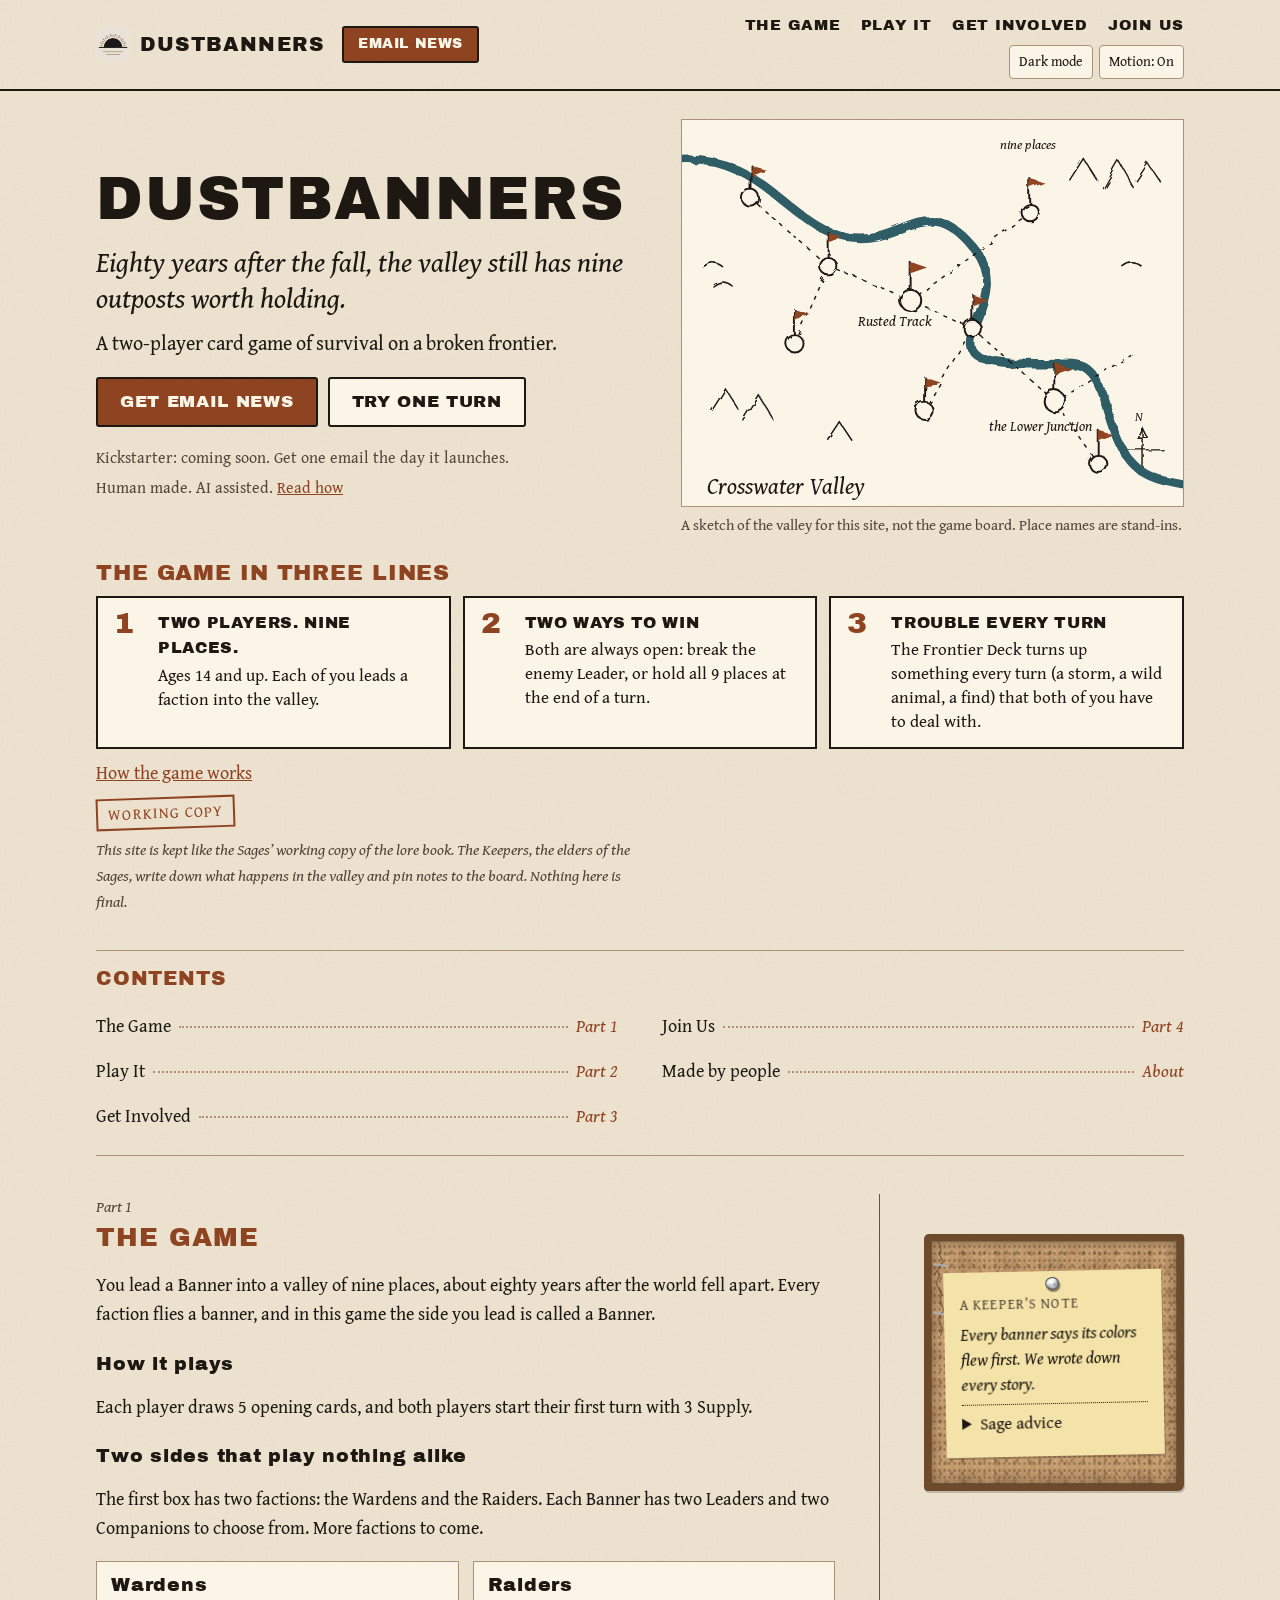
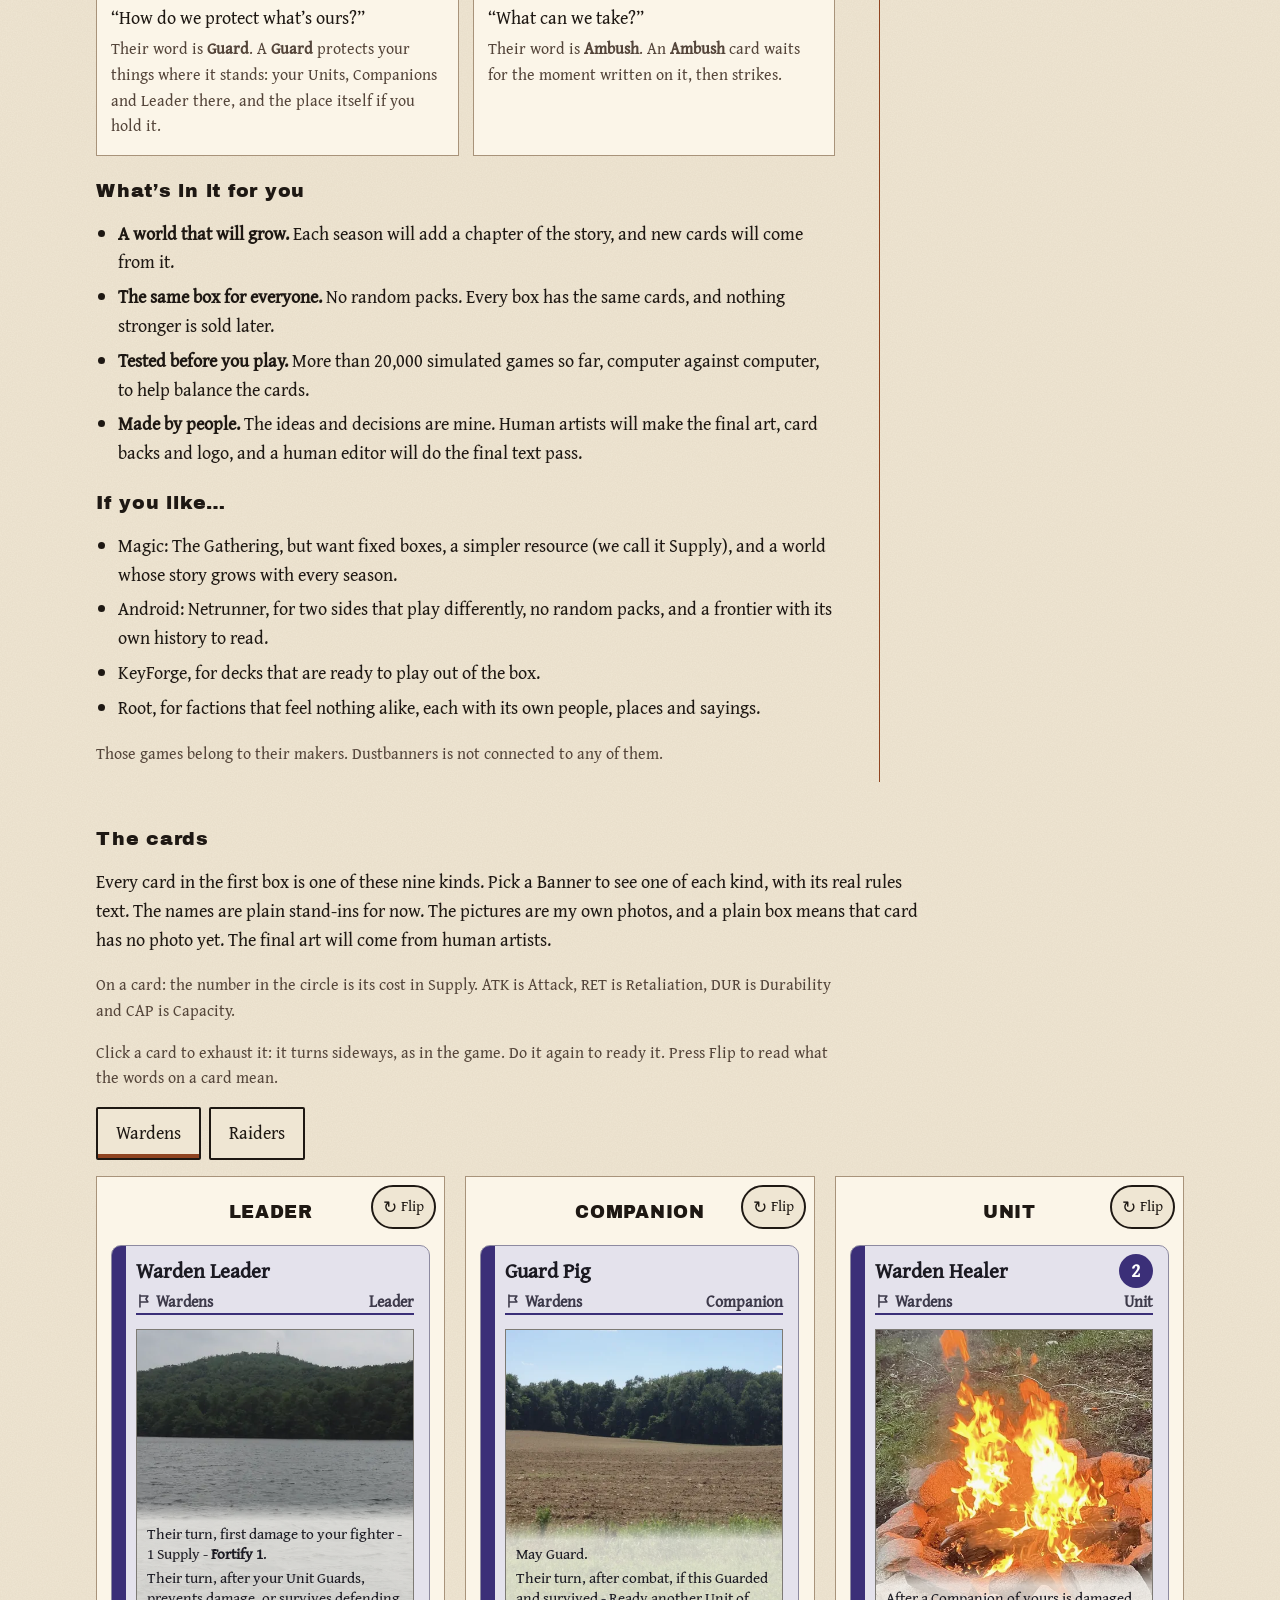
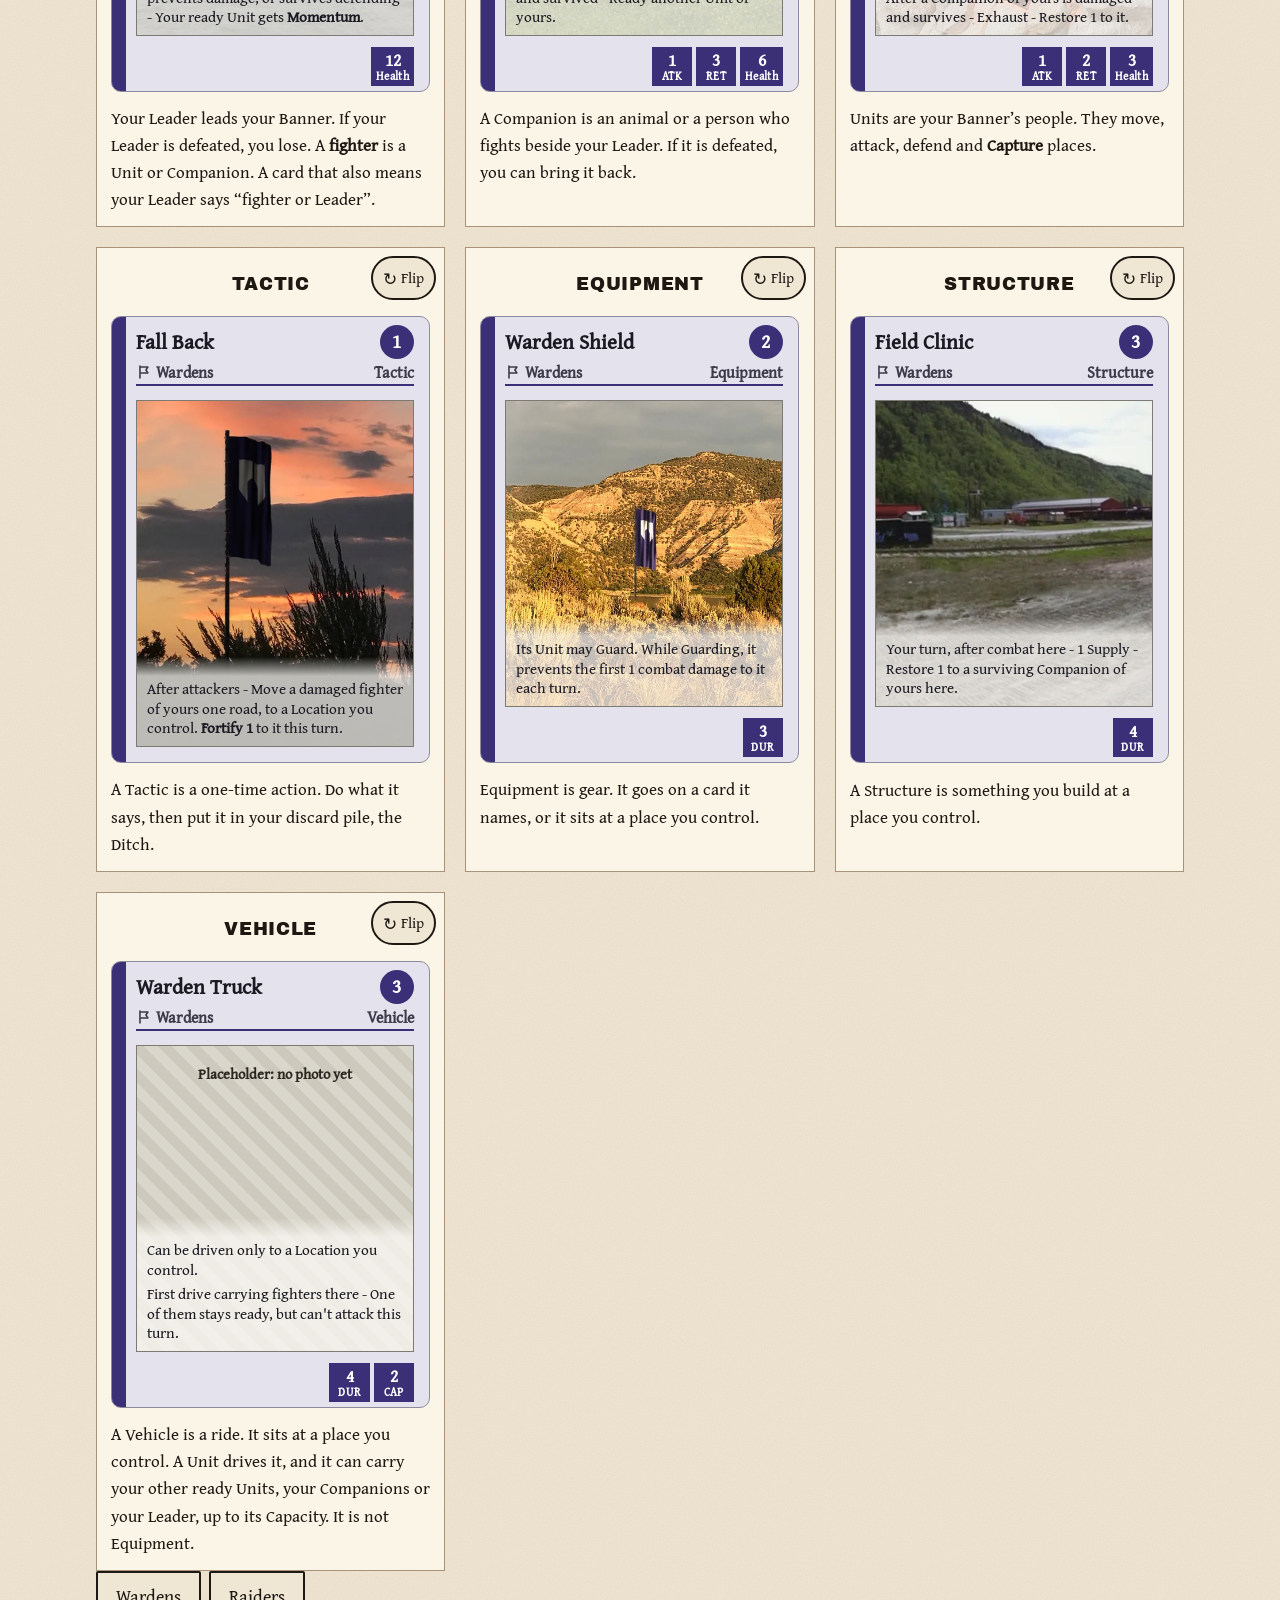
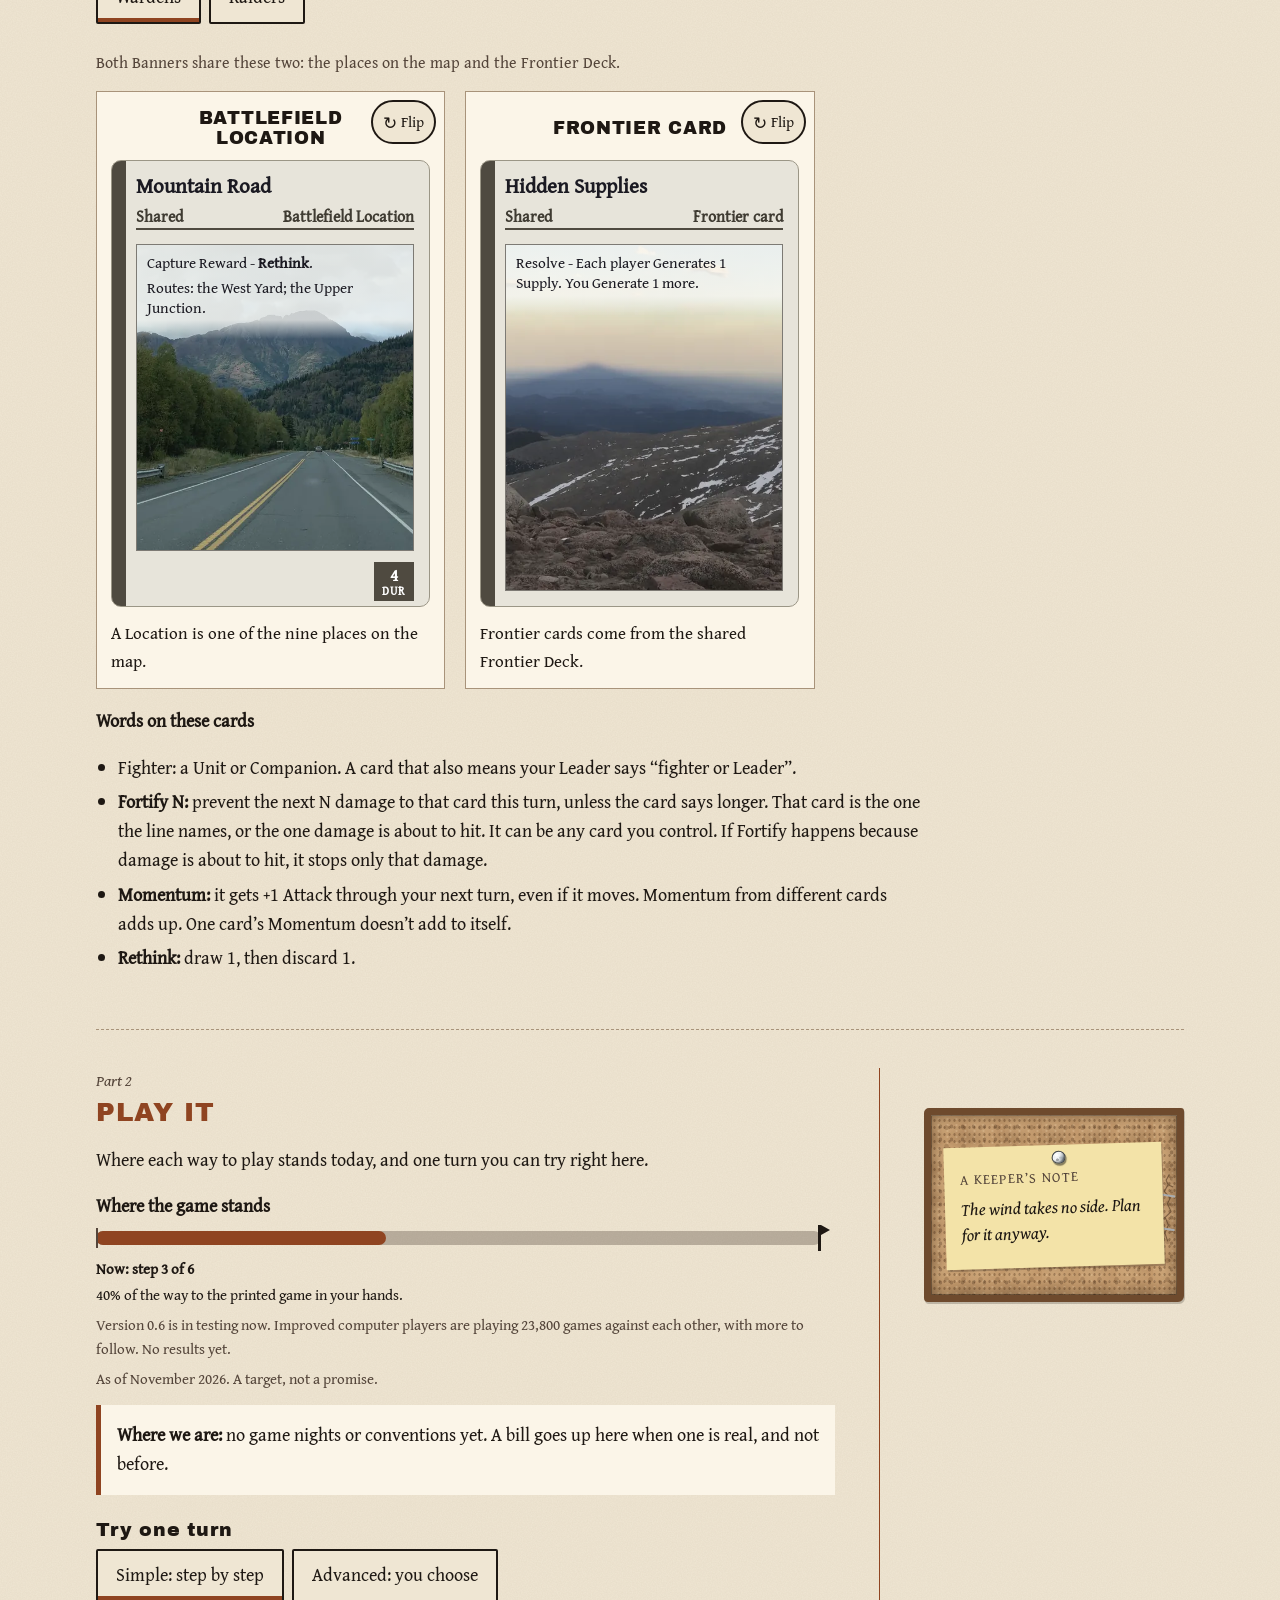
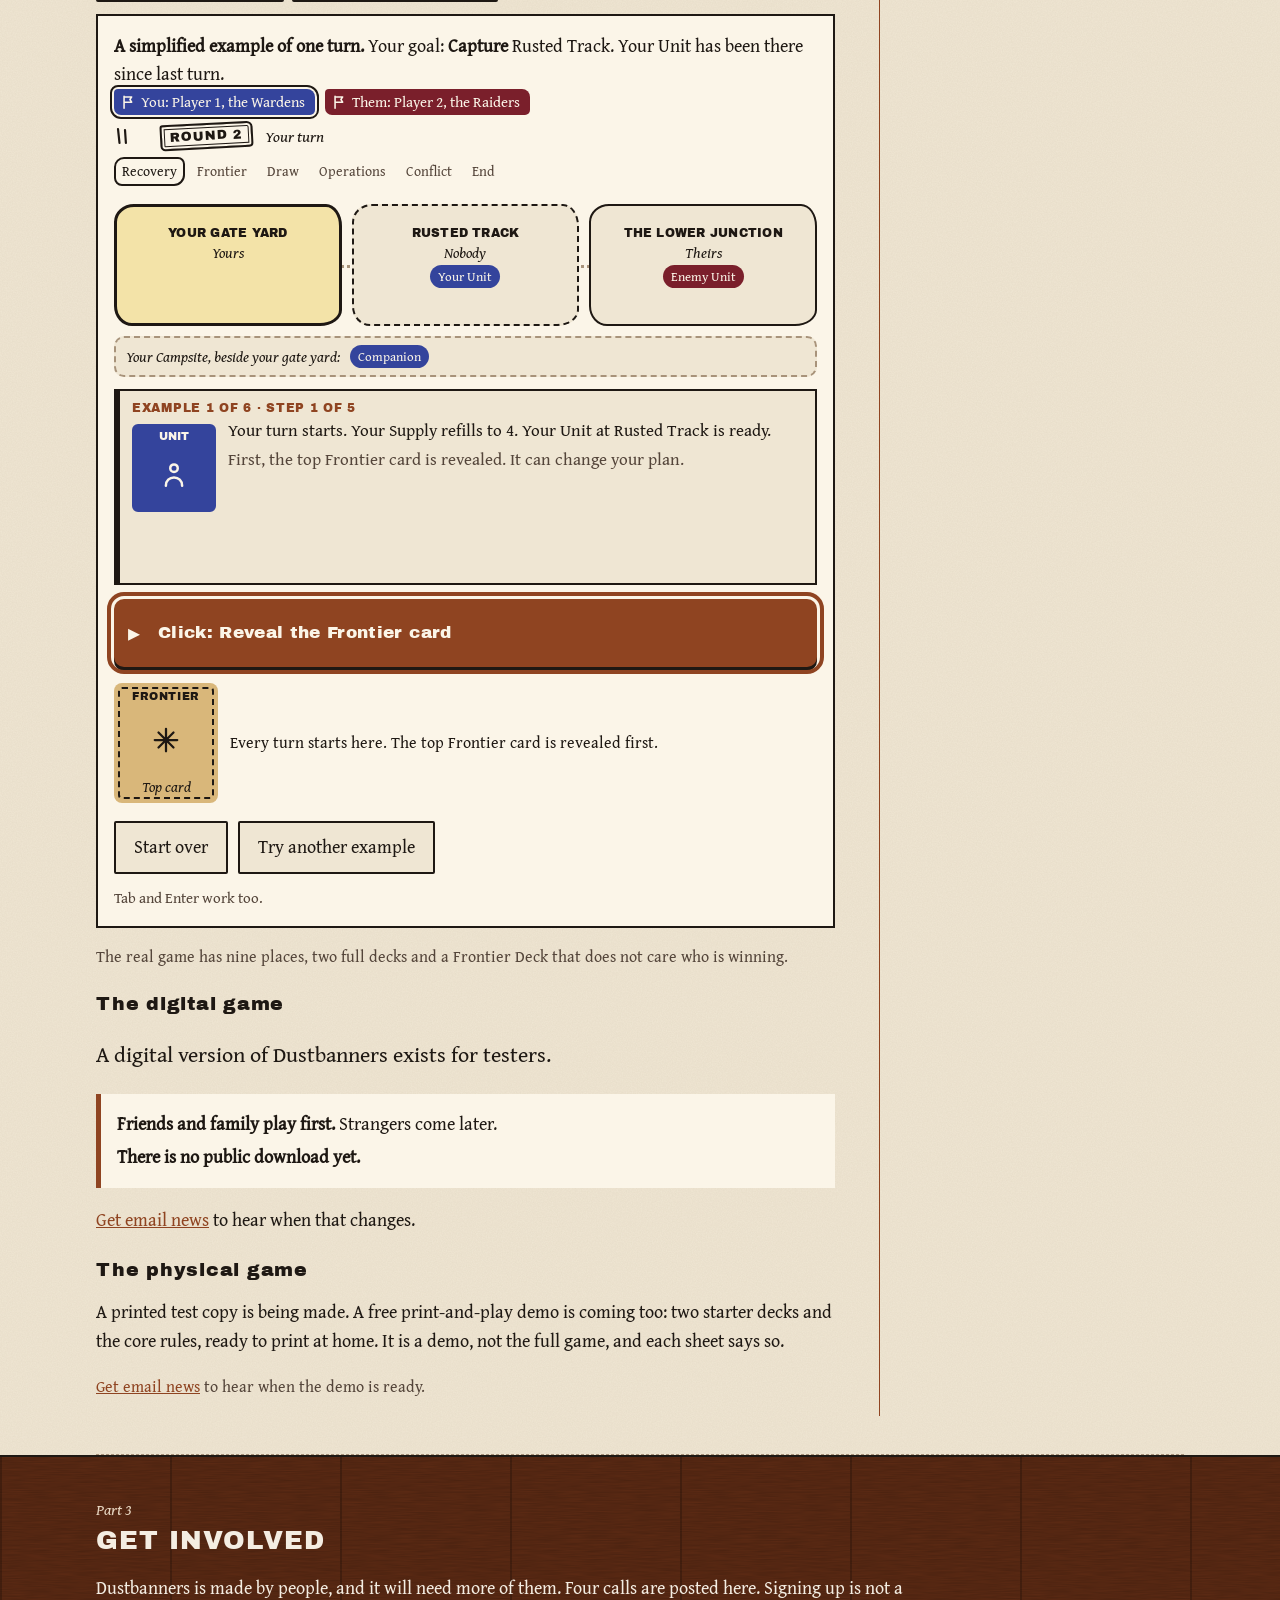
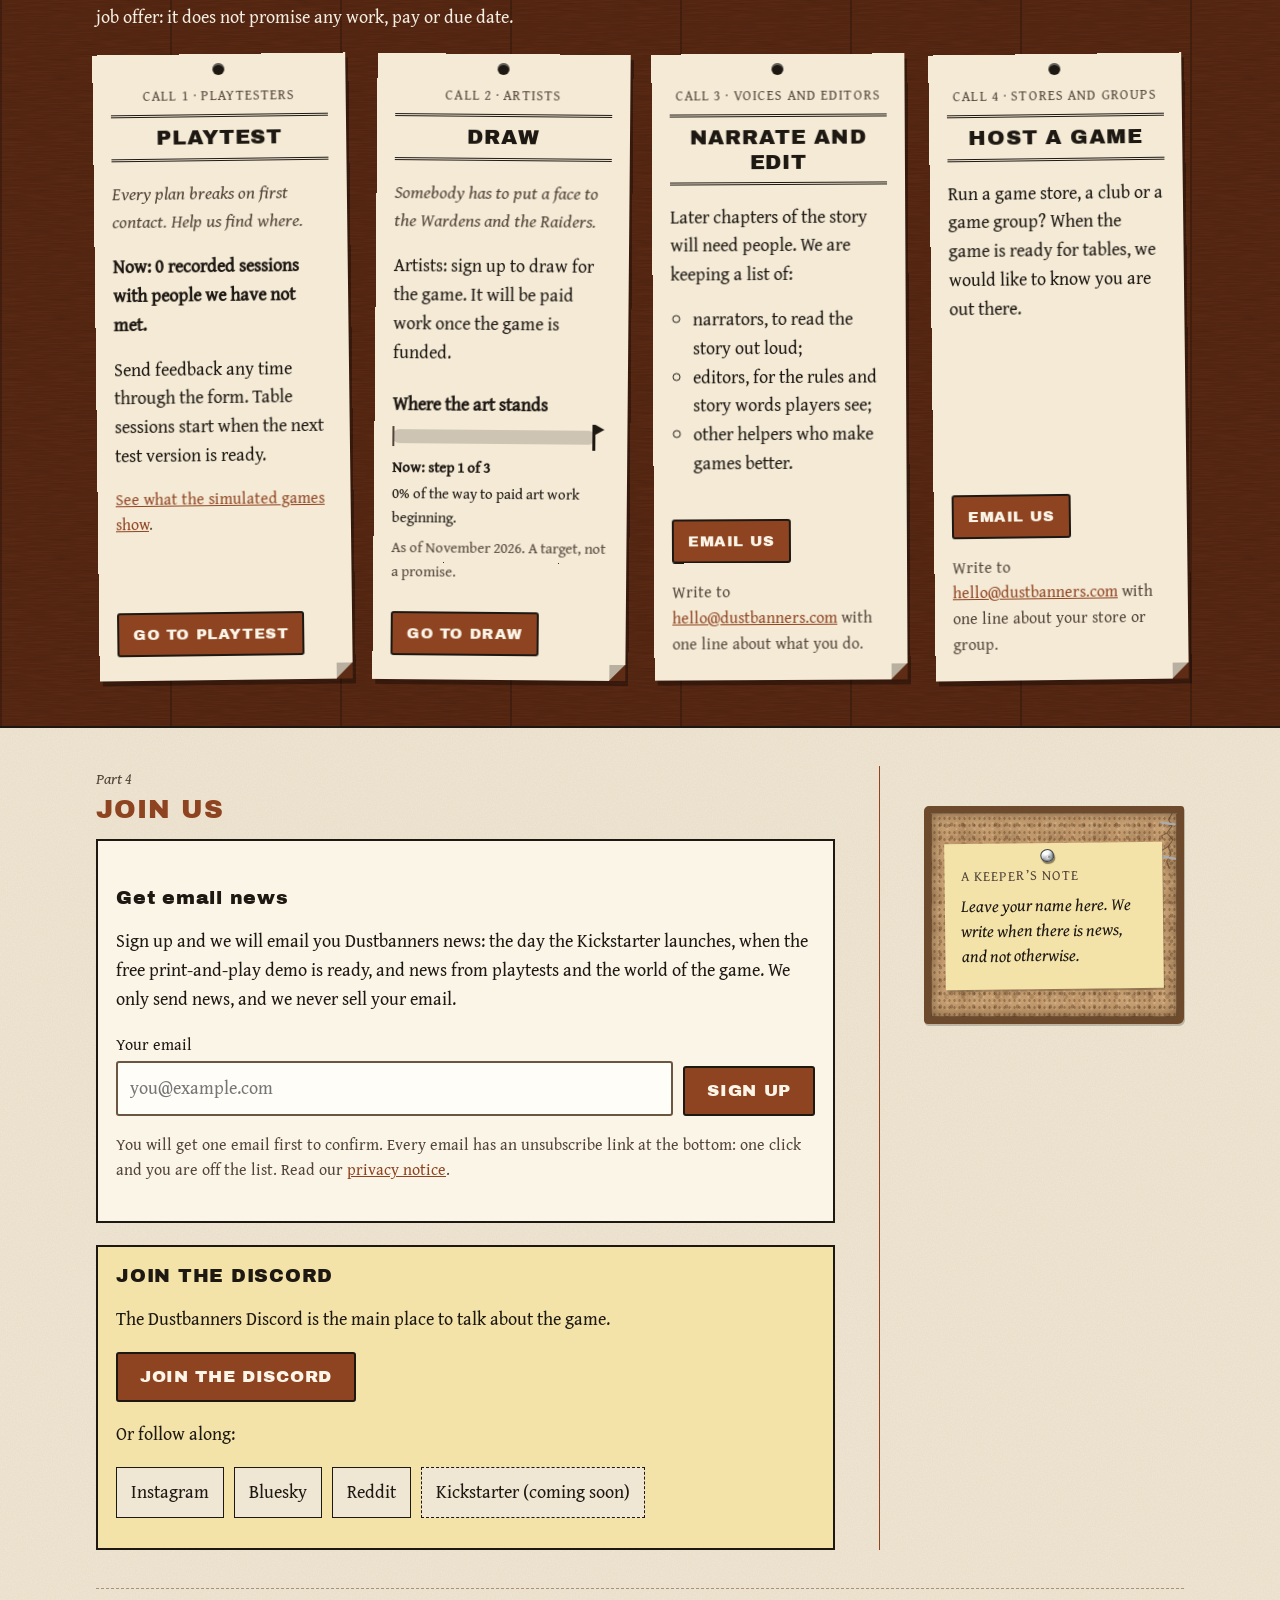
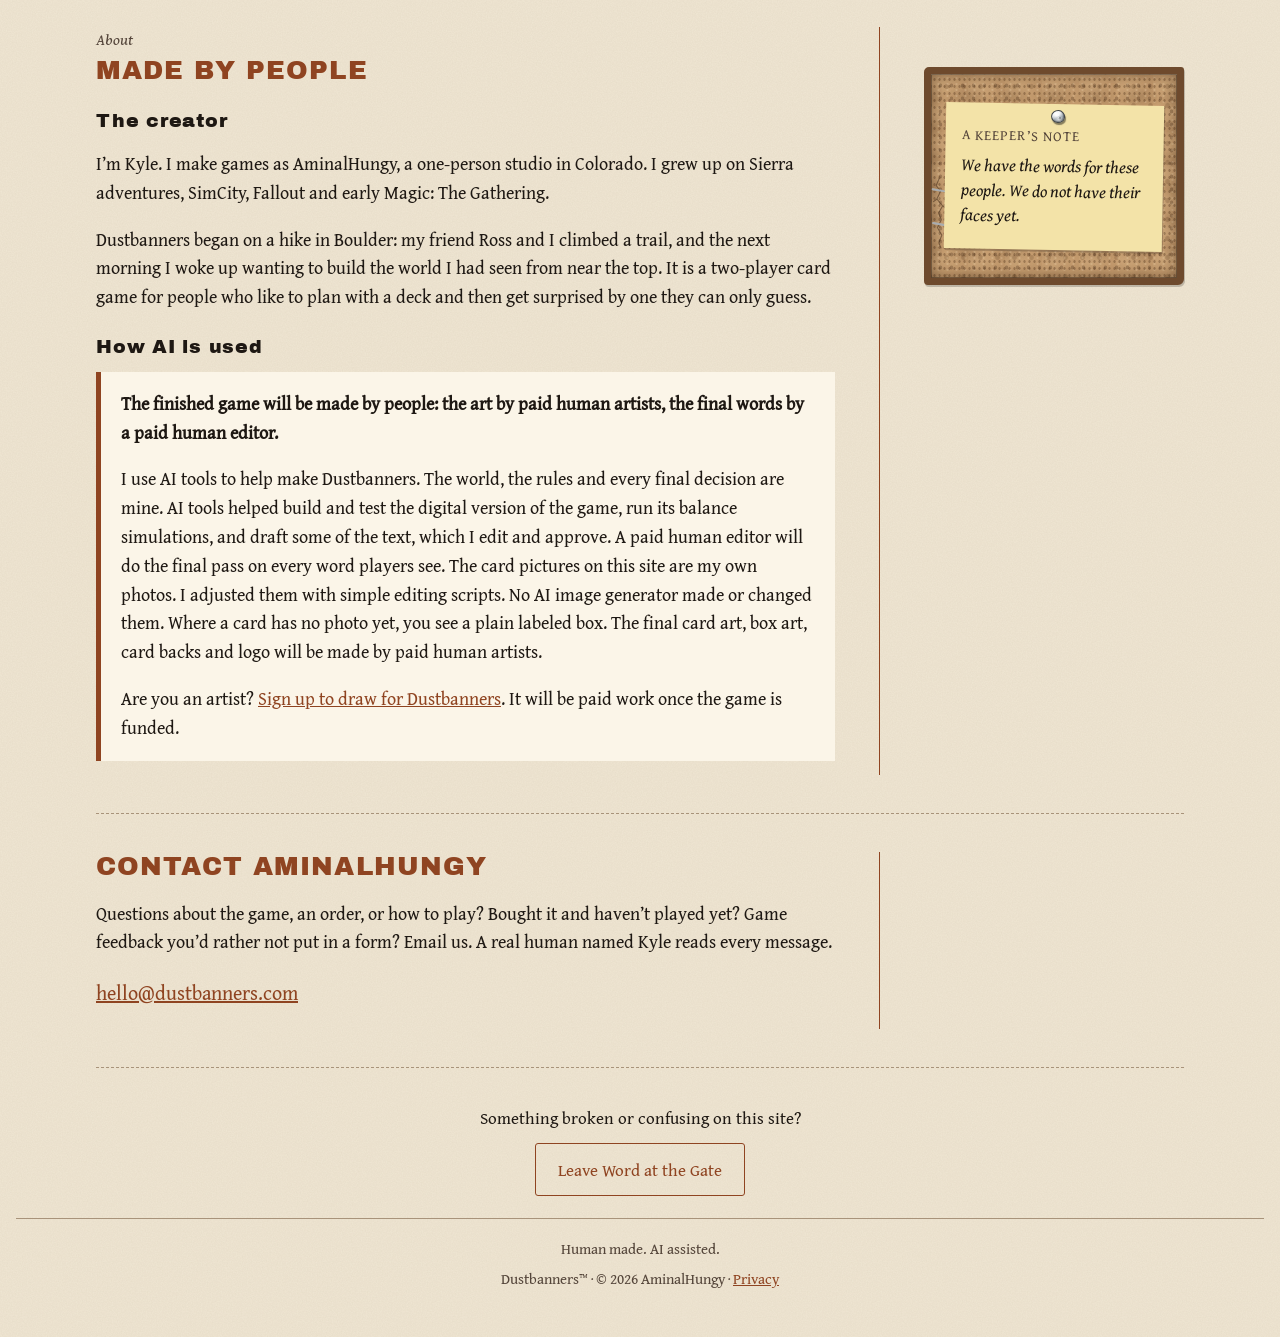
==== index.html @ 477a057b "Site r49: dust plays over a card only when it is flipped or exhausted, on every card, and the Draw p" ====
<!doctype html>
<html lang="en">
<head>
<meta charset="utf-8">
<meta name="viewport" content="width=device-width, initial-scale=1">
<meta http-equiv="Content-Security-Policy" content="default-src 'self'; script-src 'self'; style-src 'self' 'unsafe-inline'; img-src 'self'; font-src 'self'; connect-src 'none'; object-src 'none'; base-uri 'self'; form-action 'self' https://app.kit.com https://*.kit.com">
<meta name="referrer" content="strict-origin-when-cross-origin">
<title>Dustbanners</title>
<meta name="description" content="Dustbanners: a two-player card game of survival on a broken frontier. Win by breaking the enemy Leader, or by holding the map.">
<meta property="og:type" content="website">
<meta property="og:url" content="https://dustbanners.com/">
<meta property="og:title" content="Dustbanners">
<meta property="og:description" content="A two-player card game of survival on a broken frontier.">
<meta property="og:image" content="https://dustbanners.com/img/sun.png">
<meta property="og:image:alt" content="The Dustbanners sun logo: a half sun rising over the horizon.">
<meta property="og:image:width" content="256">
<meta property="og:image:height" content="256">
<meta property="og:site_name" content="Dustbanners">
<meta name="twitter:card" content="summary">
<meta name="twitter:image" content="https://dustbanners.com/img/sun.png">
<link rel="icon" href="favicon.ico" sizes="any">
<link rel="icon" type="image/png" href="img/sun.png">
<link rel="apple-touch-icon" href="apple-touch-icon.png">
<link rel="preload" href="fonts/GentiumBookPlus-Regular.woff2" as="font" type="font/woff2" crossorigin>
<link rel="stylesheet" href="css/site.css?v=r49">
<script src="js/prefs.js?v=r49"></script>
</head>
<body>
<a class="skip" href="#main">Skip to the page</a>
<div class="topbar">
<header class="bar">
  <a class="brand" href="index.html"><img src="img/sun.png" alt="" width="34" height="34">Dustbanners</a>
  <a class="btn bar-cta" href="#signup">Email news</a>
  <button type="button" class="menu-btn" id="menu-btn" aria-expanded="false" aria-controls="site-menu" aria-label="Menu"><span></span><span></span><span></span></button>
  <div class="menu" id="site-menu">
    <nav aria-label="Main"><ul>
      <li><a href="#game">The Game</a></li>
      <li><a href="#play">Play It</a></li>
      <li><a href="#involved">Get Involved</a></li>
      <li><a href="#join">Join Us</a></li>
    </ul></nav>
    <div class="switches">
      <button type="button" class="tool" id="theme-toggle">Dark mode</button>
      <button type="button" class="tool" id="motion-toggle">Motion: On</button>
    </div>
    <p class="motion-note" id="motion-note" role="status" aria-live="polite"></p>
  </div>
</header>
</div>

<main id="main">
<div class="wrap">
<div class="hero" id="top">
  <div>
    <h1>Dustbanners</h1>
    <p class="hook">Eighty years after the fall, the valley still has nine outposts worth holding.</p>
    <p class="one">A two-player card game of survival on a broken frontier.</p>
    <p class="ctas"><a class="btn" href="#signup">Get email news</a> <a class="btn quiet" href="#try">Try one turn</a></p>
    <p class="status-label">Kickstarter: coming soon. Get one email the day it launches.</p>
    <p class="status-label made">Human made. AI assisted. <a href="#ai">Read how</a></p>
  </div>
  <figure class="map-fig">
    <svg class="map" viewBox="0 0 520 400" role="img" aria-labelledby="map-t">
      <title id="map-t">A hand-drawn sketch of Crosswater Valley. A river winds from the top left to the bottom right. Nine small places with flags sit along it, joined by dotted trails. Two places are labeled with stand-in names: Rusted Track and the Lower Junction.</title>
      <defs><filter id="wob"><feTurbulence baseFrequency=".035" numOctaves="2" seed="7" result="t"/><feDisplacementMap in="SourceGraphic" in2="t" scale="6"/></filter></defs>
      <g filter="url(#wob)">
        <g class="lyr lyr-land"><path class="ink" stroke-width="1.5" d="M30 300 l14 -22 l14 22 M62 310 l16 -26 l16 26 M400 60 l14 -22 l14 22 M436 70 l16 -28 l16 28 M470 62 l12 -18 l12 18 M150 330 l12 -18 l12 18 M20 150 q10 -8 20 0 M30 170 q10 -8 20 0 M455 150 q10 -8 20 0 M476 318 v44 M454 340 h44 M476 318 l-5 10 h10 z"/></g>
        <g class="lyr lyr-river"><path class="river" pathLength="1" stroke-width="9" d="M-10 40 C80 30 110 110 170 120 S250 70 300 130 S250 240 330 250 S420 230 440 300 S480 370 540 380"/></g>
        <g class="lyr lyr-trails"><path class="ink" stroke-width="1.5" stroke-dasharray="3 7" d="M70 80 L150 150 L115 230 M150 150 L235 185 L300 215 L250 300 M300 215 L385 290 L430 355 M235 185 L360 95 M385 290 L470 240"/></g>
        <g class="lyr lyr-places">
          <g class="place"><circle cx="70" cy="80" r="9"/><circle cx="150" cy="150" r="9"/><circle cx="115" cy="230" r="9"/><circle cx="235" cy="185" r="11"/><circle cx="300" cy="215" r="9"/><circle cx="250" cy="300" r="9"/><circle cx="385" cy="290" r="11"/><circle cx="430" cy="355" r="9"/><circle cx="360" cy="95" r="9"/></g>
          <path class="ink" stroke-width="2" d="M70 71 v-26 M150 141 v-26 M115 221 v-26 M235 174 v-28 M300 206 v-26 M250 291 v-26 M385 279 v-28 M430 346 v-26 M360 86 v-26"/>
          <g class="flag"><path d="M70 45 l16 5 l-16 6z"/><path d="M150 115 l16 5 l-16 6z"/><path d="M115 195 l16 5 l-16 6z"/><path d="M235 146 l18 6 l-18 6z"/><path d="M300 180 l16 5 l-16 6z"/><path d="M250 265 l16 5 l-16 6z"/><path d="M385 251 l18 6 l-18 6z"/><path d="M430 320 l16 5 l-16 6z"/><path d="M360 60 l16 5 l-16 6z"/></g>
        </g>
      </g>
      <text x="26" y="388" font-size="24">Crosswater Valley</text>
      <text x="182" y="214" font-size="15">Rusted Track</text>
      <text x="318" y="322" font-size="15">the Lower Junction</text>
      <text x="470" y="312" font-size="13">N</text>
      <text x="330" y="30" font-size="14">nine places</text>
    </svg>
    <figcaption>A sketch of the valley for this site, not the game board. Place names are stand-ins.</figcaption>
  </figure>

<section class="strip" aria-labelledby="strip-h">
  <h2 id="strip-h">The game in three lines</h2>
  <ol>
    <li><span class="t">Two players. Nine places.</span><span class="d">Ages 14 and up. Each of you leads a faction into the valley.</span></li>
    <li><span class="t">Two ways to win</span><span class="d">Both are always open: break the enemy Leader, or hold all 9 places at the end of a turn.</span></li>
    <li><span class="t">Trouble every turn</span><span class="d">The Frontier Deck turns up something every turn (a storm, a wild animal, a find) that both of you have to deal with.</span></li>
  </ol>
  <p class="more"><a href="#game">How the game works</a></p>
</section>
<div class="kept-box">
  <span class="stamp">Working copy</span>
  <p class="kept">This site is kept like the Sages&rsquo; working copy of the lore book. The Keepers, the elders of the Sages, write down what happens in the valley and pin notes to the board. Nothing here is final.</p>
</div>
</div>

<nav id="contents" aria-labelledby="contents-h">
  <h2 id="contents-h">Contents</h2>
  <ol>
    <li><a href="#game"><span class="t">The Game</span><span class="dots"></span><span class="n">Part 1</span></a></li>
    <li><a href="#play"><span class="t">Play It</span><span class="dots"></span><span class="n">Part 2</span></a></li>
    <li><a href="#involved"><span class="t">Get Involved</span><span class="dots"></span><span class="n">Part 3</span></a></li>
    <li><a href="#join"><span class="t">Join Us</span><span class="dots"></span><span class="n">Part 4</span></a></li>
    <li><a href="#people"><span class="t">Made by people</span><span class="dots"></span><span class="n">About</span></a></li>
  </ol>
</nav>

<section class="leaf" id="game" aria-labelledby="game-h">
  <div class="body">
    <p class="folio">Part 1</p>
    <h2 id="game-h">The Game</h2>
    <p>You lead a Banner into a valley of nine places, about eighty years after the world fell apart. Every faction flies a banner, and in this game the side you lead is called a Banner.</p>
    <div class="tag-note">
      <details>
        <summary><svg class="tag-ic" viewBox="0 0 40 40" width="30" height="30" fill="none" stroke="currentColor" stroke-width="2.6" stroke-linecap="round" stroke-linejoin="round" aria-hidden="true" focusable="false"><path d="M11 36C10.6 26 10.2 15 10.8 4.5M11 6C16 4.8 20.5 8.2 27 6.4C25 9.6 25.4 13 28.6 16.4C22 18.2 17 15.2 11.2 17"/></svg><span class="tag-l">A Keeper&rsquo;s note</span> <span class="tag-hint"><span class="t-tap">Tap to read</span><span class="t-click">Click to read</span></span></summary>
        <p class="tag-text">Every banner says its colors flew first. We wrote down every story.</p>
        <details class="lead"><summary>Sage advice</summary>
        <p>Some trail marks are meant for one banner only. Don&rsquo;t follow a mark you can&rsquo;t read.</p></details>
      </details>
    </div>
    <h3>How it plays</h3>
    <p>Each player draws 5 opening cards, and both players start their first turn with 3 Supply.</p>
    <h3>Two sides that play nothing alike</h3>
    <p>The first box has two factions: the Wardens and the Raiders. Each Banner has two Leaders and two Companions to choose from. More factions to come.</p>
    <div class="sides">
      <div class="side"><h3>Wardens</h3><p>&ldquo;How do we protect what&rsquo;s ours?&rdquo;</p><p class="small">Their word is <strong>Guard</strong>. A <strong>Guard</strong> protects your things where it stands: your Units, Companions and Leader there, and the place itself if you hold it.</p></div>
      <div class="side"><h3>Raiders</h3><p>&ldquo;What can we take?&rdquo;</p><p class="small">Their word is <strong>Ambush</strong>. An <strong>Ambush</strong> card waits for the moment written on it, then strikes.</p></div>
    </div>
    <h3>What&rsquo;s in it for you</h3>
    <ul class="points">
      <li><strong>A world that will grow.</strong> Each season will add a chapter of the story, and new cards will come from it.</li>
      <li><strong>The same box for everyone.</strong> No random packs. Every box has the same cards, and nothing stronger is sold later.</li>
      <li><strong>Tested before you play.</strong> More than 20,000 simulated games so far, computer against computer, to help balance the cards.</li>
      <li><strong>Made by people.</strong> The ideas and decisions are mine. Human artists will make the final art, card backs and logo, and a human editor will do the final text pass.</li>
    </ul>
    <div class="comparables">
      <h3>If you like&hellip;</h3>
      <ul class="points">
        <li>Magic: The Gathering, but want fixed boxes, a simpler resource (we call it Supply), and a world whose story grows with every season.</li>
        <li>Android: Netrunner, for two sides that play differently, no random packs, and a frontier with its own history to read.</li>
        <li>KeyForge, for decks that are ready to play out of the box.</li>
        <li>Root, for factions that feel nothing alike, each with its own people, places and sayings.</li>
      </ul>
      <p class="small">Those games belong to their makers. Dustbanners is not connected to any of them.</p>
    </div>
  </div>
  <div class="margin">
    <div class="scrap" role="note">
      <p class="who">A Keeper&rsquo;s note</p>
      <p>Every banner says its colors flew first. We wrote down every story.</p>
      <details class="lead"><summary>Sage advice</summary>
        <p>Some trail marks are meant for one banner only. Don&rsquo;t follow a mark you can&rsquo;t read.</p></details>
    </div>
    <svg class="cracks" viewBox="0 0 100 100" preserveAspectRatio="none" aria-hidden="true" focusable="false"><path class="c" d="M3 0L4.1 3.5L3.2 5L4.9 8.6L2.6 12.2L3.4 14L2.1 17.5L4.4 21.8L3.6 24L5.2 28.5L3.1 32L4.6 36.2L3.9 39M4.4 21.8L5.9 23.1L5.6 24.9L7.2 26.4M2.6 12.2L1.2 13.9"/><path class="s" d="M1.2 9.6L6.6 10.4M1.4 29.4L6.8 30.6"/></svg>
  </div>
  <div class="leaf-wide">
    <h3 id="cards">The cards</h3>
    <p>Every card in the first box is one of these nine kinds. Pick a Banner to see one of each kind, with its real rules text. The names are
    plain stand-ins for now. The pictures are my own photos, and a plain box means that card has no photo yet. The final art will come
    from human artists.</p>
    <p class="small">On a card: the number in the circle is its cost in Supply. ATK is Attack, RET is Retaliation, DUR is Durability and CAP is Capacity.</p>
    <p class="small gc-how" hidden><span class="t-tap">Tap a card</span><span class="t-click">Click a card</span> to exhaust it: it turns sideways, as in the game. Do it again to ready it. Press Flip to read what the words on a card mean.</p>
    <div class="d-mode f-switch" role="group" aria-label="Show the cards of one Banner" hidden>
      <button type="button" class="d-act f-pick" data-faction="wardens" aria-pressed="true">Wardens</button>
      <button type="button" class="d-act f-pick" data-faction="raiders" aria-pressed="false">Raiders</button>
    </div>
    <div class="card-set" data-faction="wardens" role="group" aria-label="Wardens cards">
    <ul class="card-grid" data-carousel="x" tabindex="0" aria-label="Wardens cards">
      <li>
        <h3>Leader</h3>
        <article class="gc fac-w" aria-label="Warden Leader, Leader">
          <div class="gc-top"><p class="gc-name">Warden Leader</p></div>
          <p class="gc-line"><span class="gc-fac"><svg class="gc-ic" viewBox="0 0 16 16" width="14" height="14" fill="none" stroke="currentColor" stroke-width="1.6" stroke-linecap="round" stroke-linejoin="round" aria-hidden="true" focusable="false"><path d="M4 14V2M4 3h8l-2 3 2 3H4"/></svg>Wardens</span><span>Leader</span></p>
          <figure class="gc-art"><img src="img/card-photo-w-leader.webp" width="480" height="553" loading="lazy" alt="Photo by Kyle (stand-in art): a wooded hill with a thin tower on top, above gray water."></figure>
          <div class="gc-rules"><p>Their turn, first damage to your fighter - 1 Supply - <strong>Fortify 1</strong>.</p><p>Their turn, after your Unit Guards, prevents damage, or survives defending - Your ready Unit gets <strong>Momentum</strong>.</p></div>
          <ul class="gc-stats" aria-label="Stats"><li><b>12</b><span>Health</span></li></ul>
        </article>
        <p>Your Leader leads your Banner. If your Leader is defeated, you lose. A <strong>fighter</strong> is a Unit or Companion. A card that also means your Leader says &ldquo;fighter or Leader&rdquo;.</p>
      </li>
      <li>
        <h3>Companion</h3>
        <article class="gc fac-w" aria-label="Guard Pig, Companion">
          <div class="gc-top"><p class="gc-name">Guard Pig</p></div>
          <p class="gc-line"><span class="gc-fac"><svg class="gc-ic" viewBox="0 0 16 16" width="14" height="14" fill="none" stroke="currentColor" stroke-width="1.6" stroke-linecap="round" stroke-linejoin="round" aria-hidden="true" focusable="false"><path d="M4 14V2M4 3h8l-2 3 2 3H4"/></svg>Wardens</span><span>Companion</span></p>
          <figure class="gc-art"><img src="img/card-photo-w-companion.webp" width="480" height="553" loading="lazy" alt="Photo by Kyle (stand-in art): a bare field below a line of trees and a blue summer sky."></figure>
          <div class="gc-rules"><p>May Guard.</p><p>Their turn, after combat, if this Guarded and survived - Ready another Unit of yours.</p></div>
          <ul class="gc-stats" aria-label="Stats"><li><b>1</b><span aria-hidden="true">ATK</span><span class="vh">Attack</span></li><li><b>3</b><span aria-hidden="true">RET</span><span class="vh">Retaliation</span></li><li><b>6</b><span>Health</span></li></ul>
        </article>
        <p>A Companion is an animal or a person who fights beside your Leader. If it is defeated, you can bring it back.</p>
      </li>
      <li>
        <h3>Unit</h3>
        <article class="gc fac-w" aria-label="Warden Healer, Unit">
          <div class="gc-top"><p class="gc-name">Warden Healer</p><span class="gc-cost"><span class="vh">Cost </span>2</span></div>
          <p class="gc-line"><span class="gc-fac"><svg class="gc-ic" viewBox="0 0 16 16" width="14" height="14" fill="none" stroke="currentColor" stroke-width="1.6" stroke-linecap="round" stroke-linejoin="round" aria-hidden="true" focusable="false"><path d="M4 14V2M4 3h8l-2 3 2 3H4"/></svg>Wardens</span><span>Unit</span></p>
          <figure class="gc-art"><img src="img/card-photo-w-unit.webp" width="480" height="553" loading="lazy" alt="Photo by Kyle (stand-in art): a camp fire burning in a ring of stones in a forest clearing."></figure>
          <div class="gc-rules"><p>After a Companion of yours is damaged and survives - Exhaust - Restore 1 to it.</p></div>
          <ul class="gc-stats" aria-label="Stats"><li><b>1</b><span aria-hidden="true">ATK</span><span class="vh">Attack</span></li><li><b>2</b><span aria-hidden="true">RET</span><span class="vh">Retaliation</span></li><li><b>3</b><span>Health</span></li></ul>
        </article>
        <p>Units are your Banner&rsquo;s people. They move, attack, defend and <strong>Capture</strong> places.</p>
      </li>
      <li>
        <h3>Tactic</h3>
        <article class="gc fac-w" aria-label="Fall Back, Tactic">
          <div class="gc-top"><p class="gc-name">Fall Back</p><span class="gc-cost"><span class="vh">Cost </span>1</span></div>
          <p class="gc-line"><span class="gc-fac"><svg class="gc-ic" viewBox="0 0 16 16" width="14" height="14" fill="none" stroke="currentColor" stroke-width="1.6" stroke-linecap="round" stroke-linejoin="round" aria-hidden="true" focusable="false"><path d="M4 14V2M4 3h8l-2 3 2 3H4"/></svg>Wardens</span><span>Tactic</span></p>
          <figure class="gc-art"><img src="img/card-photo-w-tactic.webp" width="480" height="553" loading="lazy" alt="Photo by Kyle (stand-in art): a dark blue banner against an orange sunset sky."></figure>
          <div class="gc-rules"><p>After attackers - Move a damaged fighter of yours one road, to a Location you control. <strong>Fortify 1</strong> to it this turn.</p></div>
          
        </article>
        <p>A Tactic is a one-time action. Do what it says, then put it in your discard pile, the Ditch.</p>
      </li>
      <li>
        <h3>Equipment</h3>
        <article class="gc fac-w" aria-label="Warden Shield, Equipment">
          <div class="gc-top"><p class="gc-name">Warden Shield</p><span class="gc-cost"><span class="vh">Cost </span>2</span></div>
          <p class="gc-line"><span class="gc-fac"><svg class="gc-ic" viewBox="0 0 16 16" width="14" height="14" fill="none" stroke="currentColor" stroke-width="1.6" stroke-linecap="round" stroke-linejoin="round" aria-hidden="true" focusable="false"><path d="M4 14V2M4 3h8l-2 3 2 3H4"/></svg>Wardens</span><span>Equipment</span></p>
          <figure class="gc-art"><img src="img/card-photo-w-equipment.webp" width="480" height="553" loading="lazy" alt="Photo by Kyle (stand-in art): a dark blue banner in the brush below a sunlit hill."></figure>
          <div class="gc-rules"><p>Its Unit may Guard. While Guarding, it prevents the first 1 combat damage to it each turn.</p></div>
          <ul class="gc-stats" aria-label="Stats"><li><b>3</b><span aria-hidden="true">DUR</span><span class="vh">Durability</span></li></ul>
        </article>
        <p>Equipment is gear. It goes on a card it names, or it sits at a place you control.</p>
      </li>
      <li>
        <h3>Structure</h3>
        <article class="gc fac-w" aria-label="Field Clinic, Structure">
          <div class="gc-top"><p class="gc-name">Field Clinic</p><span class="gc-cost"><span class="vh">Cost </span>3</span></div>
          <p class="gc-line"><span class="gc-fac"><svg class="gc-ic" viewBox="0 0 16 16" width="14" height="14" fill="none" stroke="currentColor" stroke-width="1.6" stroke-linecap="round" stroke-linejoin="round" aria-hidden="true" focusable="false"><path d="M4 14V2M4 3h8l-2 3 2 3H4"/></svg>Wardens</span><span>Structure</span></p>
          <figure class="gc-art"><img src="img/card-photo-w-structure.webp" width="480" height="553" loading="lazy" alt="Photo by Kyle (stand-in art): sheds and rail cars at the foot of a green hill."></figure>
          <div class="gc-rules"><p>Your turn, after combat here - 1 Supply - Restore 1 to a surviving Companion of yours here.</p></div>
          <ul class="gc-stats" aria-label="Stats"><li><b>4</b><span aria-hidden="true">DUR</span><span class="vh">Durability</span></li></ul>
        </article>
        <p>A Structure is something you build at a place you control.</p>
      </li>
      <li>
        <h3>Vehicle</h3>
        <article class="gc fac-w" aria-label="Warden Truck, Vehicle">
          <div class="gc-top"><p class="gc-name">Warden Truck</p><span class="gc-cost"><span class="vh">Cost </span>3</span></div>
          <p class="gc-line"><span class="gc-fac"><svg class="gc-ic" viewBox="0 0 16 16" width="14" height="14" fill="none" stroke="currentColor" stroke-width="1.6" stroke-linecap="round" stroke-linejoin="round" aria-hidden="true" focusable="false"><path d="M4 14V2M4 3h8l-2 3 2 3H4"/></svg>Wardens</span><span>Vehicle</span></p>
          <figure class="gc-art"><div class="gc-ph">Placeholder: no photo yet</div></figure>
          <div class="gc-rules"><p>Can be driven only to a Location you control.</p><p>First drive carrying fighters there - One of them stays ready, but can't attack this turn.</p></div>
          <ul class="gc-stats" aria-label="Stats"><li><b>4</b><span aria-hidden="true">DUR</span><span class="vh">Durability</span></li><li><b>2</b><span aria-hidden="true">CAP</span><span class="vh">Capacity</span></li></ul>
        </article>
        <p>A Vehicle is a ride. It sits at a place you control. A Unit drives it, and it can carry your other ready Units, your Companions or your Leader, up to its Capacity. It is not Equipment.</p>
      </li>
    </ul>
    </div>
    <div class="card-set" data-faction="raiders" role="group" aria-label="Raiders cards">
    <ul class="card-grid" data-carousel="x" tabindex="0" aria-label="Raiders cards">
      <li>
        <h3>Leader</h3>
        <article class="gc fac-r" aria-label="Raider Leader, Leader">
          <div class="gc-top"><p class="gc-name">Raider Leader</p></div>
          <p class="gc-line"><span class="gc-fac"><svg class="gc-ic" viewBox="0 0 16 16" width="14" height="14" fill="none" stroke="currentColor" stroke-width="1.6" stroke-linecap="round" stroke-linejoin="round" aria-hidden="true" focusable="false"><path d="M4 14V2M4 3h8l-2 3 2 3H4"/></svg>Raiders</span><span>Leader</span></p>
          <figure class="gc-art"><div class="gc-ph">Placeholder: no photo yet</div></figure>
          <div class="gc-rules"><p>First Hit by your Units on the enemy Leader - Generate 1 Supply.</p><p>After your attackers, if one targets a damaged, Isolated or undefended target - 1 Supply - An attacking Unit gets Overrun.</p></div>
          <ul class="gc-stats" aria-label="Stats"><li><b>12</b><span>Health</span></li></ul>
        </article>
        <p>Your Leader leads your Banner. If your Leader is defeated, you lose.</p>
      </li>
      <li>
        <h3>Companion</h3>
        <article class="gc fac-r" aria-label="Scrap Boar, Companion">
          <div class="gc-top"><p class="gc-name">Scrap Boar</p></div>
          <p class="gc-line"><span class="gc-fac"><svg class="gc-ic" viewBox="0 0 16 16" width="14" height="14" fill="none" stroke="currentColor" stroke-width="1.6" stroke-linecap="round" stroke-linejoin="round" aria-hidden="true" focusable="false"><path d="M4 14V2M4 3h8l-2 3 2 3H4"/></svg>Raiders</span><span>Companion</span></p>
          <figure class="gc-art"><div class="gc-ph">Placeholder: no photo yet</div></figure>
          <div class="gc-rules"><p>After this enters a contested or enemy Location - 1 damage to this - If it survives, ready it. If that readied it, an enemy fighter gets -1 Retaliation.</p></div>
          <ul class="gc-stats" aria-label="Stats"><li><b>3</b><span aria-hidden="true">ATK</span><span class="vh">Attack</span></li><li><b>1</b><span aria-hidden="true">RET</span><span class="vh">Retaliation</span></li><li><b>5</b><span>Health</span></li></ul>
        </article>
        <p>A Companion is an animal or a person who fights beside your Leader. If it is defeated, you can bring it back.</p>
      </li>
      <li>
        <h3>Unit</h3>
        <article class="gc fac-r" aria-label="Raider Blade, Unit">
          <div class="gc-top"><p class="gc-name">Raider Blade</p><span class="gc-cost"><span class="vh">Cost </span>2</span></div>
          <p class="gc-line"><span class="gc-fac"><svg class="gc-ic" viewBox="0 0 16 16" width="14" height="14" fill="none" stroke="currentColor" stroke-width="1.6" stroke-linecap="round" stroke-linejoin="round" aria-hidden="true" focusable="false"><path d="M4 14V2M4 3h8l-2 3 2 3H4"/></svg>Raiders</span><span>Unit</span></p>
          <figure class="gc-art"><img src="img/card-photo-r-unit.webp" width="480" height="553" loading="lazy" alt="Photo by Kyle (stand-in art): a tall red sandstone cliff with a shadowed alcove and green shrubs on its ledges."></figure>
          <div class="gc-rules"><p>Gets +1 Attack when attacking a damaged fighter.</p></div>
          <ul class="gc-stats" aria-label="Stats"><li><b>2</b><span aria-hidden="true">ATK</span><span class="vh">Attack</span></li><li><b>1</b><span aria-hidden="true">RET</span><span class="vh">Retaliation</span></li><li><b>2</b><span>Health</span></li></ul>
        </article>
        <p>Units are your Banner&rsquo;s people. They move, attack, defend and <strong>Capture</strong> places.</p>
      </li>
      <li>
        <h3>Tactic</h3>
        <article class="gc fac-r" aria-label="Quick Hit, Tactic">
          <div class="gc-top"><p class="gc-name">Quick Hit</p><span class="gc-cost"><span class="vh">Cost </span>1</span></div>
          <p class="gc-line"><span class="gc-fac"><svg class="gc-ic" viewBox="0 0 16 16" width="14" height="14" fill="none" stroke="currentColor" stroke-width="1.6" stroke-linecap="round" stroke-linejoin="round" aria-hidden="true" focusable="false"><path d="M4 14V2M4 3h8l-2 3 2 3H4"/></svg>Raiders</span><span>Tactic</span></p>
          <figure class="gc-art"><div class="gc-ph">Placeholder: no photo yet</div></figure>
          <div class="gc-rules"><p>Hit by your attacking Unit - Move it one road.</p></div>
          
        </article>
        <p>A Tactic is a one-time action. Do what it says, then put it in your discard pile, the Ditch.</p>
      </li>
      <li>
        <h3>Equipment</h3>
        <article class="gc fac-r" aria-label="Rough Knife, Equipment">
          <div class="gc-top"><p class="gc-name">Rough Knife</p><span class="gc-cost"><span class="vh">Cost </span>1</span></div>
          <p class="gc-line"><span class="gc-fac"><svg class="gc-ic" viewBox="0 0 16 16" width="14" height="14" fill="none" stroke="currentColor" stroke-width="1.6" stroke-linecap="round" stroke-linejoin="round" aria-hidden="true" focusable="false"><path d="M4 14V2M4 3h8l-2 3 2 3H4"/></svg>Raiders</span><span>Equipment</span></p>
          <figure class="gc-art"><div class="gc-ph">Placeholder: no photo yet</div></figure>
          <div class="gc-rules"><p>Its Unit gets +1 Attack when attacking a damaged or Isolated target.</p></div>
          <ul class="gc-stats" aria-label="Stats"><li><b>2</b><span aria-hidden="true">DUR</span><span class="vh">Durability</span></li></ul>
        </article>
        <p>Equipment is gear. It goes on a card it names, or it sits at a place you control.</p>
      </li>
      <li>
        <h3>Structure</h3>
        <article class="gc fac-r" aria-label="Stash House, Structure">
          <div class="gc-top"><p class="gc-name">Stash House</p><span class="gc-cost"><span class="vh">Cost </span>2</span></div>
          <p class="gc-line"><span class="gc-fac"><svg class="gc-ic" viewBox="0 0 16 16" width="14" height="14" fill="none" stroke="currentColor" stroke-width="1.6" stroke-linecap="round" stroke-linejoin="round" aria-hidden="true" focusable="false"><path d="M4 14V2M4 3h8l-2 3 2 3H4"/></svg>Raiders</span><span>Structure</span></p>
          <figure class="gc-art"><img src="img/card-photo-r-structure.webp" width="480" height="553" loading="lazy" alt="Photo by Kyle (stand-in art): a rocky gap in sandy cliffs that opens onto a green valley and snow-capped peaks under a blue sky."></figure>
          <div class="gc-rules"><p>After your Raider Unit leaves a contested Location without Capturing it - Look at your top 2 cards. Put 1 in your hand &amp; 1 on the bottom.</p></div>
          <ul class="gc-stats" aria-label="Stats"><li><b>3</b><span aria-hidden="true">DUR</span><span class="vh">Durability</span></li></ul>
        </article>
        <p>A Structure is something you build at a place you control.</p>
      </li>
      <li>
        <h3>Vehicle</h3>
        <article class="gc fac-r" aria-label="Raider Bike, Vehicle">
          <div class="gc-top"><p class="gc-name">Raider Bike</p><span class="gc-cost"><span class="vh">Cost </span>2</span></div>
          <p class="gc-line"><span class="gc-fac"><svg class="gc-ic" viewBox="0 0 16 16" width="14" height="14" fill="none" stroke="currentColor" stroke-width="1.6" stroke-linecap="round" stroke-linejoin="round" aria-hidden="true" focusable="false"><path d="M4 14V2M4 3h8l-2 3 2 3H4"/></svg>Raiders</span><span>Vehicle</span></p>
          <figure class="gc-art"><div class="gc-ph">Placeholder: no photo yet</div></figure>
          <div class="gc-rules"><p>First drive into a contested or enemy Location - Its driver gets <strong>Momentum</strong>.</p></div>
          <ul class="gc-stats" aria-label="Stats"><li><b>3</b><span aria-hidden="true">DUR</span><span class="vh">Durability</span></li><li><b>1</b><span aria-hidden="true">CAP</span><span class="vh">Capacity</span></li></ul>
        </article>
        <p>A Vehicle is a ride. It sits at a place you control. A Unit drives it, and it can carry your other ready Units, your Companions or your Leader, up to its Capacity. It is not Equipment.</p>
      </li>
    </ul>
    </div>
    <div class="d-mode f-switch f-switch-end" role="group" aria-label="Show the cards of one Banner" hidden>
      <button type="button" class="d-act f-pick-end" data-faction="wardens" aria-pressed="true">Wardens</button>
      <button type="button" class="d-act f-pick-end" data-faction="raiders" aria-pressed="false">Raiders</button>
    </div>
    <div class="card-set card-shared" role="group" aria-label="Cards both Banners share">
    <p class="small">Both Banners share these two: the places on the map and the Frontier Deck.</p>
    <ul class="card-grid" data-carousel="x" tabindex="0" aria-label="Shared cards">
      <li>
        <h3>Battlefield Location</h3>
        <article class="gc fac-n" aria-label="Mountain Road, Battlefield Location">
          <div class="gc-top"><p class="gc-name">Mountain Road</p></div>
          <p class="gc-line"><span class="gc-fac">Shared</span><span>Battlefield Location</span></p>
          <figure class="gc-art"><img src="img/card-photo-location.webp" width="480" height="553" loading="lazy" alt="Photo by Kyle (stand-in art): a paved road that leads into the mountains."></figure>
          <div class="gc-rules"><p>Capture Reward - <strong>Rethink</strong>.</p><p>Routes: the West Yard; the Upper Junction.</p></div>
          <ul class="gc-stats" aria-label="Stats"><li><b>4</b><span aria-hidden="true">DUR</span><span class="vh">Durability</span></li></ul>
        </article>
        <p>A Location is one of the nine places on the map.</p>
      </li>
      <li>
        <h3>Frontier card</h3>
        <article class="gc fac-n" aria-label="Hidden Supplies, Frontier card">
          <div class="gc-top"><p class="gc-name">Hidden Supplies</p></div>
          <p class="gc-line"><span class="gc-fac">Shared</span><span>Frontier card</span></p>
          <figure class="gc-art"><img src="img/card-photo-frontier.webp" width="480" height="553" loading="lazy" alt="Photo by Kyle (stand-in art): a rocky, snowy mountaintop high above a valley."></figure>
          <div class="gc-rules"><p>Resolve - Each player Generates 1 Supply. You Generate 1 more.</p></div>
          
        </article>
        <p>Frontier cards come from the shared Frontier Deck.</p>
      </li>
    </ul>
    </div>
    <p><strong>Words on these cards</strong></p>
    <ul class="points gc-words">
      <li data-word="fighter">Fighter: a Unit or Companion. A card that also means your Leader says &ldquo;fighter or Leader&rdquo;.</li>
      <li data-word="fortify"><strong>Fortify N:</strong> prevent the next N damage to that card this turn, unless the card says longer. That card is the one the line names, or the one damage is about to hit. It can be any card you control. If Fortify happens because damage is about to hit, it stops only that damage.</li>
      <li data-word="momentum"><strong>Momentum:</strong> it gets +1 Attack through your next turn, even if it moves. Momentum from different cards adds up. One card&rsquo;s Momentum doesn&rsquo;t add to itself.</li>
      <li data-word="rethink"><strong>Rethink:</strong> draw 1, then discard 1.</li>
    </ul>
  </div>
</section>

<section class="leaf" id="play" aria-labelledby="play-h">
  <div class="body">
    <p class="folio">Part 2</p>
    <h2 id="play-h">Play It</h2>
    <p>Where each way to play stands today, and one turn you can try right here.</p>
    <div class="status compact" role="group" aria-labelledby="st-play-c">
      <p id="st-play-c"><strong>Where the game stands</strong></p>
      <div class="st-bar" aria-hidden="true"><span class="st-fill" style="width:40%"></span><span class="st-tick" style="left:0"></span><span class="st-goal" style="left:100%"></span></div>
      <p class="st-nums"><span><strong>Now: step 3 of 6</strong></span><span>40% of the way to the printed game in your hands.</span></p>
      <p class="st-trend">Version 0.6 is in testing now. Improved computer players are playing 23,800 games against each other, with more to follow. No results yet.</p>
      <p class="st-asof">As of November 2026. A target, not a promise.</p>
    </div>
    <div class="fact" id="events">
      <p><strong>Where we are:</strong> no game nights or conventions yet. A bill goes up here when one is real, and not before.</p>
    </div>
    <h3 id="try">Try one turn</h3>
    <p class="d-mode" role="group" aria-label="Pick a version of the example">
      <button type="button" class="d-act" id="d-simple" aria-pressed="true">Simple: step by step</button>
      <button type="button" class="d-act" id="d-adv" aria-pressed="false">Advanced: you choose</button>
    </p>
    <div class="demo" id="demo">
      <p class="taste"><strong>A simplified example of one turn.</strong> <span id="d-goal">Your goal: <strong>Capture</strong> Rusted Track. Your Unit has been there since last turn.</span></p>
      <div class="d-head" id="d-head">
        <p class="d-sides"><span class="d-side you" id="d-you-s"><svg viewBox="0 0 16 16" width="14" height="14" fill="none" stroke="currentColor" stroke-width="1.8" stroke-linecap="round" stroke-linejoin="round" aria-hidden="true" focusable="false"><path d="M3.5 15V1.5M3.8 2.2h8.4l-2 3l2 3H3.8"/></svg><span id="d-you">You: Player 1, the Wardens</span></span> <span class="d-side them" id="d-them-s"><svg viewBox="0 0 16 16" width="14" height="14" fill="none" stroke="currentColor" stroke-width="1.8" stroke-linecap="round" stroke-linejoin="round" aria-hidden="true" focusable="false"><path d="M3.5 15V1.5M3.8 2.2h8.4l-2 3l2 3H3.8"/></svg><span id="d-them">Them: Player 2, the Raiders</span></span></p>
        <p class="d-when"><svg class="d-tally" id="d-tally" viewBox="0 0 34 20" width="34" height="20" fill="none" stroke="currentColor" stroke-width="2.2" stroke-linecap="round" aria-hidden="true" focusable="false"><path d="M4 3l1.5 14"/></svg><span class="d-stamp" id="d-round">Round 2</span><span class="d-turn" id="d-turn">Your turn</span></p>
        <ol class="d-phases" id="d-phases" aria-label="The six phases of a turn"><li>Recovery</li><li>Frontier</li><li>Draw</li><li>Operations</li><li>Conflict</li><li>End</li></ol>
      </div>
      <div class="d-map" role="group" aria-label="The map: three places in a row">
        <div class="d-place mine" id="d-p0"><span class="pn">Your gate yard</span><span class="po">Yours</span><span class="pt"></span><span class="pt"></span></div>
        <div class="d-place open" id="d-p1"><span class="pn">Rusted Track</span><span class="po">Nobody</span><span class="pt">Your Unit</span><span class="pt"></span></div>
        <div class="d-place theirs" id="d-p2"><span class="pn">The Lower Junction</span><span class="po">Theirs</span><span class="pt enemy">Enemy Unit</span><span class="pt"></span></div>
      </div>
      <p class="d-camp" id="d-camp" hidden><span class="dc-l">Your Campsite, beside your gate yard:</span> <span class="pt" id="d-camp-pt"></span></p>
      <div class="d-say">
        <div id="d-status" role="status" aria-live="polite"><p class="d-step">Example 1 of 6 &middot; Step 1 of 5</p><div class="d-mini k-unit" id="d-mini" aria-hidden="true"><p class="d-mk">Unit</p><svg viewBox="0 0 24 24" width="30" height="30" focusable="false"><path d="M12 3.5a3 3 0 1 1 0 6a3 3 0 1 1 0-6M5.5 20.5c0-4 2.9-6.5 6.5-6.5s6.5 2.5 6.5 6.5" fill="none" stroke="currentColor" stroke-width="2" stroke-linecap="round" stroke-linejoin="round"/></svg><p class="d-mw"></p></div><p class="d-what">Your turn starts. Your Supply refills to 4. Your Unit at Rusted Track is ready.</p><p class="d-why">First, the top Frontier card is revealed. It can change your plan.</p></div>
      </div>
      <p class="d-go-wrap"><button type="button" class="d-go" id="d-go">Click: Play your Unit</button></p>
      <div class="d-front" id="d-front" hidden>
        <div class="d-storm"><p class="d-deck">Frontier</p><svg viewBox="0 0 48 48" width="36" height="36" aria-hidden="true" focusable="false"><path d="M6 16h22a5 5 0 1 0-5-5M6 24h30a5 5 0 1 1-5 5M6 32h16" fill="none" stroke="currentColor" stroke-width="3" stroke-linecap="round"/></svg><p class="d-sname">Wall of Wind</p></div>
        <p class="d-stext">The Frontier Deck turns up something every turn, and both players must deal with it.</p>
      </div>
      <p class="d-more" id="d-more" hidden>Liked it? <a href="#signup">Get email news</a> or <a href="#call-playtest">help us playtest</a>.</p>
      <p class="d-acts"><button type="button" class="d-act" id="d-reset">Start over</button> <button type="button" class="d-act" id="d-other">Try another example</button></p>
      <p class="d-keys">Tab and Enter work too.</p>
    </div>
    <div class="demo adv" id="adv" hidden>
      <p class="taste"><strong>A harder example.</strong> Nothing tells you which move to make. Press Hint if you want one. <span id="a-goal">Your goal: take as much of the map as you can this turn.</span></p>
      <div class="d-head">
        <p class="d-sides"><span class="d-side you now" id="a-you-s"><svg viewBox="0 0 16 16" width="14" height="14" fill="none" stroke="currentColor" stroke-width="1.8" stroke-linecap="round" stroke-linejoin="round" aria-hidden="true" focusable="false"><path d="M3.5 15V1.5M3.8 2.2h8.4l-2 3l2 3H3.8"/></svg><span id="a-you">You: Player 1, the Wardens</span></span> <span class="d-side them" id="a-them-s"><svg viewBox="0 0 16 16" width="14" height="14" fill="none" stroke="currentColor" stroke-width="1.8" stroke-linecap="round" stroke-linejoin="round" aria-hidden="true" focusable="false"><path d="M3.5 15V1.5M3.8 2.2h8.4l-2 3l2 3H3.8"/></svg><span id="a-them">Them: Player 2, the Raiders</span></span></p>
        <p class="d-when"><span class="d-stamp" id="a-round">Round 4</span><span class="d-turn" id="a-turn">Your turn</span></p>
        <ol class="d-phases" aria-label="The six phases of a turn"><li>Recovery</li><li>Frontier</li><li>Draw</li><li>Operations</li><li>Conflict</li><li>End</li></ol>
      </div>
      <div class="d-map a-map" role="group" aria-label="The map: five places joined by roads, in this order: your gate yard, Rusted Track, Mountain Road, The Lower Junction, their gate yard">
        <div class="d-place" id="a-p0"><span class="pn">Your gate yard</span><span class="po"></span><span class="pt"></span><span class="pt"></span></div>
        <div class="d-place" id="a-p1"><span class="pn">Rusted Track</span><span class="po"></span><span class="pt"></span><span class="pt"></span></div>
        <div class="d-place" id="a-p2"><span class="pn">Mountain Road</span><span class="po"></span><span class="pt"></span><span class="pt"></span></div>
        <div class="d-place" id="a-p3"><span class="pn">The Lower Junction</span><span class="po"></span><span class="pt"></span><span class="pt"></span></div>
        <div class="d-place" id="a-p4"><span class="pn">Their gate yard</span><span class="po"></span><span class="pt"></span><span class="pt"></span></div>
      </div>
      <div class="d-say a-say" id="a-say" role="status" aria-live="polite"></div>
      <div class="a-choices" id="a-choices" role="group" aria-label="Your choices"></div>
      <p class="a-hint-text" id="a-hint-text" aria-live="polite"></p>
      <p class="d-acts"><button type="button" class="d-act" id="a-hint">Hint</button> <button type="button" class="d-act" id="a-again" hidden>Play it again</button> <button type="button" class="d-act" id="a-other">Try another example</button> <button type="button" class="d-act" id="a-back">Back to the simple examples</button></p>
    </div>
    <p class="small">The real game has nine places, two full decks and a Frontier Deck that does not care who is winning.</p>
    <div class="tag-note">
      <details>
        <summary><svg class="tag-ic" viewBox="0 0 40 40" width="28" height="28" fill="none" stroke="currentColor" stroke-width="1.9" stroke-linecap="round" stroke-linejoin="round" aria-hidden="true" focusable="false"><path d="M5 14.5C11 15.2 17 14.4 23 14.8C28 15 29.6 9.6 25.8 8.4C23.4 7.7 21.8 9.4 22.4 11M4.6 21.4C13 21 22 22 29.5 21.6C35 21.4 35.6 28.4 30.8 29C28.2 29.3 27 27.4 27.8 25.8M6.4 28.4C9.6 28.8 13 28.2 16.4 28.6"/></svg><span class="tag-l">A Keeper&rsquo;s note</span> <span class="tag-hint"><span class="t-tap">Tap to read</span><span class="t-click">Click to read</span></span></summary>
        <p class="tag-text">The wind takes no side. Plan for it anyway.</p>
      </details>
    </div>
    <h3 id="digital">The digital game</h3>
    <p class="big">A digital version of Dustbanners exists for testers.</p>
    <div class="fact">
      <p><strong>Friends and family play first.</strong> Strangers come later.</p>
      <p><strong>There is no public download yet.</strong></p>
    </div>
    <p><a href="#signup">Get email news</a> to hear when that changes.</p>
    <h3 id="physical">The physical game</h3>
    <p>A printed test copy is being made. A free print-and-play demo is coming too: two starter decks and the core rules,
    ready to print at home. It is a demo, not the full game, and each sheet says so.</p>
    <p class="small"><a href="#signup">Get email news</a> to hear when the demo is ready.</p>
  </div>
  <div class="margin">
    <div class="scrap" role="note">
      <p class="who">A Keeper&rsquo;s note</p>
      <p>The wind takes no side. Plan for it anyway.</p>
    </div>
    <svg class="cracks" viewBox="0 0 100 100" preserveAspectRatio="none" aria-hidden="true" focusable="false"><path class="c" d="M96.9 33L95.6 36.4L96.4 38.8L94.8 42.6L97.3 46.1L96.1 49.4L97.6 53.8L95.2 57L96.5 61.3L95.1 65.7L96.2 70.4M95.2 57L93.4 58.8L93.9 60.6M96.4 38.8L98.4 40.1"/><path class="s" d="M93.4 44.2L98.9 45.4M93.1 63L98.6 64.1"/></svg>
  </div>
</section>
</div>

<section class="board" id="involved" aria-labelledby="involved-h">
  <div class="wrap">
    <p class="folio">Part 3</p>
    <h2 id="involved-h">Get Involved</h2>
    <p>Dustbanners is made by people, and it will need more of them. Four calls are posted here. Signing up is not a job offer: it does not promise any work, pay or due date.</p>
    <ul class="bills">
      <li><article class="bill float" id="call-playtest" aria-labelledby="call-playtest-h">
        <p class="no">Call 1 &middot; playtesters</p>
        <h3 id="call-playtest-h">Playtest</h3>
        <p class="note">Every plan breaks on first contact. Help us find where.</p>
        <p><strong>Now: 0 recorded sessions with people we have not met.</strong></p>
        <p>Send feedback any time through the form. Table sessions start when the next test version is ready.</p>
        <p class="small"><a href="proving-ground.html">See what the simulated games show</a>.</p>
        <p class="go"><a class="btn" href="playtest.html">Go to Playtest</a></p>
      </article></li>
      <li><article class="bill float" id="call-draw" aria-labelledby="call-draw-h">
        <p class="no">Call 2 &middot; artists</p>
        <h3 id="call-draw-h">Draw</h3>
        <p class="note">Somebody has to put a face to the Wardens and the Raiders.</p>
        <p>Artists: sign up to draw for the game. It will be paid work once the game is funded.</p>
        <div class="status compact" role="group" aria-labelledby="st-draw-c">
          <p id="st-draw-c"><strong>Where the art stands</strong></p>
          <div class="st-bar" aria-hidden="true"><span class="st-fill" style="width:0%"></span><span class="st-tick" style="left:0"></span><span class="st-goal" style="left:100%"></span></div>
          <p class="st-nums"><span><strong>Now: step 1 of 3</strong></span><span>0% of the way to paid art work beginning.</span></p>
          <p class="st-asof">As of November 2026. A target, not a promise.</p>
        </div>
        <p class="go"><a class="btn" href="draw.html">Go to Draw</a></p>
      </article></li>
      <li><article class="bill float" id="call-narrate" aria-labelledby="call-narrate-h">
        <p class="no">Call 3 &middot; voices and editors</p>
        <h3 id="call-narrate-h">Narrate and edit</h3>
        <p>Later chapters of the story will need people. We are keeping a list of:</p>
        <ul>
          <li>narrators, to read the story out loud;</li>
          <li>editors, for the rules and story words players see;</li>
          <li>other helpers who make games better.</li>
        </ul>
        <p class="go"><a class="btn" href="mailto:hello@dustbanners.com?subject=Narrate%20and%20edit">Email us</a></p>
        <p class="small">Write to <a href="mailto:hello@dustbanners.com">hello@dustbanners.com</a> with one line about what you do.</p>
      </article></li>
      <li><article class="bill float" id="call-host" aria-labelledby="call-host-h">
        <p class="no">Call 4 &middot; stores and groups</p>
        <h3 id="call-host-h">Host a game</h3>
        <p>Run a game store, a club or a game group? When the game is ready for tables, we would like to know you are out there.</p>
        <p class="go"><a class="btn" href="mailto:hello@dustbanners.com?subject=Host%20a%20game">Email us</a></p>
        <p class="small">Write to <a href="mailto:hello@dustbanners.com">hello@dustbanners.com</a> with one line about your store or group.</p>
      </article></li>
    </ul>
  </div>
</section>

<div class="wrap">
<section class="leaf" id="join" aria-labelledby="join-h">
  <div class="body">
    <p class="folio">Part 4</p>
    <h2 id="join-h">Join Us</h2>
    <div class="join-block" id="signup">
      <h3>Get email news</h3>
      <p>Sign up and we will email you Dustbanners news: the day the Kickstarter launches, when the free print-and-play demo is ready, and
      news from playtests and the world of the game. We only send news, and we never sell your email.</p>
      <form class="signup" action="https://app.kit.com/forms/10047860/subscriptions" method="post">
        <div class="field">
          <label for="email">Your email</label>
          <input id="email" name="email_address" type="email" autocomplete="email" required placeholder="you@example.com">
        </div>
        <button type="submit" class="btn">Sign up</button>
      </form>
      <p class="small">You will get one email first to confirm. Every email has an unsubscribe link at the bottom: one click and you
      are off the list. Read our <a href="privacy.html">privacy notice</a>.</p>
    </div>
    <div class="tag-note">
      <details>
        <summary><svg class="tag-ic" viewBox="0 0 40 40" width="26" height="26" fill="none" stroke="currentColor" stroke-width="2.1" stroke-linecap="round" stroke-linejoin="round" aria-hidden="true" focusable="false"><path d="M10.6 5.4L24.6 4.6L30.8 10.6L31.2 31.4L28.4 33.6L25.2 31.8L22 34.4L18.6 32L15 34.6L12.2 32.2L9.8 33.8ZM24.6 4.8L25 10.8L30.6 10.6M14.4 18.6C16 16.4 17.6 20.4 19.4 18.2C21 16.4 22.6 20.2 24.8 18.4"/></svg><span class="tag-l">A Keeper&rsquo;s note</span> <span class="tag-hint"><span class="t-tap">Tap to read</span><span class="t-click">Click to read</span></span></summary>
        <p class="tag-text">Leave your name here. We write when there is news, and not otherwise.</p>
      </details>
    </div>
    <div class="camp" id="follow">
      <h3>Join the Discord</h3>
      <p>The Dustbanners Discord is the main place to talk about the game.</p>
      <p><a class="btn" href="https://discord.gg/zSj3zy4yQ6" rel="noopener">Join the Discord</a></p>
      <p>Or follow along:</p>
      <ul class="links">
        <li><a href="https://www.instagram.com/dustbanners" rel="noopener">Instagram</a></li>
        <li><a href="https://bsky.app/profile/dustbanners.bsky.social" rel="noopener">Bluesky</a></li>
        <li><a href="https://www.reddit.com/r/Dustbanners/" rel="noopener">Reddit</a></li>
        <li><span class="soon">Kickstarter (coming soon)</span></li>
      </ul>
    </div>
  </div>
  <div class="margin">
    <div class="scrap" role="note">
      <p class="who">A Keeper&rsquo;s note</p>
      <p>Leave your name here. We write when there is news, and not otherwise.</p>
    </div>
    <svg class="cracks" viewBox="0 0 100 100" preserveAspectRatio="none" aria-hidden="true" focusable="false"><path class="c" d="M98.1 0L96.6 3.3L97.9 6.4L95.9 9.8L98.3 13.2L96.4 16.4L97.6 20.2L95.8 23.7L96.9 27.2M95.9 9.8L93.8 11.1L94.4 12.9M96.4 16.4L93.2 18.8"/><path class="s" d="M93.6 4.6L99 5.6M93.9 21.2L99.2 22.4"/></svg>
  </div>
</section>

<section class="leaf" id="people" aria-labelledby="people-h">
  <div class="body">
    <p class="folio">About</p>
    <h2 id="people-h">Made by people</h2>
    <h3 id="creator">The creator</h3>
    <p>I&rsquo;m Kyle. I make games as AminalHungy, a one-person studio in Colorado. I grew up on Sierra adventures, SimCity,
    Fallout and early Magic: The Gathering.</p>
    <p>Dustbanners began on a hike in Boulder: my friend Ross and I climbed a trail, and the next morning I woke up wanting to
    build the world I had seen from near the top. It is a two-player card game for people who like to plan with a deck and
    then get surprised by one they can only guess.</p>
    <h3 id="ai">How AI is used</h3>
    <div class="panel">
      <p><strong>The finished game will be made by people: the art by paid human artists, the final words by a paid human
      editor.</strong></p>
      <p>I use AI tools to help make Dustbanners. The world, the rules and every final decision are mine. AI tools helped build and
      test the digital version of the game, run its balance simulations, and draft some of the text, which I edit and approve. A
      paid human editor will do the final pass on every word players see. The card pictures on this site are my own photos. I adjusted them with simple editing scripts. No AI image generator made or
      changed them. Where a card has no photo yet, you see a plain labeled box. The final card art, box art, card backs and logo
      will be made by paid human artists.</p>
      <p>Are you an artist? <a href="draw.html">Sign up to draw for Dustbanners</a>. It will be paid work once the game is funded.</p>
    </div>
    <div class="tag-note">
      <details>
        <summary><svg class="tag-ic" viewBox="0 0 40 40" width="29" height="29" fill="none" stroke="currentColor" stroke-width="2.8" stroke-linecap="round" stroke-linejoin="round" aria-hidden="true" focusable="false"><path d="M20.2 3.6L20 8.2M14.6 11.6L20 8.2L25.6 11.4M20.4 12.2C27 12.4 30.2 18.4 30 24.2C29.6 30.6 25.4 35.4 19.8 35.2C13.6 35 9.8 29.8 10.2 23.4C10.6 17.2 14.4 12 20.4 12.2Z"/></svg><span class="tag-l">A Keeper&rsquo;s note</span> <span class="tag-hint"><span class="t-tap">Tap to read</span><span class="t-click">Click to read</span></span></summary>
        <p class="tag-text">We have the words for these people. We do not have their faces yet.</p>
      </details>
    </div>
  </div>
  <div class="margin">
    <div class="scrap" role="note">
      <p class="who">A Keeper&rsquo;s note</p>
      <p>We have the words for these people. We do not have their faces yet.</p>
    </div>
    <svg class="cracks" viewBox="0 0 100 100" preserveAspectRatio="none" aria-hidden="true" focusable="false"><path class="c" d="M3.4 51L2.1 54.6L3.9 57.4L2.4 61.2L4.7 64.6L3.1 68.1L4.2 71.4L2.6 75.2L4.4 78.9L3.2 82.6L4.1 85.4M4.7 64.6L6.6 66.4M2.4 61.2L0.9 62.6"/><path class="s" d="M0.7 56.4L6.2 57.6M0.9 73L6.4 74.2"/></svg>
  </div>
</section>

<section class="leaf" id="contact" aria-labelledby="contact-h">
  <div class="body">
    <h2 id="contact-h">Contact AminalHungy</h2>
    <p>Questions about the game, an order, or how to play? Bought it and haven&rsquo;t played yet? Game feedback you&rsquo;d rather
    not put in a form? Email us. A real human named Kyle reads every message.</p>
    <p class="contact-mail"><a href="mailto:hello@dustbanners.com">hello@dustbanners.com</a></p>
  </div>
</section>
</div>
</main>

<footer class="site">
  <div class="gate">
    <p class="gate-ask"><span class="nw">Something broken or confusing</span> <span class="nw">on this site?</span></p>
    <a class="gate-btn" href="https://docs.google.com/forms/d/e/1FAIpQLSeLGjetFpVL5vjk9n1kVDnuCJZK04rodNUD4oKncrjfLcybfA/viewform" rel="noopener">Leave Word at the Gate</a>
  </div>
  <p class="made">Human made. AI assisted.</p>
  <p><span class="nw">Dustbanners&trade; &middot; &copy; 2026 AminalHungy</span> <span class="nw">&middot; <a href="privacy.html">Privacy</a></span></p>
</footer>
<script src="js/try-turn.js?v=r49"></script>
<script src="js/try-advanced.js?v=r49"></script>
<script src="js/site.js?v=r49"></script>
<script src="js/cards.js?v=r49"></script>
</body>
</html>
---- css/site.css ----
/* Dustbanners site r41 (Kyle's Tent picks 2026-11-16: rulings/kyle-tent-answers-seven-2026-11-16-0720.md).
   Main look: direction A, the working copy of the lore book (paper, ink, notes pinned to a cork board).
   C's posted bills carry the Get Involved calls. A gentle float on the map layers. Motion switch; phones get motion too, and reduced-motion settings turn it off.
   Light/Dark: follows the device unless the visitor picks with the switch (same key and classes as the live site). */

@font-face { font-family: "Archivo Black"; src: url("../fonts/ArchivoBlack-Regular.woff2") format("woff2"); font-display: swap; }
@font-face { font-family: "Gentium"; src: url("../fonts/GentiumBookPlus-Regular.woff2") format("woff2"); font-display: swap; }
@font-face { font-family: "Gentium"; font-style: italic; src: url("../fonts/GentiumBookPlus-Italic.woff2") format("woff2"); font-display: swap; }

/* Light: paper and ink. Every text pair is checked at 4.5:1 or more by check_site_r41.py. */
:root {
  --bg: #efe6d3; --ink: #1e1813; --muted: #54453a; --accent: #8f4421; --panel: #fbf5e8; --line: #a8937a; --rule: #1e1813;
  --scrap: #f3e3a8; --scrap-ink: #1e1813; --scrap-muted: #54453a; --tape: rgba(214,170,110,.62);
  --btn: #8f4421; --btn-ink: #fbf5e8; --river: #2f5d66; --flag: #8f4421;
  --board: #5e2b14; --board-ink: #f4ede2; --board-muted: #e7d6c1;
  --bill: #f4ead6; --bill-ink: #1e1813; --bill-muted: #54453a; --bill-accent: #8f4421; --nail: #1e1813;
  --input-bg: #fffdf8; --input-ink: #1e1813; --input-line: #6b5643;
  --shadow: rgba(30,24,19,.22);
  --tex: url("../img/paper-grain.svg");
  /* names the older pages use */
  --night: var(--bg); --cream: var(--ink); --ochre: var(--accent); --rust: #8f4421; --rust-dark: var(--panel); --card: var(--panel); --on-rust: #fbf5e8;
  color-scheme: light;
}
/* Dark: the same book read by lamplight. */
@media (prefers-color-scheme: dark) {
  :root:not(.theme-light) {
    --bg: #1e1813; --ink: #e9e2d8; --muted: #cfc5b8; --accent: #d6aa6e; --panel: #2a221b; --line: #7a6450; --rule: #cfc5b8;
    --scrap: #3a2f22; --scrap-ink: #ece4d6; --scrap-muted: #d3c8b8; --tape: rgba(214,170,110,.38);
    --btn: #8f4421; --btn-ink: #fbf5e8; --river: #8fb7bd; --flag: #d6aa6e;
    --board: #3b1c0d; --board-ink: #f4ede2; --board-muted: #e0cfb9;
    --bill: #e9e2d8; --bill-ink: #1e1813; --bill-muted: #4d4035; --bill-accent: #7c3a1c; --nail: #8f4421;
    --input-bg: #fbf8f3; --input-ink: #1e1813; --input-line: #8a7660;
    --shadow: rgba(0,0,0,.45);
    --tex: url("../img/night-grain.svg");
    color-scheme: dark;
  }
}
:root.theme-dark {
  --bg: #1e1813; --ink: #e9e2d8; --muted: #cfc5b8; --accent: #d6aa6e; --panel: #2a221b; --line: #7a6450; --rule: #cfc5b8;
  --scrap: #3a2f22; --scrap-ink: #ece4d6; --scrap-muted: #d3c8b8; --tape: rgba(214,170,110,.38);
  --btn: #8f4421; --btn-ink: #fbf5e8; --river: #8fb7bd; --flag: #d6aa6e;
  --board: #3b1c0d; --board-ink: #f4ede2; --board-muted: #e0cfb9;
  --bill: #e9e2d8; --bill-ink: #1e1813; --bill-muted: #4d4035; --bill-accent: #7c3a1c; --nail: #8f4421;
  --input-bg: #fbf8f3; --input-ink: #1e1813; --input-line: #8a7660;
  --shadow: rgba(0,0,0,.45);
  --tex: url("../img/night-grain.svg");
  color-scheme: dark;
}

* { box-sizing: border-box; }
html { scroll-behavior: auto; scroll-padding-top: 84px; }
body { margin: 0; background: var(--bg) var(--tex); color: var(--ink); font: 18px/1.6 "Gentium", Georgia, serif; overflow-wrap: break-word; }
img { max-width: 100%; }
a { color: var(--accent); }
a:focus-visible, button:focus-visible, input:focus-visible, summary:focus-visible { outline: 3px solid var(--accent); outline-offset: 2px; }
h1, h2, h3, .brand, .btn, .button, button { font-synthesis: none; } /* Archivo Black has one weight; never fake bold */
h1, h2, h3, .brand { font-family: "Archivo Black", Impact, sans-serif; font-weight: 400; letter-spacing: .04em; line-height: 1.15; }
h1, h2 { text-transform: uppercase; } /* Kyle 2026-10-14: headings in caps like the DUSTBANNERS mark */
h2 { color: var(--accent); font-size: 26px; margin: 0 0 14px; }
h3 { font-size: 19px; margin: 24px 0 8px; }
h2.sentence { text-transform: none; }
.skip { position: absolute; left: -9999px; }
.skip:focus { left: 16px; top: 8px; background: var(--panel); color: var(--ink); padding: 8px 12px; z-index: 60; }
.wrap { max-width: 1120px; margin: 0 auto; padding: 0 16px; }
main { overflow-x: clip; } /* tilted notes and bills never cause sideways scroll */
.small { font-size: 16px; color: var(--muted); }
.nw { white-space: nowrap; }

/* ---------- Top bar and the five-item menu ---------- */
.topbar { position: relative; z-index: 40; background: var(--bg) var(--tex); border-bottom: 2px solid var(--rule); }
@media (max-width: 1060px) { .topbar { position: sticky; top: 0; } }
.bar { max-width: 1120px; margin: 0 auto; padding: 10px 16px; display: flex; align-items: center; gap: 10px 18px; position: relative; }
.brand { display: flex; align-items: center; gap: 10px; margin: 0; font-size: 20px; letter-spacing: .06em; color: var(--ink); text-decoration: none; text-transform: uppercase; }
.brand img { width: 34px; height: 34px; }
.menu { margin-left: auto; display: flex; flex-direction: column; align-items: flex-end; gap: 6px; }
@media (min-width: 1061px) { .switches .tool { font-size: 14px; min-height: 34px; padding: 5px 9px; } .motion-note { text-align: right; } }
.menu nav ul { list-style: none; margin: 0; padding: 0; display: flex; gap: 4px 20px; }
.menu nav a { color: var(--ink); text-decoration: none; font-family: "Archivo Black", Impact, sans-serif; text-transform: uppercase; letter-spacing: .05em; font-size: 15px; padding: 6px 0; border-bottom: 3px solid transparent; }
.menu nav a:hover { border-bottom-color: var(--line); }
.menu nav a[aria-current] { border-bottom-color: var(--accent); }
.switches { display: flex; gap: 6px; flex-wrap: wrap; }
.tool { font: inherit; font-size: 15px; line-height: 1.2; background: var(--panel); color: var(--ink); border: 1px solid var(--line); border-radius: 4px; padding: 7px 10px; cursor: pointer; min-height: 40px; }
.tool:hover { border-color: var(--accent); }
.bar .bar-cta { padding: 8px 14px; font-size: 14px; }
.menu-btn { display: none; width: 44px; height: 44px; padding: 10px; border: 1px solid var(--line); border-radius: 4px; background: var(--panel); cursor: pointer; flex-direction: column; justify-content: space-between; }
.menu-btn span { display: block; height: 3px; border-radius: 2px; background: var(--ink); }
.motion-note { flex-basis: 100%; margin: 0; font-size: 15px; color: var(--muted); }
.motion-note:empty { display: none; }
@media (max-width: 1060px) {
  .bar { flex-wrap: wrap; }
  .menu-btn { display: flex; margin-left: auto; }
  .bar .bar-cta { margin-left: auto; padding: 9px 12px; }
  .bar-cta + .menu-btn { margin-left: 0; }
  .menu { display: none; position: absolute; top: 100%; left: 0; right: 0; margin: 0; z-index: 50; flex-direction: column; align-items: stretch; gap: 0;
    background: var(--panel); border-bottom: 2px solid var(--rule); box-shadow: 0 10px 18px var(--shadow); padding: 4px 16px 14px;
    max-height: calc(100vh - 70px); max-height: calc(100dvh - 70px); overflow-y: auto; }
  .bar.open .menu { display: flex; }
  .menu nav ul { flex-direction: column; gap: 0; }
  .menu nav a { display: block; padding: 13px 4px; border-bottom: 1px solid var(--line); font-size: 17px; }
  .menu nav a[aria-current] { border-bottom: 1px solid var(--line); border-left: 4px solid var(--accent); padding-left: 10px; }
  .switches { padding-top: 12px; }
}
@media (max-width: 480px) { .bar .bar-cta { display: none; } .bar .bar-cta + .menu-btn { margin-left: auto; } } /* narrow phones: the hero button and Join Us carry the sign-up */
@media (max-width: 380px) { .brand { font-size: 17px; gap: 6px; } .brand img { width: 28px; height: 28px; } .bar { gap: 8px; } }

/* ---------- Buttons ---------- */
.btn, .button { display: inline-block; background: var(--btn); color: var(--btn-ink); border: 2px solid var(--rule); border-radius: 3px; padding: 13px 22px; font-size: 17px; line-height: 1.2;
  text-decoration: none; font-family: "Archivo Black", Impact, sans-serif; letter-spacing: .04em; text-transform: uppercase; cursor: pointer; }
.btn:hover, .button:hover { text-decoration: underline; }
.btn.quiet { background: var(--panel); color: var(--ink); }
.ctas { display: flex; flex-wrap: wrap; gap: 10px; }
/* Phones: both hero buttons on one row, so the three rule lines stay on the first screen (review site-r41d N1). */
@media (max-width: 480px) { .ctas { flex-wrap: nowrap; gap: 8px; } .ctas .btn { font-size: 13px; letter-spacing: .02em; padding: 12px 9px; flex: 1 1 auto; text-align: center; } }
@media (max-width: 340px) { .ctas { flex-wrap: wrap; } }

/* ---------- Title page ---------- */
.hero { display: grid; gap: 22px; padding: 26px 0 10px; align-items: center; }
.hero > * { min-width: 0; }
.stamp { display: inline-block; border: 2px solid var(--accent); color: var(--accent); padding: 2px 10px; font-size: 15px; letter-spacing: .08em; text-transform: uppercase; transform: rotate(-2deg); }
/* The word is 8.8 em wide in Archivo Black (measured in the browser): sized so it never breaks inside the word. */
.hero h1 { font-size: clamp(30px, 10vw, 60px); margin: 10px 0 10px; letter-spacing: .03em; }
@media (min-width: 900px) { .hero h1 { font-size: min(60px, 4.9vw); } }
.hook { font-size: clamp(21px, 3vw, 28px); line-height: 1.3; font-style: italic; margin: 0 0 10px; }
.one { font-size: 20px; margin: 0 0 18px; }
.hero .status-label { margin: 12px 0 0; font-size: 16px; color: var(--muted); }
.kept { margin: 14px 0 0; font-size: 16px; color: var(--muted); font-style: italic; max-width: 34em; }
figure { margin: 0; }
.map { width: 100%; height: auto; display: block; border: 1px solid var(--line); background: var(--panel); }
.map .ink { stroke: var(--ink); fill: none; stroke-linecap: round; }
.map .river { stroke: var(--river); fill: none; stroke-linecap: round; }
.map text { fill: var(--ink); font-family: "Gentium", Georgia, serif; font-style: italic; }
.map .place circle { fill: var(--panel); stroke: var(--ink); stroke-width: 2; }
.map .flag { fill: var(--flag); }
figcaption { font-size: 15px; color: var(--muted); padding-top: 6px; }
/* Phones: words, then the game in three lines, then the map, then the Keepers box (r42: the visitor learns what the game is before the
   lore frame). Wide: words and map side by side, the three lines under both, the Keepers box last. */
.hero { grid-template-areas: "text" "strip" "map" "kept"; gap: 14px; }
.hero > div:first-child { grid-area: text; }
.hero .kept-box { grid-area: kept; }
.hero .kept { margin: 8px 0 0; }
.hero .map-fig { grid-area: map; }
.hero .strip { grid-area: strip; margin: 4px 0 0; }
@media (min-width: 900px) {
  .hero { grid-template-columns: 1.05fr .95fr; grid-template-areas: "text map" "strip strip" "kept kept"; column-gap: 28px; row-gap: 10px; padding-top: 28px; }
  .hero .strip { margin-top: 14px; }
}

/* ---------- The game in three lines (Kyle, site-study-02 A) ---------- */
.strip { margin: 22px 0 6px; }
.strip ol { list-style: none; margin: 0; padding: 0; display: grid; gap: 12px; grid-template-columns: repeat(auto-fit, minmax(240px, 1fr)); counter-reset: s; }
.strip li { counter-increment: s; background: var(--panel); border: 2px solid var(--rule); padding: 12px 16px 14px 60px; position: relative; }
.strip li::before { content: counter(s); position: absolute; left: 16px; top: 10px; font-family: "Archivo Black", Impact, sans-serif; font-size: 30px; line-height: 1; color: var(--accent); }
.strip .t { display: block; font-family: "Archivo Black", Impact, sans-serif; text-transform: uppercase; letter-spacing: .04em; font-size: 16px; margin-bottom: 2px; }
.strip .d { display: block; font-size: 17px; line-height: 1.4; }
.strip .more { margin: 10px 0 0; }
.strip h2 { font-size: 22px; margin-bottom: 10px; }
@media (max-width: 600px) {
  .hero { padding-top: 16px; }
  .hero .one { font-size: 18px; margin-bottom: 14px; }
  .strip h2 { font-size: 19px; margin-bottom: 8px; }
  .strip ol { gap: 8px; }
  .strip li { padding: 9px 12px 10px 46px; }
  .strip li::before { left: 13px; top: 9px; font-size: 25px; }
  .strip .t { font-size: 15px; }
  .strip .d { font-size: 16px; line-height: 1.35; }
}

/* ---------- Contents ---------- */
#contents { margin: 26px 0 0; padding: 16px 0; border-top: 1px solid var(--line); border-bottom: 1px solid var(--line); }
#contents h2 { font-size: 20px; }
#contents ol { list-style: none; margin: 0; padding: 0; columns: 2 300px; column-gap: 44px; }
#contents a { display: flex; align-items: baseline; gap: 8px; padding: 8px 0; text-decoration: none; color: var(--ink); break-inside: avoid; }
#contents a:hover .t { text-decoration: underline; }
#contents .dots { flex: 1; border-bottom: 2px dotted var(--line); transform: translateY(-4px); }
#contents .n { color: var(--accent); font-style: italic; white-space: nowrap; }

/* ---------- Leaves: a main column and a margin where notes are taped ---------- */
.leaf { padding: 38px 0; border-bottom: 1px dashed var(--line); display: grid; gap: 22px 44px; }
.leaf > * { min-width: 0; }
.folio { margin: 0 0 4px; font-style: italic; color: var(--muted); font-size: 16px; }
.panel { background: var(--panel); border-left: 5px solid var(--accent); padding: 18px 20px; margin: 14px 0; }
.panel p:first-child { margin-top: 0; }
.panel p:last-child { margin-bottom: 0; }
ul.points { padding-left: 1.2em; }
ul.points li { margin: 6px 0; }
.sides { display: grid; gap: 14px; grid-template-columns: repeat(auto-fit, minmax(230px, 1fr)); margin: 14px 0; }
.side { border: 1px solid var(--line); background: var(--panel); padding: 12px 14px; }
.side h3 { margin-top: 0; }
.side p { margin: 4px 0; }
.scrap { position: relative; align-self: start; background: var(--scrap); color: var(--scrap-ink); padding: 22px 16px 14px; font-style: italic; font-size: 17px; line-height: 1.45;
  box-shadow: 1px 2px 0 var(--shadow); transform: rotate(var(--tilt, -1.2deg)); max-width: 420px; margin: 6px 4px; }
.margin { display: flex; flex-direction: column; gap: 34px; align-self: start; }
/* r41l: every Keeper's note hangs from a nail, not tape (Kyle, 2026-11-16: "a nail instead of tape might be better"). The nail
   spot and the tilt change a little from note to note, so no two hang the same way. */
.margin .scrap:nth-child(2) { --tilt: 1.3deg; --nx: -11px; }
.margin .scrap:nth-child(3) { --tilt: -.5deg; --nx: 8px; }
#play .margin .scrap:first-child { --tilt: -1.7deg; --nx: 6px; }
#join .margin .scrap:nth-child(3) { --tilt: .8deg; --nx: -4px; }
#join .margin .scrap:first-child { --tilt: -.7deg; --nx: -6px; }
#people .margin .scrap:first-child { --tilt: 1deg; --nx: 3px; }
#contact .margin .scrap:first-child { --tilt: -1.5deg; --nx: 9px; }
/* Hammered silver tacks (Kyle: "Like a well hammered silvery one?"): a dented, uneven round head, a soft highlight, a dark rim
   and a small shadow. Shape, highlight, facets and dent change a little per note. The dark rim reads on light paper, the silver on dark. */
.scrap::before, .tag-note > details::before { content: ""; position: absolute; top: 6px; left: calc(50% + var(--nx, 0px)); width: var(--nw, 14px);
  height: calc(var(--nw, 14px) - 1px); margin-left: calc(var(--nw, 14px) / -2); border: 1px solid #3f4448; box-sizing: border-box;
  border-radius: var(--nr, 53% 47% 51% 49% / 48% 54% 46% 52%);
  background: radial-gradient(circle at var(--nd, 66% 64%), rgba(40,44,48,.35) 0 10%, transparent 16%),
    radial-gradient(circle at var(--nh, 34% 30%), #fdfdfb 0 9%, #d9dcde 24%, #a3a8ac 52%, #6b7176 88%),
    conic-gradient(from var(--na, 20deg), #e6e8ea, #8d9296 18%, #d4d7d9 37%, #7c8186 58%, #c9ccce 79%, #e6e8ea);
  background-blend-mode: normal, overlay, normal;
  box-shadow: 1px 2px 1px rgba(0,0,0,.45), inset -1px -1px 1px rgba(0,0,0,.3), inset 1px 1px 0 rgba(255,255,255,.55); }
.margin .scrap:nth-child(2) { --nr: 46% 54% 50% 50% / 55% 47% 53% 45%; --nh: 40% 28%; --na: 75deg; --nd: 30% 68%; }
.margin .scrap:nth-child(3) { --nr: 51% 49% 44% 56% / 50% 46% 54% 50%; --nh: 30% 36%; --na: 140deg; --nd: 70% 30%; }
#game .tag-note > details { --nr: 55% 45% 49% 51% / 47% 52% 48% 53%; --nh: 38% 32%; --na: 200deg; }
#join .tag-note > details { --nr: 48% 52% 56% 44% / 52% 48% 50% 50%; --na: 290deg; --nd: 64% 70%; }
#people .tag-note > details, #contact .margin .scrap:first-child { --nr: 44% 56% 52% 48% / 49% 55% 45% 51%; --nh: 28% 40%; --na: 110deg; }
#play .margin .scrap:first-child, #join .tag-note.road > details { --nr: 50% 50% 46% 54% / 53% 49% 51% 47%; --na: 250deg; --nd: 40% 72%; }
/* Desktop: the notes hang on a strip of old cork (Kyle: "Make the side look more cork board, maybe kinda cracked but together").
   CSS grain, hairline cracks held by staples, a worn frame. The notes are paper, so no cork shows under text. No motion. */
:root { --cork: #c49a6c; --cork-frame: #6e4a2d; --cork-ink: rgba(58,32,12,.55); }
@media (prefers-color-scheme: dark) { :root:not(.theme-light) { --cork: #5e4430; --cork-frame: #4a3524; --cork-ink: rgba(12,6,2,.7); } }
:root.theme-dark { --cork: #5e4430; --cork-frame: #4a3524; --cork-ink: rgba(12,6,2,.7); }
@media (min-width: 900px) {
  .leaf > .margin { position: relative; padding: 24px 14px 22px; border: 7px solid var(--cork-frame); border-radius: 5px 3px 6px 4px;
    background: radial-gradient(rgba(60,32,10,.3) .8px, transparent 1.4px) 1px 2px / 5px 7px,
      radial-gradient(rgba(255,232,196,.2) .9px, transparent 1.5px) 3px 1px / 9px 6px,
      radial-gradient(rgba(45,22,6,.24) 1.3px, transparent 2.1px) 4px 5px / 11px 13px,
      radial-gradient(rgba(70,40,15,.18) 1.8px, transparent 2.8px) 7px 3px / 17px 19px,
      radial-gradient(ellipse at 30% 40%, rgba(255,226,180,.16), transparent 60%) 0 0 / 37px 29px,
      radial-gradient(ellipse at 60% 50%, rgba(40,20,5,.14), transparent 60%) 11px 7px / 43px 31px,
      url("../img/paper-grain.svg"), var(--cork);
    box-shadow: inset 0 0 0 1px rgba(0,0,0,.3), inset 0 1px 0 rgba(255,236,206,.25), inset 0 0 16px rgba(30,15,4,.4), 1px 2px 0 var(--shadow); }
  .leaf > .margin .scrap { margin: 6px 0; z-index: 1; }
  .margin > .cracks { position: absolute; inset: 0; width: 100%; height: 100%; z-index: 0; pointer-events: none; filter: drop-shadow(.6px .7px 0 rgba(255,236,206,.3)); }
  .cracks .c { fill: none; stroke: var(--cork-ink); stroke-width: 1.1; stroke-linejoin: round; vector-effect: non-scaling-stroke; }
  .cracks .s { fill: none; stroke: #a7acb0; stroke-width: 2; stroke-linecap: round; vector-effect: non-scaling-stroke; }
}
@media print { .leaf > .margin { background: none; border: 0; box-shadow: none; } .margin > .cracks { display: none; } }
/* Phones: one small nailed tag per section, right after the paragraph its note fits (Kyle: "the tiny posted note with the nail
   was small, but it wiggled so people can tap it"; "it can have a little icon on it"). A tap opens the note in place. */
.tag-note { margin: 18px 0 22px; }
.tag-note > details { --tilt: -1.6deg; position: relative; display: inline-block; vertical-align: top; max-width: min(100%, 420px);
  background: var(--scrap); color: var(--scrap-ink); box-shadow: 1px 2px 0 var(--shadow); padding: 20px 14px 4px;
  transform: rotate(var(--tilt)); transform-origin: calc(50% + var(--nx, 0px)) 12px; }
#game .tag-note > details { --sw: 3.4deg; }
#play .tag-note > details { --tilt: 1.4deg; --nx: -14px; --nw: 13px; --sw: -2.8deg; padding: 19px 16px 4px; }
#join .tag-note.road > details { --tilt: -.9deg; --nx: 5px; --nw: 15px; --sw: 4deg; }
#join .tag-note > details { --tilt: 2.6deg; --nx: 3px; --sw: -3.2deg; padding: 21px 12px 5px; }
#people .tag-note > details { --tilt: -1.2deg; --nx: -4px; --nw: 13px; --sw: 2.6deg; }
#contact .tag-note > details { --tilt: .9deg; --nx: 9px; --nw: 15px; --sw: -3.6deg; padding: 20px 15px 3px; }
#join .margin .scrap:nth-child(2) { --nw: 15px; }
#play .margin .scrap:nth-child(3) { --nw: 13px; }
.tag-note > details > summary { list-style: none; display: flex; flex-wrap: wrap; align-items: center; gap: 4px 9px; min-height: 44px; cursor: pointer;
  font-size: 14px; letter-spacing: .08em; text-transform: uppercase; color: var(--scrap-muted); }
.tag-note > details > summary::-webkit-details-marker { display: none; }
.tag-note > details > summary::marker { content: ""; }
.tag-note > details > summary:focus-visible { outline: 3px solid var(--scrap-ink); outline-offset: 3px; }
.tag-note .tag-ic { flex: none; color: var(--scrap-ink); }
.tag-note .tag-hint { font-size: 15px; letter-spacing: 0; text-transform: none; font-style: italic; }
.tag-note .t-click { display: none; }
@media (pointer: fine) { .tag-note .t-tap { display: none; } .tag-note .t-click { display: inline; } }
.tag-note > details[open] .tag-hint { display: none; }  /* the hint stays while closed, so the cue never depends on the swing */
.tag-note .tag-text { margin: 2px 0 10px; font-style: italic; font-size: 17px; line-height: 1.45; }
.tag-note details.lead { margin: 0 0 10px; }
@media (max-width: 899px) { .leaf > .margin { display: none; } }
@media (min-width: 900px) { .tag-note { display: none; } }
@media print { .tag-note { display: none; } .leaf > .margin { display: flex; } }
.scrap p { margin: 0 0 8px; }
.scrap .who { font-style: normal; font-size: 14px; letter-spacing: .08em; text-transform: uppercase; color: var(--scrap-muted); }
.scrap a { color: inherit; }
.scrap :focus-visible { outline-color: var(--scrap-ink); }
details.lead { margin-top: 8px; border-top: 1px dotted currentColor; padding-top: 6px; }
details.lead summary { cursor: pointer; font-style: normal; min-height: 32px; }
.fact { border-left: 5px solid var(--accent); background: var(--panel); padding: 12px 16px; margin: 14px 0; }
.fact p { margin: 4px 0; }
.big { font-size: 22px; }
@media (min-width: 900px) {
  .leaf { grid-template-columns: minmax(0, 1fr) 260px; }
  .leaf > .body { border-right: 1px solid var(--accent); padding-right: 44px; }
  .margin { margin-top: 40px; }
}

/* ---------- The cards (r43, Kyle 2026-11-22) ----------
   Cards are drawn in the page: real text, Kyle's own photos in the art box, no card pictures with words baked in, no switched art.
   A Wardens / Raiders switch shows one Banner's cards at a time (script adds it; without script both lists show). */
.card-set[hidden], .f-switch[hidden] { display: none !important; }
.f-switch { margin: 12px 0 4px; }
.card-shared { margin-top: 26px; }
.card-grid { list-style: none; margin: 16px 0 0; padding: 0; display: grid; gap: 20px; grid-template-columns: repeat(auto-fill, minmax(min(270px, 100%), 1fr)); } /* r45: on screens 300 px and wider a card is at least 238 px wide, so its rules text stays at 11 px or more */
.card-grid > li { background: var(--panel); border: 1px solid var(--line); padding: 14px; }
.card-grid h3 { margin: 0 0 10px; font-size: 18px; text-align: center; text-transform: uppercase; }
.card-grid > li > p { margin: 0; font-size: 17px; }
.vh { position: absolute; width: 1px; height: 1px; margin: -1px; padding: 0; overflow: hidden; clip: rect(0 0 0 0); white-space: nowrap; border: 0; }

/* The card. It stays light in the dark look, like a printed card.
   r45 (Kyle 2026-11-23: the cards were "VERY long"): every card has the printed card's shape, 2.5 x 3.5 in (5 : 7), at every width.
   Layout follows the printed face: faction strip 4.5% at the left, name and cost bar, type line, art box from 18% to 88% of the
   height with the rules on a solid panel and at least a third of the art box left clear, stat blocks at the bottom right. Sizes scale with the card (cqw = 1% of
   the card's width), so every card looks the same at every width. If text ever cannot fit, the rules panel scrolls; nothing is cut off. */
.gc { --gc-bg: #e4e2ec; --gc-edge: #3b2f78; --gc-ink: #1b1a22; --gc-sub: #3d3a4a; --gc-line: #8d8aa0;
  container-type: inline-size; display: grid; grid-template-columns: minmax(0, 1fr); grid-template-rows: auto auto minmax(0, 1fr) auto; width: 100%; max-width: 320px; aspect-ratio: 5 / 7; min-height: 0;
  margin: 0 auto 12px; padding: 0; color: var(--gc-ink);
  background: linear-gradient(90deg, var(--gc-edge) 0 4.5%, var(--gc-bg) 4.5%); border: 1px solid var(--gc-line); border-radius: 10px; }
.gc.fac-r { --gc-bg: #eee4dd; --gc-edge: #8f2d1e; --gc-sub: #4a3a34; --gc-line: #a58f84; }
.gc.fac-n { --gc-bg: #e7e4da; --gc-edge: #4f4a40; --gc-sub: #3f3b32; --gc-line: #9b9686; }
.gc > * { flex: none; margin-left: 7.7cqw; margin-right: 4.8cqw; }
.gc-top { display: flex; justify-content: space-between; align-items: center; gap: 2cqw; margin-top: 2.4cqw; min-height: 10.8cqw; }
.gc .gc-name { margin: 0; font-size: 16px; font-size: max(13px, 6.6cqw); font-weight: bold; line-height: 1.1; color: var(--gc-ink); }
.gc-cost { flex: none; display: grid; place-items: center; width: 26px; height: 26px; width: 10.8cqw; height: 10.8cqw; border-radius: 50%; background: var(--gc-edge); color: #fff;
  font-size: 15px; font-size: max(12px, 6.1cqw); font-weight: bold; line-height: 1; }
.gc .gc-line { display: flex; justify-content: space-between; gap: 2cqw; margin-top: 1.2cqw; margin-bottom: 0; padding-bottom: .8cqw; border-bottom: 2px solid var(--gc-edge);
  font-size: 12px; font-size: max(11px, 5cqw); font-weight: bold; line-height: 1.2; color: var(--gc-sub); white-space: nowrap; }
.gc-fac { display: inline-flex; align-items: center; gap: 1.2cqw; }
.gc-ic { flex: none; width: 1em; height: 1em; }
/* r46 (Kyle 2026-11-23: "THAT is how i wanted the card to look, but with shorter text"; full box art with the text overlay in the
   cloud style, rulings/kyle-card-face-full-art-cloud-overlay-direction-2026-11-16.md): the photo fills the whole art box and the rules
   sit on a soft white cloud over its lower part (Battlefield Location and Frontier cards: the upper part, as printed). Where there is
   text the cloud is 74% opaque, so the dark text keeps more than 4.5:1 contrast over any photo, even pure black (CHANGES-r46.md).
   If text ever cannot fit, the rules scroll; nothing is cut off. */
.gc-top { grid-row: 1; }
.gc .gc-line { grid-row: 2; }
.gc-stats { grid-row: 4; }
.gc-art { grid-row: 3; grid-column: 1; min-height: 0; margin-top: 4.4cqw; margin-bottom: 0; position: relative; overflow: hidden; border: 1px solid rgba(0, 0, 0, .4); background: #cfcbc0; }
.card-grid .gc-art img { display: block; width: 100%; height: 100%; max-width: none; margin: 0; object-fit: cover; object-position: 50% 50%; }
.gc-ph { display: grid; place-items: start center; height: 100%; padding: 6cqw 2.5cqw 2.5cqw; text-align: center; font-size: 12px; font-size: max(11px, 4.6cqw); font-weight: bold; line-height: 1.25; color: #2b2820;
  background: repeating-linear-gradient(45deg, #d9d6cc, #d9d6cc 10px, #cdc9bd 10px, #cdc9bd 20px); }
.gc.fac-n .gc-ph { place-items: end center; padding: 2.5cqw 2.5cqw 6cqw; }
.gc > .gc-rules { grid-row: 3; grid-column: 1; align-self: end; position: relative; z-index: 1; min-height: 0; max-height: calc(100% - 4.4cqw - 2px); overflow-y: auto;
  margin: 0 calc(4.8cqw + 1px) 1px calc(7.7cqw + 1px); padding: 7cqw 3cqw 2.6cqw; border: 0;
  background: linear-gradient(to bottom, rgba(250, 248, 243, 0), rgba(250, 248, 243, .74) 6cqw); }
.card-grid .gc-rules p { margin: 0; font-size: 12px; font-size: max(11px, 4.8cqw); line-height: 1.28; color: var(--gc-ink); }
.card-grid .gc-rules p + p { margin-top: .35em; }
/* Battlefield Location and Frontier cards print their rules at the top of the art box */
.gc.fac-n > .gc-rules { align-self: start; margin-top: calc(4.4cqw + 1px); margin-bottom: 0; padding: 2.6cqw 3cqw 7cqw;
  background: linear-gradient(to top, rgba(250, 248, 243, 0), rgba(250, 248, 243, .74) 6cqw); }
.gc:not(:has(.gc-stats)) > .gc-art { margin-bottom: 4.8cqw; }
.gc:not(:has(.gc-stats)) > .gc-rules { margin-bottom: calc(4.8cqw + 1px); }
.gc.fac-n:not(:has(.gc-stats)) > .gc-rules { margin-bottom: 4.8cqw; }
.gc-stats { list-style: none; display: flex; justify-content: flex-end; align-items: stretch; gap: 1.1cqw; min-height: 12.3cqw; margin-top: 3.4cqw; margin-bottom: 1.6cqw; padding: 0; }
.card-grid .gc-stats li { display: flex; flex-direction: column; justify-content: center; align-items: center; min-width: 12.8cqw; padding: .4cqw 1.6cqw; background: var(--gc-edge); color: #fff; border: 0; line-height: 1.1; }
.gc-stats b { font-size: 13px; font-size: max(12px, 5.4cqw); }
.gc-stats span { font-size: 11px; font-size: max(11px, 3.6cqw); font-weight: bold; letter-spacing: .03em; }

/* ---------- Try one turn (r41h): six short guided examples, a new one on each visit. Places keep one size; the message box
   sits under the map; the one button to press next sits right under it. That button is big, has its own bright color (--go,
   used for nothing else), says "Tap:" or "Click:" and what to do, and has an arrow and a thick outline, so color is never the
   only signal. It pulses only where the site allows motion. Every state also has words (Yours, Open, Theirs). ---------- */
.demo { --go: #8f4421; --go-ink: #fbf5e8; --go-ring: #8f4421; --warden: #34449c; --raider: #7a1f2b; --frontier: #d9b77a; --on-card: #fbf5e8; --on-sand: #1e1813; border: 2px solid var(--rule); background: var(--panel); padding: 16px; }
@media (prefers-color-scheme: dark) { :root:not(.theme-light) .demo { --go-ring: #d6aa6e; } }
:root.theme-dark .demo { --go-ring: #d6aa6e; }
.demo [hidden] { display: none !important; }
.taste { margin: 0; }
.d-map { position: relative; display: grid; grid-template-columns: repeat(3, minmax(0, 1fr)); gap: 10px; margin: 18px 0 12px; }
.d-map::before { content: ""; position: absolute; left: 12%; right: 12%; top: 50%; border-top: 3px dotted var(--line); }
.d-place { position: relative; height: 122px; padding: 4px 4px; color: var(--ink); background: var(--bg); border: 2px solid var(--rule); border-radius: 20px 16px 22px 18px / 18px 22px 16px 20px; display: grid; grid-template-rows: 30px 22px 28px 28px; align-content: center; justify-items: center; text-align: center; }
.d-place.open { border-style: dashed; }
.d-place.mine { background: var(--scrap); color: var(--scrap-ink); border-width: 3px; }
.d-place.here { box-shadow: 0 0 0 3px var(--panel), 0 0 0 5px var(--accent); }
.d-place .pn { align-self: end; font-family: "Archivo Black", Impact, sans-serif; font-size: 12px; line-height: 1.25; letter-spacing: .02em; text-transform: uppercase; }
.d-place .po { font-size: 15px; font-style: italic; line-height: 24px; }
.d-place .pt { align-self: center; font-size: 13px; line-height: 1; padding: 5px 8px; border-radius: 999px; white-space: nowrap; background: var(--warden); color: var(--on-card); }
.d-place .pt:empty { visibility: hidden; }
.d-place .pt.enemy { background: var(--raider); color: var(--on-card); }
.d-place .pt.hurt { background: var(--panel); color: var(--ink); box-shadow: inset 0 0 0 1px var(--rule); }
.d-say { margin: 0; padding: 8px 12px; min-height: 196px; background: var(--bg); border: 2px solid var(--rule); border-left-width: 6px; }
.d-say p { margin: 0; }
#d-status::after { content: ""; display: table; clear: both; }
.d-mini { float: left; width: 66px; height: 88px; margin: 6px 12px 4px 0; padding: 4px 2px; border: 2px solid var(--rule); border-radius: 6px; background: var(--panel); color: var(--ink); display: grid; grid-template-rows: auto 1fr auto; justify-items: center; align-items: center; text-align: center; }
.d-mini .d-mk { font: 9px/1.2 "Archivo Black", Impact, sans-serif; letter-spacing: .02em; text-transform: uppercase; color: var(--accent); }
.d-mini .d-mw { font-size: 12px; font-style: italic; line-height: 1.1; }
.d-mini.k-unit, .d-mini.k-guard, .d-mini.k-overrun, .d-mini.k-tactic, .d-mini.k-vehicle { background: var(--warden); border-color: var(--warden); color: var(--on-card); }
.d-mini.k-eguard { background: var(--raider); border-color: var(--raider); color: var(--on-card); }
.d-mini.k-frontier { background: var(--frontier); border-color: var(--frontier); color: var(--on-sand); }
.d-mini.k-unit .d-mk, .d-mini.k-guard .d-mk, .d-mini.k-overrun .d-mk, .d-mini.k-tactic .d-mk, .d-mini.k-vehicle .d-mk, .d-mini.k-eguard .d-mk { color: var(--on-card); }
.d-mini.k-frontier .d-mk { color: var(--on-sand); }
.d-step { font-family: "Archivo Black", Impact, sans-serif; font-size: 12px; letter-spacing: .06em; text-transform: uppercase; color: var(--accent); }
.d-what { font-size: 17px; line-height: 1.45; }
.d-why { font-size: 17px; line-height: 1.45; margin-top: 4px !important; color: var(--muted); }
.d-say.over .d-step { font-size: 17px; line-height: 1.3; letter-spacing: .02em; text-transform: none; color: var(--ink); margin-bottom: 2px; }
.d-front { display: grid; grid-template-columns: 104px minmax(0, 1fr); gap: 12px; align-items: center; margin: 12px 0 0; min-height: 120px; }
/* r41l: every example starts with the top Frontier card face down; step 1 turns it up (rule book r10: Recovery, then Frontier). */
.d-front.down .d-storm { outline: 2px dashed var(--on-sand); outline-offset: -6px; }
.d-front.down .d-sname { font: italic 15px/1.2 "Gentium", Georgia, serif; text-transform: none; }
/* r41l: the header: who you are, the round as a Keeper's tally and a stamp, and the six phases (passed ones struck through,
   the current one circled in ink). No motion. */
.d-head { margin: 0 0 12px; }
.d-sides { display: flex; flex-wrap: wrap; gap: 6px 10px; margin: 0 0 8px; }
.d-side { display: inline-flex; align-items: center; gap: 6px; padding: 3px 10px 3px 7px; border-radius: 4px 8px 5px 7px; font-size: 15px; line-height: 1.35; color: var(--on-card); }
.d-side.you { background: var(--warden); }
.d-side.them { background: var(--raider); }
.d-side.now { outline: 2px solid var(--ink); outline-offset: 2px; }
.d-side svg { flex: none; }
.d-when { display: flex; flex-wrap: wrap; align-items: center; gap: 4px 12px; margin: 0 0 8px; }
.d-tally { flex: none; color: var(--ink); }
.d-stamp { display: inline-block; font: 13px/1 "Archivo Black", Impact, sans-serif; letter-spacing: .08em; text-transform: uppercase; color: var(--ink);
  border: 2px solid currentColor; border-radius: 3px 6px 4px 5px; padding: 5px 8px 4px; transform: rotate(-3deg); box-shadow: inset 0 0 0 2px var(--panel), inset 0 0 0 3px currentColor; }
.d-turn { font-style: italic; font-size: 16px; }
.d-phases { list-style: none; display: flex; flex-wrap: wrap; gap: 2px 4px; margin: 0; padding: 0; font-size: 14px; color: var(--muted); }
.d-phases li { padding: 1px 6px; border: 2px solid transparent; border-radius: 10px 7px 11px 8px; }
.d-phases li.done { color: var(--ink); text-decoration: line-through; text-decoration-thickness: 2px; }
.d-phases li.now { color: var(--ink); border-color: var(--ink); }
@media (max-width: 359px) { .d-front { min-height: 140px; } }  /* measured: the longest card text is 139 px at 320 wide */
.d-storm { height: 120px; padding: 7px 6px; border-radius: 8px; background: var(--frontier); color: var(--on-sand); text-align: center; display: grid; grid-template-rows: auto 1fr auto; justify-items: center; align-items: center; }
.d-storm p { margin: 0; }
.d-deck { font: 11px/1.2 "Archivo Black", Impact, sans-serif; letter-spacing: .06em; text-transform: uppercase; }
.d-sname { font: 13px/1.15 "Archivo Black", Impact, sans-serif; text-transform: uppercase; }
.d-stext { margin: 0; font-size: 16px; line-height: 1.45; }
.d-go-wrap { margin: 16px 0 0; }
.d-go { position: relative; display: block; width: 100%; min-height: 68px; margin: 0; padding: 10px 14px 10px 44px; border: 0; border-radius: 10px; background: var(--go); color: var(--go-ink); font: 17px/1.3 "Archivo Black", Impact, sans-serif; letter-spacing: .02em; text-align: left; cursor: pointer; outline: 4px solid var(--go-ring); outline-offset: 3px; box-shadow: 0 4px 0 var(--rule); }
.d-go::before { content: "\25B8"; content: "\25B8" / ""; position: absolute; left: 14px; top: 50%; transform: translateY(-50%); font-size: 24px; line-height: 1; }
.d-go:focus-visible { outline: 4px solid var(--ink); outline-offset: 3px; }
.d-act { min-height: 48px; padding: 10px 18px; font: inherit; color: var(--ink); background: var(--bg); border: 2px solid var(--rule); border-radius: 2px; text-align: center; cursor: pointer; }
.d-acts { display: flex; flex-wrap: wrap; gap: 10px; margin: 18px 0 0; }
.d-more { margin: 16px 0 0; }
.d-keys { margin: 12px 0 0; font-size: 15px; color: var(--muted); }
@media (pointer: coarse) { .d-keys { display: none; } }
@media (max-width: 420px) { .demo { padding: 12px; } .d-say { min-height: 220px; } .d-mini { width: 62px; height: 80px; margin: 6px 10px 4px 0; } .d-mini svg { width: 26px; height: 26px; } .d-mini .d-mk { letter-spacing: 0; } .d-map { gap: 8px; } .d-place .pn { font-size: 11px; } }
@media (max-width: 359px) { .demo { padding: 10px; } .d-map { gap: 6px; } .d-place { grid-template-rows: 38px 20px 28px 28px; height: 128px; padding: 4px 2px; }
  .d-place .pn { font-size: 10px; } .d-place .pt { font-size: 11px; padding: 4px 5px; } .d-say { min-height: 244px; } .d-mini { width: 58px; height: 76px; margin-right: 8px; } .d-mini svg { width: 22px; height: 22px; } .d-mini .d-mk { font-size: 8.5px; } .d-go { font-size: 15px; } }
/* Motion, on phones too, only when the device allows it and the Motion switch is on (html.anim, set by site.js): the big
   button pulses; after each tap the new words and markers arrive (a short wait, then a slow ease-in, staggered); the storm
   card turns over once. Without motion the outline and arrow stay, just as clear, and everything simply shows. */
@media (prefers-reduced-motion: no-preference) {
  html.anim .d-go { animation: d-pulse 1.6s ease-in-out infinite; }
  html.anim .d-in { animation: d-arrive .7s cubic-bezier(0.22, 1, 0.36, 1) var(--d, 150ms) both; }
  html.anim .d-storm { animation: d-turn .8s cubic-bezier(0.22, 1, 0.36, 1) .25s both; }
  @keyframes d-pulse { 0%, 100% { outline-offset: 3px; box-shadow: 0 4px 0 var(--rule), 0 0 0 0 rgba(214, 170, 110, 0); } 50% { outline-offset: 9px; box-shadow: 0 4px 0 var(--rule), 0 0 22px 8px rgba(214, 170, 110, .6); } }
  @keyframes d-arrive { from { opacity: 0; transform: translateY(14px); } to { opacity: 1; transform: none; } }
  @keyframes d-turn { from { opacity: 0; transform: perspective(500px) rotateY(-90deg); } to { opacity: 1; transform: none; } }
}
@media (forced-colors: active) {
  .d-place .pt, .d-storm, .d-say, .d-mini { border: 1px solid CanvasText; }
  .d-go { border: 3px solid ButtonText; }
}

/* ---------- Get Involved: posted bills on a board (from direction C) ---------- */
.board { background: var(--board) url("../img/board-grain.svg"); color: var(--board-ink); padding: 40px 0 46px; border-top: 2px solid var(--rule); border-bottom: 2px solid var(--rule); }
.board h2 { color: var(--board-ink); }
.board .folio { color: var(--board-muted); }
.board > .wrap > p { max-width: 46em; }
.board a { color: var(--board-ink); }
.board :focus-visible { outline-color: var(--board-ink); }
.board-note { font-style: italic; color: var(--board-muted); }
.bills { list-style: none; margin: 22px 0 0; padding: 0; display: grid; gap: 26px; grid-template-columns: repeat(auto-fit, minmax(250px, 1fr)); }
.bill { position: relative; background: var(--bill); color: var(--bill-ink); padding: 30px 18px 18px; box-shadow: 3px 5px 0 rgba(0,0,0,.35); min-width: 0; display: flex; flex-direction: column; gap: 4px; }
.bill::before { content: ""; position: absolute; top: 9px; left: 50%; width: 12px; height: 12px; margin-left: -6px; border-radius: 50%; background: var(--nail); box-shadow: inset 0 2px 0 rgba(255,255,255,.3); }
.bill::after { content: ""; position: absolute; right: 0; bottom: 0; width: 16px; height: 16px; background: linear-gradient(135deg, rgba(30,24,19,.28) 0 50%, var(--board) 50%); }
.bill .no { margin: 0; font-size: 14px; letter-spacing: .08em; text-transform: uppercase; color: var(--bill-muted); text-align: center; }
.bill h3 { margin: 4px 0 8px; padding: 8px 0; font-size: 21px; text-transform: uppercase; text-align: center; border-top: 3px double var(--bill-ink); border-bottom: 3px double var(--bill-ink); }
.bill p { margin: 6px 0; }
.bill ul { margin: 6px 0; padding-left: 1.2em; }
.bill .note { font-style: italic; color: var(--bill-muted); font-size: inherit; }
.bill .small { color: var(--bill-muted); }
.bill a { color: var(--bill-accent); }
.bill .btn { color: var(--btn-ink); border-color: var(--bill-ink); margin-top: 6px; font-size: 15px; padding: 11px 14px; }
.bill :focus-visible { outline-color: var(--bill-ink); }
.bill .go { margin-top: auto; padding-top: 8px; }
.bill.empty { background: transparent; color: var(--ink); border: 3px dashed var(--line); box-shadow: none; }
.bill.empty::before, .bill.empty::after { display: none; }
.bill.empty h3 { border-color: var(--line); }
.bill.empty .no, .bill.empty .small { color: var(--muted); }
.bill.empty a { color: var(--accent); }
.bill.empty :focus-visible { outline-color: var(--accent); }
@media (min-width: 800px) {
  .bills > li:nth-child(3n+1) .bill { transform: rotate(-.7deg); }
  .bills > li:nth-child(3n+2) .bill { transform: rotate(.5deg); }
  .bills > li:nth-child(3n) .bill { transform: rotate(-.3deg); }
  .bills > li { display: flex; }
  .bills > li > .bill { flex: 1; }
}

/* ---------- Join Us ---------- */
.join-block { background: var(--panel); border: 2px solid var(--rule); padding: 22px 18px; margin-top: 8px; }
form.signup { display: flex; flex-wrap: wrap; gap: 10px; align-items: flex-end; margin: 14px 0 8px; }
form.signup .field { flex: 1 1 240px; display: flex; flex-direction: column; gap: 4px; }
form.signup label { font-size: 16px; }
form.signup input[type="email"] { font: inherit; padding: 11px 12px; border-radius: 3px; border: 2px solid var(--input-line); background: var(--input-bg); color: var(--input-ink); width: 100%; }
.camp { margin-top: 22px; border: 2px solid var(--rule); background: var(--scrap); color: var(--scrap-ink); padding: 18px; }
.camp h3 { margin-top: 0; text-transform: uppercase; }
.camp a { color: inherit; }
.camp a.btn { color: var(--btn-ink); }
.camp :focus-visible { outline-color: var(--scrap-ink); }
.links { display: flex; flex-wrap: wrap; gap: 10px; margin: 12px 0; padding: 0; list-style: none; }
.links a, .links .soon { display: block; border: 1px solid var(--rule); padding: 10px 14px; text-decoration: none; color: var(--ink); background: var(--bg); }
.links a:hover { border-color: var(--accent); text-decoration: underline; }
.links .soon { border-style: dashed; color: var(--muted); }
.camp .links a, .camp .links .soon { color: var(--ink); }
.contact-mail { font-size: 20px; overflow-wrap: anywhere; }

/* ---------- Status bars (older pages; written at build time, no script) ---------- */
.status { margin: 16px 0 24px; padding: 14px 16px; border: 1px solid var(--line); background: var(--panel); }
.status h2, .status h3 { margin: 0 0 6px; font-size: 18px; }
.status p { margin: 6px 0; }
.st-bar { position: relative; height: 14px; border-radius: 7px; background: color-mix(in srgb, var(--muted) 35%, transparent); margin: 14px 14px 12px 0; }
.st-fill { position: absolute; left: 0; top: 0; bottom: 0; border-radius: 7px; background: var(--accent); }
.st-tick { position: absolute; top: -3px; bottom: -3px; width: 2px; background: var(--muted); }
.st-goal { position: absolute; top: -6px; bottom: -6px; width: 3px; margin-left: -3px; background: var(--ink); }
.st-goal::before { content: ""; position: absolute; top: 0; left: 3px; border-style: solid; border-width: 5px 0 5px 9px; border-color: transparent transparent transparent var(--ink); }
.st-nums { display: flex; flex-direction: column; gap: 2px; font-size: 16px; }
.st-nums span { display: block; }
.st-trend, .st-asof, .st-steps { font-size: 15px; color: var(--muted); }
.stat { font-size: 20px; color: var(--accent); }
.status.compact { border: 0; padding: 0; margin: 10px 0 14px; background: none; }
.status.compact .st-bar { margin-top: 10px; }
.status.compact .st-nums { font-size: 15px; }
.bill .status.compact { margin: 8px 0 4px; }
.bill .st-asof, .bill .st-trend, .bill .st-steps { color: var(--bill-muted); }
.bill .st-fill { background: var(--bill-accent); }
.bill .st-goal { background: var(--bill-ink); }
.bill .st-goal::before { border-left-color: var(--bill-ink); }
.bill .st-bar { background: rgba(30,24,19,.18); }
/* The older pages wrap their main button in a .links row; keep it a real button. */
.links a.button, .links a.btn { background: var(--btn); color: var(--btn-ink); border: 2px solid var(--rule); padding: 13px 22px; }
.links a.button:hover, .links a.btn:hover { border-color: var(--rule); }
.note { color: var(--muted); font-size: 16px; }

/* ---------- Inner pages (Playtest, Draw, Privacy, Proving Ground, 404) ---------- */
.page { max-width: 820px; margin: 0 auto; padding: 8px 16px 40px; }
.page h1 { color: var(--accent); font-size: 32px; margin: 14px 0; }
.page h2 { font-size: 21px; margin: 28px 0 8px; }
.crumbs { max-width: 820px; margin: 0 auto; padding: 14px 16px 0; font-size: 16px; color: var(--muted); }
.d-banner { margin: 12px 0 0; color: var(--muted); }
.d-banner .d-bname { font-family: "Archivo Black", Impact, sans-serif; text-transform: uppercase; letter-spacing: .04em; color: var(--ink); }
.d-banner .d-bflavor { font-style: italic; }

/* ---------- Footer ---------- */
footer.site { text-align: center; padding: 30px 16px 40px; font-size: 15px; color: var(--muted); }
footer.site p { margin: 6px 0; }
.hero .status-label.made { margin-top: 4px; }  /* "Human made. AI assisted." said once, short (Kyle) */
footer.site .gate { padding-bottom: 22px; margin-bottom: 18px; border-bottom: 1px solid var(--line); }
footer.site .gate-ask { font-size: 17px; color: var(--ink); margin-bottom: 12px; }
footer.site .gate-btn { display: inline-block; border: 1px solid var(--accent); color: var(--accent); text-decoration: none; padding: 12px 22px; border-radius: 3px; font-size: 17px; }
footer.site .gate-btn:hover, footer.site .gate-btn:focus { background: var(--panel); }

@media (max-width: 600px) {
  body { font-size: 17px; }
  h2 { font-size: 23px; }
  .panel { padding: 16px 14px; }
  .btn, .button { padding: 12px 16px; font-size: 16px; }
  .page h1 { font-size: 26px; }
}
@media (forced-colors: active) {
  .menu nav a[aria-current] { border-color: Highlight; }
  .bill, .scrap, .strip li, .tag-note > details { border: 1px solid CanvasText; }
  .scrap::before, .tag-note > details::before { background: CanvasText; forced-color-adjust: none; }
  .margin > .cracks { display: none; }
  .leaf > .margin { background: none; border-color: CanvasText; box-shadow: none; }
  .d-side { border: 1px solid CanvasText; }
  .d-phases li.now { border-color: Highlight; }
}

/* ---------- Motion: only when the device allows it and the Motion switch is on (html.anim is set by script). Phones get motion
   too (Kyle, 2026-11-16). Arrivals wait a moment, then ease in slowly, moving only opacity and a small translate.
   The words never move while you read them. What moves: the map's art layers float a little; notes and bills settle in once;
   a posted bill's corner and shadow lift a little, like paper in a draft. ---------- */
@media (prefers-reduced-motion: no-preference) {
  html.anim { scroll-behavior: smooth; }
  html.anim .map .lyr { transform-box: view-box; }
  html.anim .map .lyr-land { animation: drift-a 13s ease-in-out infinite alternate; }
  html.anim .map .lyr-river { animation: drift-b 10s ease-in-out infinite alternate; }
  html.anim .map .lyr-trails { animation: drift-c 12s ease-in-out infinite alternate; }
  html.anim .map .lyr-places { animation: drift-d 8s ease-in-out infinite alternate; }
  html.anim .map .river { stroke-dasharray: 1; stroke-dashoffset: 1; }
  html.anim .map.in .river { animation: draw 2.4s cubic-bezier(0.22, 1, 0.36, 1) .25s forwards; }  /* draws once the map is a quarter in view */
  html.anim .map .flag path { animation: flap 3s ease-in-out infinite alternate; transform-box: fill-box; transform-origin: left center; }
  html.anim .scrap, html.anim .bill { transition: opacity .8s cubic-bezier(0.22, 1, 0.36, 1) var(--d, 200ms), translate .8s cubic-bezier(0.22, 1, 0.36, 1) var(--d, 200ms); }
  html.anim .scrap:not(.in), html.anim .bill:not(.in):not(.empty) { opacity: 0; translate: 0 16px; }
  html.anim .bill.float { animation: shade 4.5s ease-in-out infinite alternate; }
  html.anim .tag-note > details.swing { animation: tag-swing 2.2s ease-in-out 1; }  /* one swing on its nail that dies down; the script spaces them out */
  @keyframes tag-swing { 0%, 100% { rotate: 0deg; } 16% { rotate: var(--sw, 3deg); } 38% { rotate: calc(var(--sw, 3deg) * -.65); }
    60% { rotate: calc(var(--sw, 3deg) * .35); } 80% { rotate: calc(var(--sw, 3deg) * -.12); } }
  html.anim .bill.float::after { animation: curl 4.5s ease-in-out infinite alternate; }
  html.anim .bills > li:nth-child(2n) .bill.float, html.anim .bills > li:nth-child(2n) .bill.float::after { animation-delay: -2s; }
  @keyframes drift-a { from { transform: translate(0, 0); } to { transform: translate(-6px, 4px); } }
  @keyframes drift-b { from { transform: translate(0, 0); } to { transform: translate(5px, -5px); } }
  @keyframes drift-c { from { transform: translate(0, 0); } to { transform: translate(-4px, -5px); } }
  @keyframes drift-d { from { transform: translate(0, 0); } to { transform: translate(3px, 7px); } }
  @keyframes draw { to { stroke-dashoffset: 0; } }
  @keyframes flap { from { transform: skewY(-6deg); } to { transform: skewY(8deg) scaleX(.92); } }
  @keyframes shade { from { box-shadow: 3px 5px 0 rgba(0,0,0,.35); } to { box-shadow: 7px 11px 2px rgba(0,0,0,.26); } }
  @keyframes curl { from { width: 16px; height: 16px; } to { width: 30px; height: 30px; } }
}

/* r42c: Try one turn, Advanced (Kyle, 2026-11-18). A Simple / Advanced switch (Simple is the default); five places in one row when
   wide, and on phones a road that turns (3 places, then 2 under them); choices with no prompt; a Hint button. */
.d-mode { display: flex; flex-wrap: wrap; gap: 8px; margin: 0 0 12px; }
.d-mode .d-act[aria-pressed="true"] { border-color: var(--ink); box-shadow: inset 0 -4px 0 var(--accent); font-weight: bold; }
.a-map { grid-template-columns: repeat(5, minmax(0, 1fr)); }
.a-map .d-place .po { font-size: 14px; }
@media (max-width: 640px) { .a-map .d-place .pt { font-size: 12px; padding: 4px 5px; } }  /* pills fit a 375 px tile */
@media (max-width: 359px) { .a-map .d-place .pt { font-size: 11px; padding: 4px 3px; } }  /* and a 320 px tile */
.a-map .d-place { z-index: 1; }  /* the places sit above the dotted roads drawn behind them */
.a-map::before, .a-map::after { z-index: 0; }
@media (max-width: 640px) {
  .a-map { grid-template-columns: repeat(3, minmax(0, 1fr)); }
  .a-map::before { top: 25%; }
  .a-map::after { content: ""; position: absolute; left: 50%; right: 16.7%; top: 25%; bottom: 25%; border-right: 3px dotted var(--line); border-bottom: 3px dotted var(--line); }
  #a-p3 { grid-column: 3; grid-row: 2; }
  #a-p4 { grid-column: 2; grid-row: 2; }
}
.a-say { min-height: 0; }
.a-note { font-weight: bold; margin-bottom: 6px !important; }
.a-choices { display: grid; gap: 8px; margin: 12px 0 0; }
.a-choices .d-act { text-align: left; }
.a-choices .d-act[disabled] { opacity: .6; text-decoration: line-through; cursor: default; }
.a-hint-text { margin: 12px 0 0; font-style: italic; }
.a-hint-text:empty { margin: 0; }

/* ---------- r47 (Kyle 2026-11-23, "Yes, all of it": website/qa/UX-UI-REVIEW-r46.md section 4) ----------
   The card section spans the whole page width on wide screens (M4) and is a sideways swipe row on phones (H2). A card can be exhausted
   (turned 90 degrees, S1) and flipped to a plain labeled back that explains its words (S3). r49: a puff of dust plays over a card on each flip or exhaust (Kyle 2026-11-25); nothing plays on scroll.
   Every motion sits inside prefers-reduced-motion: no-preference AND html.anim (the Motion switch): with motion off the cards are simply
   there, and flip and exhaust switch at once. The card itself keeps its 2.5 x 3.5 in shape and its cloud face (r46). */
@media (min-width: 900px) { .leaf > .leaf-wide { grid-column: 1 / -1; } }
.leaf-wide > p, .leaf-wide > ul.points { max-width: 46em; }
.gc-how .t-click { display: none; }
@media (pointer: fine) { .gc-how .t-tap { display: none; } .gc-how .t-click { display: inline; } }
.gc-how[hidden] { display: none; }

/* A card on the table: hold (the card's place; it never moves) > dust (blows in) > turn (exhausted = turned sideways) > flip (front and back in one cell) */
.card-grid > li { position: relative; }
.card-grid > li.has-hold > h3 { padding: 0 50px; min-height: 44px; display: flex; align-items: center; justify-content: center; }
.gc-hold { position: relative; container-type: inline-size; width: 100%; max-width: 320px; margin: 0 auto 12px; }
.gc-hold .gc { margin: 0; max-width: none; }
.gc-turn { perspective: 1400px; transform-origin: 50% 50%; }
.gc-hold.ex .gc-turn { transform: rotate(90deg) scale(.714); }   /* 1 / 1.4: the turned card is exactly as wide as the upright one */
.gc-flip { display: grid; transform-style: preserve-3d; }
.gc-flip > * { grid-area: 1 / 1; min-width: 0; min-height: 0; backface-visibility: hidden; -webkit-backface-visibility: hidden; }
.gc-hold.flipped .gc-flip { transform: rotateY(180deg); }
.gc-back { --gc-edge: #3b2f78; transform: rotateY(180deg); visibility: hidden; display: flex; flex-direction: column; gap: 2cqw; overflow-y: auto;
  padding: 5.5cqw 5cqw 4cqw 8cqw; color: #1b1a22; background: #faf8f3; border: 1px solid #8d8aa0; border-left: 4.5cqw solid var(--gc-edge); border-radius: 10px; }
.gc-back.fac-r { --gc-edge: #8f2d1e; border-color: #a58f84; border-left-color: var(--gc-edge); }
.gc-back.fac-n { --gc-edge: #4f4a40; border-color: #9b9686; border-left-color: var(--gc-edge); }
.gc-hold.flipped .gc-back { visibility: visible; }
.gc-hold.flipped .gc-flip > .gc { visibility: hidden; }
.gc-back p, .gc-back li { margin: 0; font-size: 12px; font-size: max(12px, 4.6cqw); line-height: 1.25; color: #1b1a22; }  /* r47b: 12 px or more from 361 px wide up (r47: 11) */
.gc-flip { position: relative; }
.gc-flip > .gc-back { position: absolute; inset: 0; }   /* r47b: the back always has the card's own box; long text scrolls inside it, the card never grows */
@media (max-width: 360px) { .gc-back p, .gc-back li { font-size: max(11px, 4.4cqw); } .gc-back .gb-h { font-size: max(11px, 3.9cqw); } }   /* 320 px phones: 12 px does not fit the longest back (Warden Leader); r47 sizes */
.gc-back .gb-name { font-size: max(14px, 6.2cqw); font-weight: bold; line-height: 1.1; padding-bottom: 1.5cqw; border-bottom: 2px solid var(--gc-edge); }
.gc-back .gb-h { font-size: max(12px, 4.2cqw); font-weight: bold; letter-spacing: .04em; text-transform: uppercase; color: #3d3a4a; }
.gc-back ul { margin: 0; padding-left: 1.1em; }
.gc-back li + li { margin-top: .4em; }
.gc-back .gb-note { margin-top: auto; padding-top: 2cqw; border-top: 1px dashed #8d8aa0; font-style: italic; color: #3d3a4a; }
/* The whole card is the exhaust button (it lies over the card, so the card's own text stays readable to screen readers) */
.gc-ex { position: absolute; inset: 0; z-index: 2; width: 100%; height: 100%; margin: 0; padding: 0; border: 0; border-radius: 10px; background: transparent; cursor: pointer; -webkit-tap-highlight-color: transparent; }
.gc-ex:hover { box-shadow: 0 0 0 2px var(--line); }
.gc-ex:focus-visible { outline: 3px solid var(--accent); outline-offset: 3px; }
.gc-hold.flipped .gc-ex { pointer-events: none; }   /* a turned-over card can be read (and scrolled); Flip turns it back */
.gc-tag { position: absolute; left: 50%; top: 50%; z-index: 3; transform: translate(-50%, -50%) rotate(-4deg); padding: 6px 12px; border-radius: 3px;
  background: #1e1813; color: #fbf5e8; font: 15px/1.2 "Archivo Black", Impact, sans-serif; letter-spacing: .06em; text-transform: uppercase;
  box-shadow: 0 2px 0 rgba(0, 0, 0, .3); pointer-events: none; opacity: 0; }
.gc-hold.ex .gc-tag { opacity: 1; }
.gc-flipbtn { position: absolute; top: 8px; right: 8px; z-index: 4; display: inline-flex; align-items: center; gap: 4px; min-width: 44px; min-height: 44px; padding: 4px 10px;
  font: 15px/1.1 "Gentium", Georgia, serif; color: var(--ink); background: var(--bg); border: 2px solid var(--rule); border-radius: 22px; cursor: pointer; }
.gc-flipbtn::before { content: "\21BB"; content: "\21BB" / ""; font-size: 17px; line-height: 1; }
.gc-flipbtn[aria-pressed="true"] { background: var(--ink); color: var(--bg); }
.gc-flipbtn:focus-visible { outline: 3px solid var(--accent); outline-offset: 2px; }
.gc-hold::before, .gc-hold::after { content: ""; position: absolute; pointer-events: none; opacity: 0; z-index: 3; }   /* r49: the dust puff layers (hidden until a flip or exhaust) */
.gc-nav { display: none; }

/* Phones: a sideways swipe row, one card and a peek of the next, with "Card 1 of 7" and Previous / Next (keyboard: Tab to the row, then the arrow keys) */
@media (max-width: 767px) {
  .card-grid { grid-auto-flow: column; grid-template-columns: none; grid-auto-columns: min(86%, 320px); gap: 12px; overflow-x: auto; overscroll-behavior-x: contain;
    scroll-snap-type: x mandatory; padding: 2px 2px 10px; scrollbar-width: thin; }
  .card-grid > li { scroll-snap-align: start; }
  .card-grid:focus-visible { outline: 3px solid var(--accent); outline-offset: 2px; }
  .gc-nav { display: flex; align-items: center; gap: 8px; margin: 6px 0 0; }
  .gc-nav .gc-count { flex: 1; margin: 0; text-align: center; font-size: 16px; line-height: 1.3; color: var(--muted); }
  .gc-nav .d-act { min-height: 44px; padding: 8px 12px; }
  .gc-nav .d-act[disabled] { opacity: .5; cursor: default; }
}
/* r47b (QA-AND-REVIEW-r47 finding 3): the r47 sticky button covered the Frontier text on phones. The button now sits in the page flow
   right under the message box and above the Frontier card (index.html order), so map, message, button and Frontier card fit one
   phone screen and nothing covers text (M5). */
.d-go-wrap { margin: 14px 0 0; }
.d-go-wrap + .d-front { margin-top: 16px; }
@media (max-width: 360px) { .card-grid { grid-auto-columns: 94%; } }   /* small phones: the card stays 238 px or wider, so its text stays 11 px or more */
@media (forced-colors: active) { .gc-tag, .gc-flipbtn, .gc-back { border: 2px solid CanvasText; forced-color-adjust: auto; } }

/* Try one turn (M6): an exhausted marker shows a small card turned sideways, in words for screen readers too; the mini card label is 11 px and fits */
.d-camp { display: flex; flex-wrap: wrap; align-items: center; gap: 6px 10px; margin: -2px 0 12px; padding: 7px 10px; border: 2px dashed var(--line); border-radius: 10px;
  background: var(--bg); color: var(--ink); font-size: 15px; font-style: italic; line-height: 1.3; }
.d-camp.here { box-shadow: 0 0 0 3px var(--panel), 0 0 0 5px var(--accent); }
.d-camp .pt { font-style: normal; font-size: 13px; line-height: 1; padding: 5px 8px; border-radius: 999px; white-space: nowrap; background: var(--warden); color: var(--on-card); }
.d-place .pt.ex, .d-camp .pt.ex { background: var(--panel); color: var(--ink); box-shadow: inset 0 0 0 2px var(--warden); font-style: italic; }
.d-place .pt.enemy.ex { box-shadow: inset 0 0 0 2px var(--raider); }
.d-place .pt.ex::before, .d-camp .pt.ex::before { content: ""; display: inline-block; width: 11px; height: 7px; margin-right: 4px; border: 2px solid currentColor; border-radius: 2px; vertical-align: 0; }
.d-mini { width: 84px; }
.d-mini .d-mk { font-size: 11px; letter-spacing: 0; }
@media (max-width: 420px) { .d-mini { width: 80px; } }
@media (max-width: 359px) { .d-mini { width: 76px; } .d-mini .d-mk { font-size: 11px; } }
#d-front { position: relative; }

@media (prefers-reduced-motion: no-preference) {
  html.anim .gc-turn { transition: transform .35s cubic-bezier(0.22, 1, 0.36, 1); }
  html.anim .gc-flip { transition: transform .6s cubic-bezier(0.22, 1, 0.36, 1); }
  html.anim .gc-back { transition: visibility 0s linear .3s; }
  html.anim .gc-hold.flipped .gc-back { transition-delay: 0s; }
  html.anim .gc-flip > .gc { transition: visibility 0s linear 0s; }
  html.anim .gc-hold.flipped .gc-flip > .gc { transition-delay: .3s; }
  html.anim .gc-tag { transition: opacity .2s linear .2s; }
  /* r49 (Kyle 2026-11-25): a puff of dust over the card on each flip and each exhaust / ready, every card (js adds .dust-puff for 1 s).
     A sandy haze drifts across the card and a few specks blow through, all inside the card's own box, then fade to nothing. It never
     takes a tap (pointer-events: none) and leaves nothing behind. No scroll-in dust any more. */
  html.anim .gc-hold.dust-puff::before { inset: 0; border-radius: 10px;
    background: radial-gradient(ellipse 55% 40% at 35% 60%, rgba(214, 190, 150, .62), transparent 70%), radial-gradient(ellipse 45% 35% at 68% 38%, rgba(190, 160, 115, .5), transparent 70%);
    animation: puff-haze .9s ease-out both; }
  html.anim .gc-hold.dust-puff::after { left: 6%; top: 28%; width: 5px; height: 5px; border-radius: 50%; background: rgba(150, 118, 74, .85);
    box-shadow: 28px -30px 0 0 rgba(150, 118, 74, .7), 60px 24px 0 1px rgba(171, 139, 95, .65), 96px -10px 0 0 rgba(150, 118, 74, .8), 126px 58px 0 1px rgba(171, 139, 95, .6),
      48px 100px 0 0 rgba(150, 118, 74, .7), 150px 22px 0 0 rgba(171, 139, 95, .65), 18px 150px 0 1px rgba(150, 118, 74, .6), 110px 132px 0 0 rgba(150, 118, 74, .7), 160px 96px 0 0 rgba(171, 139, 95, .6);
    animation: puff-specks .9s ease-out both; }
  @keyframes puff-haze { 0% { opacity: 0; transform: translateX(-8%); } 30% { opacity: 1; } 100% { opacity: 0; transform: translateX(8%); } }
  @keyframes puff-specks { 0% { opacity: 0; transform: translate(-16px, 6px); } 25% { opacity: 1; } 100% { opacity: 0; transform: translate(44px, -14px); } }
}
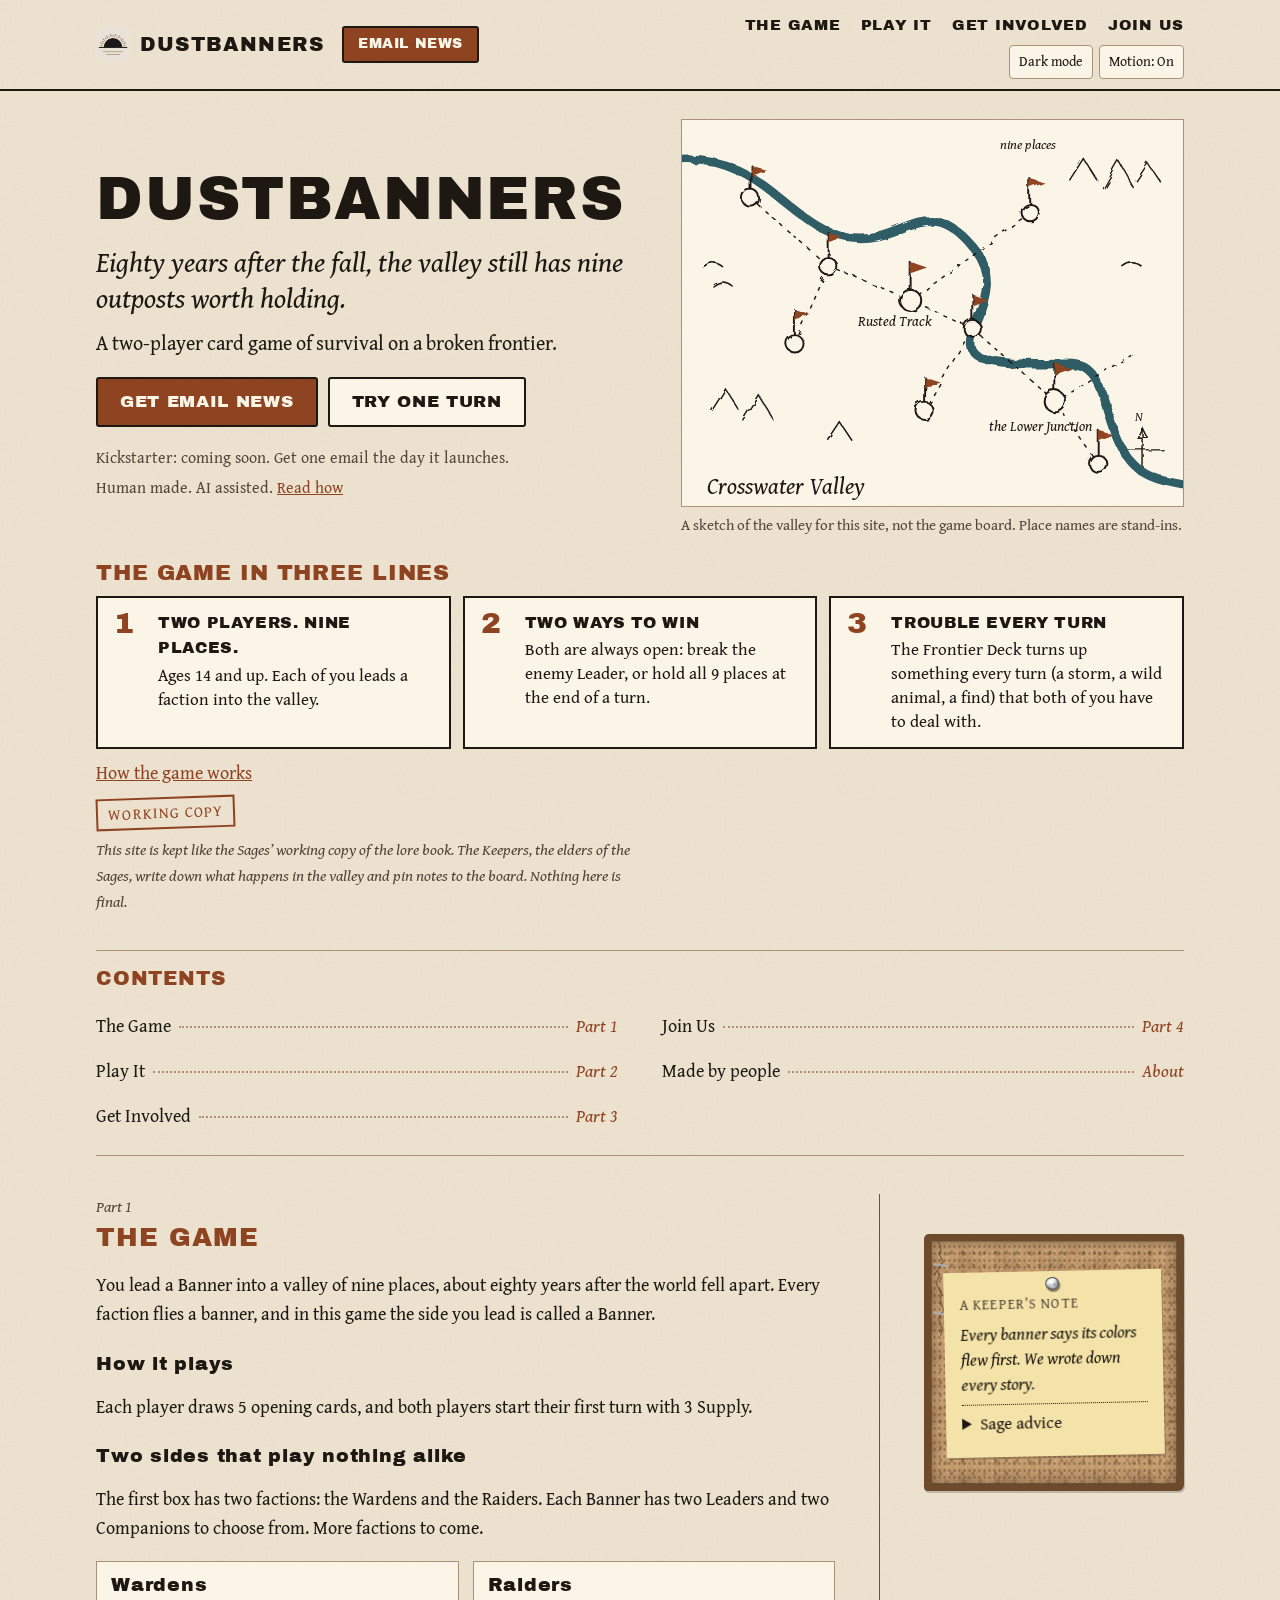
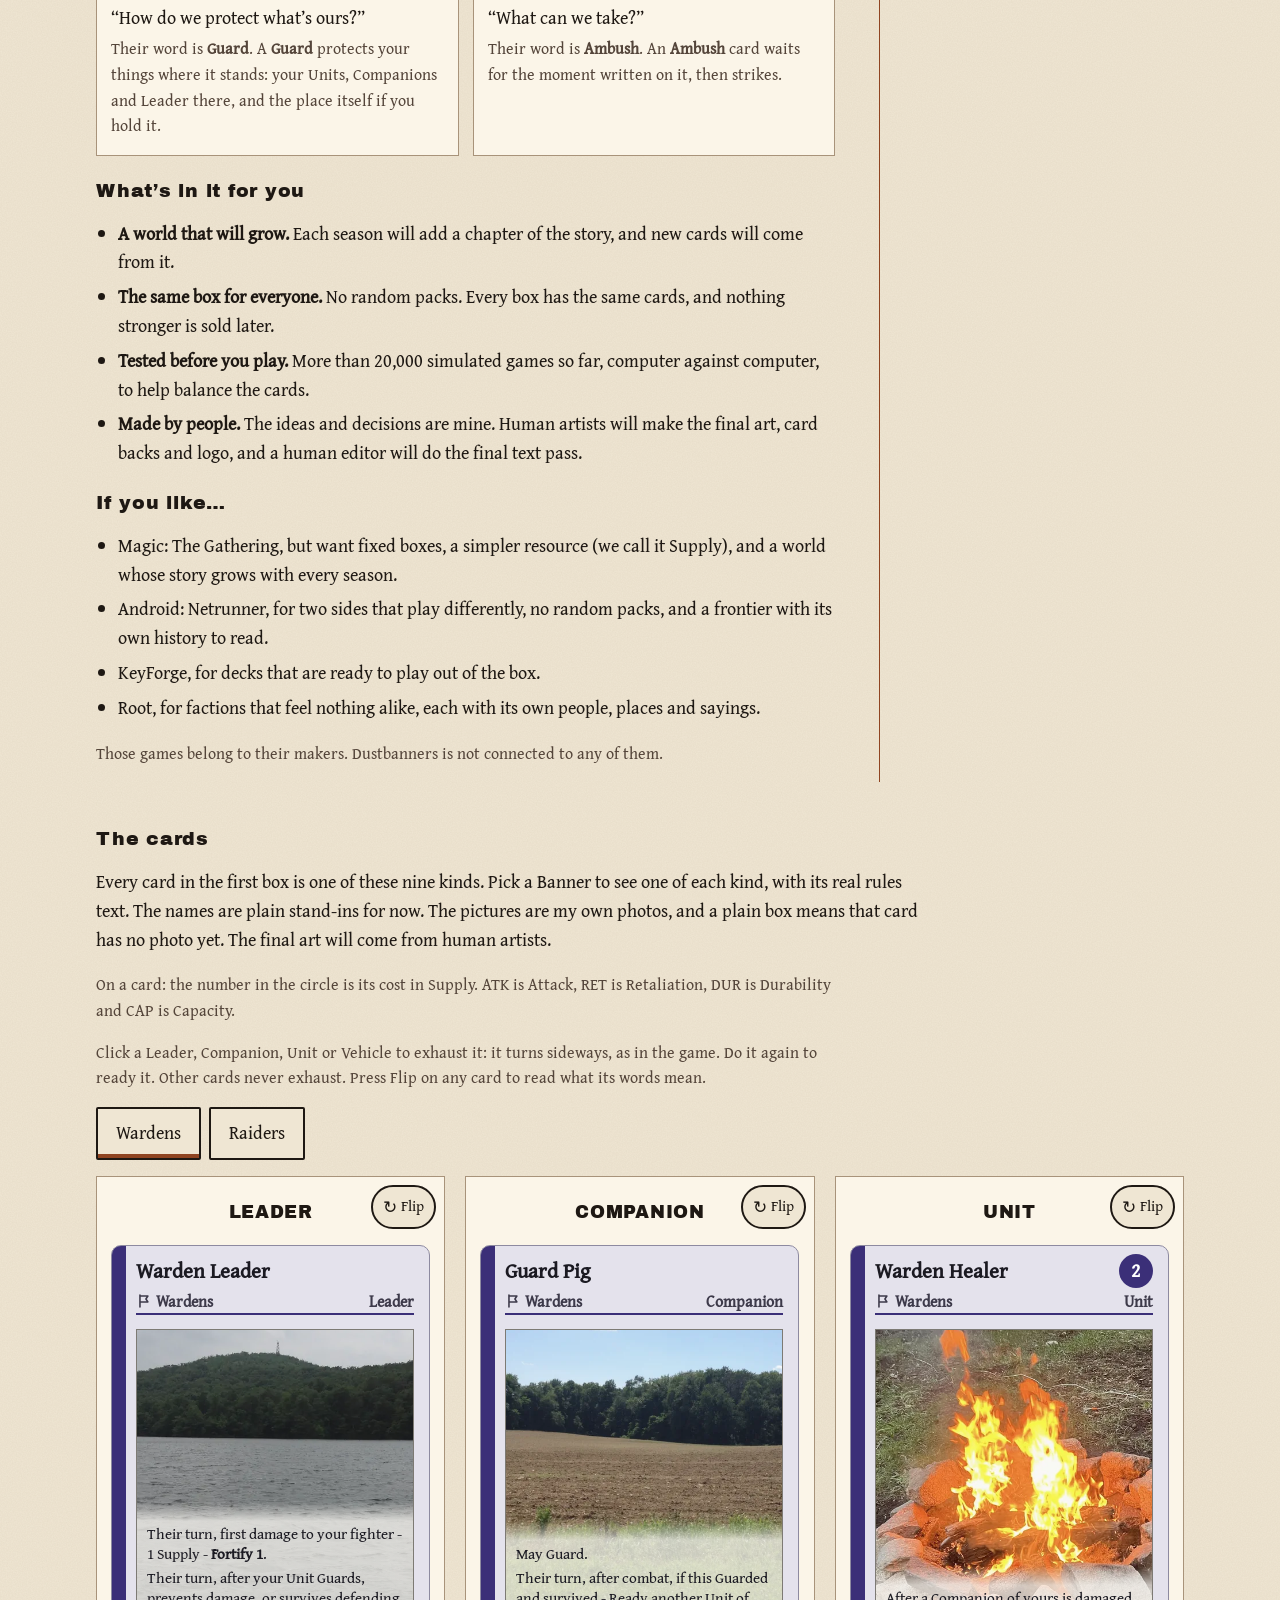
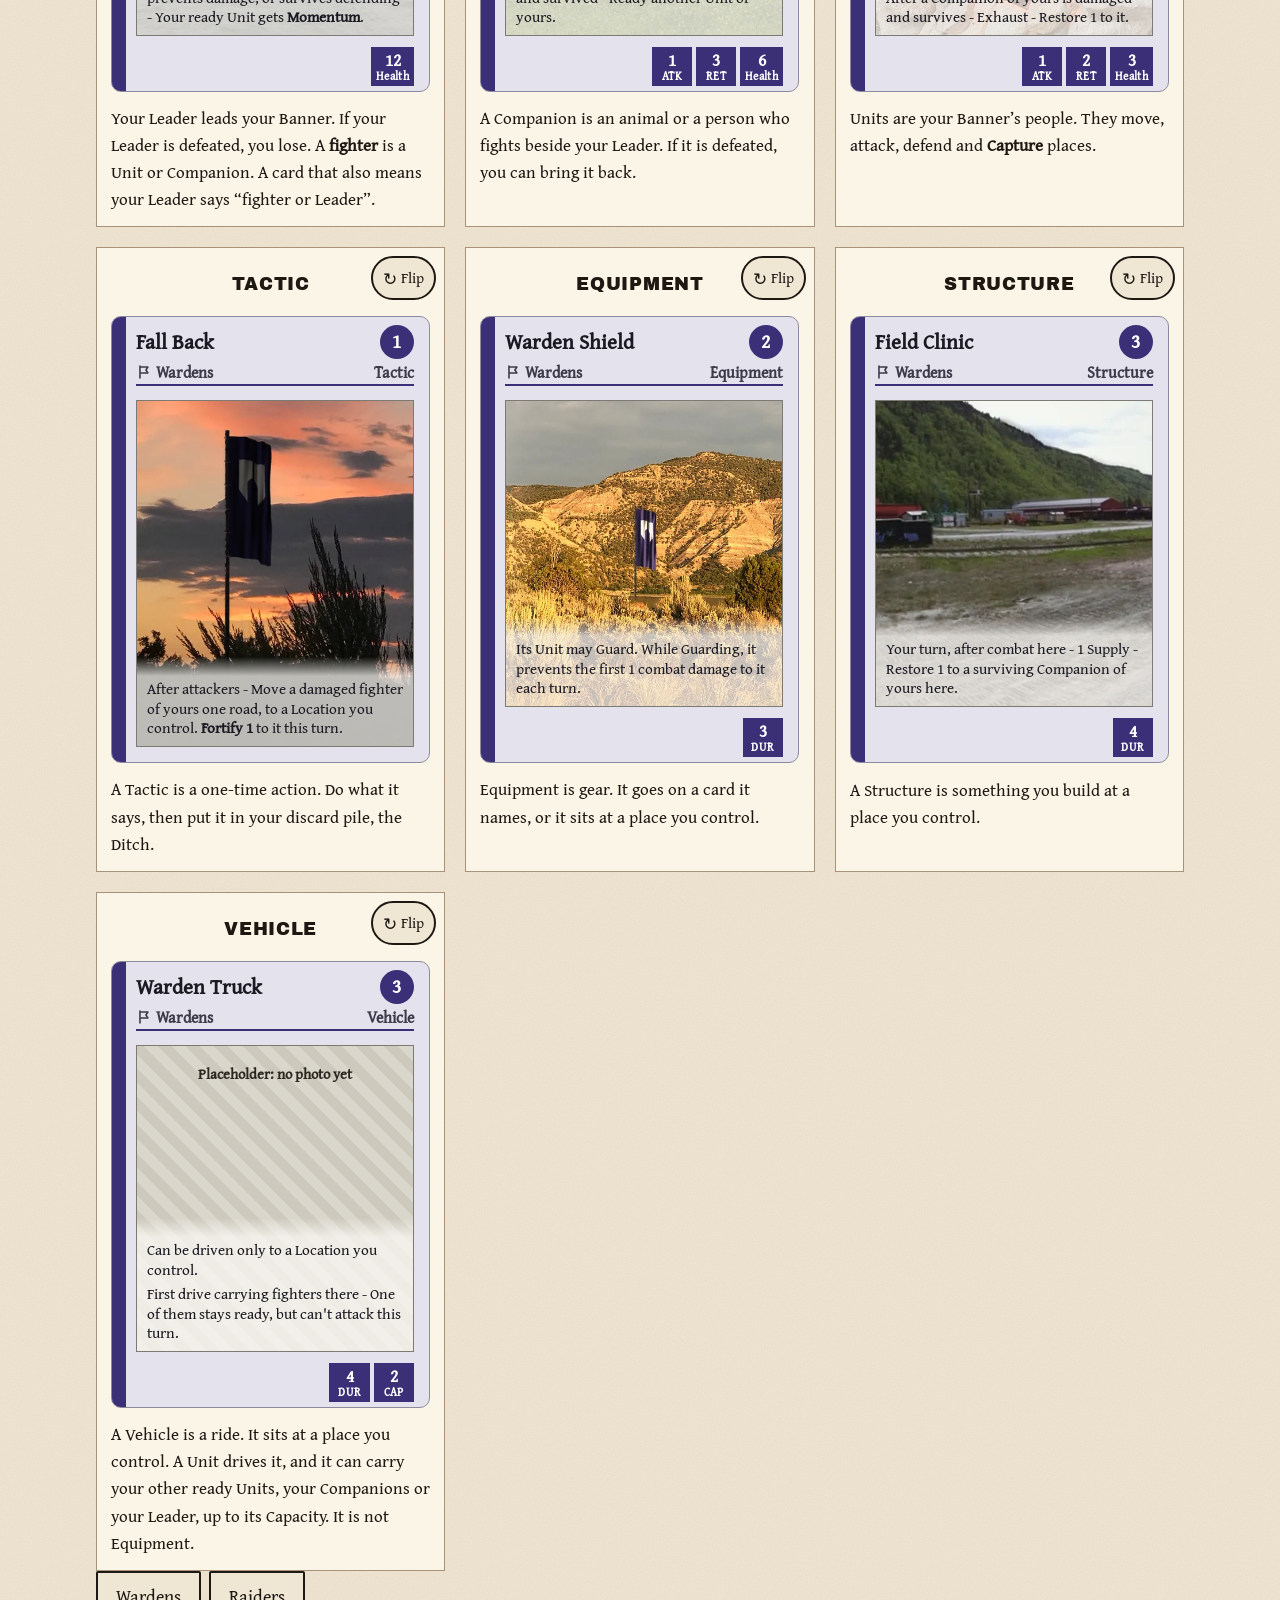
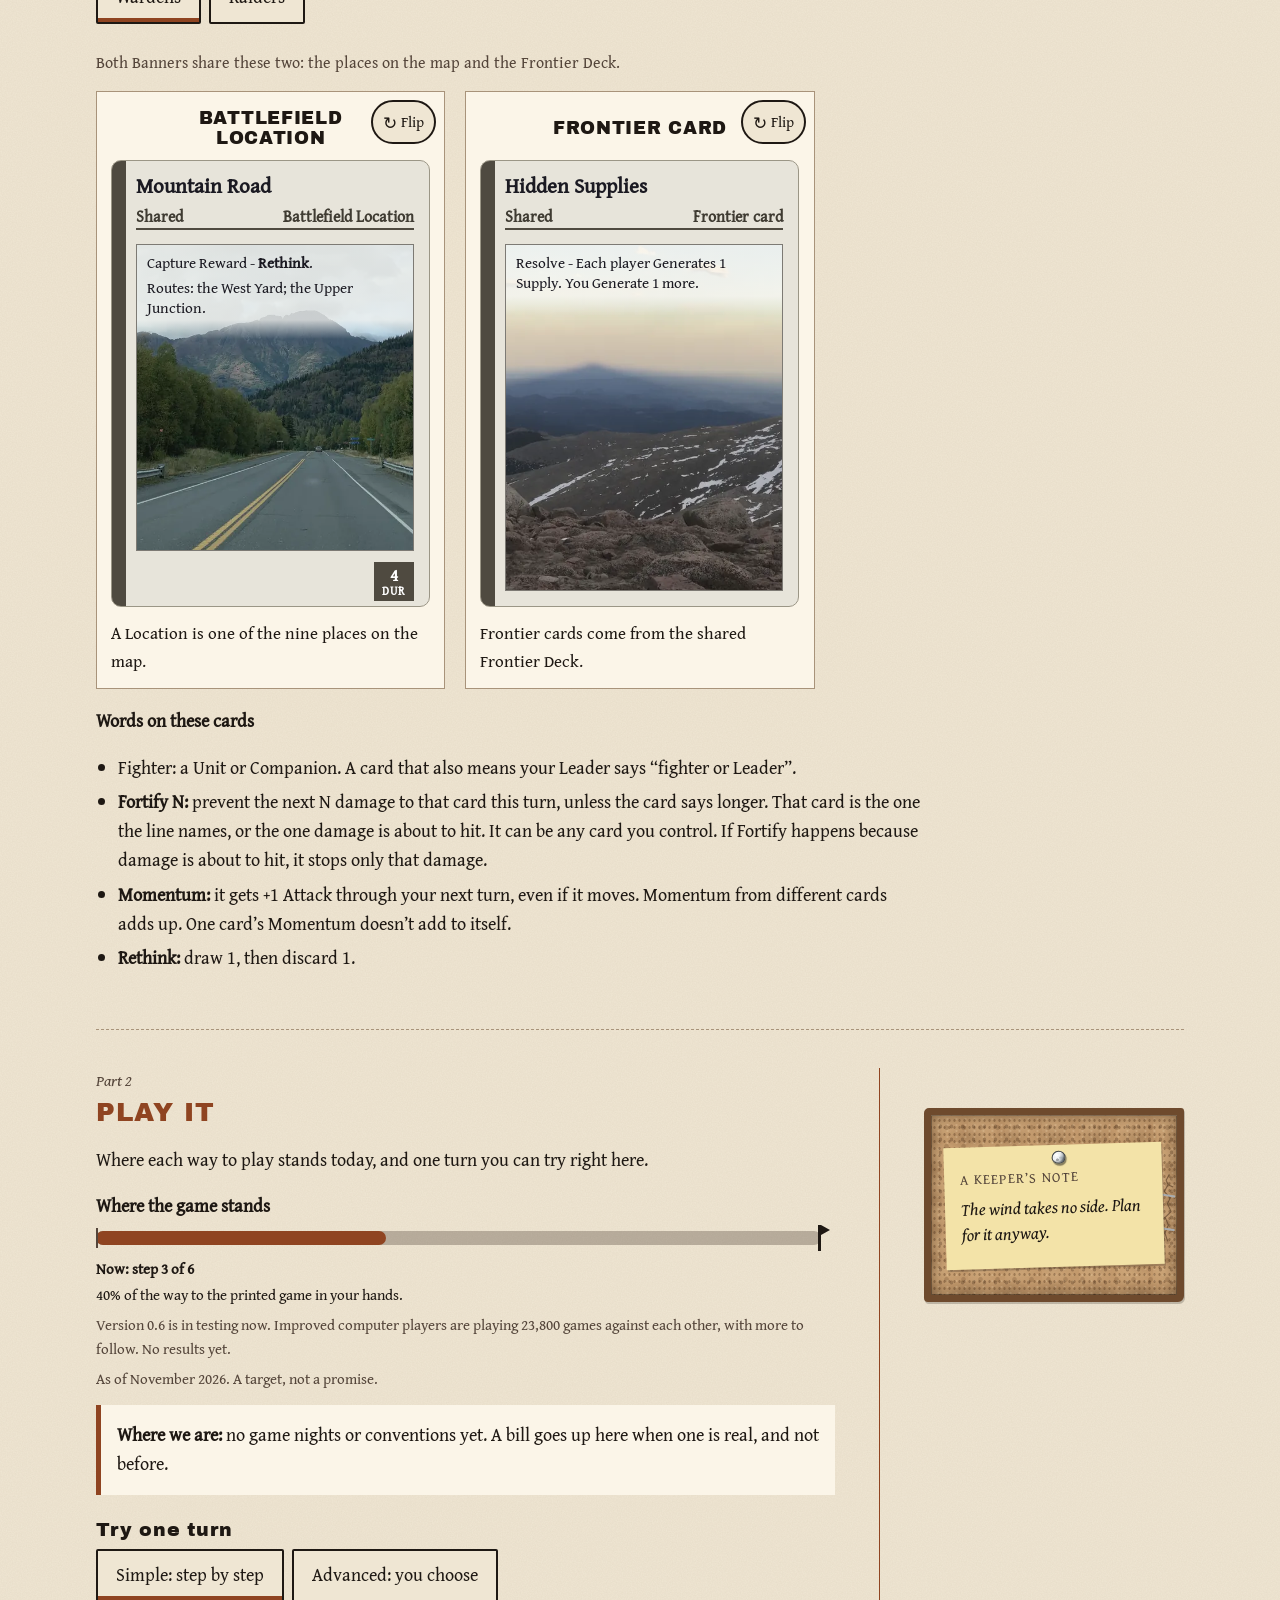
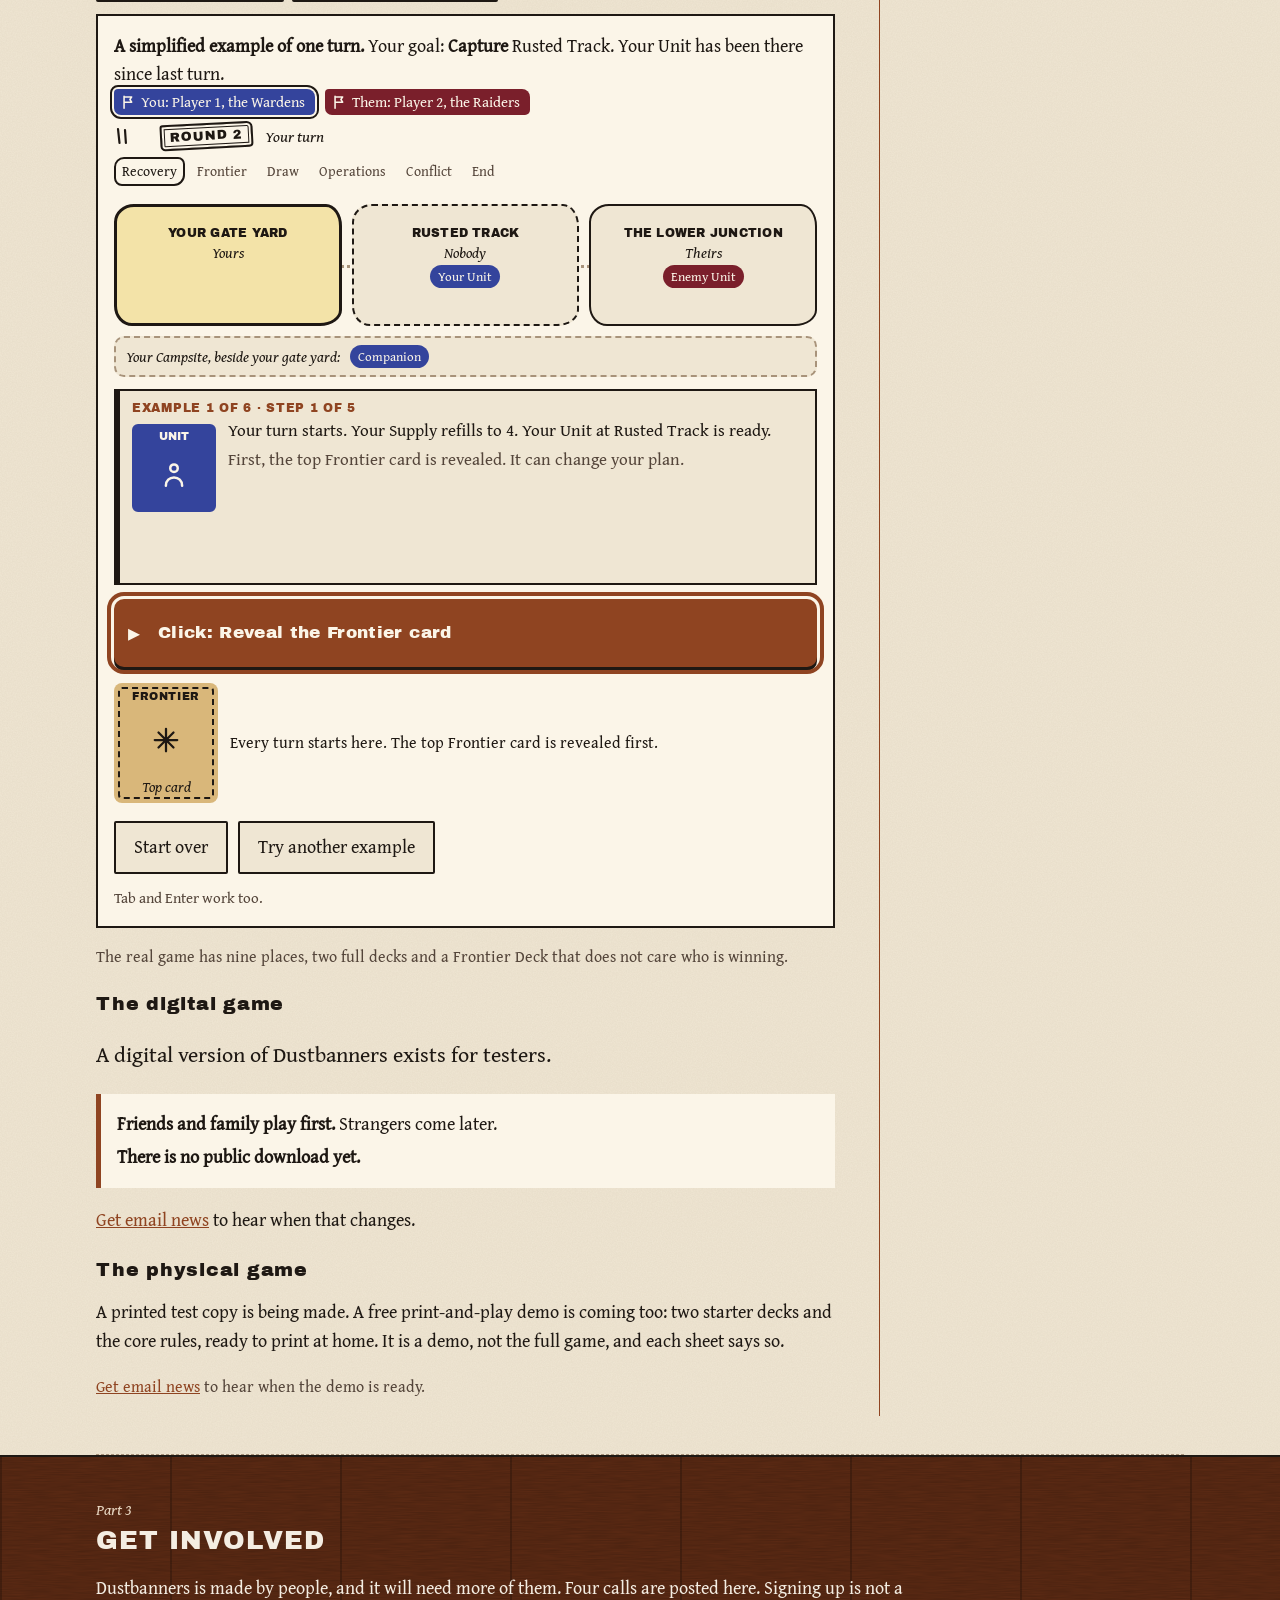
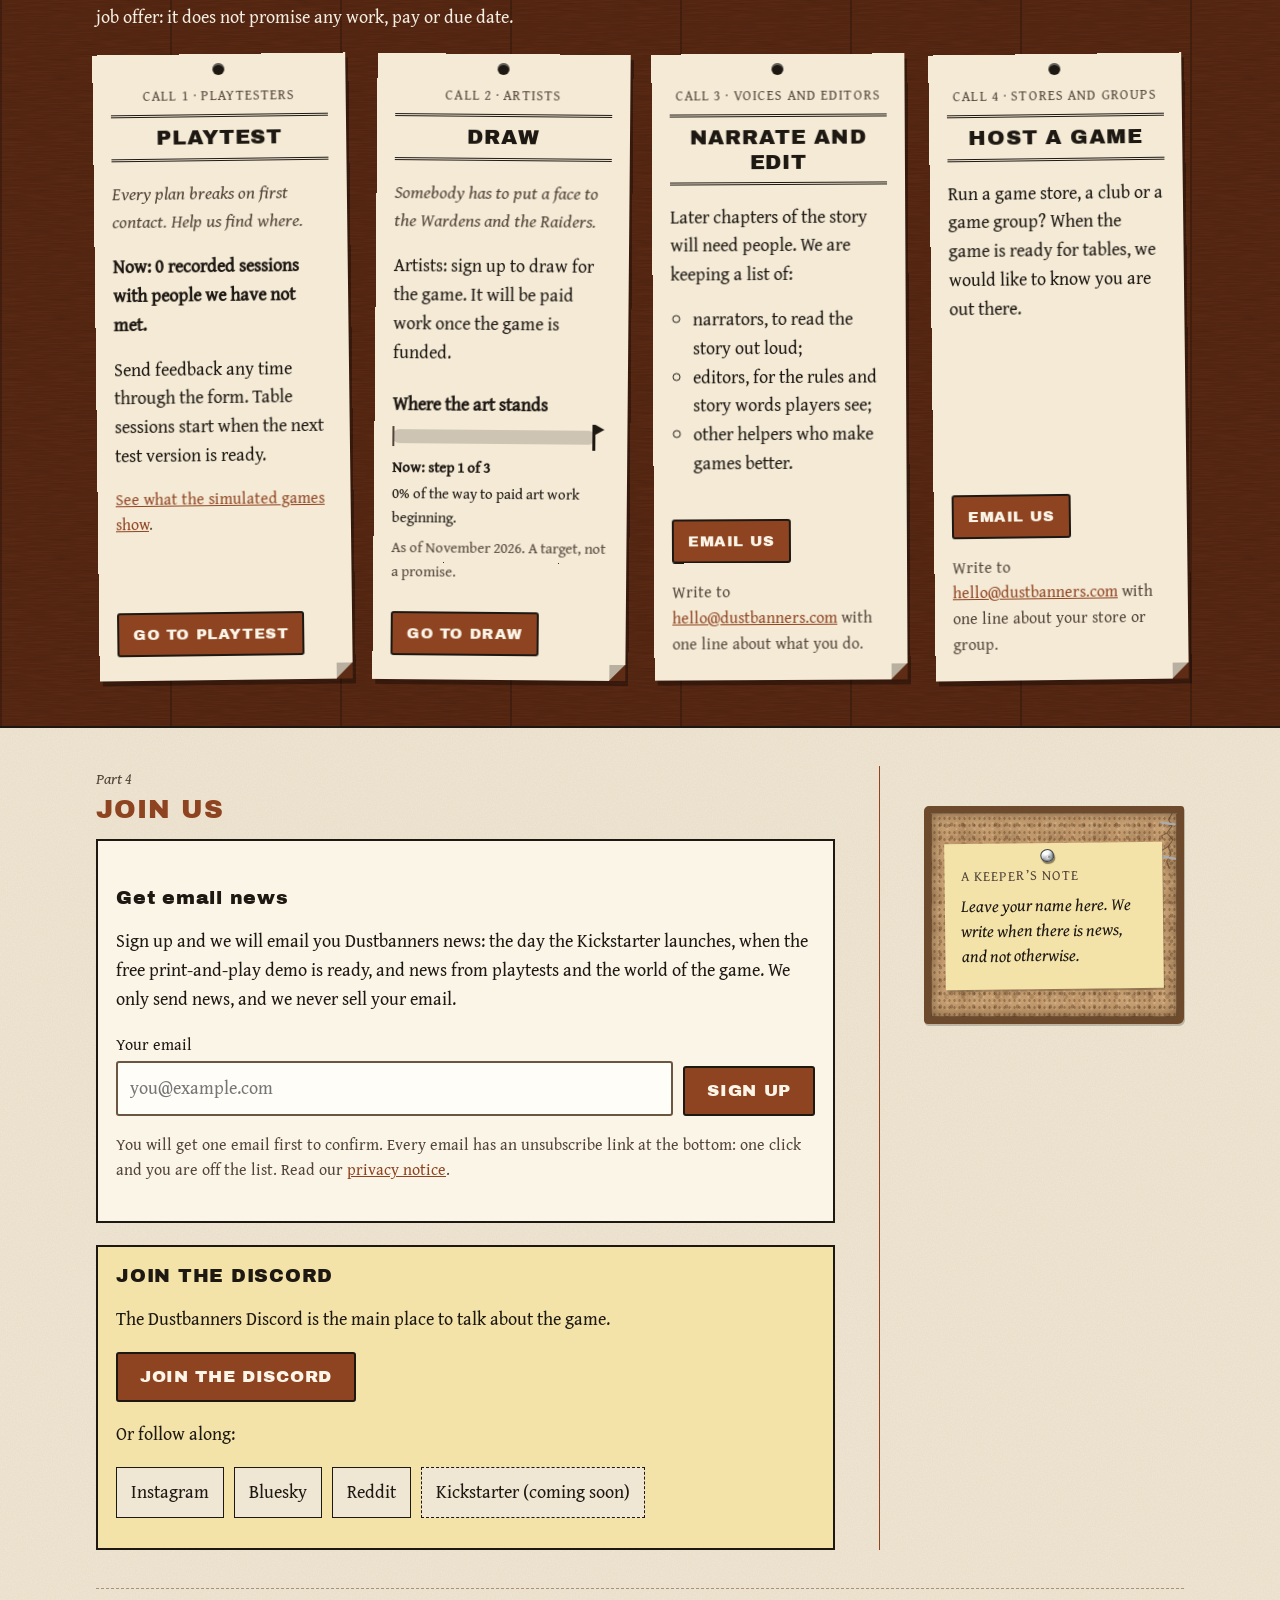
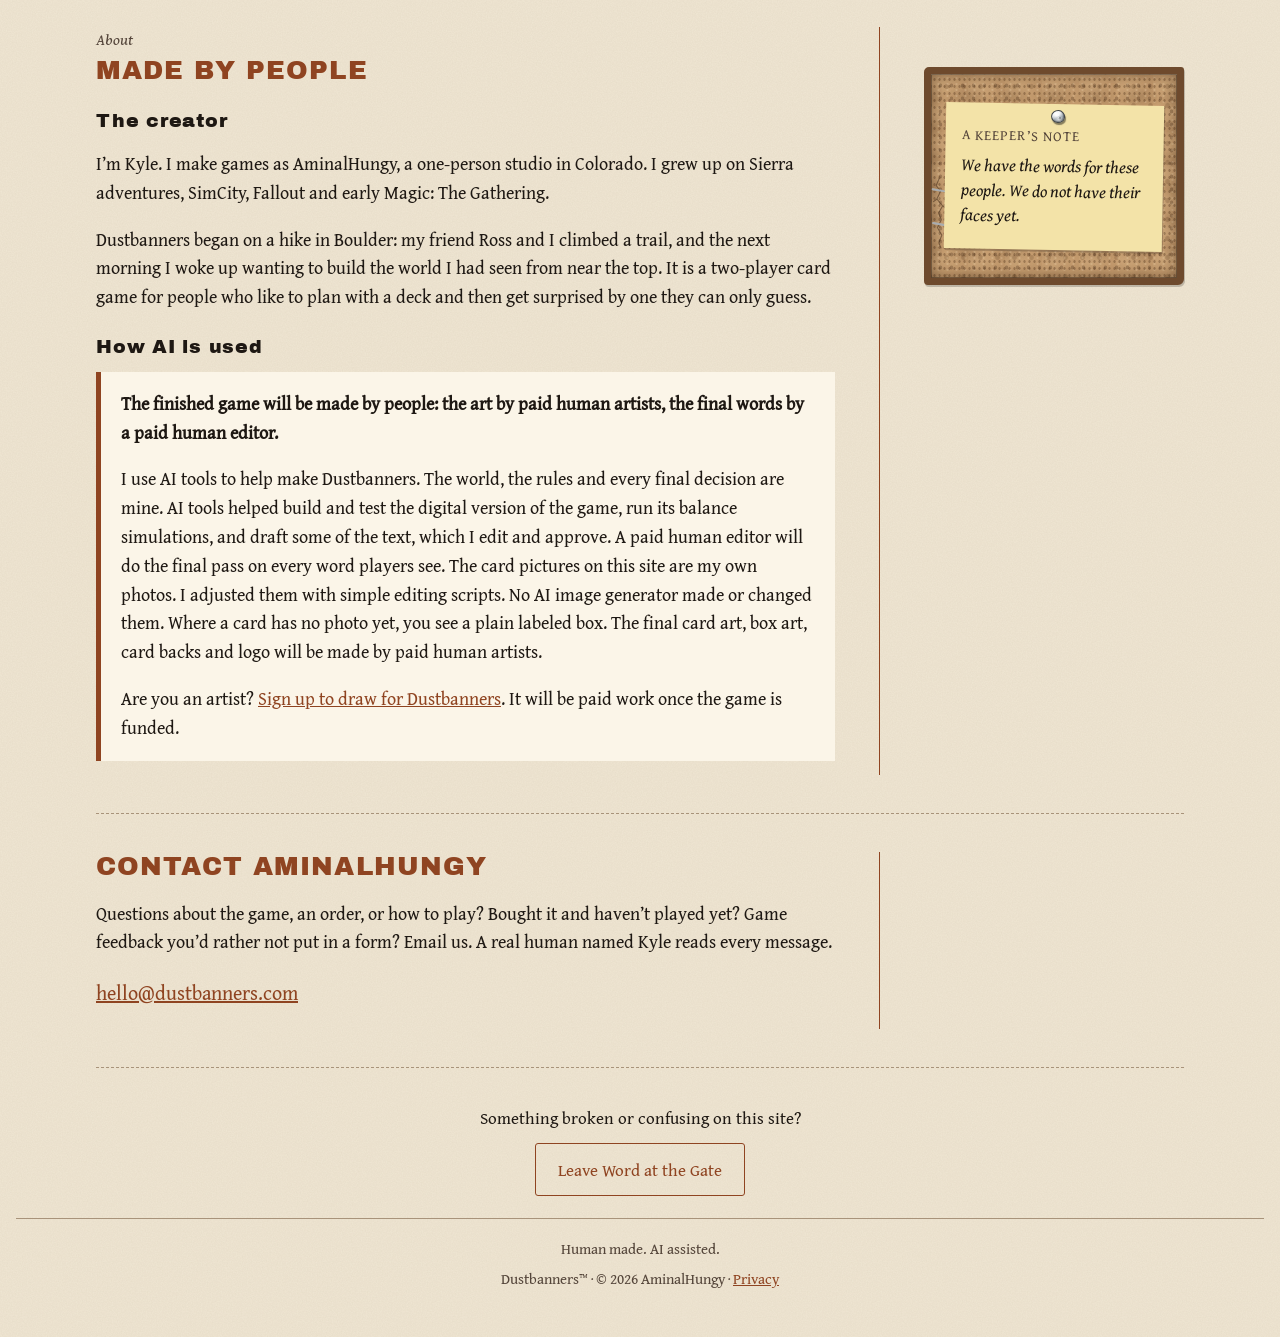
==== commit bb18fa67: "Site r50: only Leader, Companion, Unit and Vehicle cards can be exhausted on the page, as in the gam" ====
--- a/index.html
+++ b/index.html
@@ -22,8 +22,8 @@
 <link rel="icon" type="image/png" href="img/sun.png">
 <link rel="apple-touch-icon" href="apple-touch-icon.png">
 <link rel="preload" href="fonts/GentiumBookPlus-Regular.woff2" as="font" type="font/woff2" crossorigin>
-<link rel="stylesheet" href="css/site.css?v=r49">
-<script src="js/prefs.js?v=r49"></script>
+<link rel="stylesheet" href="css/site.css?v=r50">
+<script src="js/prefs.js?v=r50"></script>
 </head>
 <body>
 <a class="skip" href="#main">Skip to the page</a>
@@ -162,7 +162,7 @@
     plain stand-ins for now. The pictures are my own photos, and a plain box means that card has no photo yet. The final art will come
     from human artists.</p>
     <p class="small">On a card: the number in the circle is its cost in Supply. ATK is Attack, RET is Retaliation, DUR is Durability and CAP is Capacity.</p>
-    <p class="small gc-how" hidden><span class="t-tap">Tap a card</span><span class="t-click">Click a card</span> to exhaust it: it turns sideways, as in the game. Do it again to ready it. Press Flip to read what the words on a card mean.</p>
+    <p class="small gc-how" hidden><span class="t-tap">Tap a Leader, Companion, Unit or Vehicle</span><span class="t-click">Click a Leader, Companion, Unit or Vehicle</span> to exhaust it: it turns sideways, as in the game. Do it again to ready it. Other cards never exhaust. Press Flip on any card to read what its words mean.</p>
     <div class="d-mode f-switch" role="group" aria-label="Show the cards of one Banner" hidden>
       <button type="button" class="d-act f-pick" data-faction="wardens" aria-pressed="true">Wardens</button>
       <button type="button" class="d-act f-pick" data-faction="raiders" aria-pressed="false">Raiders</button>
@@ -617,9 +617,9 @@
   <p class="made">Human made. AI assisted.</p>
   <p><span class="nw">Dustbanners&trade; &middot; &copy; 2026 AminalHungy</span> <span class="nw">&middot; <a href="privacy.html">Privacy</a></span></p>
 </footer>
-<script src="js/try-turn.js?v=r49"></script>
-<script src="js/try-advanced.js?v=r49"></script>
-<script src="js/site.js?v=r49"></script>
-<script src="js/cards.js?v=r49"></script>
+<script src="js/try-turn.js?v=r50"></script>
+<script src="js/try-advanced.js?v=r50"></script>
+<script src="js/site.js?v=r50"></script>
+<script src="js/cards.js?v=r50"></script>
 </body>
 </html>
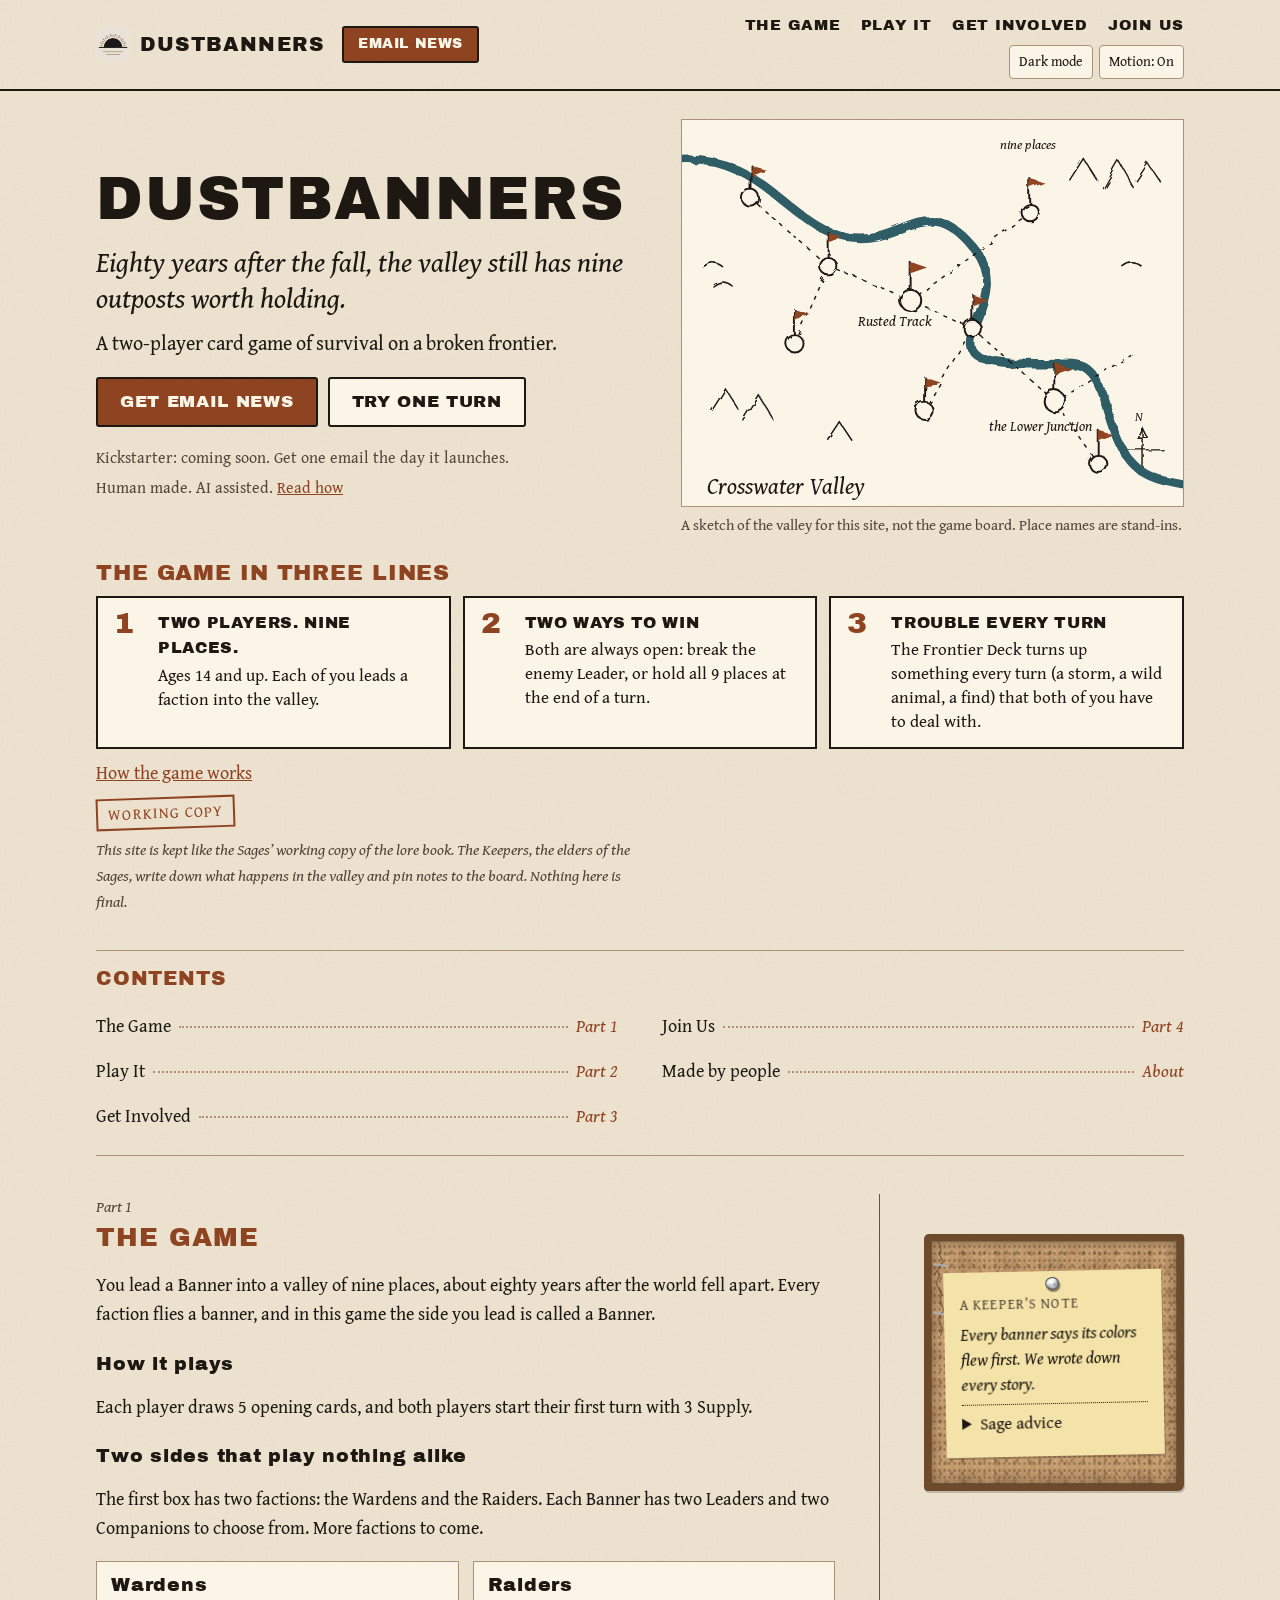
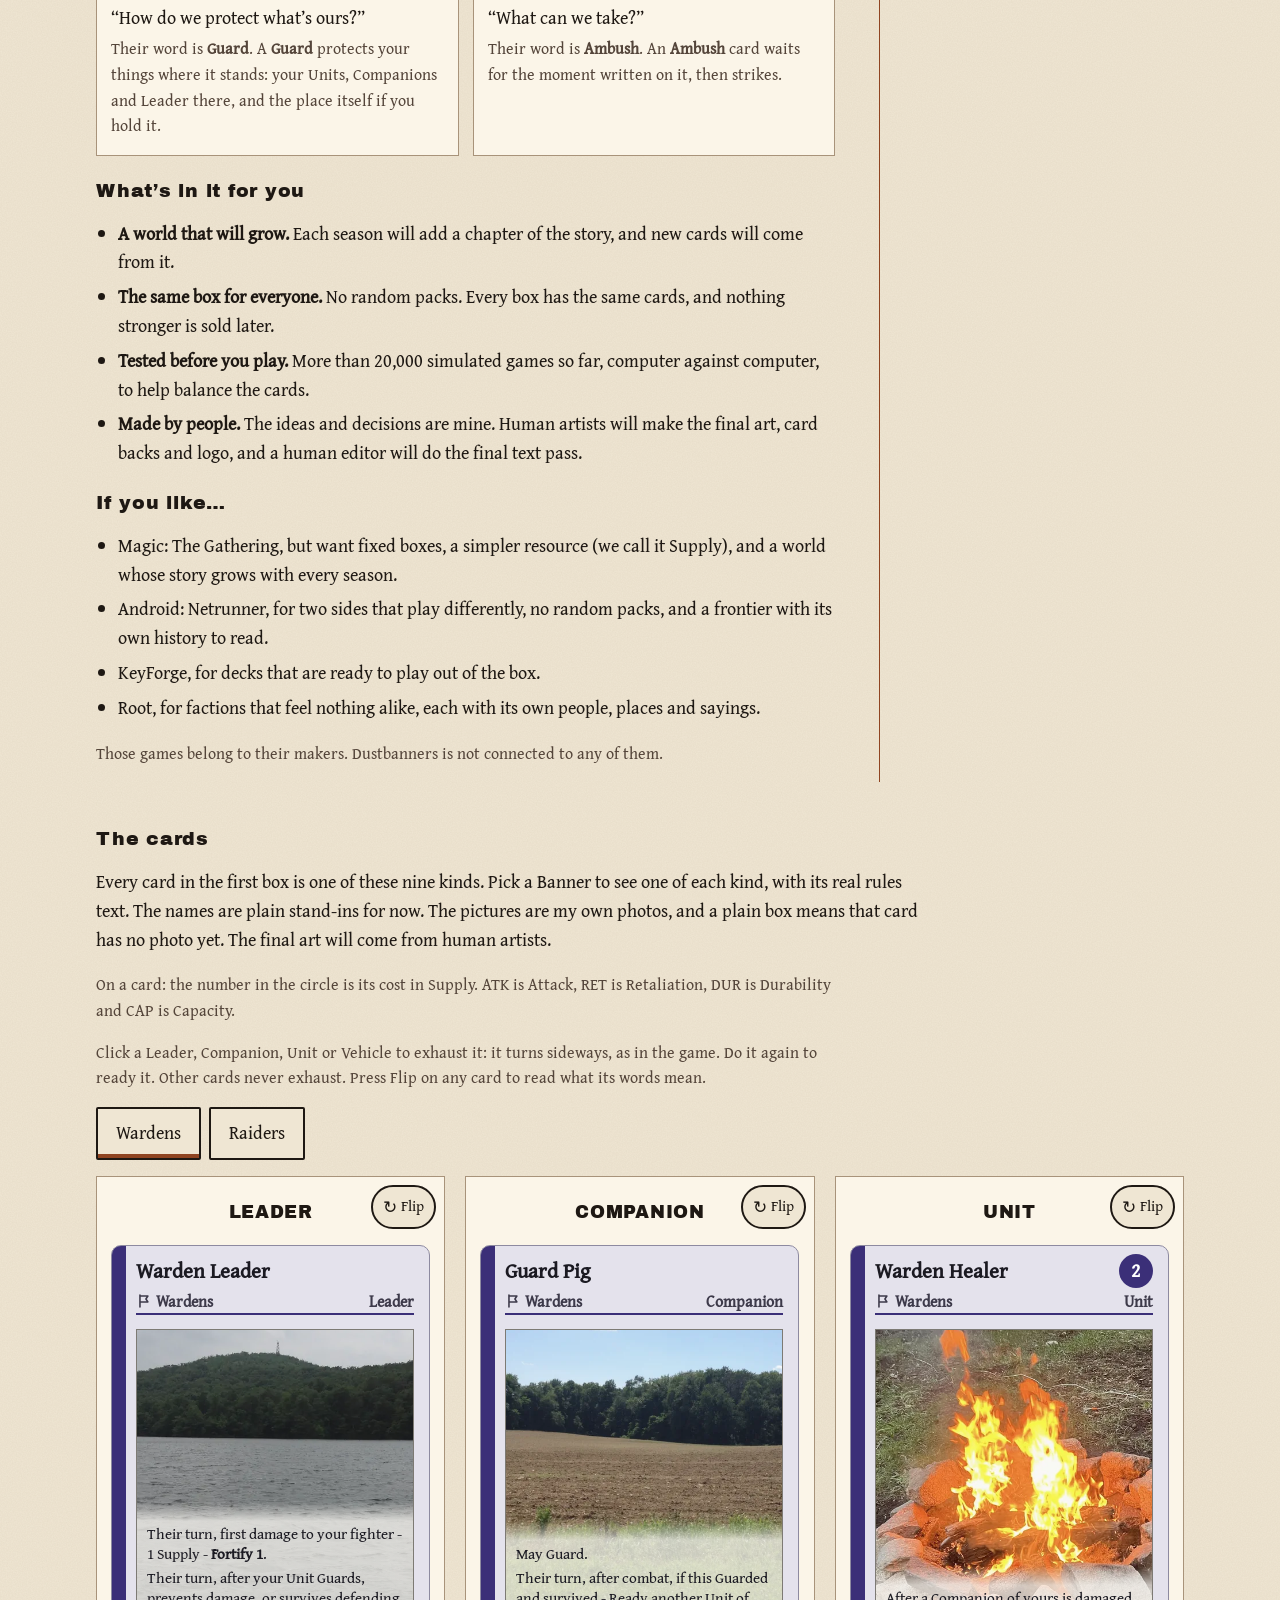
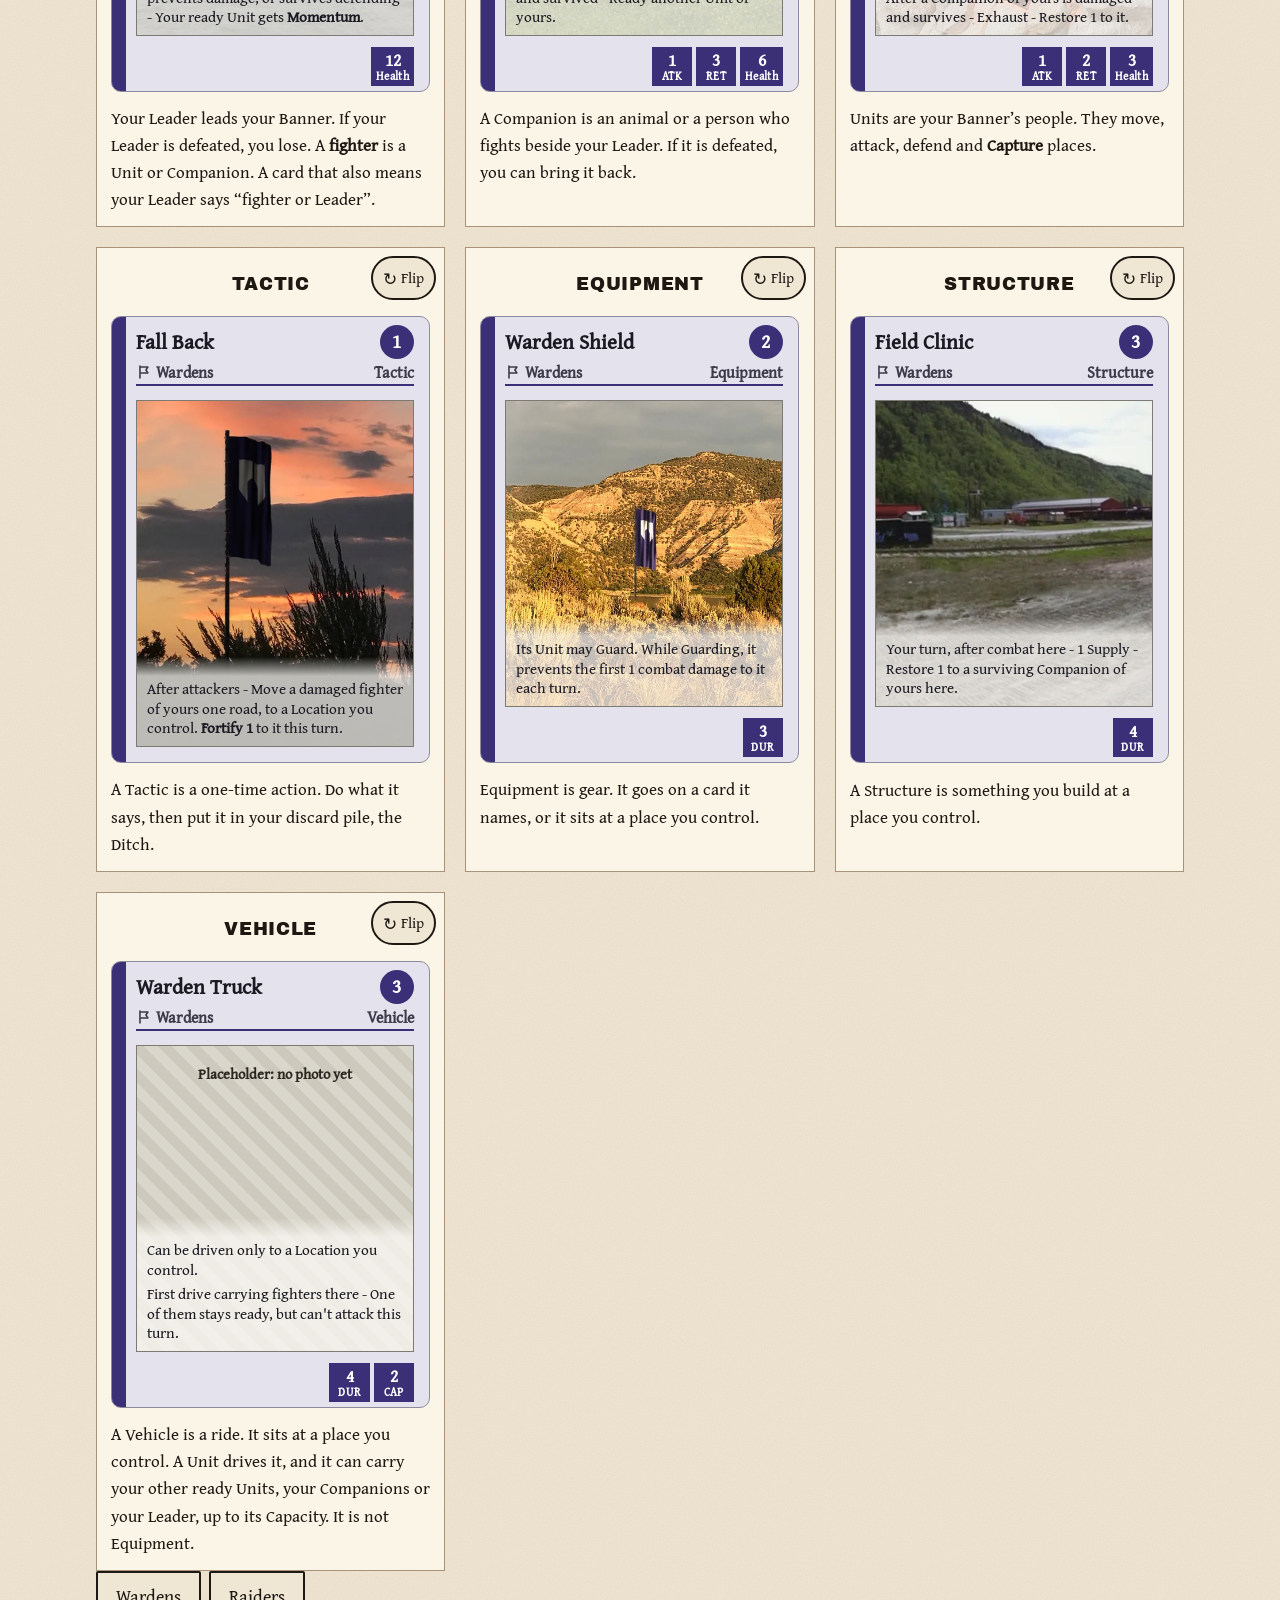
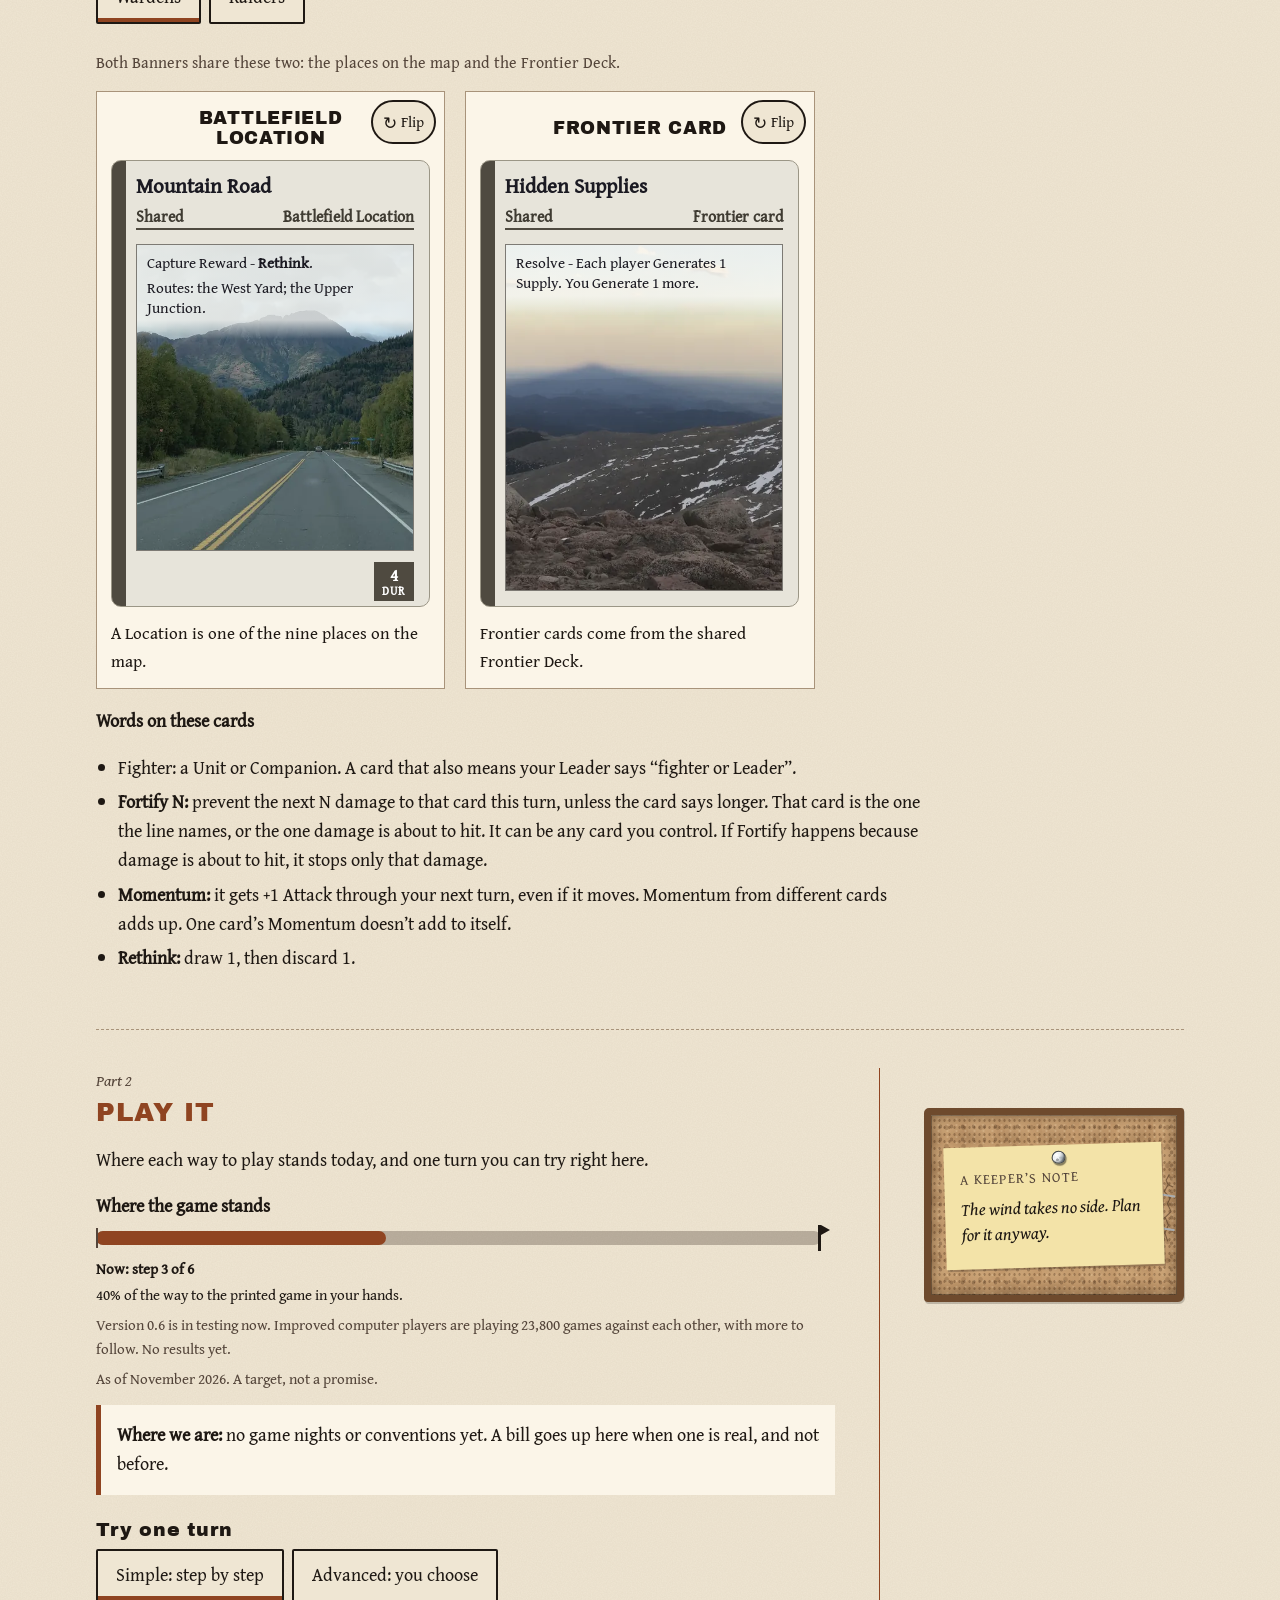
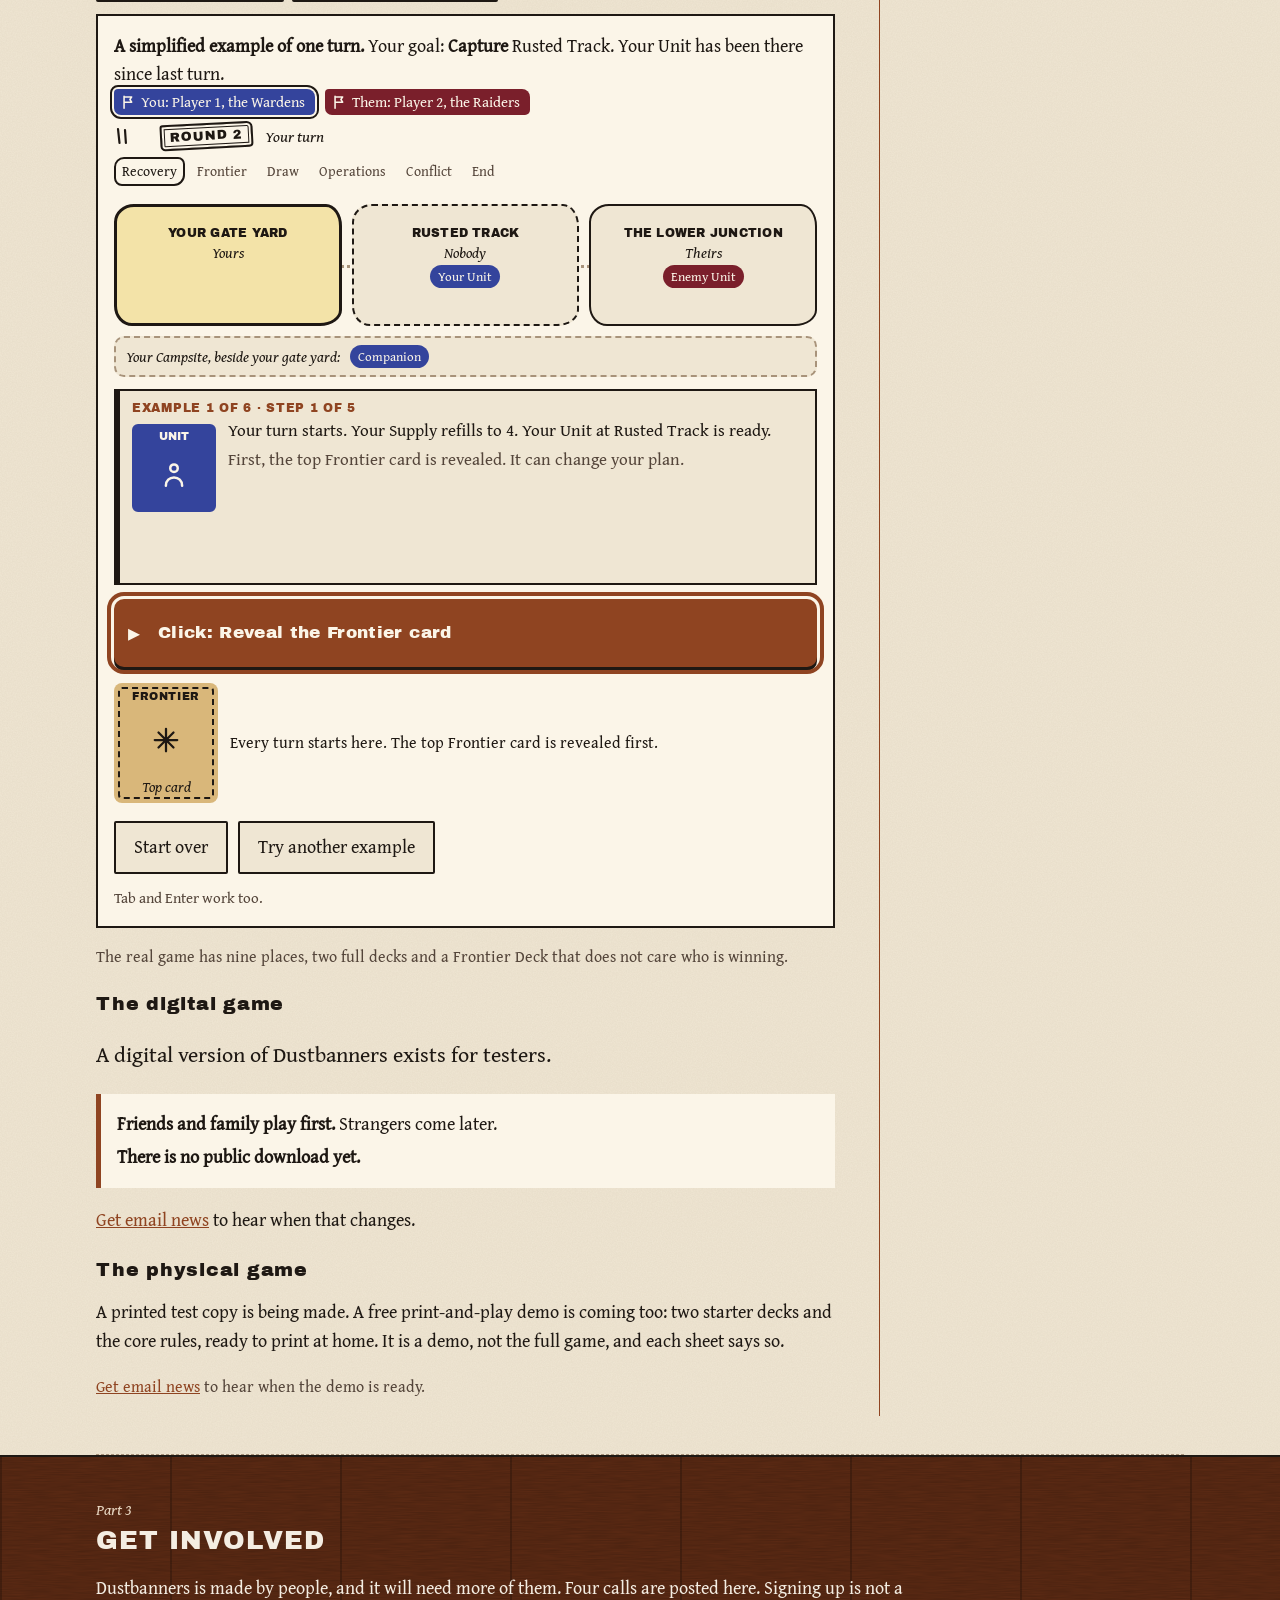
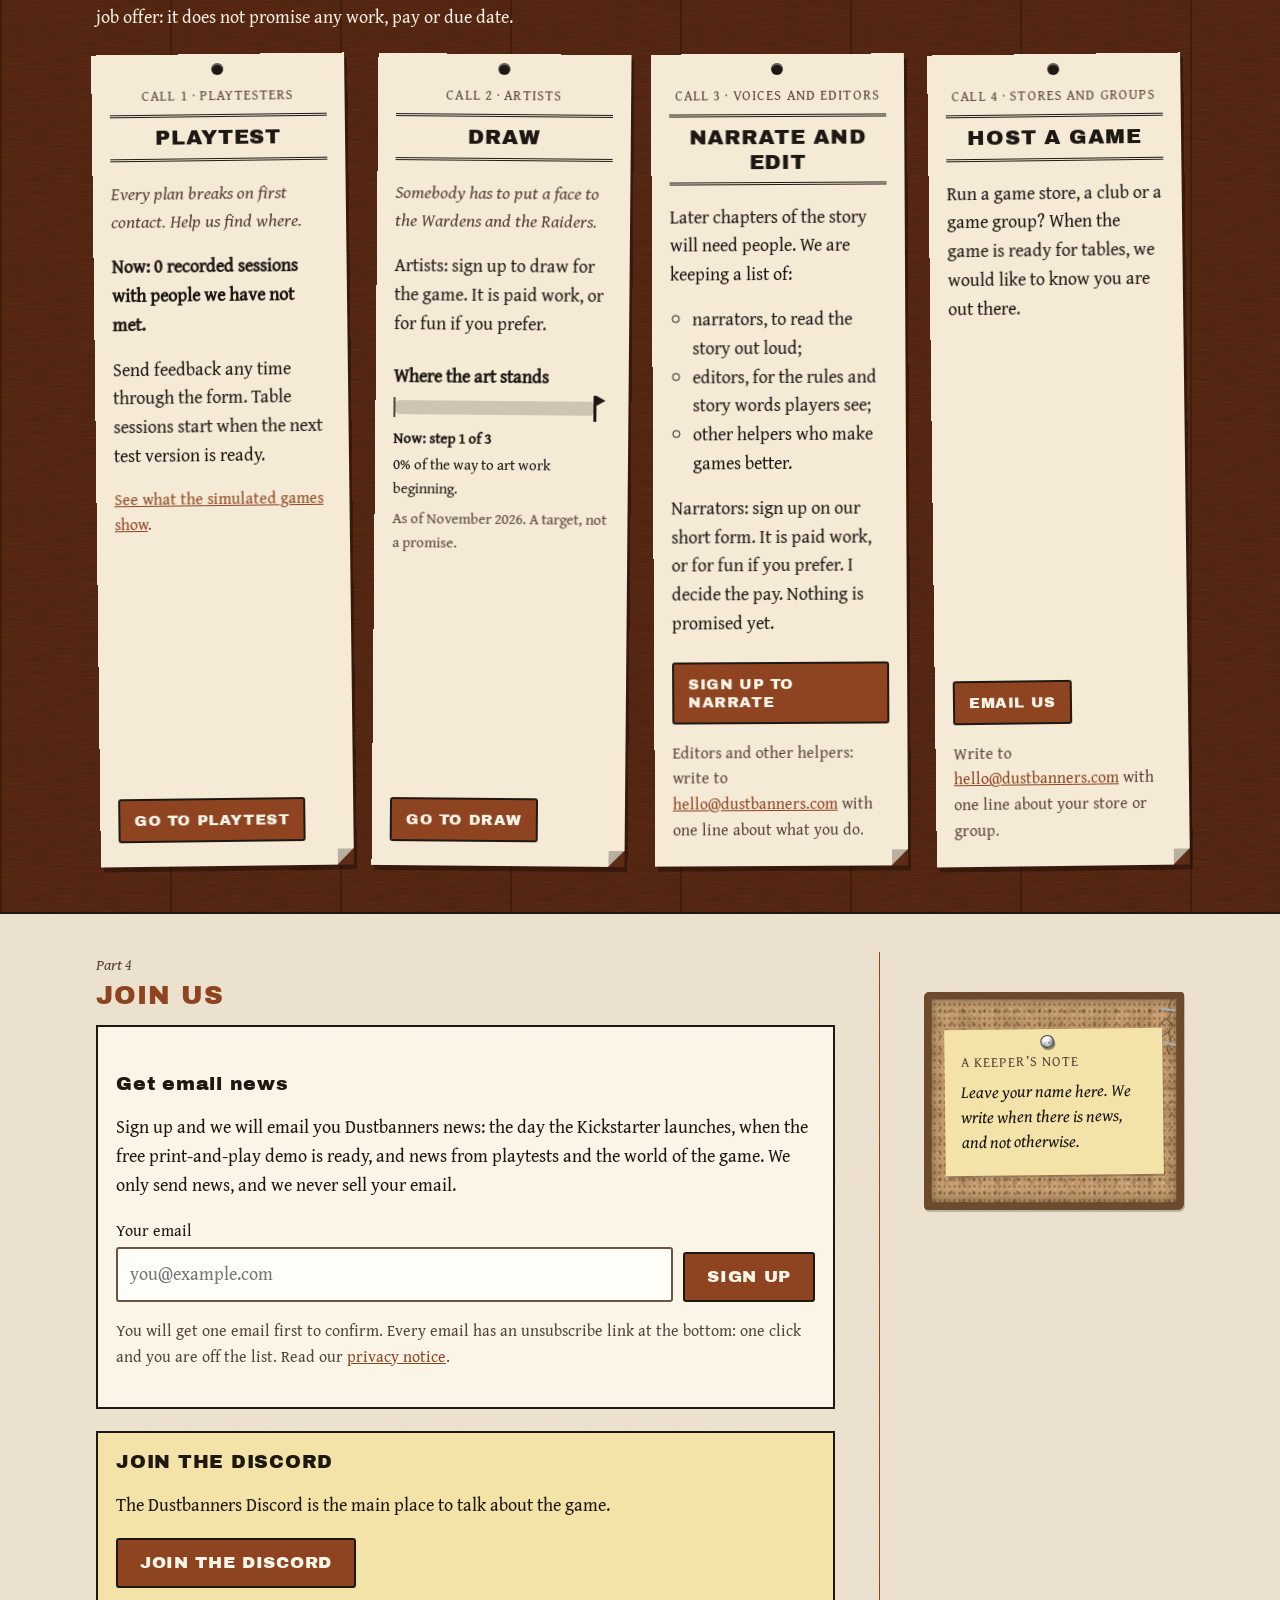
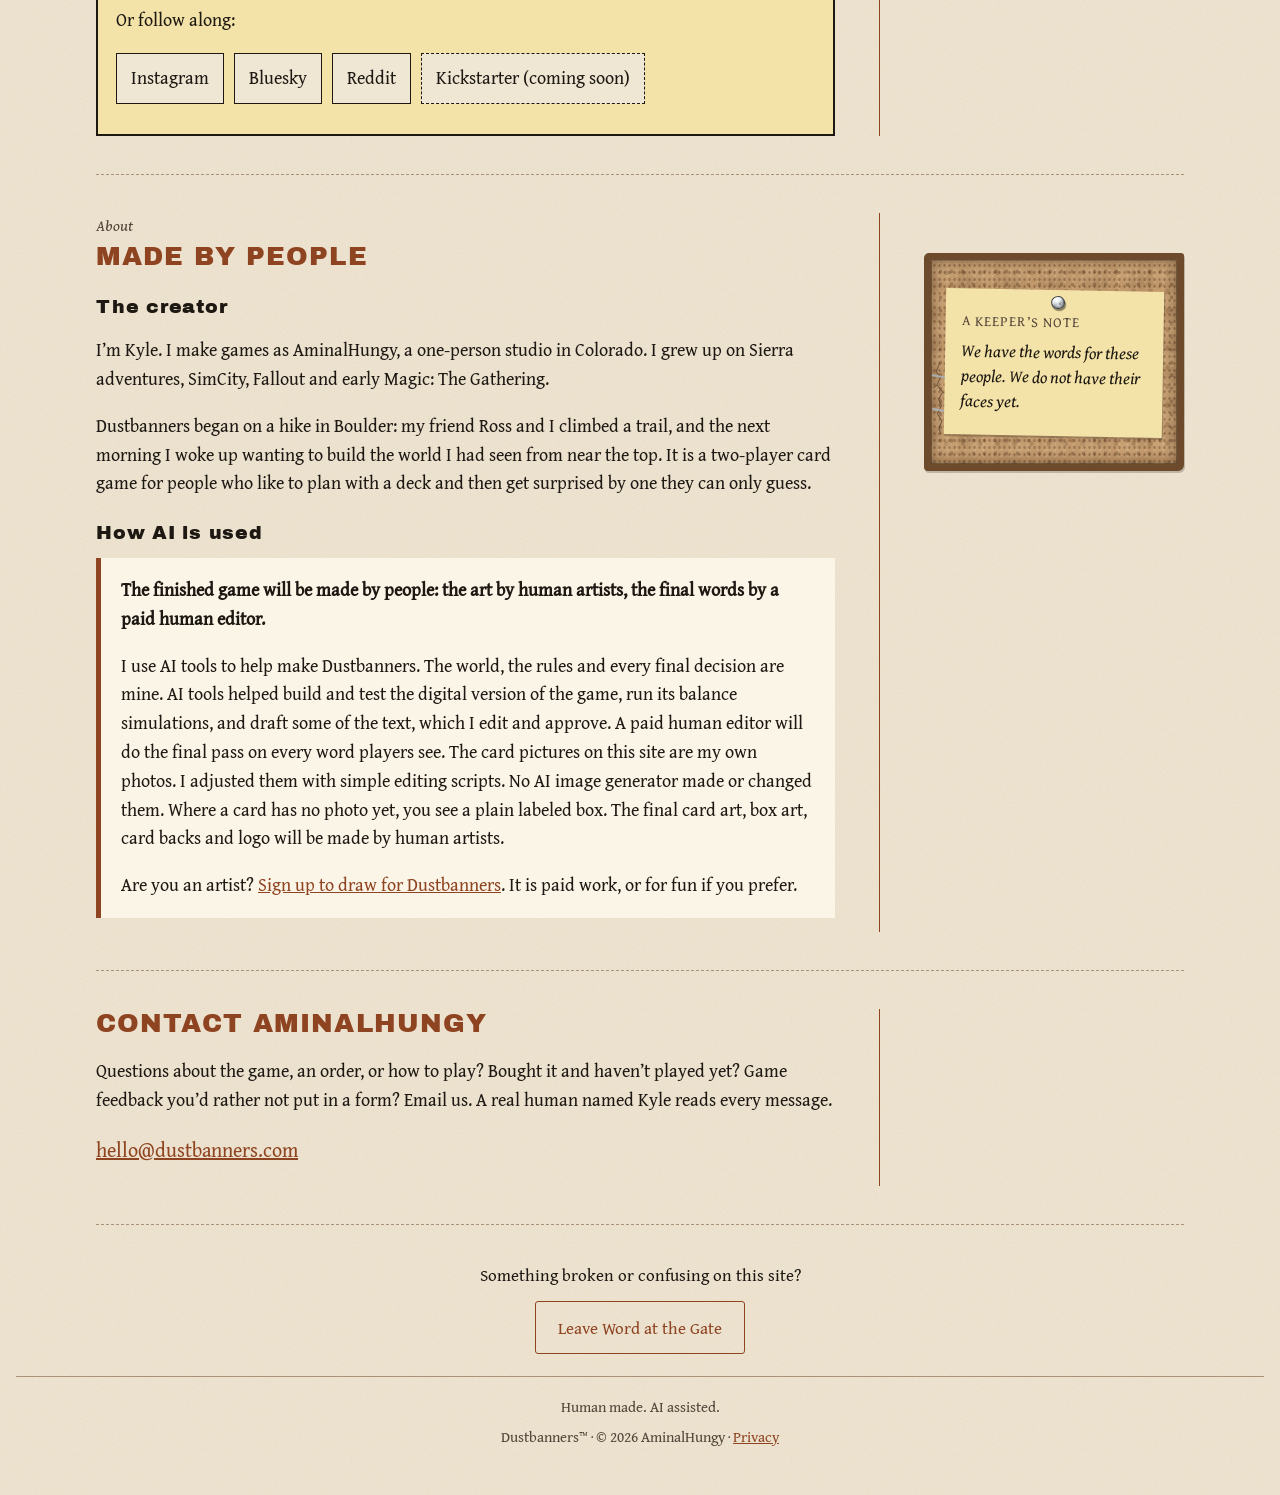
==== commit c90de05e: "Site r51d: artists and narrators may work for pay or for fun; the home page gets a narrator sign-up;" ====
--- a/index.html
+++ b/index.html
@@ -22,8 +22,8 @@
 <link rel="icon" type="image/png" href="img/sun.png">
 <link rel="apple-touch-icon" href="apple-touch-icon.png">
 <link rel="preload" href="fonts/GentiumBookPlus-Regular.woff2" as="font" type="font/woff2" crossorigin>
-<link rel="stylesheet" href="css/site.css?v=r50">
-<script src="js/prefs.js?v=r50"></script>
+<link rel="stylesheet" href="css/site.css?v=r51">
+<script src="js/prefs.js?v=r51"></script>
 </head>
 <body>
 <a class="skip" href="#main">Skip to the page</a>
@@ -482,11 +482,11 @@
         <p class="no">Call 2 &middot; artists</p>
         <h3 id="call-draw-h">Draw</h3>
         <p class="note">Somebody has to put a face to the Wardens and the Raiders.</p>
-        <p>Artists: sign up to draw for the game. It will be paid work once the game is funded.</p>
+        <p>Artists: sign up to draw for the game. It is paid work, or for fun if you prefer.</p>
         <div class="status compact" role="group" aria-labelledby="st-draw-c">
           <p id="st-draw-c"><strong>Where the art stands</strong></p>
           <div class="st-bar" aria-hidden="true"><span class="st-fill" style="width:0%"></span><span class="st-tick" style="left:0"></span><span class="st-goal" style="left:100%"></span></div>
-          <p class="st-nums"><span><strong>Now: step 1 of 3</strong></span><span>0% of the way to paid art work beginning.</span></p>
+          <p class="st-nums"><span><strong>Now: step 1 of 3</strong></span><span>0% of the way to art work beginning.</span></p>
           <p class="st-asof">As of November 2026. A target, not a promise.</p>
         </div>
         <p class="go"><a class="btn" href="draw.html">Go to Draw</a></p>
@@ -500,8 +500,9 @@
           <li>editors, for the rules and story words players see;</li>
           <li>other helpers who make games better.</li>
         </ul>
-        <p class="go"><a class="btn" href="mailto:hello@dustbanners.com?subject=Narrate%20and%20edit">Email us</a></p>
-        <p class="small">Write to <a href="mailto:hello@dustbanners.com">hello@dustbanners.com</a> with one line about what you do.</p>
+        <p>Narrators: sign up on our short form. It is paid work, or for fun if you prefer. I decide the pay. Nothing is promised yet.</p>
+        <p class="go"><a class="btn" href="https://docs.google.com/forms/d/e/1FAIpQLSejdz9GHw2bSE4YrKBnfBbkUJMQkrxJ7CmOHWWR9i2-df9lJQ/viewform" rel="noopener">Sign up to narrate</a></p>
+        <p class="small">Editors and other helpers: write to <a href="mailto:hello@dustbanners.com">hello@dustbanners.com</a> with one line about what you do.</p>
       </article></li>
       <li><article class="bill float" id="call-host" aria-labelledby="call-host-h">
         <p class="no">Call 4 &middot; stores and groups</p>
@@ -573,14 +574,14 @@
     then get surprised by one they can only guess.</p>
     <h3 id="ai">How AI is used</h3>
     <div class="panel">
-      <p><strong>The finished game will be made by people: the art by paid human artists, the final words by a paid human
+      <p><strong>The finished game will be made by people: the art by human artists, the final words by a paid human
       editor.</strong></p>
       <p>I use AI tools to help make Dustbanners. The world, the rules and every final decision are mine. AI tools helped build and
       test the digital version of the game, run its balance simulations, and draft some of the text, which I edit and approve. A
       paid human editor will do the final pass on every word players see. The card pictures on this site are my own photos. I adjusted them with simple editing scripts. No AI image generator made or
       changed them. Where a card has no photo yet, you see a plain labeled box. The final card art, box art, card backs and logo
-      will be made by paid human artists.</p>
-      <p>Are you an artist? <a href="draw.html">Sign up to draw for Dustbanners</a>. It will be paid work once the game is funded.</p>
+      will be made by human artists.</p>
+      <p>Are you an artist? <a href="draw.html">Sign up to draw for Dustbanners</a>. It is paid work, or for fun if you prefer.</p>
     </div>
     <div class="tag-note">
       <details>
@@ -617,9 +618,9 @@
   <p class="made">Human made. AI assisted.</p>
   <p><span class="nw">Dustbanners&trade; &middot; &copy; 2026 AminalHungy</span> <span class="nw">&middot; <a href="privacy.html">Privacy</a></span></p>
 </footer>
-<script src="js/try-turn.js?v=r50"></script>
-<script src="js/try-advanced.js?v=r50"></script>
-<script src="js/site.js?v=r50"></script>
-<script src="js/cards.js?v=r50"></script>
+<script src="js/try-turn.js?v=r51"></script>
+<script src="js/try-advanced.js?v=r51"></script>
+<script src="js/site.js?v=r51"></script>
+<script src="js/cards.js?v=r51"></script>
 </body>
 </html>
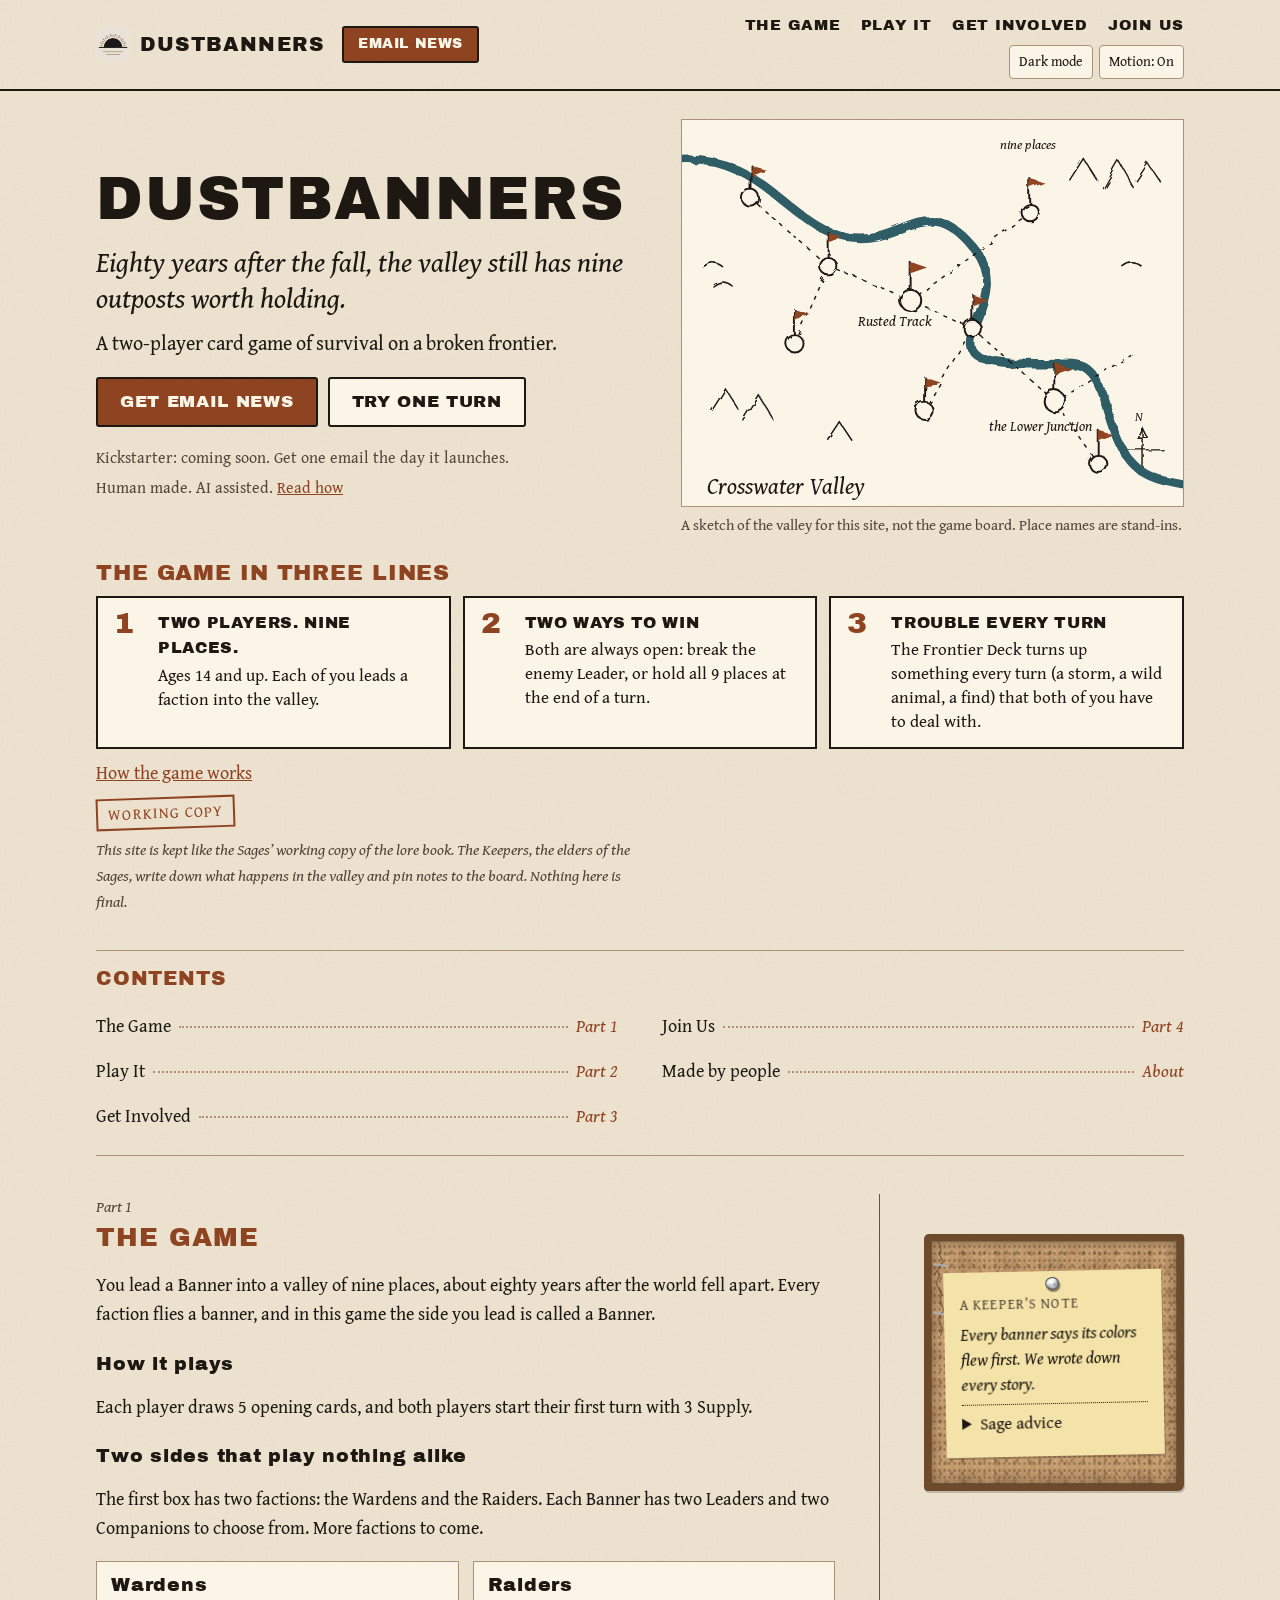
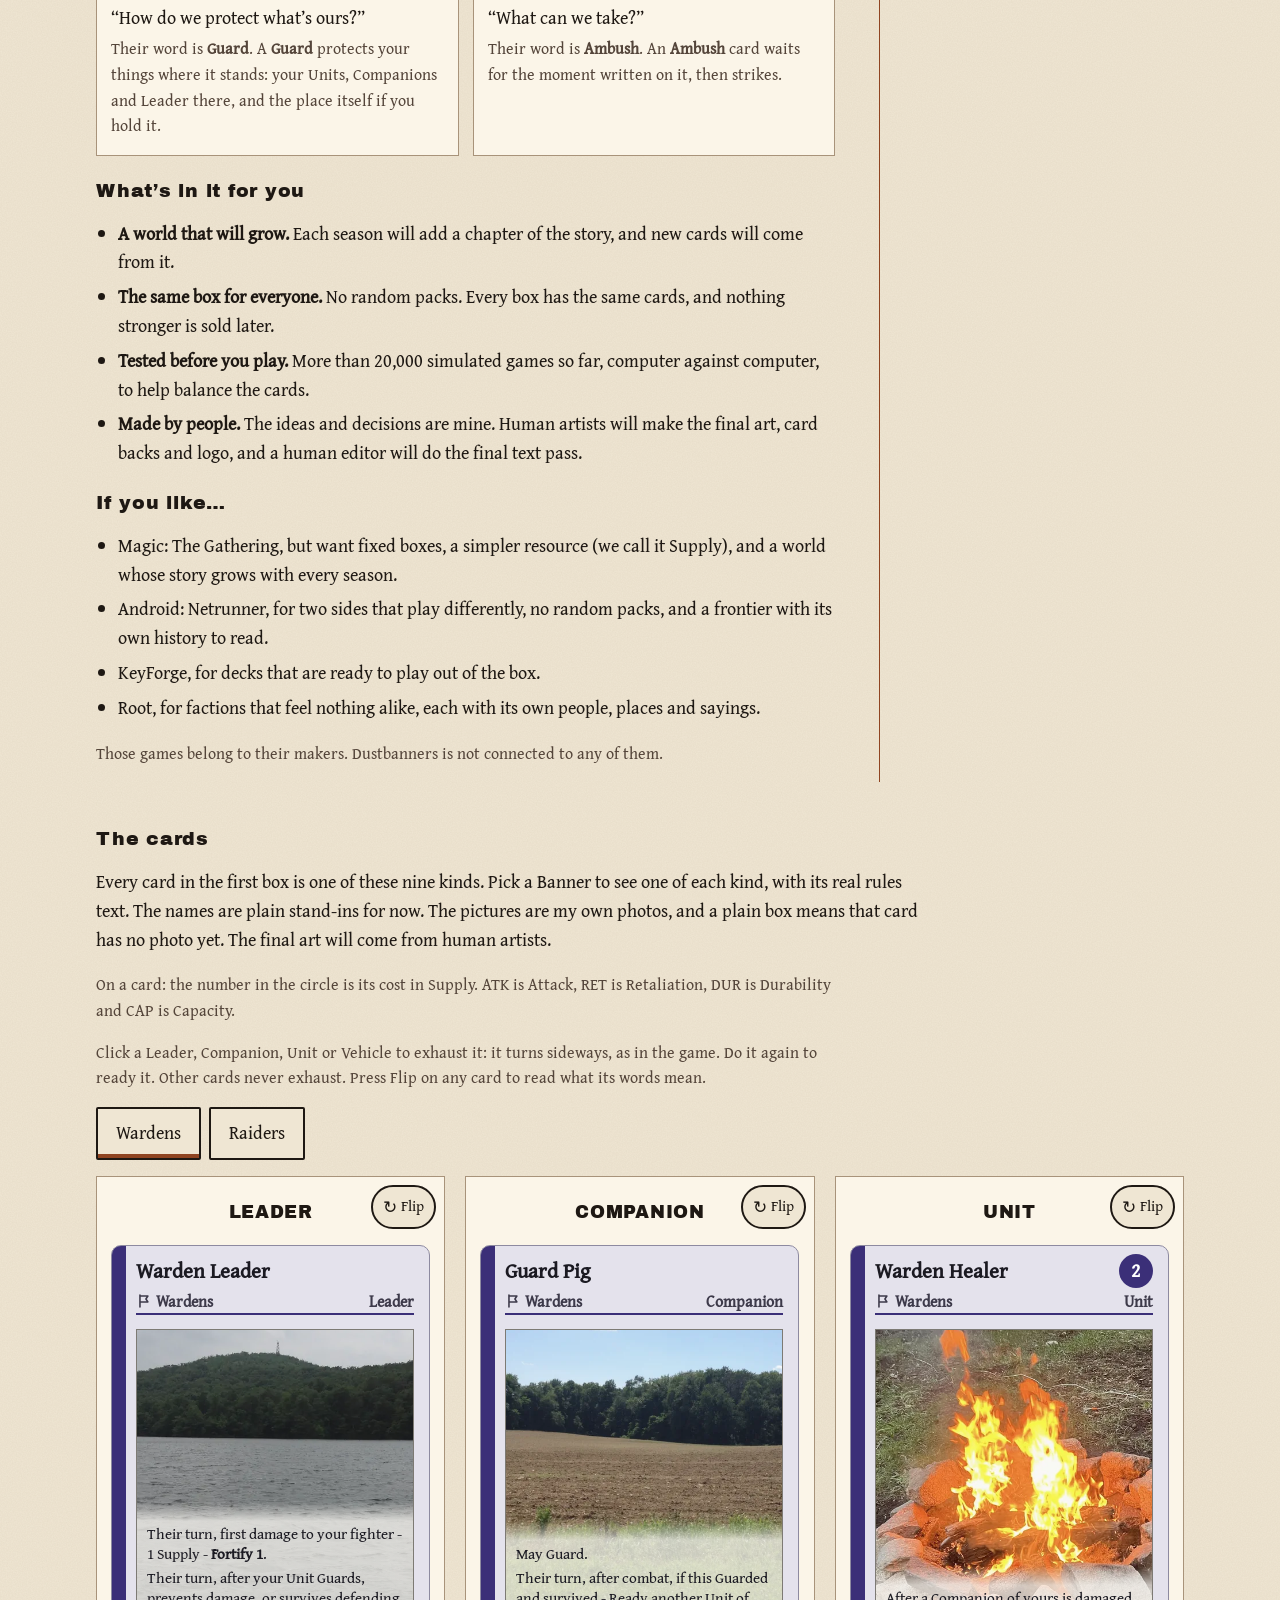
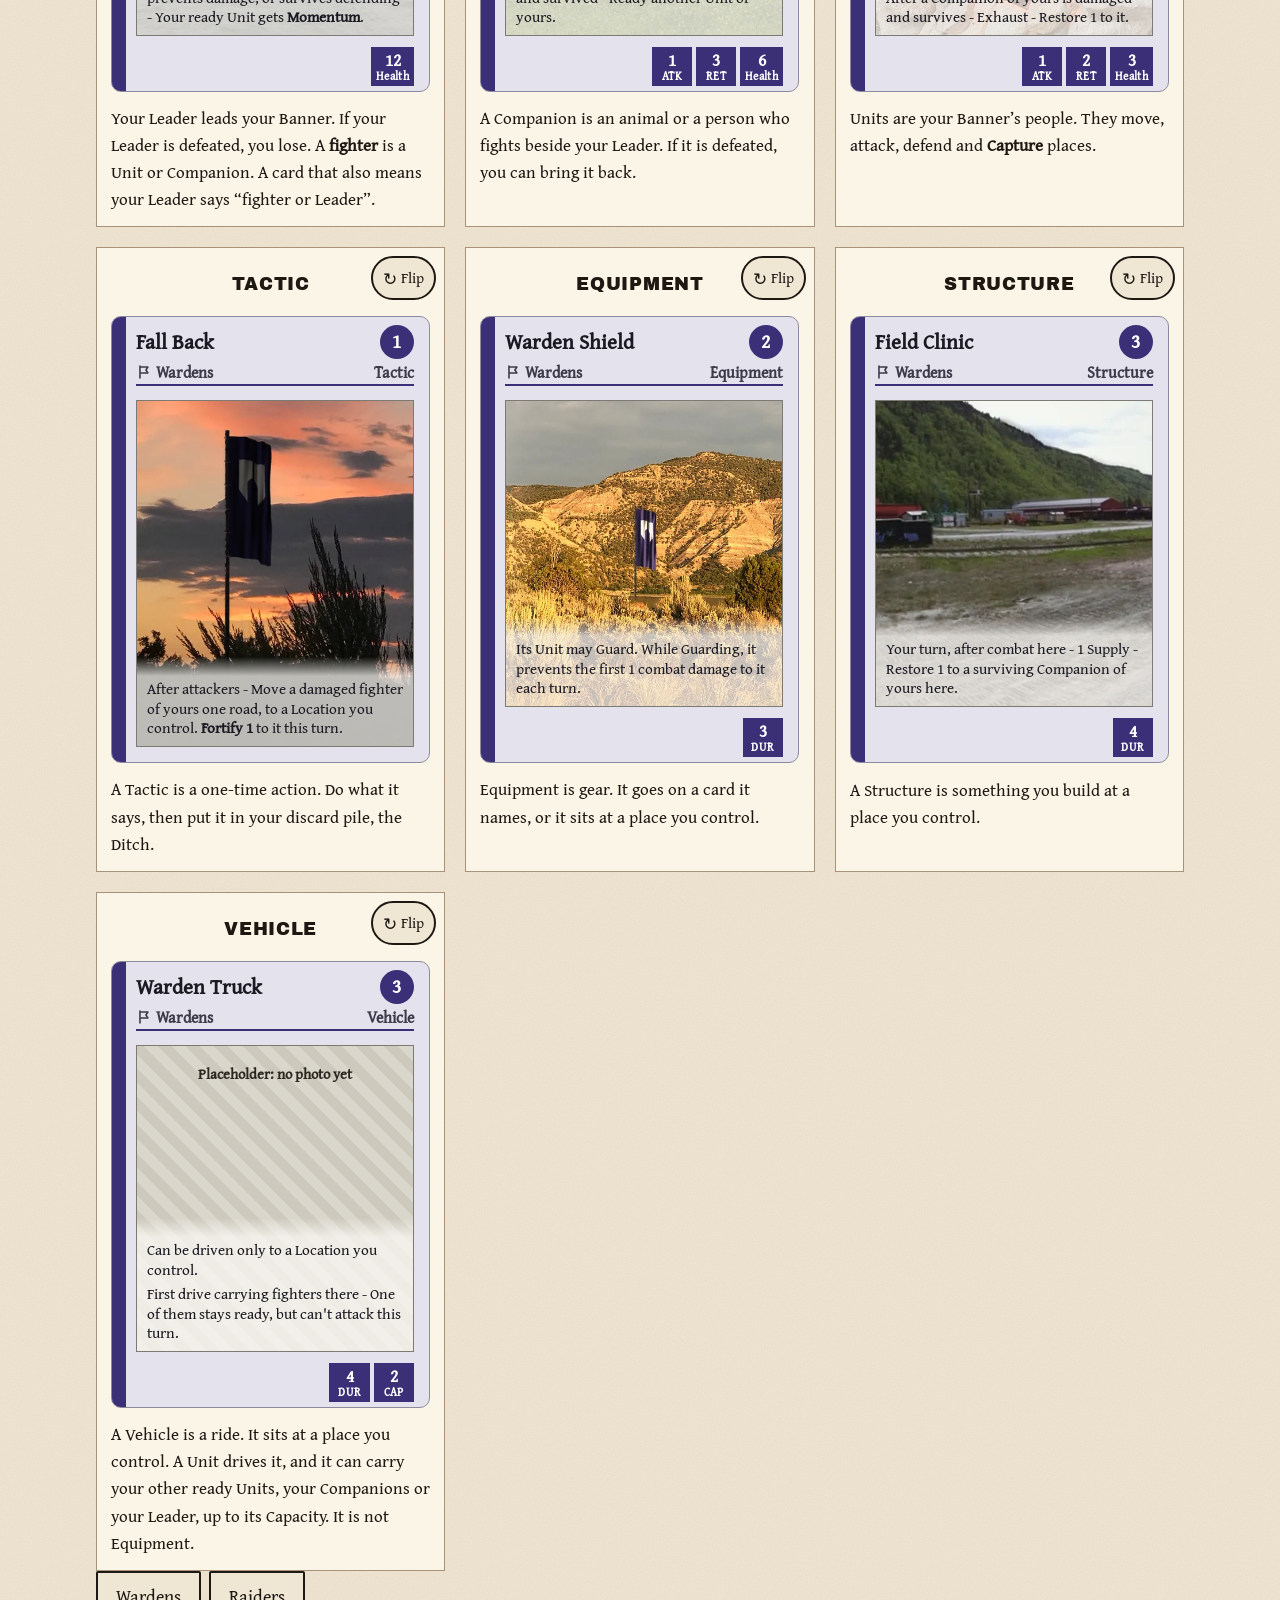
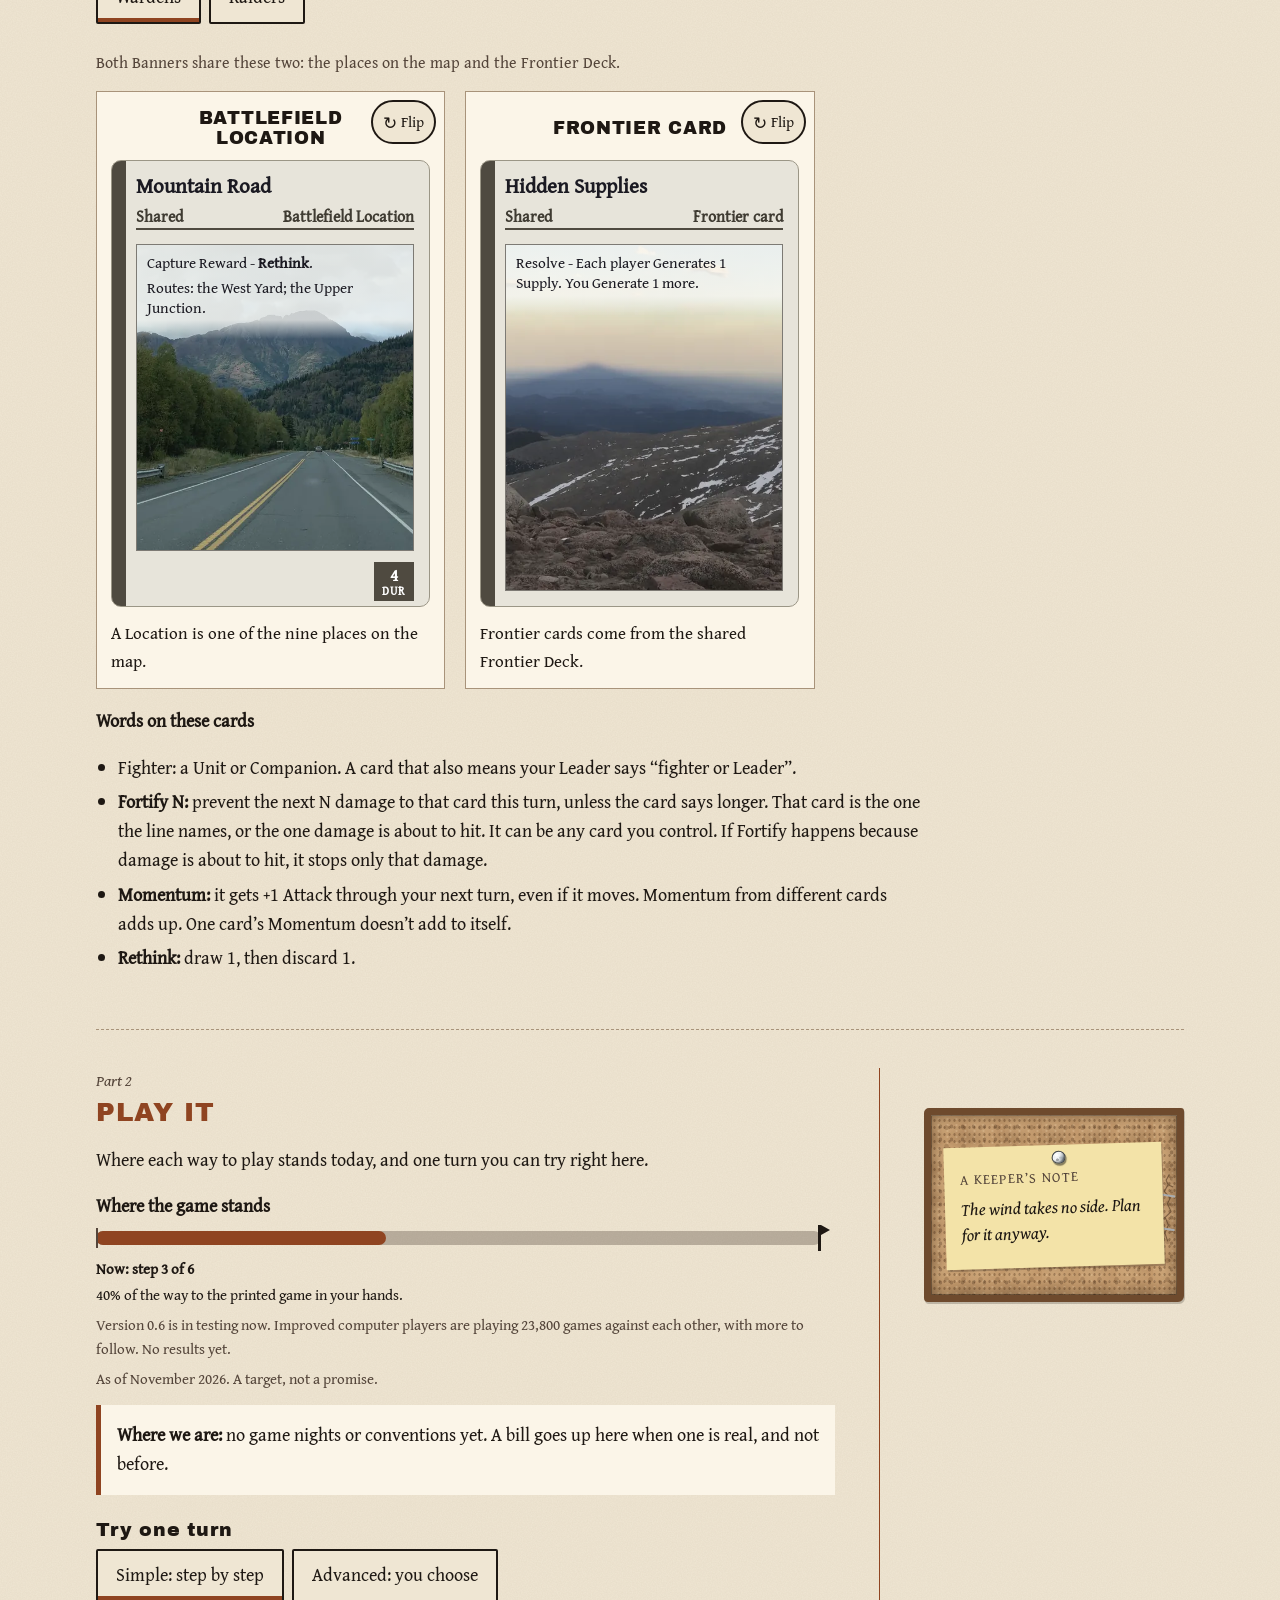
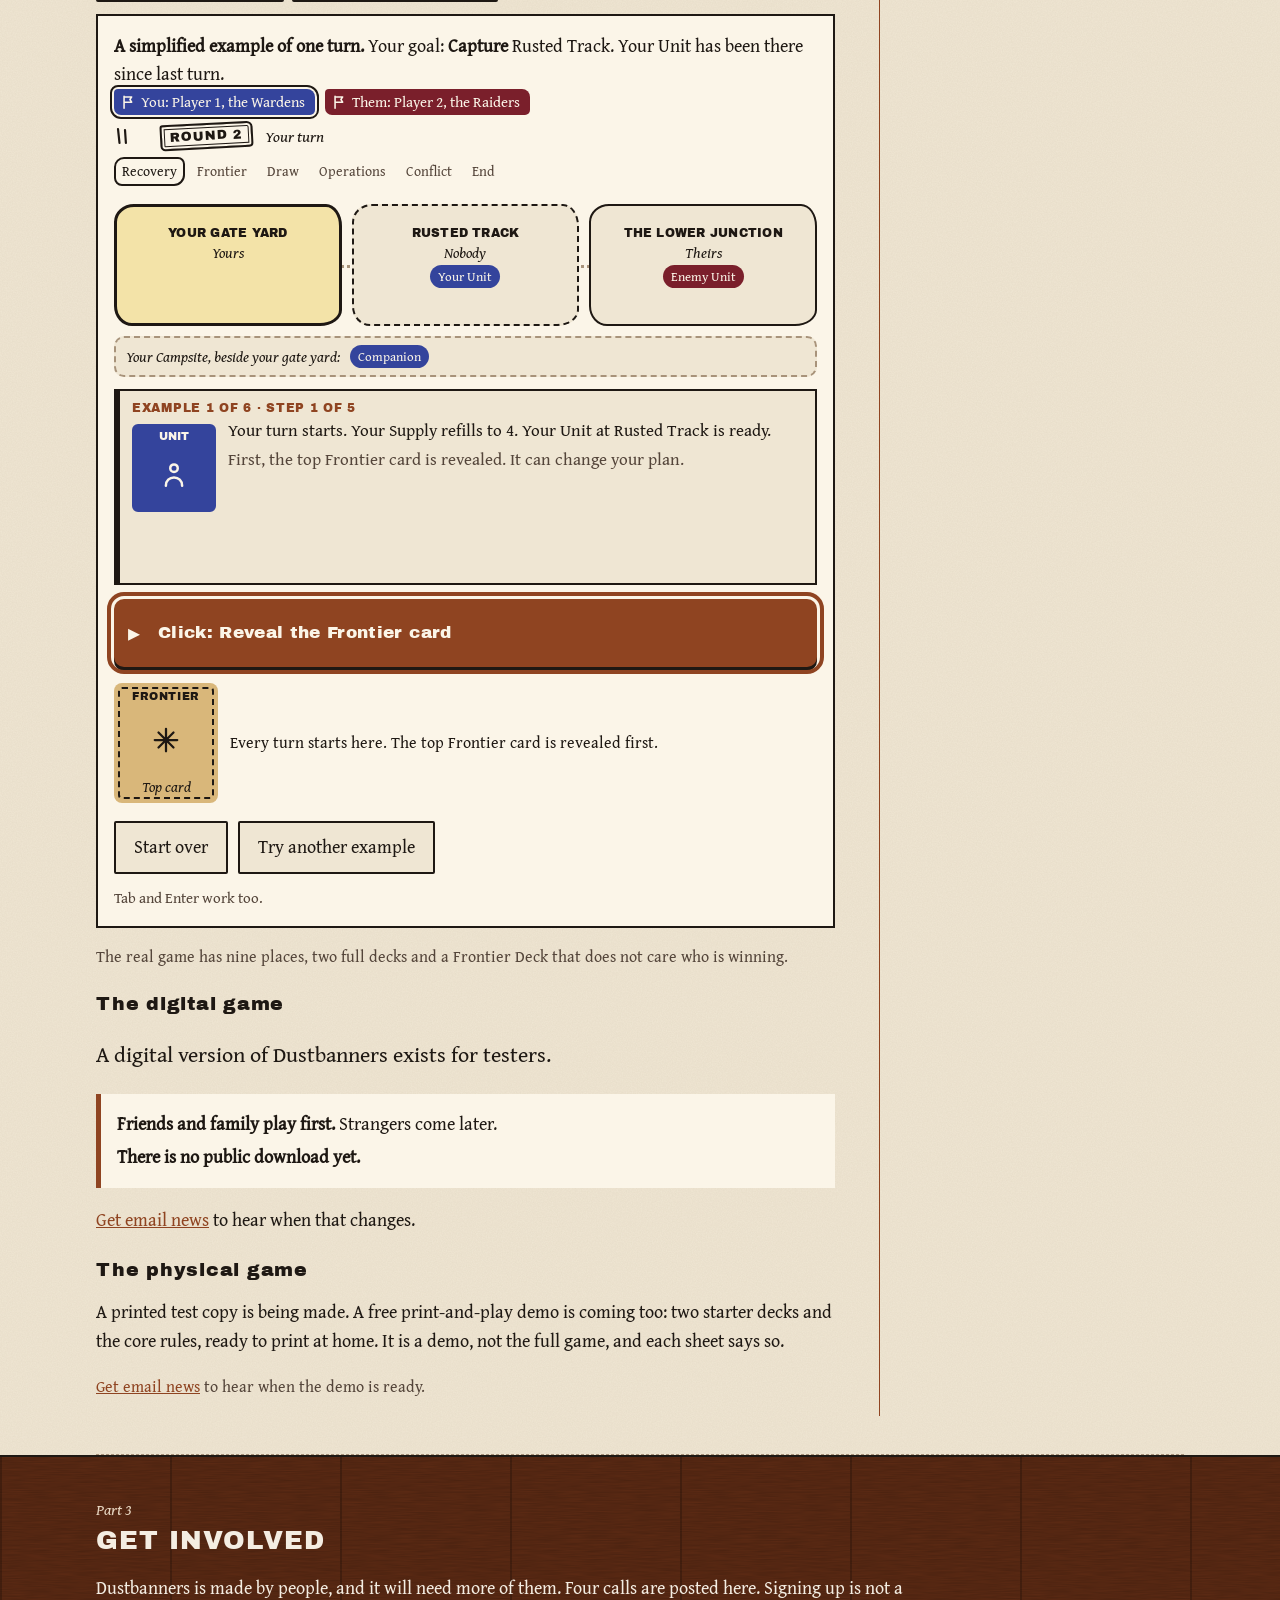
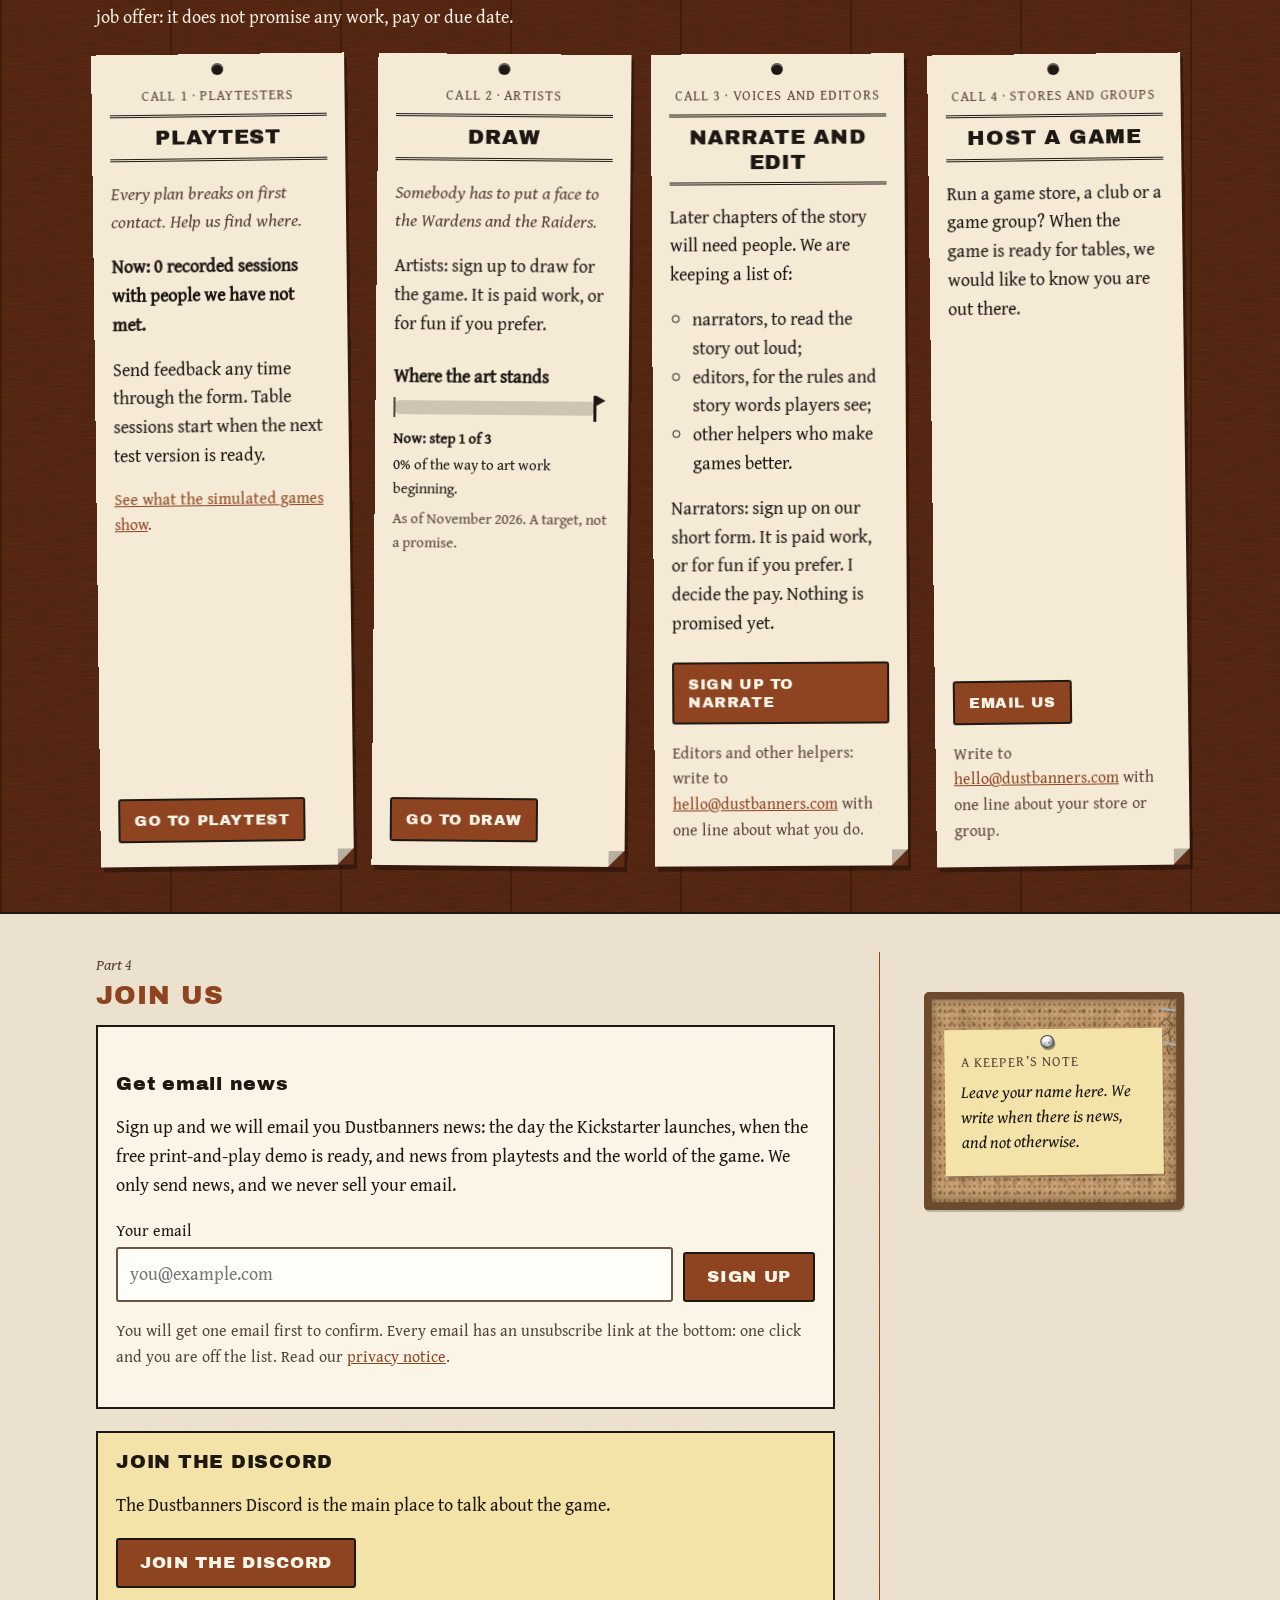
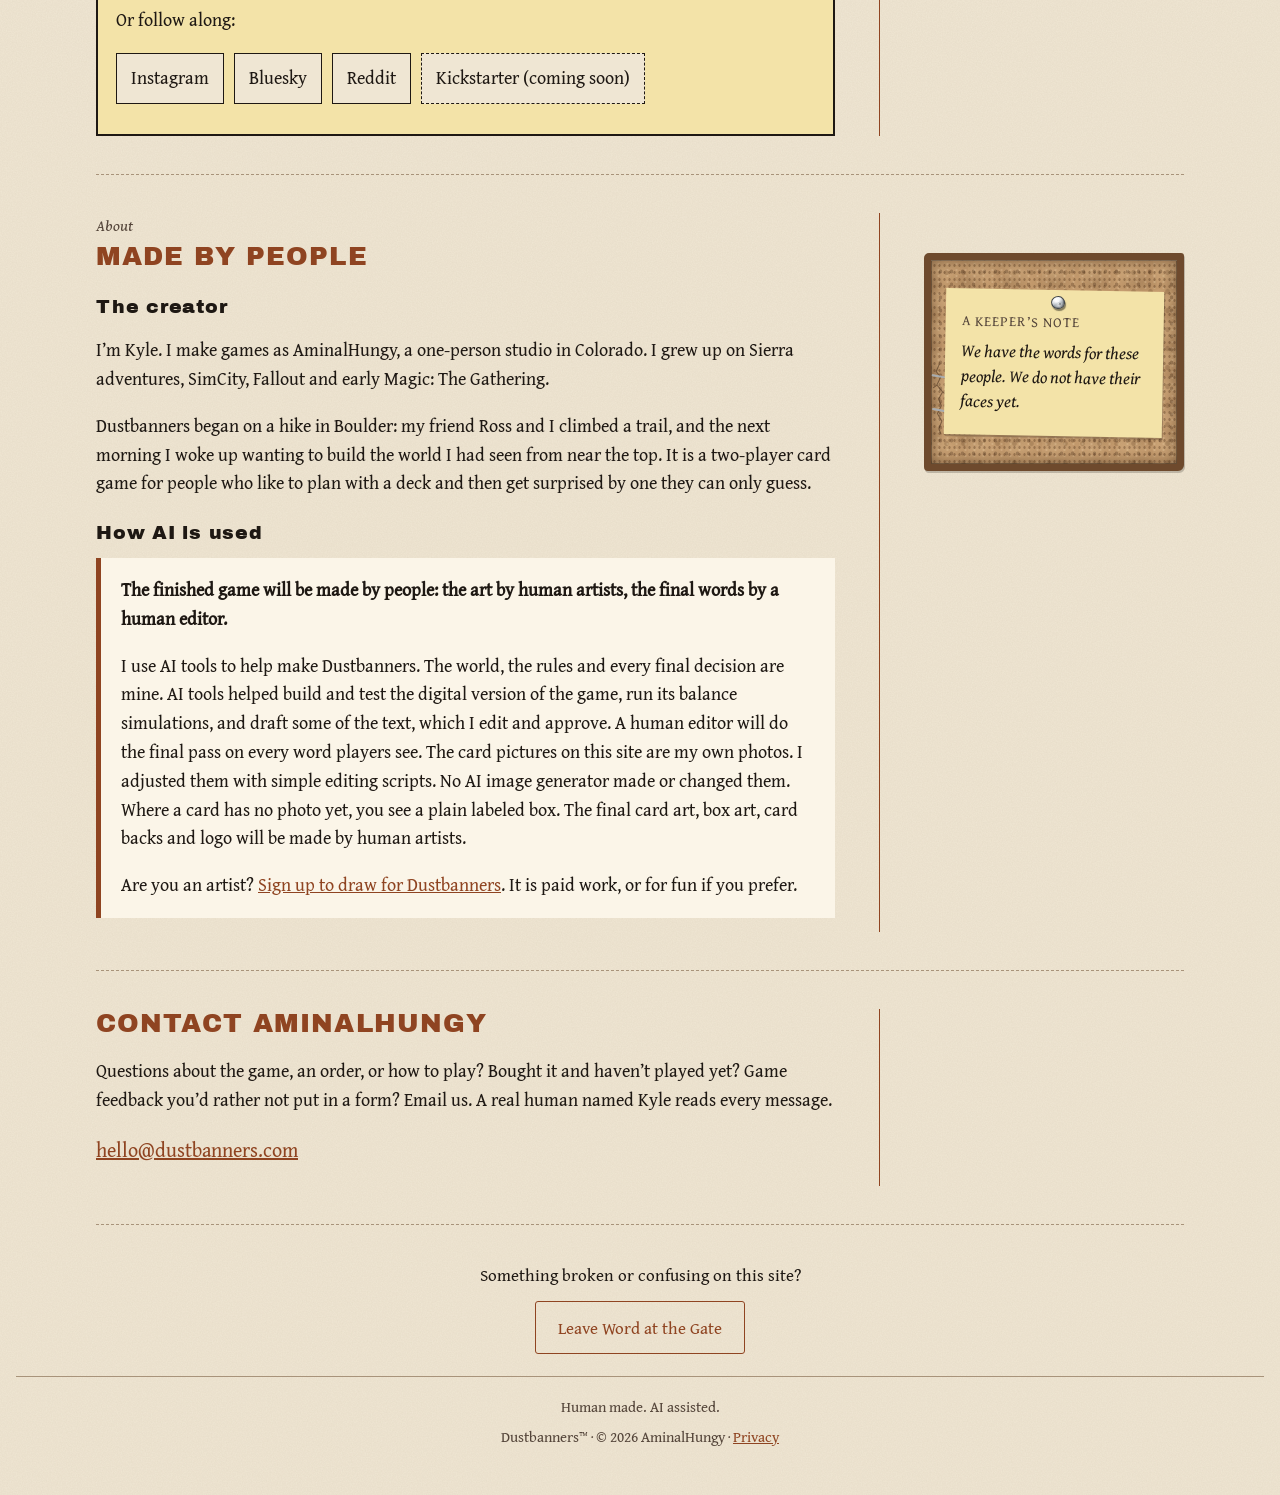
==== commit 69b17468: "Site r51e: the page says human editor everywhere, and the privacy page lists what the artist form as" ====
--- a/index.html
+++ b/index.html
@@ -574,11 +574,11 @@
     then get surprised by one they can only guess.</p>
     <h3 id="ai">How AI is used</h3>
     <div class="panel">
-      <p><strong>The finished game will be made by people: the art by human artists, the final words by a paid human
+      <p><strong>The finished game will be made by people: the art by human artists, the final words by a human
       editor.</strong></p>
       <p>I use AI tools to help make Dustbanners. The world, the rules and every final decision are mine. AI tools helped build and
       test the digital version of the game, run its balance simulations, and draft some of the text, which I edit and approve. A
-      paid human editor will do the final pass on every word players see. The card pictures on this site are my own photos. I adjusted them with simple editing scripts. No AI image generator made or
+      human editor will do the final pass on every word players see. The card pictures on this site are my own photos. I adjusted them with simple editing scripts. No AI image generator made or
       changed them. Where a card has no photo yet, you see a plain labeled box. The final card art, box art, card backs and logo
       will be made by human artists.</p>
       <p>Are you an artist? <a href="draw.html">Sign up to draw for Dustbanners</a>. It is paid work, or for fun if you prefer.</p>
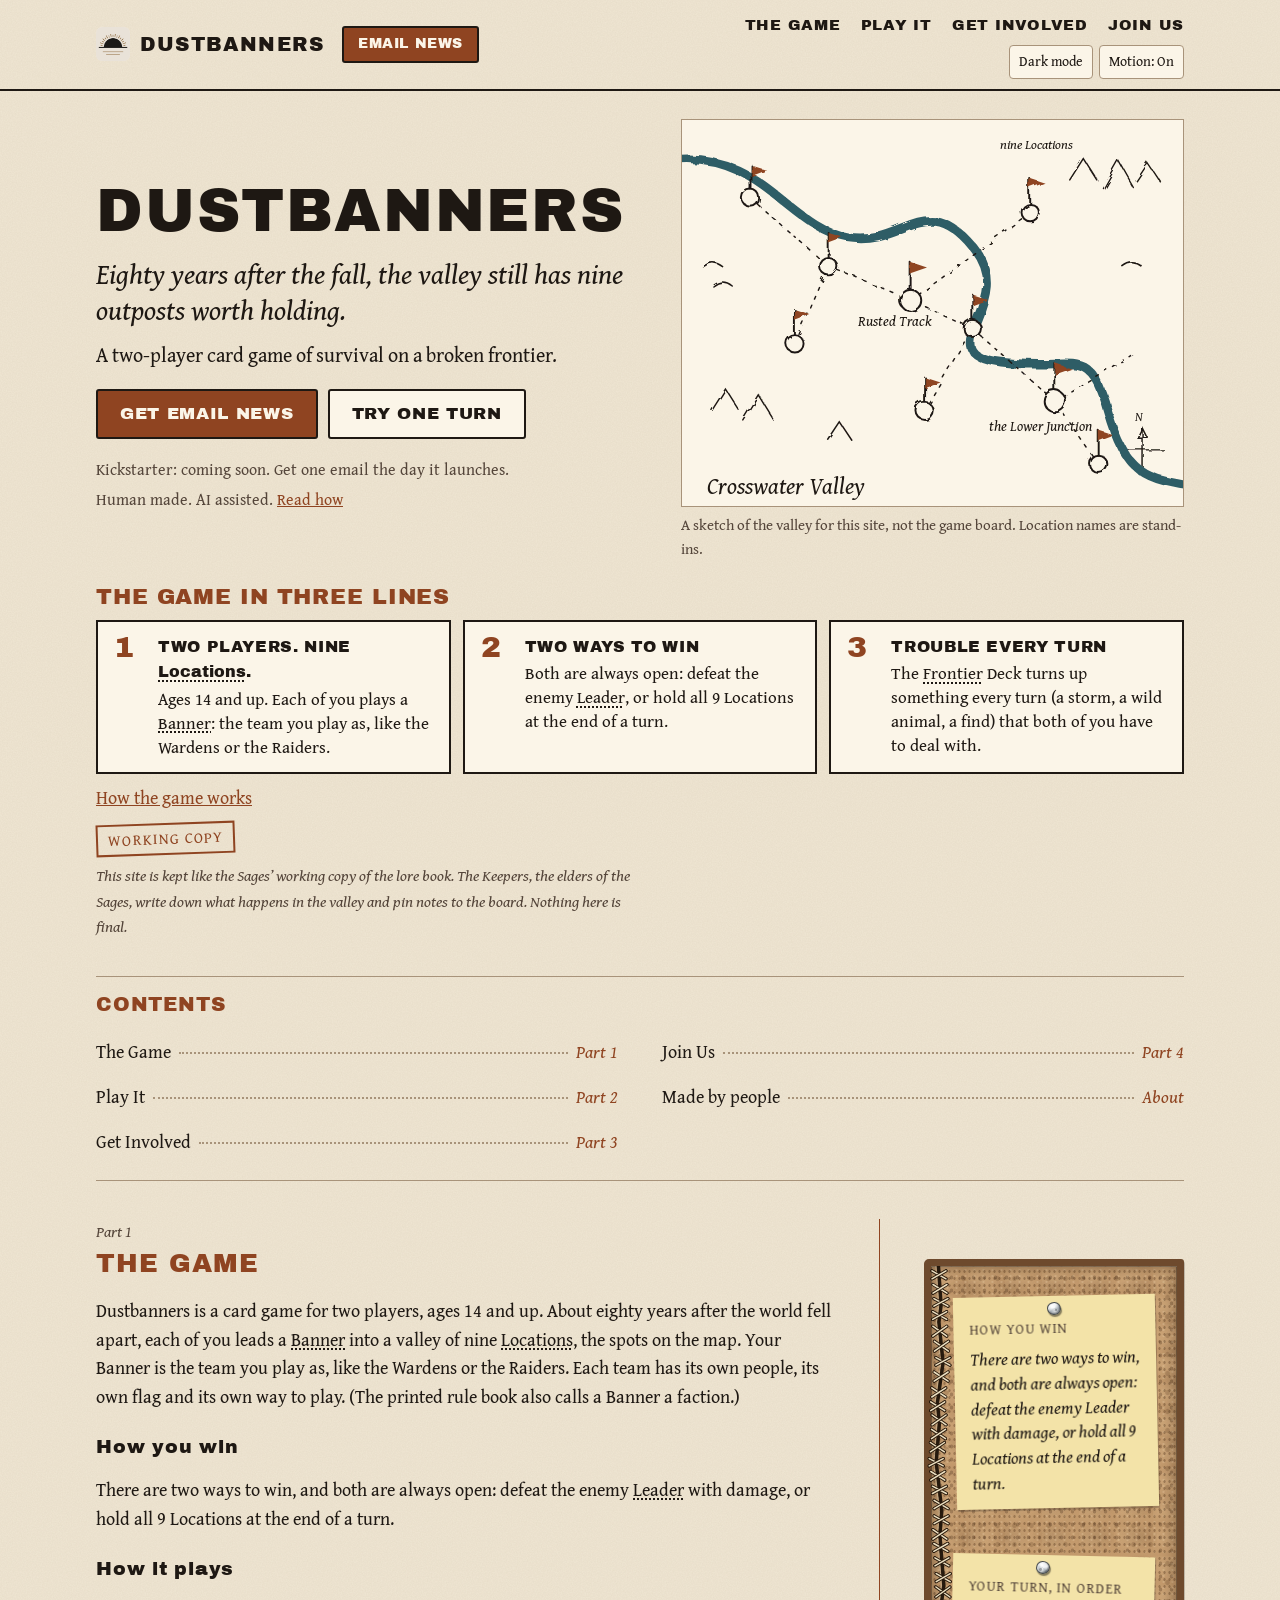
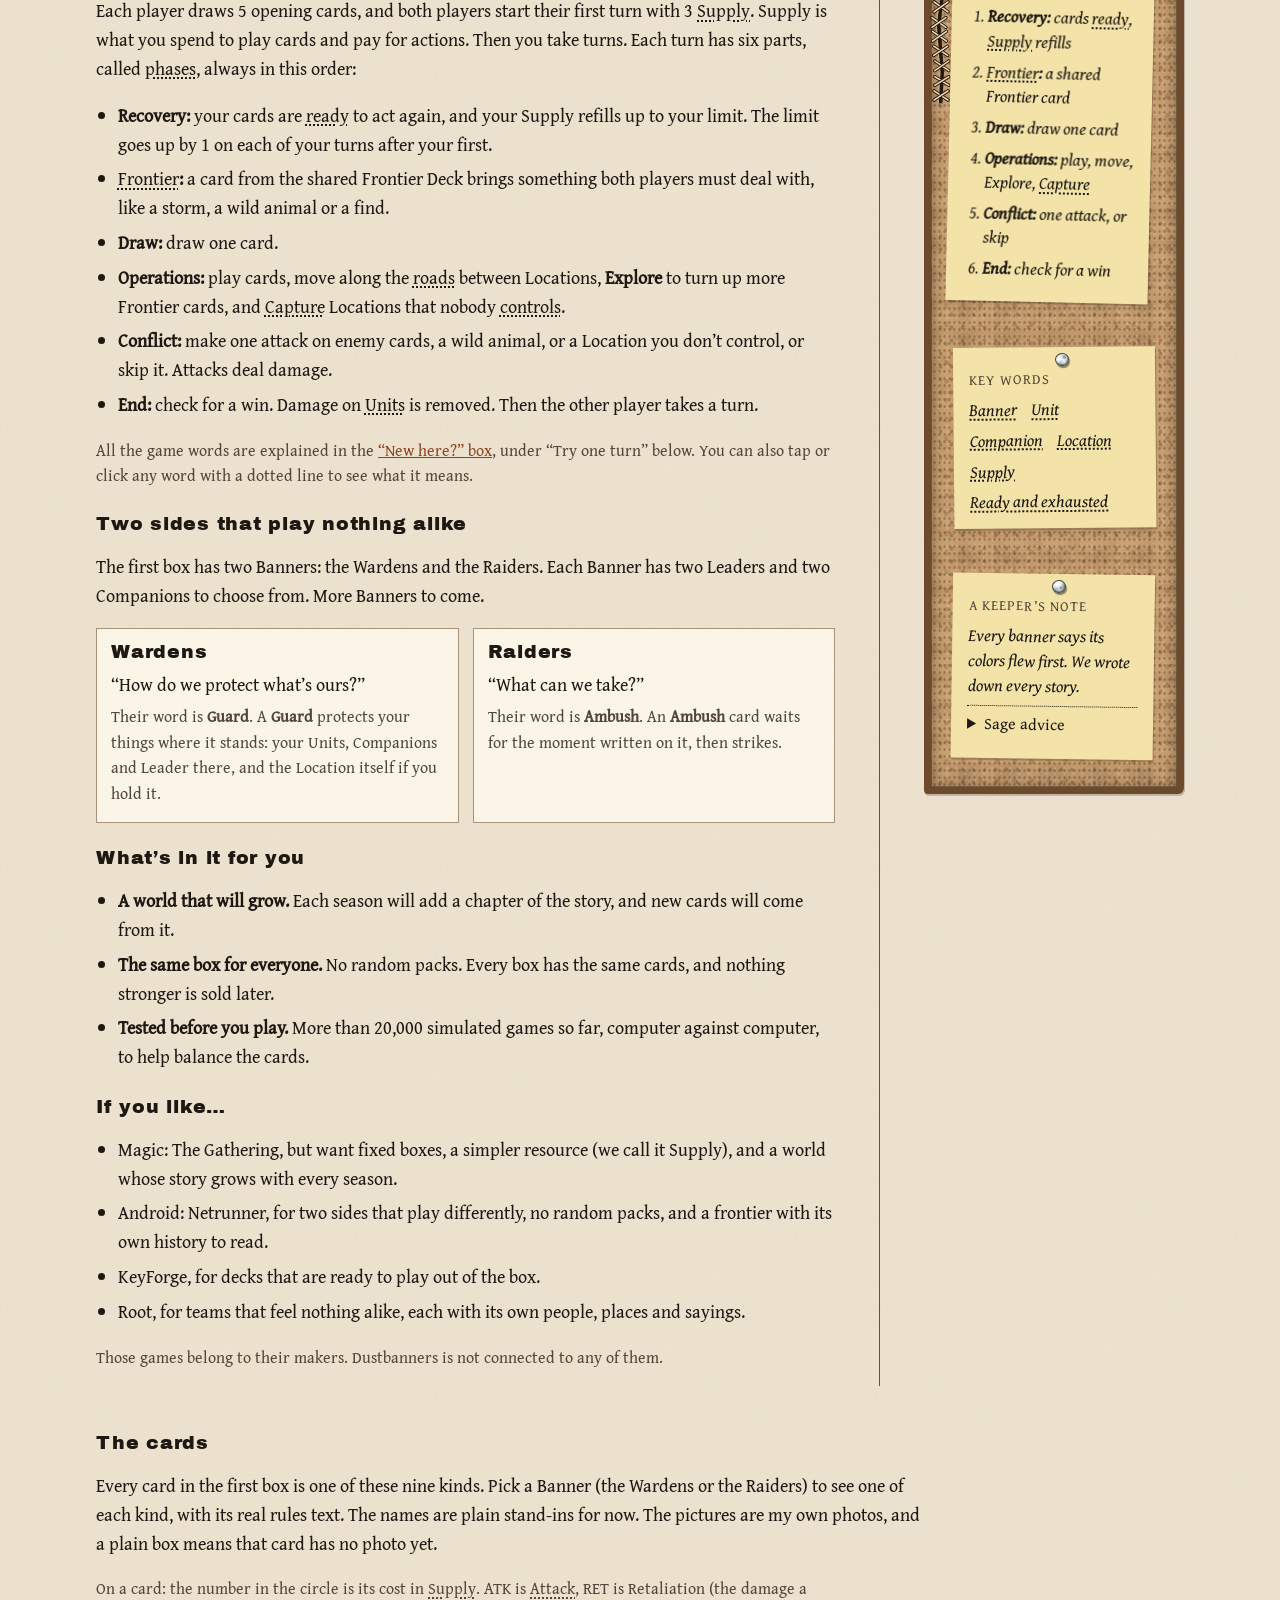
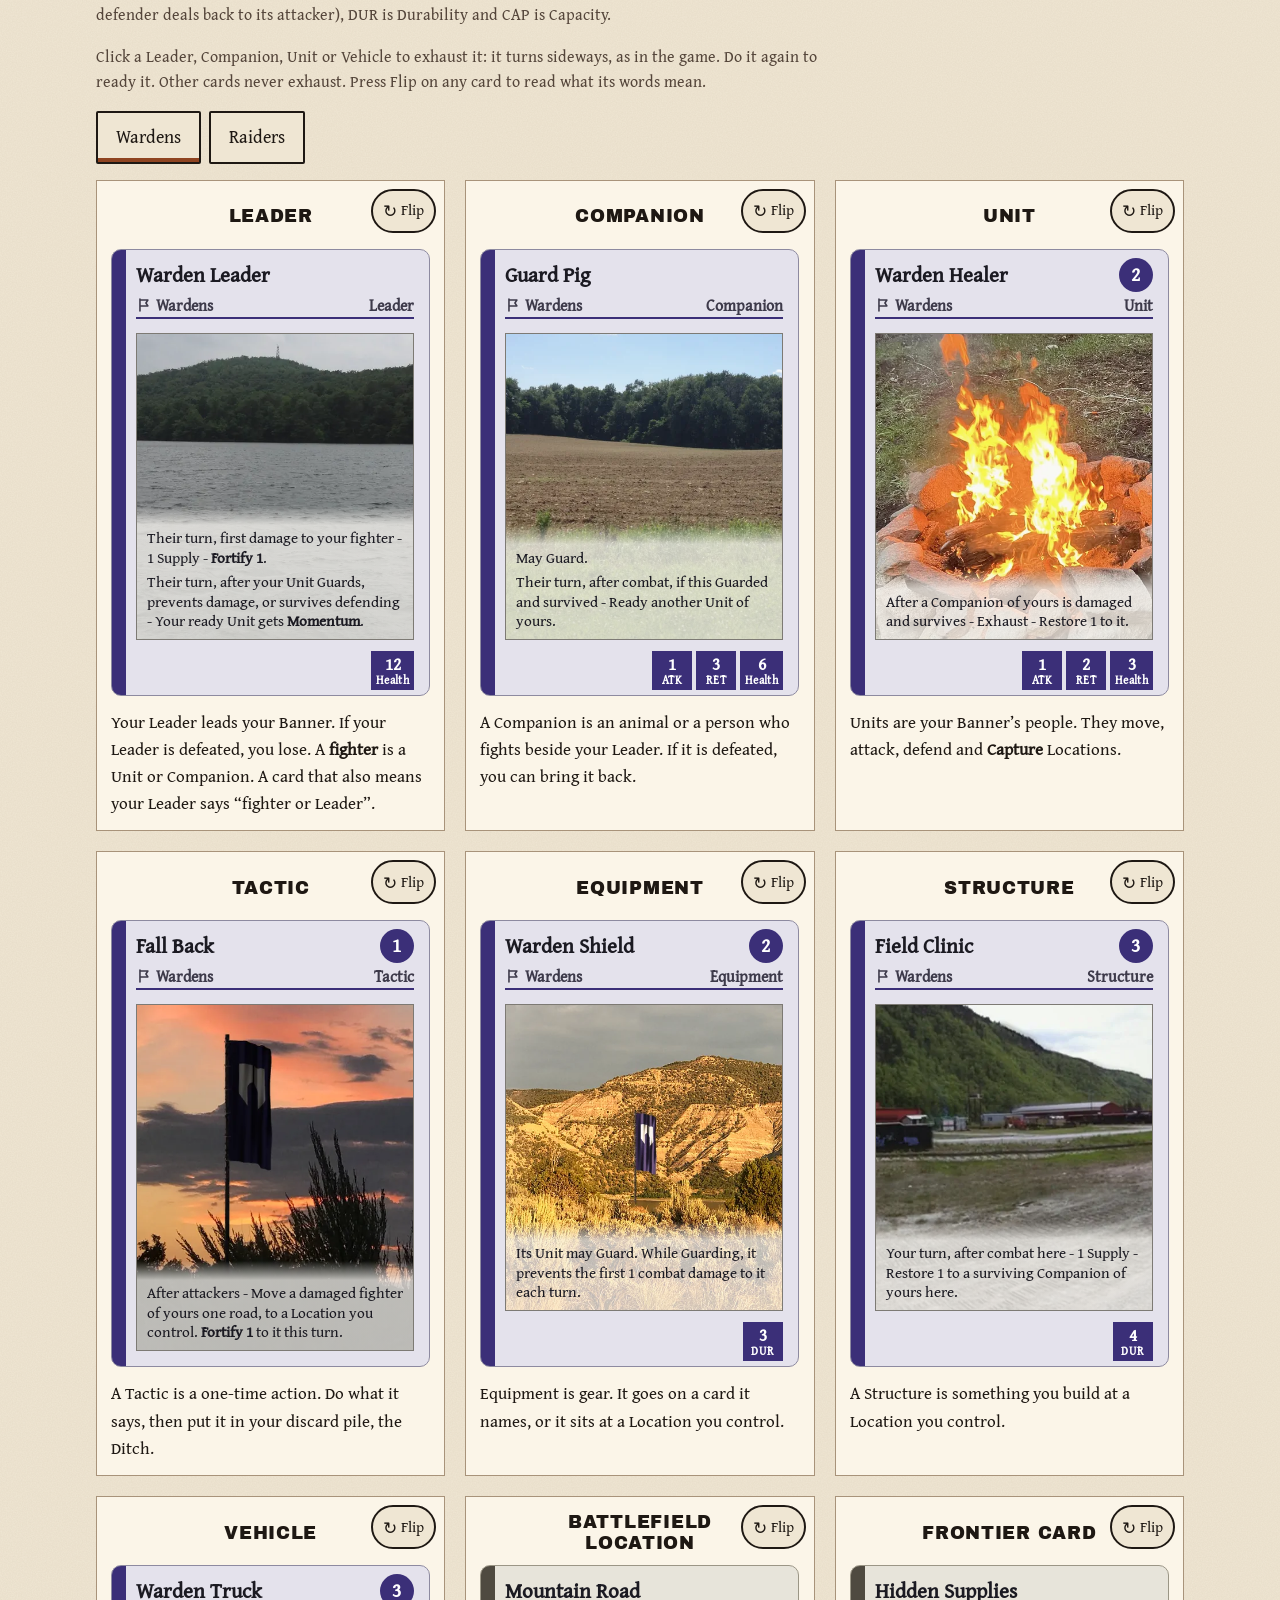
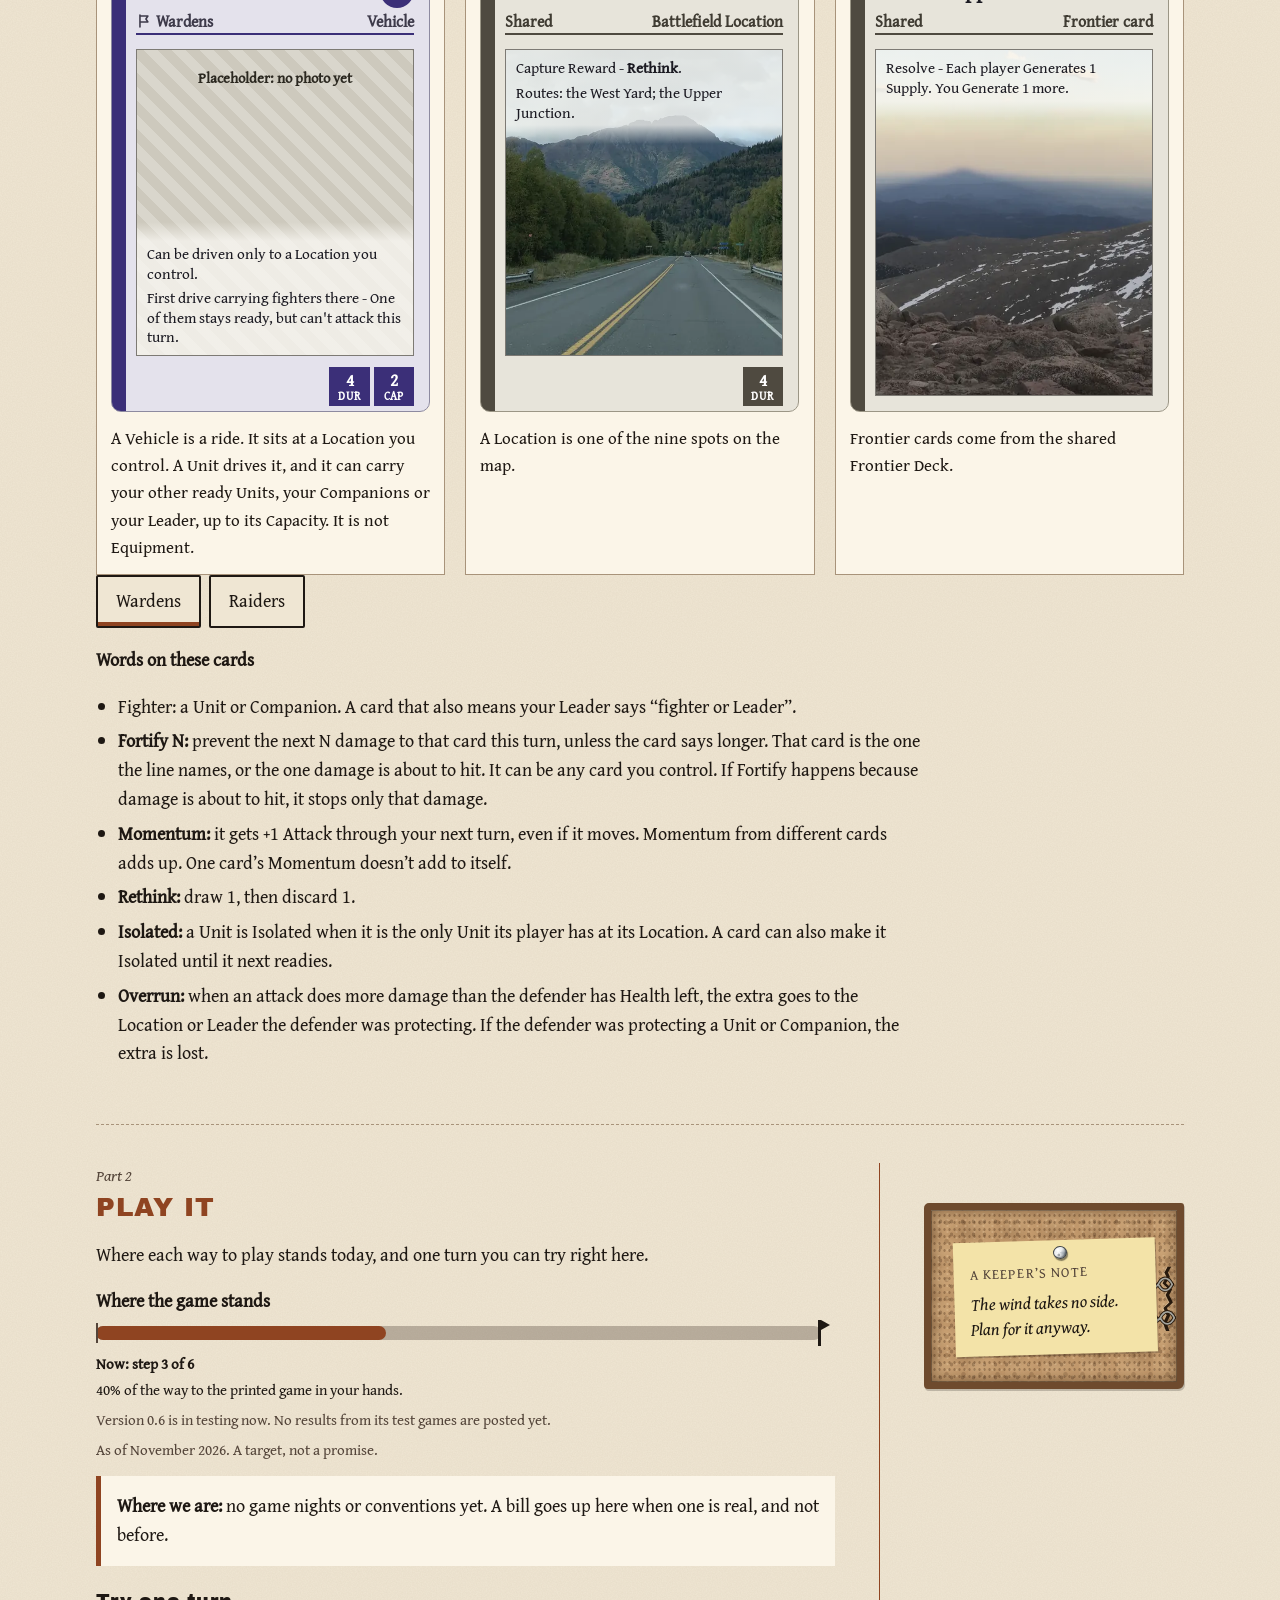
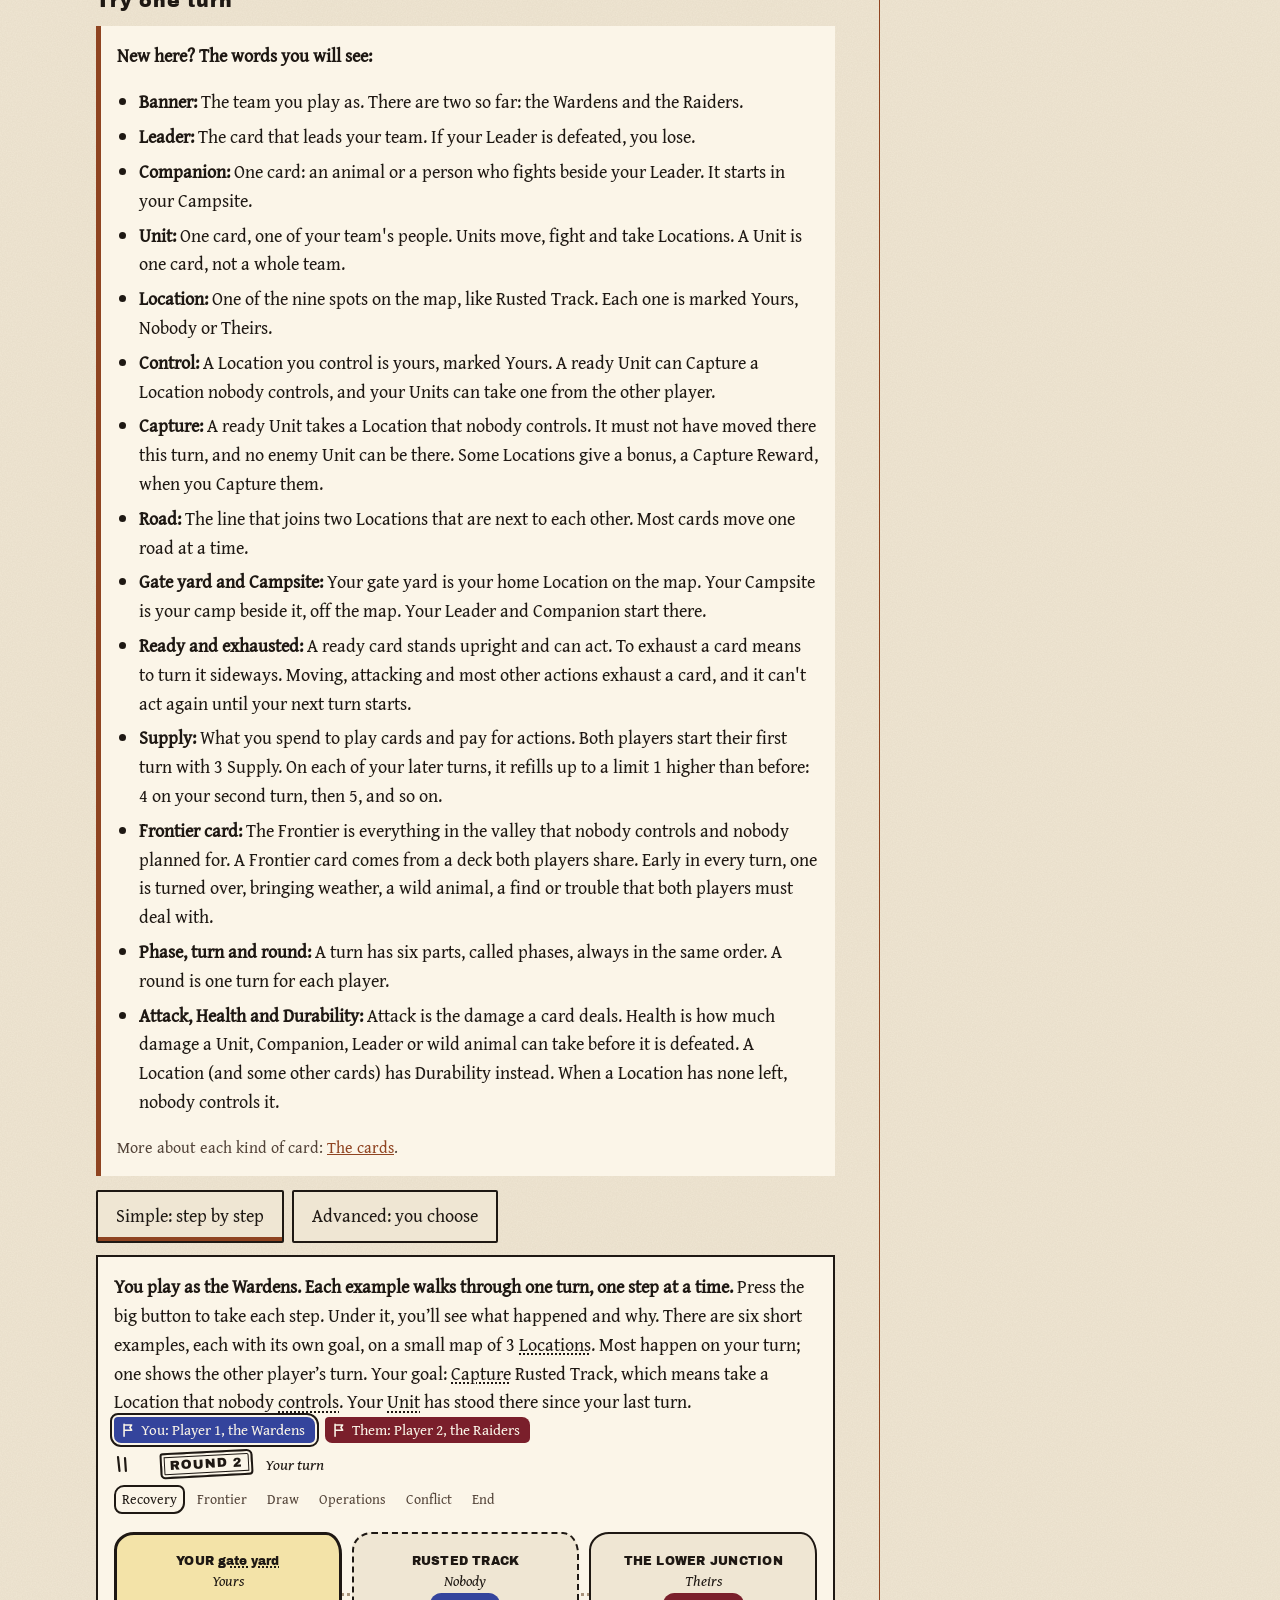
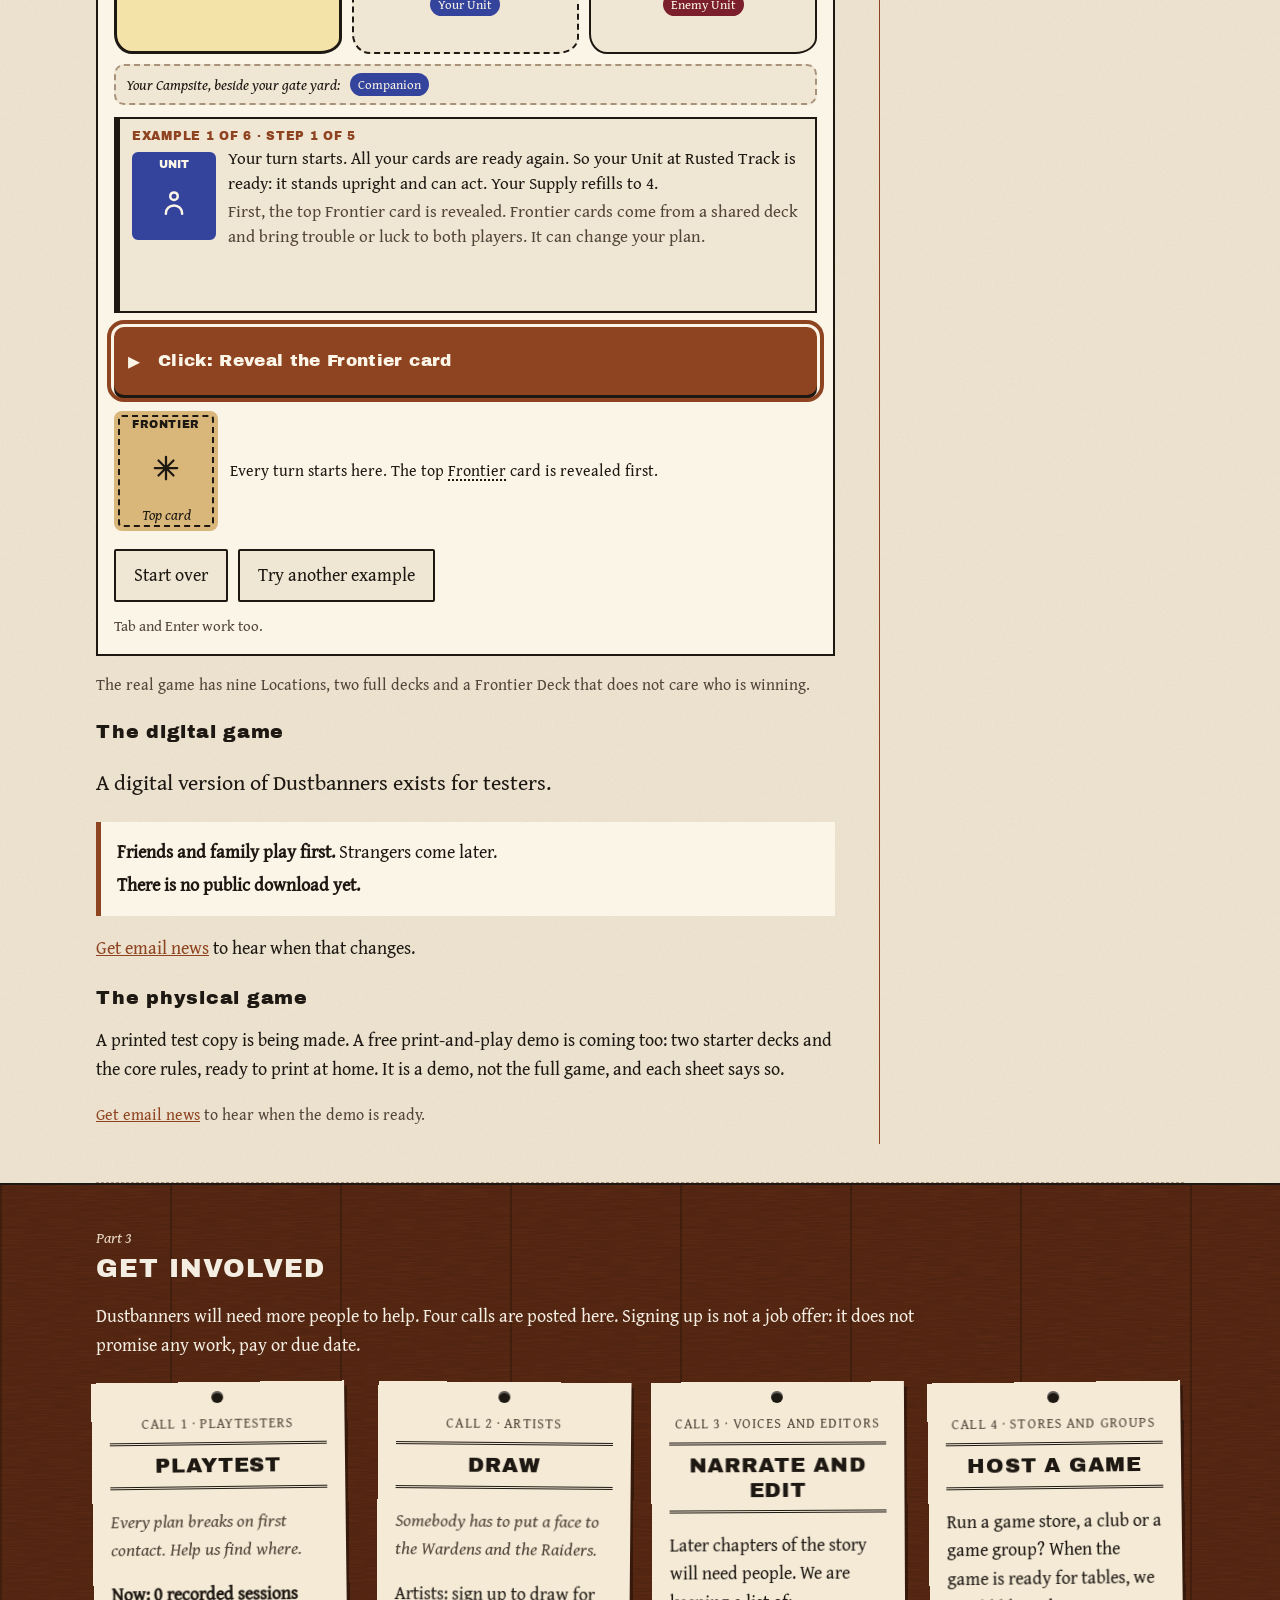
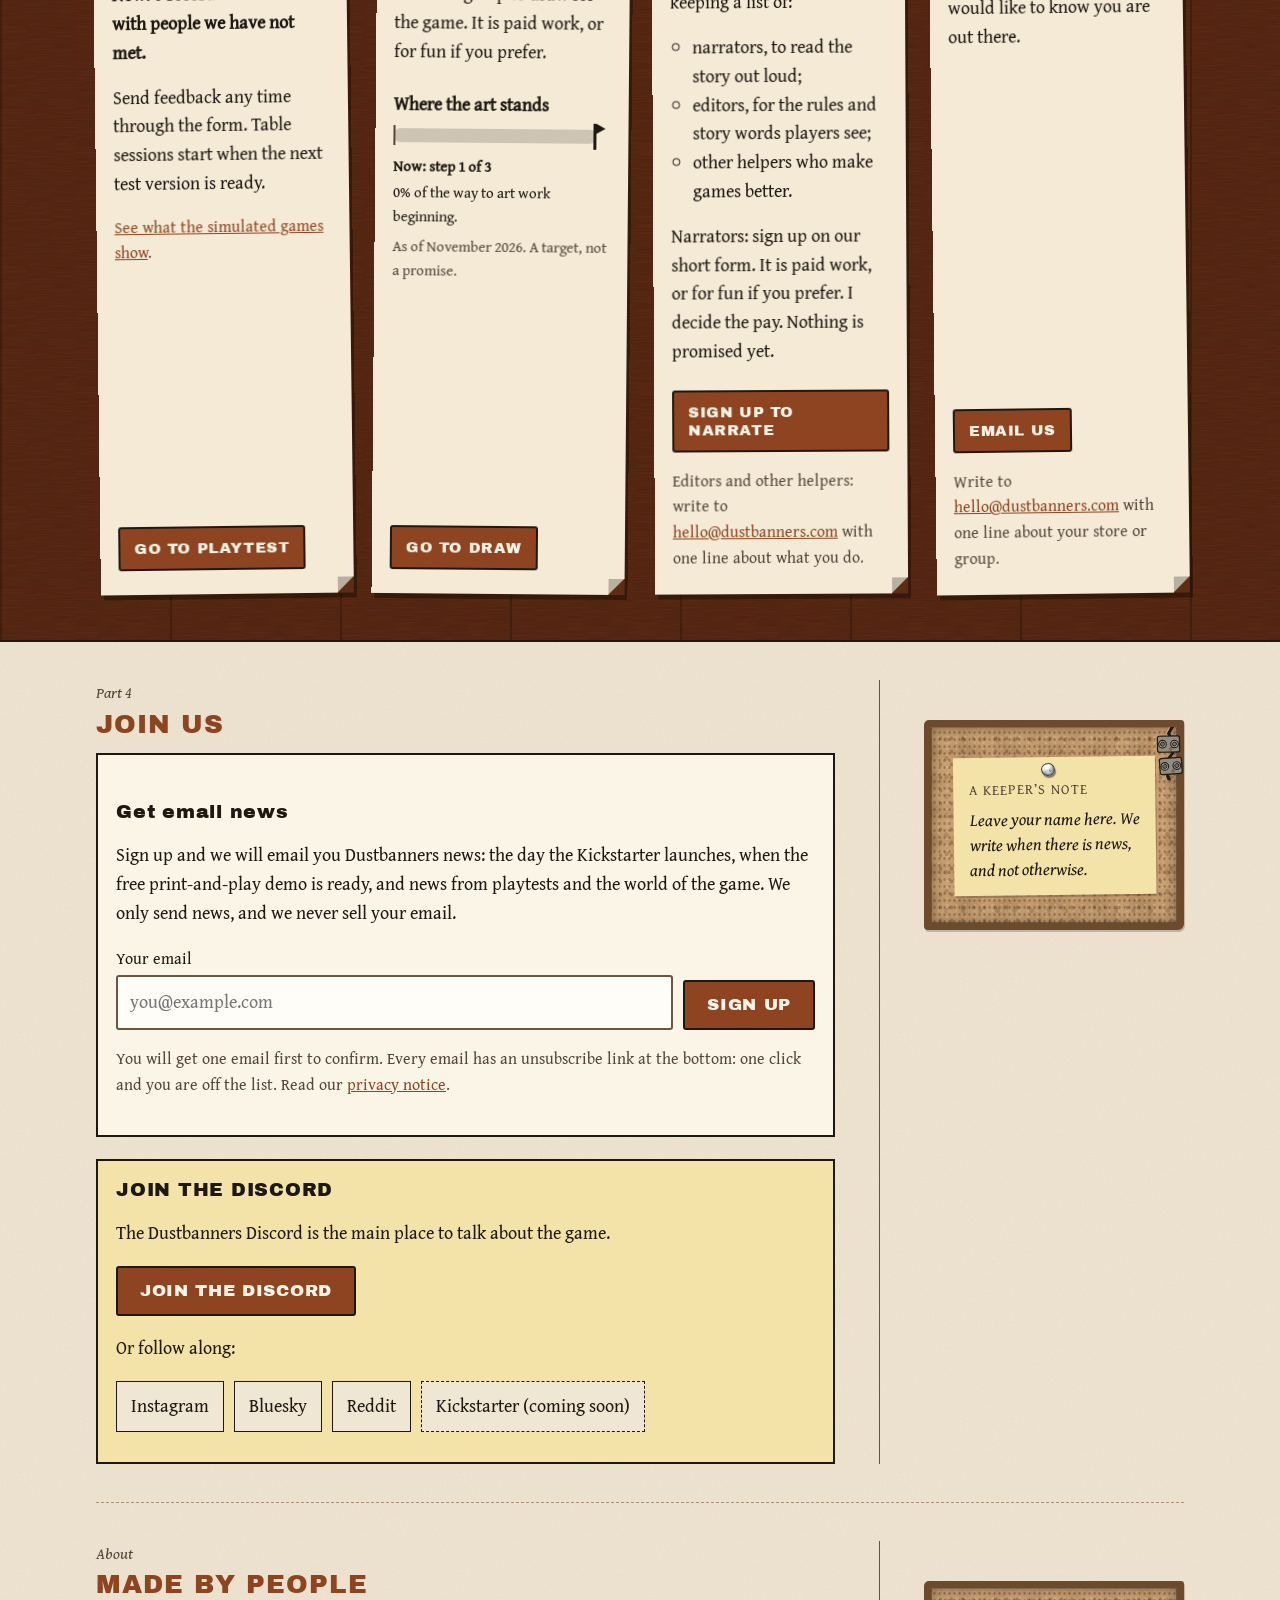
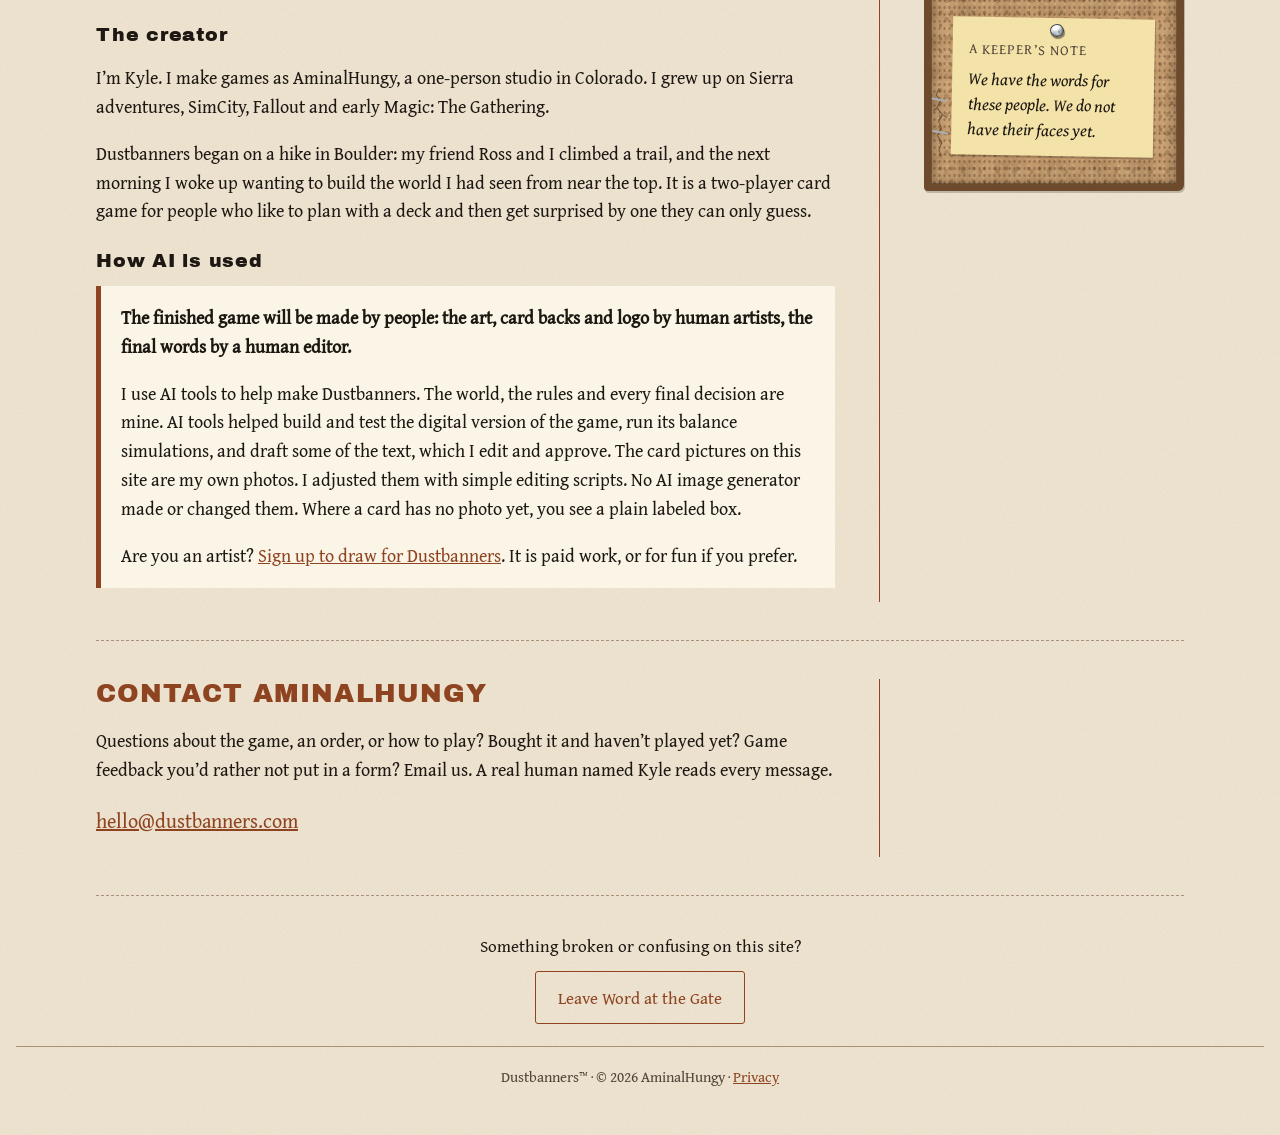
==== commit 27987419: "Site r52g: Try one turn walkthroughs in plain words, tap-to-define game words, the Game section side" ====
--- a/index.html
+++ b/index.html
@@ -6,7 +6,7 @@
 <meta http-equiv="Content-Security-Policy" content="default-src 'self'; script-src 'self'; style-src 'self' 'unsafe-inline'; img-src 'self'; font-src 'self'; connect-src 'none'; object-src 'none'; base-uri 'self'; form-action 'self' https://app.kit.com https://*.kit.com">
 <meta name="referrer" content="strict-origin-when-cross-origin">
 <title>Dustbanners</title>
-<meta name="description" content="Dustbanners: a two-player card game of survival on a broken frontier. Win by breaking the enemy Leader, or by holding the map.">
+<meta name="description" content="Dustbanners: a two-player card game of survival on a broken frontier. Win by defeating the enemy Leader, or by holding the map.">
 <meta property="og:type" content="website">
 <meta property="og:url" content="https://dustbanners.com/">
 <meta property="og:title" content="Dustbanners">
@@ -22,8 +22,10 @@
 <link rel="icon" type="image/png" href="img/sun.png">
 <link rel="apple-touch-icon" href="apple-touch-icon.png">
 <link rel="preload" href="fonts/GentiumBookPlus-Regular.woff2" as="font" type="font/woff2" crossorigin>
-<link rel="stylesheet" href="css/site.css?v=r51">
-<script src="js/prefs.js?v=r51"></script>
+<link rel="stylesheet" href="css/site.css?v=r52g">
+<link rel="stylesheet" href="css/define.css?v=r52g">
+<link rel="stylesheet" href="css/boards.css?v=r52g">
+<script src="js/prefs.js?v=r52g"></script>
 </head>
 <body>
 <a class="skip" href="#main">Skip to the page</a>
@@ -61,7 +63,7 @@
   </div>
   <figure class="map-fig">
     <svg class="map" viewBox="0 0 520 400" role="img" aria-labelledby="map-t">
-      <title id="map-t">A hand-drawn sketch of Crosswater Valley. A river winds from the top left to the bottom right. Nine small places with flags sit along it, joined by dotted trails. Two places are labeled with stand-in names: Rusted Track and the Lower Junction.</title>
+      <title id="map-t">A hand-drawn sketch of Crosswater Valley. A river winds from the top left to the bottom right. Nine small Locations with flags sit along it, joined by dotted trails. Two Locations are labeled with stand-in names: Rusted Track and the Lower Junction.</title>
       <defs><filter id="wob"><feTurbulence baseFrequency=".035" numOctaves="2" seed="7" result="t"/><feDisplacementMap in="SourceGraphic" in2="t" scale="6"/></filter></defs>
       <g filter="url(#wob)">
         <g class="lyr lyr-land"><path class="ink" stroke-width="1.5" d="M30 300 l14 -22 l14 22 M62 310 l16 -26 l16 26 M400 60 l14 -22 l14 22 M436 70 l16 -28 l16 28 M470 62 l12 -18 l12 18 M150 330 l12 -18 l12 18 M20 150 q10 -8 20 0 M30 170 q10 -8 20 0 M455 150 q10 -8 20 0 M476 318 v44 M454 340 h44 M476 318 l-5 10 h10 z"/></g>
@@ -77,16 +79,16 @@
       <text x="182" y="214" font-size="15">Rusted Track</text>
       <text x="318" y="322" font-size="15">the Lower Junction</text>
       <text x="470" y="312" font-size="13">N</text>
-      <text x="330" y="30" font-size="14">nine places</text>
+      <text x="330" y="30" font-size="14">nine Locations</text>
     </svg>
-    <figcaption>A sketch of the valley for this site, not the game board. Place names are stand-ins.</figcaption>
+    <figcaption>A sketch of the valley for this site, not the game board. Location names are stand-ins.</figcaption>
   </figure>
 
 <section class="strip" aria-labelledby="strip-h">
   <h2 id="strip-h">The game in three lines</h2>
-  <ol>
-    <li><span class="t">Two players. Nine places.</span><span class="d">Ages 14 and up. Each of you leads a faction into the valley.</span></li>
-    <li><span class="t">Two ways to win</span><span class="d">Both are always open: break the enemy Leader, or hold all 9 places at the end of a turn.</span></li>
+  <ol data-define="strip">
+    <li><span class="t">Two players. Nine Locations.</span><span class="d">Ages 14 and up. Each of you plays a Banner: the team you play as, like the Wardens or the Raiders.</span></li>
+    <li><span class="t">Two ways to win</span><span class="d">Both are always open: defeat the enemy Leader, or hold all 9 Locations at the end of a turn.</span></li>
     <li><span class="t">Trouble every turn</span><span class="d">The Frontier Deck turns up something every turn (a storm, a wild animal, a find) that both of you have to deal with.</span></li>
   </ol>
   <p class="more"><a href="#game">How the game works</a></p>
@@ -112,7 +114,21 @@
   <div class="body">
     <p class="folio">Part 1</p>
     <h2 id="game-h">The Game</h2>
-    <p>You lead a Banner into a valley of nine places, about eighty years after the world fell apart. Every faction flies a banner, and in this game the side you lead is called a Banner.</p>
+    <p class="kb-row"><button type="button" class="kb-tab" aria-haspopup="dialog" aria-controls="kb-sheet" aria-expanded="false"><span class="kb-tack" aria-hidden="true"></span>Keeper&rsquo;s board</button></p>
+    <p data-define="game">Dustbanners is a card game for two players, ages 14 and up. About eighty years after the world fell apart, each of you leads a Banner into a valley of nine Locations, the spots on the map. Your Banner is the team you play as, like the Wardens or the Raiders. Each team has its own people, its own flag and its own way to play. (The printed rule book also calls a Banner a faction.)</p>
+    <h3>How you win</h3>
+    <p data-define="game">There are two ways to win, and both are always open: defeat the enemy Leader with damage, or hold all 9 Locations at the end of a turn.</p>
+    <h3>How it plays</h3>
+    <p data-define="game">Each player draws 5 opening cards, and both players start their first turn with 3 Supply. Supply is what you spend to play cards and pay for actions. Then you take turns. Each turn has six parts, called phases, always in this order:</p>
+    <ul class="points" data-define="game">
+      <li><strong>Recovery:</strong> your cards are ready to act again, and your Supply refills up to your limit. The limit goes up by 1 on each of your turns after your first.</li>
+      <li><strong>Frontier:</strong> a card from the shared Frontier Deck brings something both players must deal with, like a storm, a wild animal or a find.</li>
+      <li><strong>Draw:</strong> draw one card.</li>
+      <li><strong>Operations:</strong> play cards, move along the roads between Locations, <strong>Explore</strong> to turn up more Frontier cards, and <strong>Capture</strong> Locations that nobody controls.</li>
+      <li><strong>Conflict:</strong> make one attack on enemy cards, a wild animal, or a Location you don&rsquo;t control, or skip it. Attacks deal damage.</li>
+      <li><strong>End:</strong> check for a win. Damage on Units is removed. Then the other player takes a turn.</li>
+    </ul>
+    <p class="small">All the game words are explained in the <a href="#try-words">&ldquo;New here?&rdquo; box</a>, under &ldquo;Try one turn&rdquo; below.<span data-define-hint hidden> You can also tap or click any word with a dotted line to see what it means.</span></p>
     <div class="tag-note">
       <details>
         <summary><svg class="tag-ic" viewBox="0 0 40 40" width="30" height="30" fill="none" stroke="currentColor" stroke-width="2.6" stroke-linecap="round" stroke-linejoin="round" aria-hidden="true" focusable="false"><path d="M11 36C10.6 26 10.2 15 10.8 4.5M11 6C16 4.8 20.5 8.2 27 6.4C25 9.6 25.4 13 28.6 16.4C22 18.2 17 15.2 11.2 17"/></svg><span class="tag-l">A Keeper&rsquo;s note</span> <span class="tag-hint"><span class="t-tap">Tap to read</span><span class="t-click">Click to read</span></span></summary>
@@ -121,12 +137,10 @@
         <p>Some trail marks are meant for one banner only. Don&rsquo;t follow a mark you can&rsquo;t read.</p></details>
       </details>
     </div>
-    <h3>How it plays</h3>
-    <p>Each player draws 5 opening cards, and both players start their first turn with 3 Supply.</p>
     <h3>Two sides that play nothing alike</h3>
-    <p>The first box has two factions: the Wardens and the Raiders. Each Banner has two Leaders and two Companions to choose from. More factions to come.</p>
+    <p>The first box has two Banners: the Wardens and the Raiders. Each Banner has two Leaders and two Companions to choose from. More Banners to come.</p>
     <div class="sides">
-      <div class="side"><h3>Wardens</h3><p>&ldquo;How do we protect what&rsquo;s ours?&rdquo;</p><p class="small">Their word is <strong>Guard</strong>. A <strong>Guard</strong> protects your things where it stands: your Units, Companions and Leader there, and the place itself if you hold it.</p></div>
+      <div class="side"><h3>Wardens</h3><p>&ldquo;How do we protect what&rsquo;s ours?&rdquo;</p><p class="small">Their word is <strong>Guard</strong>. A <strong>Guard</strong> protects your things where it stands: your Units, Companions and Leader there, and the Location itself if you hold it.</p></div>
       <div class="side"><h3>Raiders</h3><p>&ldquo;What can we take?&rdquo;</p><p class="small">Their word is <strong>Ambush</strong>. An <strong>Ambush</strong> card waits for the moment written on it, then strikes.</p></div>
     </div>
     <h3>What&rsquo;s in it for you</h3>
@@ -134,7 +148,6 @@
       <li><strong>A world that will grow.</strong> Each season will add a chapter of the story, and new cards will come from it.</li>
       <li><strong>The same box for everyone.</strong> No random packs. Every box has the same cards, and nothing stronger is sold later.</li>
       <li><strong>Tested before you play.</strong> More than 20,000 simulated games so far, computer against computer, to help balance the cards.</li>
-      <li><strong>Made by people.</strong> The ideas and decisions are mine. Human artists will make the final art, card backs and logo, and a human editor will do the final text pass.</li>
     </ul>
     <div class="comparables">
       <h3>If you like&hellip;</h3>
@@ -142,12 +155,24 @@
         <li>Magic: The Gathering, but want fixed boxes, a simpler resource (we call it Supply), and a world whose story grows with every season.</li>
         <li>Android: Netrunner, for two sides that play differently, no random packs, and a frontier with its own history to read.</li>
         <li>KeyForge, for decks that are ready to play out of the box.</li>
-        <li>Root, for factions that feel nothing alike, each with its own people, places and sayings.</li>
+        <li>Root, for teams that feel nothing alike, each with its own people, places and sayings.</li>
       </ul>
       <p class="small">Those games belong to their makers. Dustbanners is not connected to any of them.</p>
     </div>
   </div>
   <div class="margin">
+    <div class="scrap" role="note">
+      <p class="who">How you win</p>
+      <p>There are two ways to win, and both are always open: defeat the enemy Leader with damage, or hold all 9 Locations at the end of a turn.</p>
+    </div>
+    <div class="scrap" role="note">
+      <p class="who">Your turn, in order</p>
+      <ol class="pin-list" data-define="board"><li><strong>Recovery:</strong> cards ready, Supply refills</li><li><strong>Frontier:</strong> a shared Frontier card</li><li><strong>Draw:</strong> draw one card</li><li><strong>Operations:</strong> play, move, Explore, Capture</li><li><strong>Conflict:</strong> one attack, or skip</li><li><strong>End:</strong> check for a win</li></ol>
+    </div>
+    <div class="scrap" role="note" data-define-hint hidden>
+      <p class="who">Key words</p>
+      <ul class="pin-words"><li><button type="button" class="dw" data-word="banner" aria-expanded="false" aria-controls="dw-pop" aria-haspopup="dialog">Banner</button></li><li><button type="button" class="dw" data-word="unit" aria-expanded="false" aria-controls="dw-pop" aria-haspopup="dialog">Unit</button></li><li><button type="button" class="dw" data-word="companion" aria-expanded="false" aria-controls="dw-pop" aria-haspopup="dialog">Companion</button></li><li><button type="button" class="dw" data-word="location" aria-expanded="false" aria-controls="dw-pop" aria-haspopup="dialog">Location</button></li><li><button type="button" class="dw" data-word="supply" aria-expanded="false" aria-controls="dw-pop" aria-haspopup="dialog">Supply</button></li><li><button type="button" class="dw" data-word="ready" aria-expanded="false" aria-controls="dw-pop" aria-haspopup="dialog">Ready and exhausted</button></li></ul>
+    </div>
     <div class="scrap" role="note">
       <p class="who">A Keeper&rsquo;s note</p>
       <p>Every banner says its colors flew first. We wrote down every story.</p>
@@ -155,20 +180,20 @@
         <p>Some trail marks are meant for one banner only. Don&rsquo;t follow a mark you can&rsquo;t read.</p></details>
     </div>
     <svg class="cracks" viewBox="0 0 100 100" preserveAspectRatio="none" aria-hidden="true" focusable="false"><path class="c" d="M3 0L4.1 3.5L3.2 5L4.9 8.6L2.6 12.2L3.4 14L2.1 17.5L4.4 21.8L3.6 24L5.2 28.5L3.1 32L4.6 36.2L3.9 39M4.4 21.8L5.9 23.1L5.6 24.9L7.2 26.4M2.6 12.2L1.2 13.9"/><path class="s" d="M1.2 9.6L6.6 10.4M1.4 29.4L6.8 30.6"/></svg>
+    <div class="repairs" aria-hidden="true" hidden data-seam="stitch"></div>
   </div>
   <div class="leaf-wide">
     <h3 id="cards">The cards</h3>
-    <p>Every card in the first box is one of these nine kinds. Pick a Banner to see one of each kind, with its real rules text. The names are
-    plain stand-ins for now. The pictures are my own photos, and a plain box means that card has no photo yet. The final art will come
-    from human artists.</p>
-    <p class="small">On a card: the number in the circle is its cost in Supply. ATK is Attack, RET is Retaliation, DUR is Durability and CAP is Capacity.</p>
+    <p>Every card in the first box is one of these nine kinds. Pick a Banner (the Wardens or the Raiders) to see one of each kind, with its real rules text. The names are
+    plain stand-ins for now. The pictures are my own photos, and a plain box means that card has no photo yet.</p>
+    <p class="small" data-define="cards">On a card: the number in the circle is its cost in Supply. ATK is Attack, RET is Retaliation (the damage a defender deals back to its attacker), DUR is Durability and CAP is Capacity.</p>
     <p class="small gc-how" hidden><span class="t-tap">Tap a Leader, Companion, Unit or Vehicle</span><span class="t-click">Click a Leader, Companion, Unit or Vehicle</span> to exhaust it: it turns sideways, as in the game. Do it again to ready it. Other cards never exhaust. Press Flip on any card to read what its words mean.</p>
     <div class="d-mode f-switch" role="group" aria-label="Show the cards of one Banner" hidden>
       <button type="button" class="d-act f-pick" data-faction="wardens" aria-pressed="true">Wardens</button>
       <button type="button" class="d-act f-pick" data-faction="raiders" aria-pressed="false">Raiders</button>
     </div>
-    <div class="card-set" data-faction="wardens" role="group" aria-label="Wardens cards">
-    <ul class="card-grid" data-carousel="x" tabindex="0" aria-label="Wardens cards">
+    <div class="card-set" data-faction="wardens" role="group" aria-label="Wardens cards and the 2 shared cards">
+    <ul class="card-grid" data-carousel="x" tabindex="0" aria-label="Wardens cards and the 2 shared cards">
       <li>
         <h3>Leader</h3>
         <article class="gc fac-w" aria-label="Warden Leader, Leader">
@@ -200,7 +225,7 @@
           <div class="gc-rules"><p>After a Companion of yours is damaged and survives - Exhaust - Restore 1 to it.</p></div>
           <ul class="gc-stats" aria-label="Stats"><li><b>1</b><span aria-hidden="true">ATK</span><span class="vh">Attack</span></li><li><b>2</b><span aria-hidden="true">RET</span><span class="vh">Retaliation</span></li><li><b>3</b><span>Health</span></li></ul>
         </article>
-        <p>Units are your Banner&rsquo;s people. They move, attack, defend and <strong>Capture</strong> places.</p>
+        <p>Units are your Banner&rsquo;s people. They move, attack, defend and <strong>Capture</strong> Locations.</p>
       </li>
       <li>
         <h3>Tactic</h3>
@@ -222,7 +247,7 @@
           <div class="gc-rules"><p>Its Unit may Guard. While Guarding, it prevents the first 1 combat damage to it each turn.</p></div>
           <ul class="gc-stats" aria-label="Stats"><li><b>3</b><span aria-hidden="true">DUR</span><span class="vh">Durability</span></li></ul>
         </article>
-        <p>Equipment is gear. It goes on a card it names, or it sits at a place you control.</p>
+        <p>Equipment is gear. It goes on a card it names, or it sits at a Location you control.</p>
       </li>
       <li>
         <h3>Structure</h3>
@@ -233,7 +258,7 @@
           <div class="gc-rules"><p>Your turn, after combat here - 1 Supply - Restore 1 to a surviving Companion of yours here.</p></div>
           <ul class="gc-stats" aria-label="Stats"><li><b>4</b><span aria-hidden="true">DUR</span><span class="vh">Durability</span></li></ul>
         </article>
-        <p>A Structure is something you build at a place you control.</p>
+        <p>A Structure is something you build at a Location you control.</p>
       </li>
       <li>
         <h3>Vehicle</h3>
@@ -244,12 +269,34 @@
           <div class="gc-rules"><p>Can be driven only to a Location you control.</p><p>First drive carrying fighters there - One of them stays ready, but can't attack this turn.</p></div>
           <ul class="gc-stats" aria-label="Stats"><li><b>4</b><span aria-hidden="true">DUR</span><span class="vh">Durability</span></li><li><b>2</b><span aria-hidden="true">CAP</span><span class="vh">Capacity</span></li></ul>
         </article>
-        <p>A Vehicle is a ride. It sits at a place you control. A Unit drives it, and it can carry your other ready Units, your Companions or your Leader, up to its Capacity. It is not Equipment.</p>
+        <p>A Vehicle is a ride. It sits at a Location you control. A Unit drives it, and it can carry your other ready Units, your Companions or your Leader, up to its Capacity. It is not Equipment.</p>
+      </li>
+      <li>
+        <h3>Battlefield Location</h3>
+        <article class="gc fac-n" aria-label="Mountain Road, Battlefield Location">
+          <div class="gc-top"><p class="gc-name">Mountain Road</p></div>
+          <p class="gc-line"><span class="gc-fac">Shared</span><span>Battlefield Location</span></p>
+          <figure class="gc-art"><img src="img/card-photo-location.webp" width="480" height="553" loading="lazy" alt="Photo by Kyle (stand-in art): a paved road that leads into the mountains."></figure>
+          <div class="gc-rules"><p>Capture Reward - <strong>Rethink</strong>.</p><p>Routes: the West Yard; the Upper Junction.</p></div>
+          <ul class="gc-stats" aria-label="Stats"><li><b>4</b><span aria-hidden="true">DUR</span><span class="vh">Durability</span></li></ul>
+        </article>
+        <p>A Location is one of the nine spots on the map.</p>
+      </li>
+      <li>
+        <h3>Frontier card</h3>
+        <article class="gc fac-n" aria-label="Hidden Supplies, Frontier card">
+          <div class="gc-top"><p class="gc-name">Hidden Supplies</p></div>
+          <p class="gc-line"><span class="gc-fac">Shared</span><span>Frontier card</span></p>
+          <figure class="gc-art"><img src="img/card-photo-frontier.webp" width="480" height="553" loading="lazy" alt="Photo by Kyle (stand-in art): a rocky, snowy mountaintop high above a valley."></figure>
+          <div class="gc-rules"><p>Resolve - Each player Generates 1 Supply. You Generate 1 more.</p></div>
+          
+        </article>
+        <p>Frontier cards come from the shared Frontier Deck.</p>
       </li>
     </ul>
     </div>
-    <div class="card-set" data-faction="raiders" role="group" aria-label="Raiders cards">
-    <ul class="card-grid" data-carousel="x" tabindex="0" aria-label="Raiders cards">
+    <div class="card-set" data-faction="raiders" role="group" aria-label="Raiders cards and the 2 shared cards">
+    <ul class="card-grid" data-carousel="x" tabindex="0" aria-label="Raiders cards and the 2 shared cards">
       <li>
         <h3>Leader</h3>
         <article class="gc fac-r" aria-label="Raider Leader, Leader">
@@ -281,7 +328,7 @@
           <div class="gc-rules"><p>Gets +1 Attack when attacking a damaged fighter.</p></div>
           <ul class="gc-stats" aria-label="Stats"><li><b>2</b><span aria-hidden="true">ATK</span><span class="vh">Attack</span></li><li><b>1</b><span aria-hidden="true">RET</span><span class="vh">Retaliation</span></li><li><b>2</b><span>Health</span></li></ul>
         </article>
-        <p>Units are your Banner&rsquo;s people. They move, attack, defend and <strong>Capture</strong> places.</p>
+        <p>Units are your Banner&rsquo;s people. They move, attack, defend and <strong>Capture</strong> Locations.</p>
       </li>
       <li>
         <h3>Tactic</h3>
@@ -303,7 +350,7 @@
           <div class="gc-rules"><p>Its Unit gets +1 Attack when attacking a damaged or Isolated target.</p></div>
           <ul class="gc-stats" aria-label="Stats"><li><b>2</b><span aria-hidden="true">DUR</span><span class="vh">Durability</span></li></ul>
         </article>
-        <p>Equipment is gear. It goes on a card it names, or it sits at a place you control.</p>
+        <p>Equipment is gear. It goes on a card it names, or it sits at a Location you control.</p>
       </li>
       <li>
         <h3>Structure</h3>
@@ -314,7 +361,7 @@
           <div class="gc-rules"><p>After your Raider Unit leaves a contested Location without Capturing it - Look at your top 2 cards. Put 1 in your hand &amp; 1 on the bottom.</p></div>
           <ul class="gc-stats" aria-label="Stats"><li><b>3</b><span aria-hidden="true">DUR</span><span class="vh">Durability</span></li></ul>
         </article>
-        <p>A Structure is something you build at a place you control.</p>
+        <p>A Structure is something you build at a Location you control.</p>
       </li>
       <li>
         <h3>Vehicle</h3>
@@ -325,17 +372,8 @@
           <div class="gc-rules"><p>First drive into a contested or enemy Location - Its driver gets <strong>Momentum</strong>.</p></div>
           <ul class="gc-stats" aria-label="Stats"><li><b>3</b><span aria-hidden="true">DUR</span><span class="vh">Durability</span></li><li><b>1</b><span aria-hidden="true">CAP</span><span class="vh">Capacity</span></li></ul>
         </article>
-        <p>A Vehicle is a ride. It sits at a place you control. A Unit drives it, and it can carry your other ready Units, your Companions or your Leader, up to its Capacity. It is not Equipment.</p>
-      </li>
-    </ul>
-    </div>
-    <div class="d-mode f-switch f-switch-end" role="group" aria-label="Show the cards of one Banner" hidden>
-      <button type="button" class="d-act f-pick-end" data-faction="wardens" aria-pressed="true">Wardens</button>
-      <button type="button" class="d-act f-pick-end" data-faction="raiders" aria-pressed="false">Raiders</button>
-    </div>
-    <div class="card-set card-shared" role="group" aria-label="Cards both Banners share">
-    <p class="small">Both Banners share these two: the places on the map and the Frontier Deck.</p>
-    <ul class="card-grid" data-carousel="x" tabindex="0" aria-label="Shared cards">
+        <p>A Vehicle is a ride. It sits at a Location you control. A Unit drives it, and it can carry your other ready Units, your Companions or your Leader, up to its Capacity. It is not Equipment.</p>
+      </li>
       <li>
         <h3>Battlefield Location</h3>
         <article class="gc fac-n" aria-label="Mountain Road, Battlefield Location">
@@ -345,7 +383,7 @@
           <div class="gc-rules"><p>Capture Reward - <strong>Rethink</strong>.</p><p>Routes: the West Yard; the Upper Junction.</p></div>
           <ul class="gc-stats" aria-label="Stats"><li><b>4</b><span aria-hidden="true">DUR</span><span class="vh">Durability</span></li></ul>
         </article>
-        <p>A Location is one of the nine places on the map.</p>
+        <p>A Location is one of the nine spots on the map.</p>
       </li>
       <li>
         <h3>Frontier card</h3>
@@ -360,12 +398,18 @@
       </li>
     </ul>
     </div>
+    <div class="d-mode f-switch f-switch-end" role="group" aria-label="Show the cards of one Banner" hidden>
+      <button type="button" class="d-act f-pick-end" data-faction="wardens" aria-pressed="true">Wardens</button>
+      <button type="button" class="d-act f-pick-end" data-faction="raiders" aria-pressed="false">Raiders</button>
+    </div>
     <p><strong>Words on these cards</strong></p>
     <ul class="points gc-words">
       <li data-word="fighter">Fighter: a Unit or Companion. A card that also means your Leader says &ldquo;fighter or Leader&rdquo;.</li>
       <li data-word="fortify"><strong>Fortify N:</strong> prevent the next N damage to that card this turn, unless the card says longer. That card is the one the line names, or the one damage is about to hit. It can be any card you control. If Fortify happens because damage is about to hit, it stops only that damage.</li>
       <li data-word="momentum"><strong>Momentum:</strong> it gets +1 Attack through your next turn, even if it moves. Momentum from different cards adds up. One card&rsquo;s Momentum doesn&rsquo;t add to itself.</li>
       <li data-word="rethink"><strong>Rethink:</strong> draw 1, then discard 1.</li>
+      <li data-word="isolated"><strong>Isolated:</strong> a Unit is Isolated when it is the only Unit its player has at its Location. A card can also make it Isolated until it next readies.</li>
+      <li data-word="overrun"><strong>Overrun:</strong> when an attack does more damage than the defender has Health left, the extra goes to the Location or Leader the defender was protecting. If the defender was protecting a Unit or Companion, the extra is lost.</li>
     </ul>
   </div>
 </section>
@@ -379,51 +423,73 @@
       <p id="st-play-c"><strong>Where the game stands</strong></p>
       <div class="st-bar" aria-hidden="true"><span class="st-fill" style="width:40%"></span><span class="st-tick" style="left:0"></span><span class="st-goal" style="left:100%"></span></div>
       <p class="st-nums"><span><strong>Now: step 3 of 6</strong></span><span>40% of the way to the printed game in your hands.</span></p>
-      <p class="st-trend">Version 0.6 is in testing now. Improved computer players are playing 23,800 games against each other, with more to follow. No results yet.</p>
+      <p class="st-trend">Version 0.6 is in testing now. No results from its test games are posted yet.</p>
       <p class="st-asof">As of November 2026. A target, not a promise.</p>
     </div>
     <div class="fact" id="events">
       <p><strong>Where we are:</strong> no game nights or conventions yet. A bill goes up here when one is real, and not before.</p>
     </div>
     <h3 id="try">Try one turn</h3>
+    <div class="fact" id="try-words">
+      <p><strong>New here? The words you will see:</strong></p>
+      <ul class="points dw-list">
+<!-- words:start -->
+        <li data-word="banner"><strong>Banner:</strong> The team you play as. There are two so far: the Wardens and the Raiders.</li>
+        <li data-word="leader"><strong>Leader:</strong> The card that leads your team. If your Leader is defeated, you lose.</li>
+        <li data-word="companion"><strong>Companion:</strong> One card: an animal or a person who fights beside your Leader. It starts in your Campsite.</li>
+        <li data-word="unit"><strong>Unit:</strong> One card, one of your team's people. Units move, fight and take Locations. A Unit is one card, not a whole team.</li>
+        <li data-word="location"><strong>Location:</strong> One of the nine spots on the map, like Rusted Track. Each one is marked Yours, Nobody or Theirs.</li>
+        <li data-word="control"><strong>Control:</strong> A Location you control is yours, marked Yours. A ready Unit can Capture a Location nobody controls, and your Units can take one from the other player.</li>
+        <li data-word="capture"><strong>Capture:</strong> A ready Unit takes a Location that nobody controls. It must not have moved there this turn, and no enemy Unit can be there. Some Locations give a bonus, a Capture Reward, when you Capture them.</li>
+        <li data-word="road"><strong>Road:</strong> The line that joins two Locations that are next to each other. Most cards move one road at a time.</li>
+        <li data-word="gate-yard"><strong>Gate yard and Campsite:</strong> Your gate yard is your home Location on the map. Your Campsite is your camp beside it, off the map. Your Leader and Companion start there.</li>
+        <li data-word="ready"><strong>Ready and exhausted:</strong> A ready card stands upright and can act. To exhaust a card means to turn it sideways. Moving, attacking and most other actions exhaust a card, and it can't act again until your next turn starts.</li>
+        <li data-word="supply"><strong>Supply:</strong> What you spend to play cards and pay for actions. Both players start their first turn with 3 Supply. On each of your later turns, it refills up to a limit 1 higher than before: 4 on your second turn, then 5, and so on.</li>
+        <li data-word="frontier"><strong>Frontier card:</strong> The Frontier is everything in the valley that nobody controls and nobody planned for. A Frontier card comes from a deck both players share. Early in every turn, one is turned over, bringing weather, a wild animal, a find or trouble that both players must deal with.</li>
+        <li data-word="phase"><strong>Phase, turn and round:</strong> A turn has six parts, called phases, always in the same order. A round is one turn for each player.</li>
+        <li data-word="attack"><strong>Attack, Health and Durability:</strong> Attack is the damage a card deals. Health is how much damage a Unit, Companion, Leader or wild animal can take before it is defeated. A Location (and some other cards) has Durability instead. When a Location has none left, nobody controls it.</li>
+<!-- words:end -->
+      </ul>
+      <p class="small">More about each kind of card: <a href="#cards">The cards</a>.</p>
+    </div>
     <p class="d-mode" role="group" aria-label="Pick a version of the example">
       <button type="button" class="d-act" id="d-simple" aria-pressed="true">Simple: step by step</button>
       <button type="button" class="d-act" id="d-adv" aria-pressed="false">Advanced: you choose</button>
     </p>
     <div class="demo" id="demo">
-      <p class="taste"><strong>A simplified example of one turn.</strong> <span id="d-goal">Your goal: <strong>Capture</strong> Rusted Track. Your Unit has been there since last turn.</span></p>
+      <p class="taste" data-define="simple"><strong>You play as the Wardens. Each example walks through one turn, one step at a time.</strong> Press the big button to take each step. Under it, you&rsquo;ll see what happened and why. There are six short examples, each with its own goal, on a small map of 3 Locations. Most happen on your turn; one shows the other player&rsquo;s turn. <span id="d-goal">Your goal: <strong>Capture</strong> Rusted Track, which means take a Location that nobody controls. Your Unit has stood there since your last turn.</span></p>
       <div class="d-head" id="d-head">
         <p class="d-sides"><span class="d-side you" id="d-you-s"><svg viewBox="0 0 16 16" width="14" height="14" fill="none" stroke="currentColor" stroke-width="1.8" stroke-linecap="round" stroke-linejoin="round" aria-hidden="true" focusable="false"><path d="M3.5 15V1.5M3.8 2.2h8.4l-2 3l2 3H3.8"/></svg><span id="d-you">You: Player 1, the Wardens</span></span> <span class="d-side them" id="d-them-s"><svg viewBox="0 0 16 16" width="14" height="14" fill="none" stroke="currentColor" stroke-width="1.8" stroke-linecap="round" stroke-linejoin="round" aria-hidden="true" focusable="false"><path d="M3.5 15V1.5M3.8 2.2h8.4l-2 3l2 3H3.8"/></svg><span id="d-them">Them: Player 2, the Raiders</span></span></p>
         <p class="d-when"><svg class="d-tally" id="d-tally" viewBox="0 0 34 20" width="34" height="20" fill="none" stroke="currentColor" stroke-width="2.2" stroke-linecap="round" aria-hidden="true" focusable="false"><path d="M4 3l1.5 14"/></svg><span class="d-stamp" id="d-round">Round 2</span><span class="d-turn" id="d-turn">Your turn</span></p>
         <ol class="d-phases" id="d-phases" aria-label="The six phases of a turn"><li>Recovery</li><li>Frontier</li><li>Draw</li><li>Operations</li><li>Conflict</li><li>End</li></ol>
       </div>
-      <div class="d-map" role="group" aria-label="The map: three places in a row">
-        <div class="d-place mine" id="d-p0"><span class="pn">Your gate yard</span><span class="po">Yours</span><span class="pt"></span><span class="pt"></span></div>
+      <div class="d-map" role="group" aria-label="The map: three Locations in a row">
+        <div class="d-place mine" id="d-p0"><span class="pn" data-define="simple-map">Your gate yard</span><span class="po">Yours</span><span class="pt"></span><span class="pt"></span></div>
         <div class="d-place open" id="d-p1"><span class="pn">Rusted Track</span><span class="po">Nobody</span><span class="pt">Your Unit</span><span class="pt"></span></div>
         <div class="d-place theirs" id="d-p2"><span class="pn">The Lower Junction</span><span class="po">Theirs</span><span class="pt enemy">Enemy Unit</span><span class="pt"></span></div>
       </div>
       <p class="d-camp" id="d-camp" hidden><span class="dc-l">Your Campsite, beside your gate yard:</span> <span class="pt" id="d-camp-pt"></span></p>
       <div class="d-say">
-        <div id="d-status" role="status" aria-live="polite"><p class="d-step">Example 1 of 6 &middot; Step 1 of 5</p><div class="d-mini k-unit" id="d-mini" aria-hidden="true"><p class="d-mk">Unit</p><svg viewBox="0 0 24 24" width="30" height="30" focusable="false"><path d="M12 3.5a3 3 0 1 1 0 6a3 3 0 1 1 0-6M5.5 20.5c0-4 2.9-6.5 6.5-6.5s6.5 2.5 6.5 6.5" fill="none" stroke="currentColor" stroke-width="2" stroke-linecap="round" stroke-linejoin="round"/></svg><p class="d-mw"></p></div><p class="d-what">Your turn starts. Your Supply refills to 4. Your Unit at Rusted Track is ready.</p><p class="d-why">First, the top Frontier card is revealed. It can change your plan.</p></div>
+        <div id="d-status" role="status" aria-live="polite"><p class="d-step">Example 1 of 6 &middot; Step 1 of 5</p><div class="d-mini k-unit" id="d-mini" aria-hidden="true"><p class="d-mk">Unit</p><svg viewBox="0 0 24 24" width="30" height="30" focusable="false"><path d="M12 3.5a3 3 0 1 1 0 6a3 3 0 1 1 0-6M5.5 20.5c0-4 2.9-6.5 6.5-6.5s6.5 2.5 6.5 6.5" fill="none" stroke="currentColor" stroke-width="2" stroke-linecap="round" stroke-linejoin="round"/></svg><p class="d-mw"></p></div><p class="d-what">Your turn starts. All your cards are ready again. So your Unit at Rusted Track is ready: it stands upright and can act. Your Supply refills to 4.</p><p class="d-why">First, the top Frontier card is revealed. Frontier cards come from a shared deck and bring trouble or luck to both players. It can change your plan.</p></div>
       </div>
       <p class="d-go-wrap"><button type="button" class="d-go" id="d-go">Click: Play your Unit</button></p>
       <div class="d-front" id="d-front" hidden>
         <div class="d-storm"><p class="d-deck">Frontier</p><svg viewBox="0 0 48 48" width="36" height="36" aria-hidden="true" focusable="false"><path d="M6 16h22a5 5 0 1 0-5-5M6 24h30a5 5 0 1 1-5 5M6 32h16" fill="none" stroke="currentColor" stroke-width="3" stroke-linecap="round"/></svg><p class="d-sname">Wall of Wind</p></div>
-        <p class="d-stext">The Frontier Deck turns up something every turn, and both players must deal with it.</p>
+        <p class="d-stext" data-define="simple">The Frontier Deck turns up something every turn, and both players must deal with it.</p>
       </div>
       <p class="d-more" id="d-more" hidden>Liked it? <a href="#signup">Get email news</a> or <a href="#call-playtest">help us playtest</a>.</p>
       <p class="d-acts"><button type="button" class="d-act" id="d-reset">Start over</button> <button type="button" class="d-act" id="d-other">Try another example</button></p>
       <p class="d-keys">Tab and Enter work too.</p>
     </div>
     <div class="demo adv" id="adv" hidden>
-      <p class="taste"><strong>A harder example.</strong> Nothing tells you which move to make. Press Hint if you want one. <span id="a-goal">Your goal: take as much of the map as you can this turn.</span></p>
+      <p class="taste" data-define="adv"><strong>Here you make the choices.</strong> You play as the Wardens, on a map of 5 Locations. In each example, you pick each move yourself from a few options. A wrong pick tells you why, and you can pick again. Press Hint if you want one. There are three examples, each with its own goal. Two happen on your turn; one shows the other player&rsquo;s turn. <span id="a-goal">Your goal: take as much of the map as you can this turn.</span></p>
       <div class="d-head">
         <p class="d-sides"><span class="d-side you now" id="a-you-s"><svg viewBox="0 0 16 16" width="14" height="14" fill="none" stroke="currentColor" stroke-width="1.8" stroke-linecap="round" stroke-linejoin="round" aria-hidden="true" focusable="false"><path d="M3.5 15V1.5M3.8 2.2h8.4l-2 3l2 3H3.8"/></svg><span id="a-you">You: Player 1, the Wardens</span></span> <span class="d-side them" id="a-them-s"><svg viewBox="0 0 16 16" width="14" height="14" fill="none" stroke="currentColor" stroke-width="1.8" stroke-linecap="round" stroke-linejoin="round" aria-hidden="true" focusable="false"><path d="M3.5 15V1.5M3.8 2.2h8.4l-2 3l2 3H3.8"/></svg><span id="a-them">Them: Player 2, the Raiders</span></span></p>
         <p class="d-when"><span class="d-stamp" id="a-round">Round 4</span><span class="d-turn" id="a-turn">Your turn</span></p>
         <ol class="d-phases" aria-label="The six phases of a turn"><li>Recovery</li><li>Frontier</li><li>Draw</li><li>Operations</li><li>Conflict</li><li>End</li></ol>
       </div>
-      <div class="d-map a-map" role="group" aria-label="The map: five places joined by roads, in this order: your gate yard, Rusted Track, Mountain Road, The Lower Junction, their gate yard">
-        <div class="d-place" id="a-p0"><span class="pn">Your gate yard</span><span class="po"></span><span class="pt"></span><span class="pt"></span></div>
+      <div class="d-map a-map" role="group" aria-label="The map: five Locations joined by roads, in this order: your gate yard, Rusted Track, Mountain Road, The Lower Junction, their gate yard">
+        <div class="d-place" id="a-p0"><span class="pn" data-define="adv-map">Your gate yard</span><span class="po"></span><span class="pt"></span><span class="pt"></span></div>
         <div class="d-place" id="a-p1"><span class="pn">Rusted Track</span><span class="po"></span><span class="pt"></span><span class="pt"></span></div>
         <div class="d-place" id="a-p2"><span class="pn">Mountain Road</span><span class="po"></span><span class="pt"></span><span class="pt"></span></div>
         <div class="d-place" id="a-p3"><span class="pn">The Lower Junction</span><span class="po"></span><span class="pt"></span><span class="pt"></span></div>
@@ -434,7 +500,7 @@
       <p class="a-hint-text" id="a-hint-text" aria-live="polite"></p>
       <p class="d-acts"><button type="button" class="d-act" id="a-hint">Hint</button> <button type="button" class="d-act" id="a-again" hidden>Play it again</button> <button type="button" class="d-act" id="a-other">Try another example</button> <button type="button" class="d-act" id="a-back">Back to the simple examples</button></p>
     </div>
-    <p class="small">The real game has nine places, two full decks and a Frontier Deck that does not care who is winning.</p>
+    <p class="small">The real game has nine Locations, two full decks and a Frontier Deck that does not care who is winning.</p>
     <div class="tag-note">
       <details>
         <summary><svg class="tag-ic" viewBox="0 0 40 40" width="28" height="28" fill="none" stroke="currentColor" stroke-width="1.9" stroke-linecap="round" stroke-linejoin="round" aria-hidden="true" focusable="false"><path d="M5 14.5C11 15.2 17 14.4 23 14.8C28 15 29.6 9.6 25.8 8.4C23.4 7.7 21.8 9.4 22.4 11M4.6 21.4C13 21 22 22 29.5 21.6C35 21.4 35.6 28.4 30.8 29C28.2 29.3 27 27.4 27.8 25.8M6.4 28.4C9.6 28.8 13 28.2 16.4 28.6"/></svg><span class="tag-l">A Keeper&rsquo;s note</span> <span class="tag-hint"><span class="t-tap">Tap to read</span><span class="t-click">Click to read</span></span></summary>
@@ -459,6 +525,7 @@
       <p>The wind takes no side. Plan for it anyway.</p>
     </div>
     <svg class="cracks" viewBox="0 0 100 100" preserveAspectRatio="none" aria-hidden="true" focusable="false"><path class="c" d="M96.9 33L95.6 36.4L96.4 38.8L94.8 42.6L97.3 46.1L96.1 49.4L97.6 53.8L95.2 57L96.5 61.3L95.1 65.7L96.2 70.4M95.2 57L93.4 58.8L93.9 60.6M96.4 38.8L98.4 40.1"/><path class="s" d="M93.4 44.2L98.9 45.4M93.1 63L98.6 64.1"/></svg>
+    <div class="repairs" aria-hidden="true" hidden data-seam="wire"></div>
   </div>
 </section>
 </div>
@@ -467,7 +534,7 @@
   <div class="wrap">
     <p class="folio">Part 3</p>
     <h2 id="involved-h">Get Involved</h2>
-    <p>Dustbanners is made by people, and it will need more of them. Four calls are posted here. Signing up is not a job offer: it does not promise any work, pay or due date.</p>
+    <p>Dustbanners will need more people to help. Four calls are posted here. Signing up is not a job offer: it does not promise any work, pay or due date.</p>
     <ul class="bills">
       <li><article class="bill float" id="call-playtest" aria-labelledby="call-playtest-h">
         <p class="no">Call 1 &middot; playtesters</p>
@@ -559,6 +626,7 @@
       <p>Leave your name here. We write when there is news, and not otherwise.</p>
     </div>
     <svg class="cracks" viewBox="0 0 100 100" preserveAspectRatio="none" aria-hidden="true" focusable="false"><path class="c" d="M98.1 0L96.6 3.3L97.9 6.4L95.9 9.8L98.3 13.2L96.4 16.4L97.6 20.2L95.8 23.7L96.9 27.2M95.9 9.8L93.8 11.1L94.4 12.9M96.4 16.4L93.2 18.8"/><path class="s" d="M93.6 4.6L99 5.6M93.9 21.2L99.2 22.4"/></svg>
+    <div class="repairs" aria-hidden="true" hidden data-seam="bolt"></div>
   </div>
 </section>
 
@@ -574,13 +642,12 @@
     then get surprised by one they can only guess.</p>
     <h3 id="ai">How AI is used</h3>
     <div class="panel">
-      <p><strong>The finished game will be made by people: the art by human artists, the final words by a human
-      editor.</strong></p>
+      <p><strong>The finished game will be made by people: the art, card backs and logo by human artists, the final words by a
+      human editor.</strong></p>
       <p>I use AI tools to help make Dustbanners. The world, the rules and every final decision are mine. AI tools helped build and
-      test the digital version of the game, run its balance simulations, and draft some of the text, which I edit and approve. A
-      human editor will do the final pass on every word players see. The card pictures on this site are my own photos. I adjusted them with simple editing scripts. No AI image generator made or
-      changed them. Where a card has no photo yet, you see a plain labeled box. The final card art, box art, card backs and logo
-      will be made by human artists.</p>
+      test the digital version of the game, run its balance simulations, and draft some of the text, which I edit and approve.
+      The card pictures on this site are my own photos. I adjusted them with simple editing scripts. No AI image generator made or
+      changed them. Where a card has no photo yet, you see a plain labeled box.</p>
       <p>Are you an artist? <a href="draw.html">Sign up to draw for Dustbanners</a>. It is paid work, or for fun if you prefer.</p>
     </div>
     <div class="tag-note">
@@ -615,12 +682,22 @@
     <p class="gate-ask"><span class="nw">Something broken or confusing</span> <span class="nw">on this site?</span></p>
     <a class="gate-btn" href="https://docs.google.com/forms/d/e/1FAIpQLSeLGjetFpVL5vjk9n1kVDnuCJZK04rodNUD4oKncrjfLcybfA/viewform" rel="noopener">Leave Word at the Gate</a>
   </div>
-  <p class="made">Human made. AI assisted.</p>
   <p><span class="nw">Dustbanners&trade; &middot; &copy; 2026 AminalHungy</span> <span class="nw">&middot; <a href="privacy.html">Privacy</a></span></p>
 </footer>
-<script src="js/try-turn.js?v=r51"></script>
-<script src="js/try-advanced.js?v=r51"></script>
-<script src="js/site.js?v=r51"></script>
-<script src="js/cards.js?v=r51"></script>
+<div class="kb-back" hidden></div>
+<div class="kb-sheet" id="kb-sheet" role="dialog" aria-modal="true" aria-labelledby="kb-title" hidden>
+  <div class="kb-grab" aria-hidden="true"></div>
+  <div class="kb-head"><h2 id="kb-title">Keeper&rsquo;s board</h2><button type="button" class="kb-close">Close</button></div>
+  <ul class="kb-stack" aria-label="The Keeper&rsquo;s board notes"></ul>
+  <div class="kb-nav"><button type="button" class="kb-prev">Previous</button><div class="kb-where"><span class="kb-dots" aria-hidden="true"></span><p class="kb-count" aria-live="polite">1 of 4</p></div><button type="button" class="kb-next">Next</button></div>
+</div>
+<script src="js/try-turn.js?v=r52g"></script>
+<script src="js/try-advanced.js?v=r52g"></script>
+<script src="js/site.js?v=r52g"></script>
+<script src="js/cards.js?v=r52g"></script>
+<script src="js/words.js?v=r52g"></script>
+<script src="js/define.js?v=r52g"></script>
+<script src="js/boards.js?v=r52g"></script>
+<script src="js/keeper.js?v=r52g"></script>
 </body>
 </html>
--- a/css/define.css
+++ b/css/define.css
@@ -0,0 +1,41 @@
+/* Tap-to-define (site r52b, Sitewalk QA, 2026-11-27). Uses the site's own color tokens from site.css, so light and dark
+   both follow the visitor's theme. The popup width is set by js/define.js (at most 320 px, and 32 px less than the
+   screen), so it never runs off-screen at 375 px. */
+.dw {
+  font: inherit; color: inherit; background: none; border: 0; padding: 0; margin: 0; display: inline;
+  cursor: help; text-decoration: underline dotted; text-decoration-thickness: 1.5px; text-underline-offset: .18em;
+}
+/* r52f (gate 2, probe tap_targets): a 24 px+ tap box. The padding grows the box and the equal negative margin cancels it, so
+   no text moves. The demo player names are small type, so they get more. */
+button.dw { padding-block: 2px; margin-block: -2px; position: relative; z-index: 0; }
+.pn button.dw { padding-block: 6px; margin-block: -6px; }
+/* r52g (REVIEW-r52f.md MEDIUM): the open highlight and the focus ring are drawn on a box set back to the old text box, with
+   r52d's radius and outline offset, so open and focused words look exactly as before the tap box grew. */
+button.dw::before { content: ""; position: absolute; left: 0; right: 0; top: 2px; bottom: 2px; border-radius: 2px; z-index: -1; pointer-events: none; }
+.pn button.dw::before { top: 6px; bottom: 6px; }
+button.dw[aria-expanded="true"] { background: none; }
+button.dw[aria-expanded="true"]::before { background: var(--scrap); }
+button.dw:focus-visible { outline: none; }
+button.dw:focus-visible::before { outline: 2px solid var(--accent); outline-offset: 2px; }
+.dw:focus-visible { outline: 2px solid var(--accent); outline-offset: 2px; border-radius: 2px; }
+.dw[aria-expanded="true"] { background: var(--scrap); color: var(--scrap-ink); border-radius: 2px; }
+.dw-pop {
+  position: fixed; z-index: 60; box-sizing: border-box; max-width: calc(100vw - 16px); max-height: calc(100vh - 16px); overflow: auto;
+  background: var(--panel); color: var(--ink); border: 2px solid var(--accent); border-radius: 6px;
+  padding: 10px 14px 12px; box-shadow: 0 6px 18px var(--shadow); font-size: 1rem; line-height: 1.45; text-align: left;
+}
+.dw-pop[hidden] { display: none; }
+.dw-pop:focus { outline: 2px solid var(--accent); outline-offset: 2px; }
+.dw-pop-t { margin: 0 0 4px; font-weight: bold; }
+.dw-pop-x { margin: 0 0 10px; }
+.dw-close {
+  font: inherit; font-size: .95rem; min-height: 44px; padding: 6px 14px; cursor: pointer;
+  background: var(--btn); color: var(--btn-ink); border: 0; border-radius: 4px;
+}
+.dw-close:focus-visible { outline: 2px solid var(--accent); outline-offset: 2px; }
+
+/* r52d: the longer desktop side board on the Game section (index.html, #game .margin). The notes are the site's .scrap
+   paper notes; these rules only shape the turn list and the key-word buttons inside them. */
+.margin .pin-list { margin: 0; padding-left: 1.2em; }
+.margin .pin-list li { margin: 0 0 6px; }
+.margin .pin-words { list-style: none; margin: 0; padding: 0; display: flex; flex-wrap: wrap; gap: 6px 14px; }
--- a/css/boards.css
+++ b/css/boards.css
@@ -0,0 +1,135 @@
+/* Cork-board repairs (site r52d; Kyle: "Make it all happen as long as it fits the lore"; citations in REPAIRS-LORE-r52d.md).
+   Decorative only: aria-hidden, no pointer events, under the notes (z-index 0; the notes are 1), so never over a note's
+   text. Shown and placed by js/boards.js (fixed in px from the top of the board, like the staples). Boards only show at
+   900 px and up, so phones have no repairs. */
+.margin > .repairs[hidden] { display: none; }
+@media (min-width: 900px) {
+  .margin > .repairs { position: absolute; inset: 0; z-index: 0; pointer-events: none; }
+  /* Visual review r52d: 34 px (was 22), placed in the gaps between notes by boards.js, so they read clearly. */
+  /* r52d seams (Kyle: repairs must "actually stitch something and go all the way across"): one break across the board,
+     drawn by js/boards.js at the board's real width, with its repair spanning it. */
+  /* r52d (Kyle: "You can only repair what's broken"): a repaired r41l crack is re-drawn as a real break, and its one
+     repair replaces its staples (js/boards.js). One break, one repair. */
+  .cracks.repaired .c, .cracks.repaired .s { display: none; }
+  .repairs .fix { position: absolute; left: 0; top: 0; display: block; overflow: visible; filter: drop-shadow(.6px .8px 0 rgba(0,0,0,.35)); }
+  .fix .gap { fill: #1a0f06; opacity: .88; }
+  .fix .lip { fill: none; stroke: rgba(255,232,196,.45); stroke-width: 1; }
+  .fix .hole { fill: #140b04; }
+  .fix .thread-under { stroke: #2a1a0c; stroke-width: 3.2; stroke-linecap: round; }
+  .fix .thread { stroke: #ece0c2; stroke-width: 1.5; stroke-linecap: round; }
+  .fix .wire-under { fill: none; stroke: #2a1a0c; stroke-width: 3.4; stroke-linecap: round; stroke-linejoin: round; }
+  .fix .wire { fill: none; stroke: #a3a49e; stroke-width: 1.7; stroke-linecap: round; stroke-linejoin: round; }
+  .fix .plate { fill: #8d8e88; stroke: #2a1a0c; stroke-width: 1.2; }
+  .fix .rust { fill: #8a4f2a; opacity: .75; }
+  .fix .washer { fill: #a3a49e; stroke: #2a1a0c; stroke-width: 1.1; }
+  .fix .hex { fill: #6f706a; stroke: #2a1a0c; stroke-width: .9; }
+  /* Visual review: a little more cork at the sides, no dead space under a note's last line, a clearer Sage advice toggle. */
+  /* Visual review r2: the cork-board cracks' staples (in the outer 7% of the width) must sit 6-8 px clear of the notes:
+     22 px of side cork puts the notes past them on both left and right boards, and gives a little margin at 1024. */
+  .leaf > .margin { padding-left: 22px; padding-right: 22px; }
+  .margin .scrap > :last-child { margin-bottom: 0; }
+  .margin .scrap details.lead > summary { color: var(--scrap-ink); font-size: 16px; }
+}
+/* The Leader's look note: the repairs read faintly on the dark cork, so they are a little brighter in dark mode only. */
+@media (min-width: 900px) and (prefers-color-scheme: dark) {
+  :root:not(.theme-light) .repairs .fix { filter: brightness(1.3) drop-shadow(.6px .8px 0 rgba(0,0,0,.5)); }
+}
+@media (min-width: 900px) { :root.theme-dark .repairs .fix { filter: brightness(1.3) drop-shadow(.6px .8px 0 rgba(0,0,0,.5)); } }
+@media (forced-colors: active) { .margin > .repairs { display: none; } }
+/* The Game board now holds 4 notes: the 4th gets its own tilt and nail spot, so no two notes hang the same way. */
+#game .margin .scrap:nth-child(4) { --tilt: .8deg; --nx: 5px; }
+
+/* r52d cards (Kyle: "just all 9 instead of having that empty space"): each Banner's grid now holds 9 cards (its 7 plus
+   the 2 shared), so from 768 px up the grid is exactly 3 columns: 3 rows of 3, no orphan gap. Under 768 px the phone
+   swipe row is unchanged (cards.js; "Card 1 of 9"). */
+/* Review r52d-r2 MED: at 768 px, 3 columns made each card about 204 px wide, under the size the cards are built for.
+   So 3 columns start at 900 px (3 rows of 3). From 768 to 899 px it stays 2 columns, and the 9th card sits centered
+   on its own row, so the last row looks meant, not empty. */
+@media (min-width: 900px) { .card-set .card-grid { grid-template-columns: repeat(3, minmax(0, 1fr)); } }
+/* Retake note (1024, "FRONTIER CARD" nearly touched its Flip button): the Flip button sits in the item's top-right
+   corner, so the centered card-type title keeps clear of it on both sides. */
+@media (min-width: 768px) { .card-set .card-grid > li > h3 { padding: 0 66px; } }
+@media (min-width: 768px) and (max-width: 899px) {
+  .card-set .card-grid { grid-template-columns: repeat(2, minmax(0, 1fr)); }
+  .card-set .card-grid > li:last-child:nth-child(odd) { grid-column: 1 / -1; justify-self: center; width: calc(50% - 10px); }
+}
+@media print { .margin > .repairs { display: none; } }
+
+/* ---------- Phones: the Keeper's board (Kyle: "if there is a smarter way to sneak all of those in there and not clutter
+   the mobile site"). One small pinned tab at the top corner of the Game section opens a bottom sheet with the board's
+   notes as a sideways stack (cloned from the desktop board by js/keeper.js, so there is one source). Phone only. */
+.kb-row { margin: 0 0 6px; text-align: right; }
+.kb-tab { font: inherit; font-size: 14px; letter-spacing: .06em; text-transform: uppercase; display: inline-flex; align-items: center;
+  gap: 7px; min-height: 44px; padding: 6px 12px; background: var(--scrap); color: var(--scrap-ink); border: 1px solid var(--line);
+  border-radius: 3px; box-shadow: 1px 2px 0 var(--shadow); cursor: pointer; transform: rotate(-1.4deg); }
+.kb-tab:focus-visible { outline: 3px solid var(--scrap-ink); outline-offset: 3px; }
+.kb-tack { flex: none; width: 12px; height: 11px; border-radius: 53% 47% 51% 49% / 48% 54% 46% 52%; border: 1px solid #3f4448;
+  background: radial-gradient(circle at 34% 30%, #fdfdfb 0 9%, #d9dcde 24%, #a3a8ac 52%, #6b7176 88%); box-shadow: 1px 1px 1px rgba(0,0,0,.4); }
+.kb-back { position: fixed; inset: 0; z-index: 49; background: rgba(0,0,0,.45); }
+.kb-back[hidden], .kb-sheet[hidden] { display: none; }
+.kb-sheet { position: fixed; left: 0; right: 0; bottom: 0; z-index: 50; max-height: 85vh; overflow-y: auto; overscroll-behavior: contain;
+  box-sizing: border-box; padding: 10px 16px 20px; border-top: 7px solid var(--cork-frame); border-radius: 12px 12px 0 0;
+  background: url("../img/paper-grain.svg"), var(--cork); box-shadow: 0 -6px 18px var(--shadow); }
+.kb-grab { width: 44px; height: 5px; border-radius: 3px; background: var(--cork-ink); margin: 0 auto 10px; }
+.kb-head { display: flex; align-items: center; justify-content: space-between; gap: 10px; }
+#kb-title { margin: 0; padding: 4px 10px; font-size: 16px; letter-spacing: .06em; text-transform: uppercase; background: var(--scrap);
+  color: var(--scrap-ink); box-shadow: 1px 2px 0 var(--shadow); transform: rotate(-1deg); }
+.kb-close { font: inherit; font-size: .95rem; min-height: 44px; padding: 6px 14px; cursor: pointer; background: var(--btn); color: var(--btn-ink);
+  border: 0; border-radius: 4px; }
+.kb-close:focus-visible { outline: 3px solid var(--scrap); outline-offset: 2px; }
+.kb-nav { display: flex; align-items: center; justify-content: space-between; gap: 10px; margin: 4px 0 0; }
+.kb-prev, .kb-next { font: inherit; font-size: .95rem; min-height: 44px; min-width: 44px; padding: 6px 12px; cursor: pointer;
+  background: var(--scrap); color: var(--scrap-ink); border: 1px solid var(--line); border-radius: 4px; box-shadow: 1px 2px 0 var(--shadow); }
+.kb-prev:disabled, .kb-next:disabled { opacity: .45; cursor: default; }
+.kb-prev:focus-visible, .kb-next:focus-visible { outline: 3px solid var(--scrap); outline-offset: 2px; }
+.kb-where { display: flex; flex-direction: column; align-items: center; gap: 4px; }
+.kb-dots { display: flex; gap: 7px; }
+.kb-dots span { width: 8px; height: 8px; border-radius: 50%; background: var(--board-muted); opacity: .55; }
+.kb-dots span.on { background: var(--board-ink); opacity: 1; }
+.kb-count { margin: 0; font-size: 14px; color: var(--board-ink); }
+.kb-stack { list-style: none; margin: 4px -16px 0; padding: 6px 16px 10px; display: grid; grid-auto-flow: column;
+  grid-auto-columns: min(86%, 340px); gap: 14px; overflow-x: auto; scroll-snap-type: x mandatory; overscroll-behavior-x: contain; }
+.kb-stack > li { scroll-snap-align: center; align-self: start; }  /* a short note doesn't stretch to the tallest (review) */
+.kb-stack .scrap { margin: 16px 4px 6px; max-width: none; }
+html.kb-open { overflow: hidden; }
+/* Walk BLOCKER (r52d): the sheet's notes must never be hidden by site.css's scroll arrival (html.anim .scrap:not(.in)).
+   keeper.js gives them "in"; this rule is a second guard. */
+html.anim .kb-stack .scrap:not(.in) { opacity: 1; translate: none; }
+@media (min-width: 900px) { .kb-row, .kb-sheet, .kb-back { display: none !important; } }
+
+/* ---------- Board motion (Kyle approved: A flutter once, B unfold, C pin wiggle, D a very slight sway on desktop only).
+   ALL of it runs only when the device allows motion AND the site's Motion switch is on (html.anim); otherwise none. */
+.margin > .scrap, .kb-stack .scrap { transform-origin: calc(50% + var(--nx, 0px)) 12px; }
+.margin > .scrap:nth-child(2), .kb-stack > li:nth-child(2) .scrap { --fd: .09s; --sw-t: 9s; }
+.margin > .scrap:nth-child(3), .kb-stack > li:nth-child(3) .scrap { --fd: .18s; --sw-t: 7.4s; }
+.margin > .scrap:nth-child(4), .kb-stack > li:nth-child(4) .scrap { --fd: .27s; --sw-t: 9.6s; }
+/* D pauses while a note is pointed at or holds focus, so text being read never moves. */
+.margin > .scrap:hover, .margin > .scrap:focus-within { animation-play-state: paused; }
+@keyframes kb-flutter {
+  0% { transform: rotate(calc(var(--tilt, -1.2deg) - 4deg)) translateY(-3px); }
+  35% { transform: rotate(calc(var(--tilt, -1.2deg) + 2.4deg)); }
+  65% { transform: rotate(calc(var(--tilt, -1.2deg) - .9deg)); }
+  100% { transform: rotate(var(--tilt, -1.2deg)); }
+}
+@keyframes kb-sway { from { transform: rotate(calc(var(--tilt, -1.2deg) - .5deg)); } to { transform: rotate(calc(var(--tilt, -1.2deg) + .5deg)); } }
+@keyframes kb-unfold { from { opacity: 0; transform: translateY(-6px); } to { opacity: 1; transform: none; } }
+@keyframes kb-wiggle { 0%, 100% { transform: rotate(0); } 25% { transform: rotate(-14deg); } 50% { transform: rotate(10deg); } 75% { transform: rotate(-5deg); } }
+@keyframes kb-rise { from { transform: translateY(100%); } to { transform: none; } }
+@media (prefers-reduced-motion: no-preference) {
+  /* A: one flutter, when a desktop board first comes into view (js/boards.js), or when the phone sheet first opens. */
+  html.anim .margin.kb-in > .scrap, html.anim .kb-sheet.kb-in .kb-stack .scrap { animation: kb-flutter 1.1s cubic-bezier(.3, 1.4, .5, 1) var(--fd, 0s) 1 both; }
+  /* B: Sage advice unfolds. */
+  html.anim .scrap details.lead[open] > :not(summary), html.anim .tag-note details.lead[open] > :not(summary) { animation: kb-unfold .35s ease-out both; }
+  /* C: the pin wiggles on hover or tap. */
+  html.anim .scrap:hover::before, html.anim .scrap:active::before { animation: kb-wiggle .5s ease-in-out 1; }
+  /* the phone sheet rises on open (B on phones) */
+  html.anim .kb-sheet:not([hidden]) { animation: kb-rise .3s cubic-bezier(.22, 1, .36, 1) both; }
+  /* D: a very slight, slow sway, desktop only, after the flutter. */
+  @media (min-width: 900px) {
+    html.anim .margin > .scrap { animation: kb-sway var(--sw-t, 8s) ease-in-out 1.2s infinite alternate; }
+    html.anim .margin.kb-in > .scrap { animation: kb-flutter 1.1s cubic-bezier(.3, 1.4, .5, 1) var(--fd, 0s) 1 both, kb-sway var(--sw-t, 8s) ease-in-out 1.4s infinite alternate; }
+    /* r52e: the pause, after the sway rules and at least as specific, so the animation shorthand cannot reset it. */
+    html.anim .margin > .scrap:hover, html.anim .margin > .scrap:focus-within,
+    html.anim .margin.kb-in > .scrap:hover, html.anim .margin.kb-in > .scrap:focus-within { animation-play-state: paused; }
+  }
+}
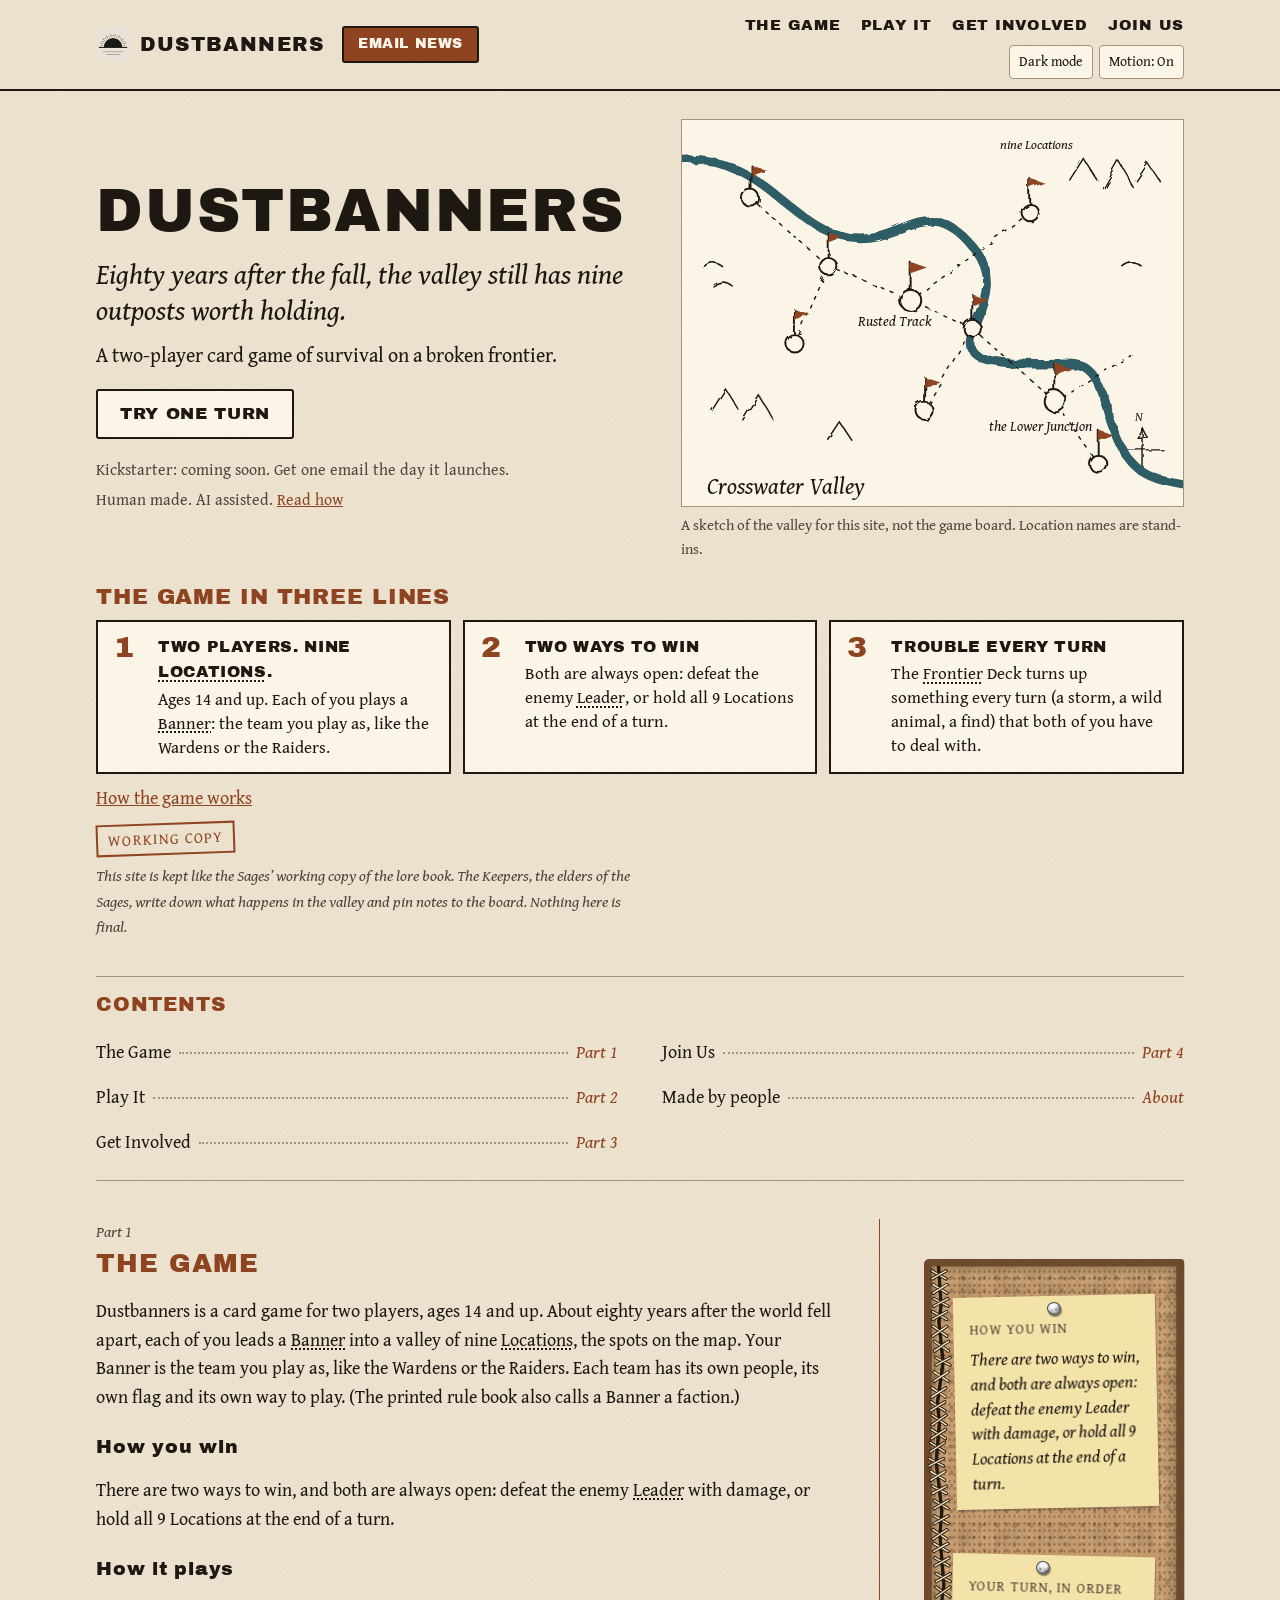
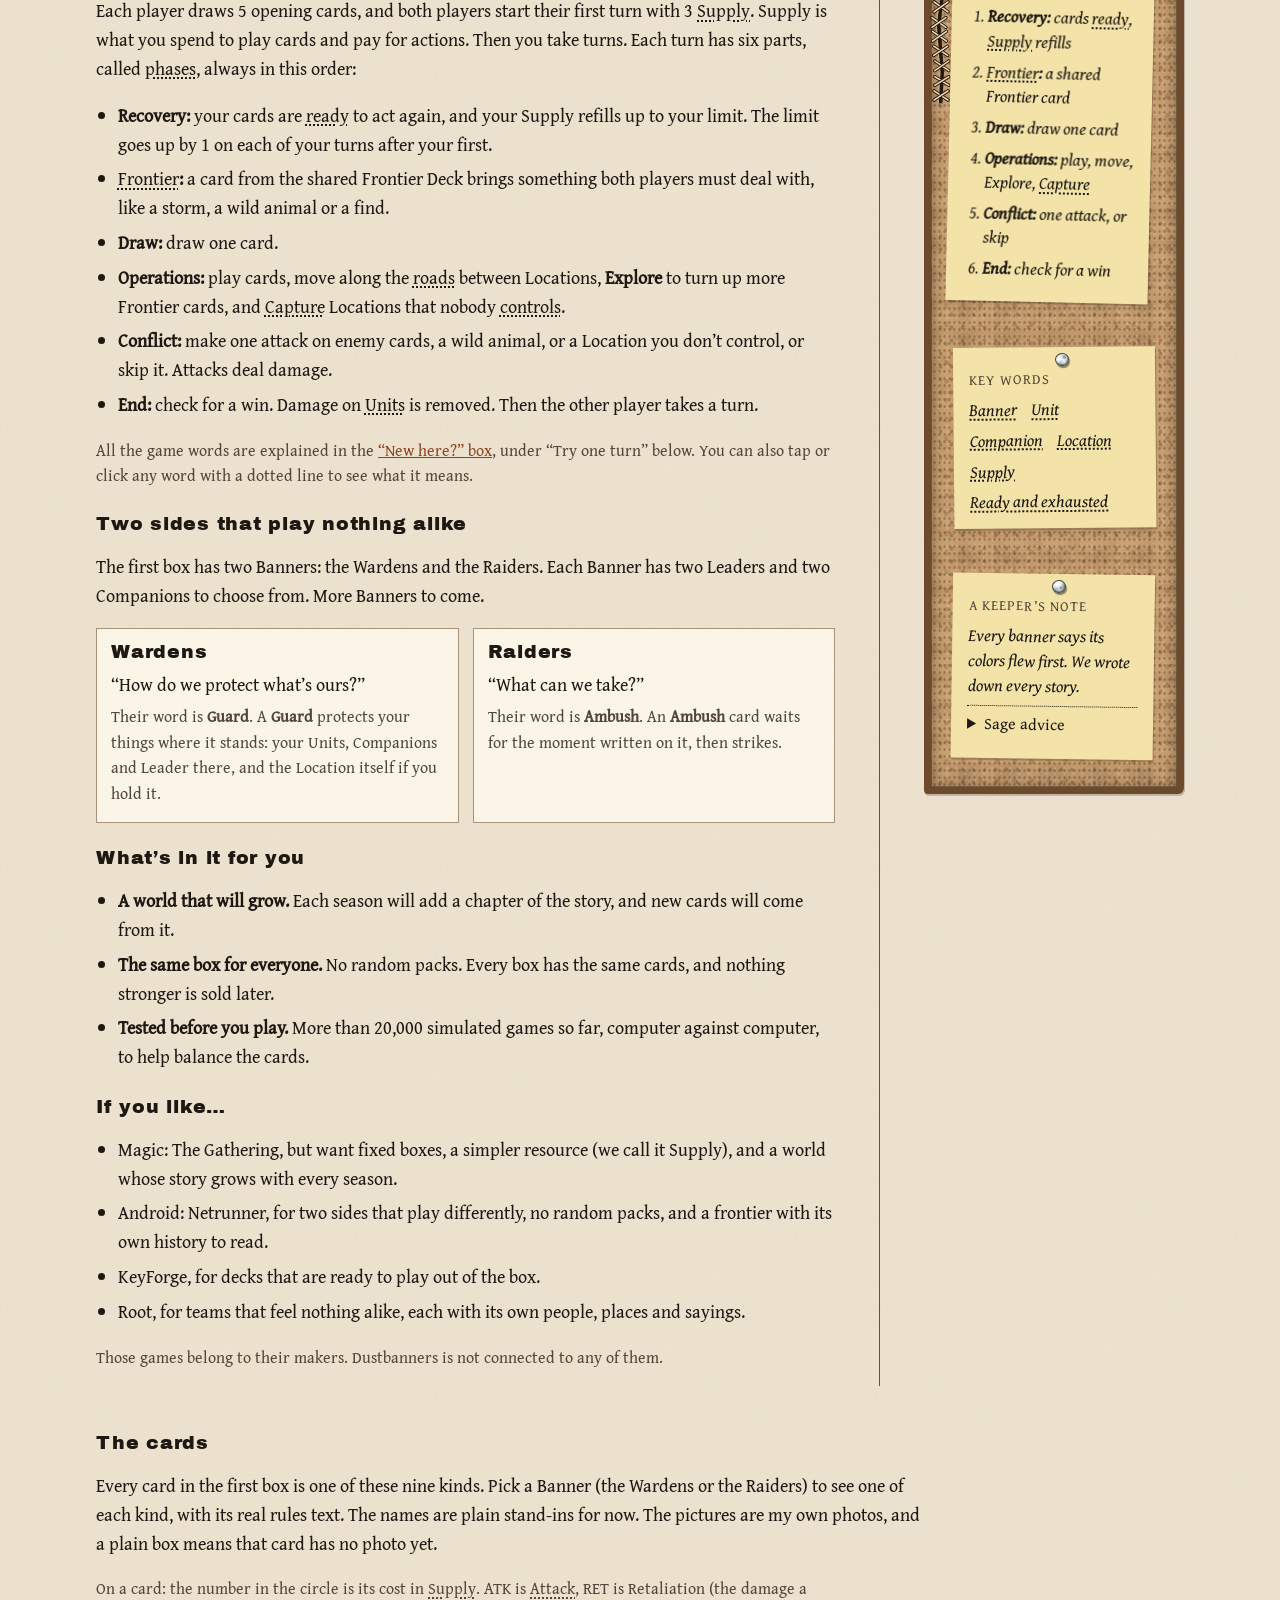
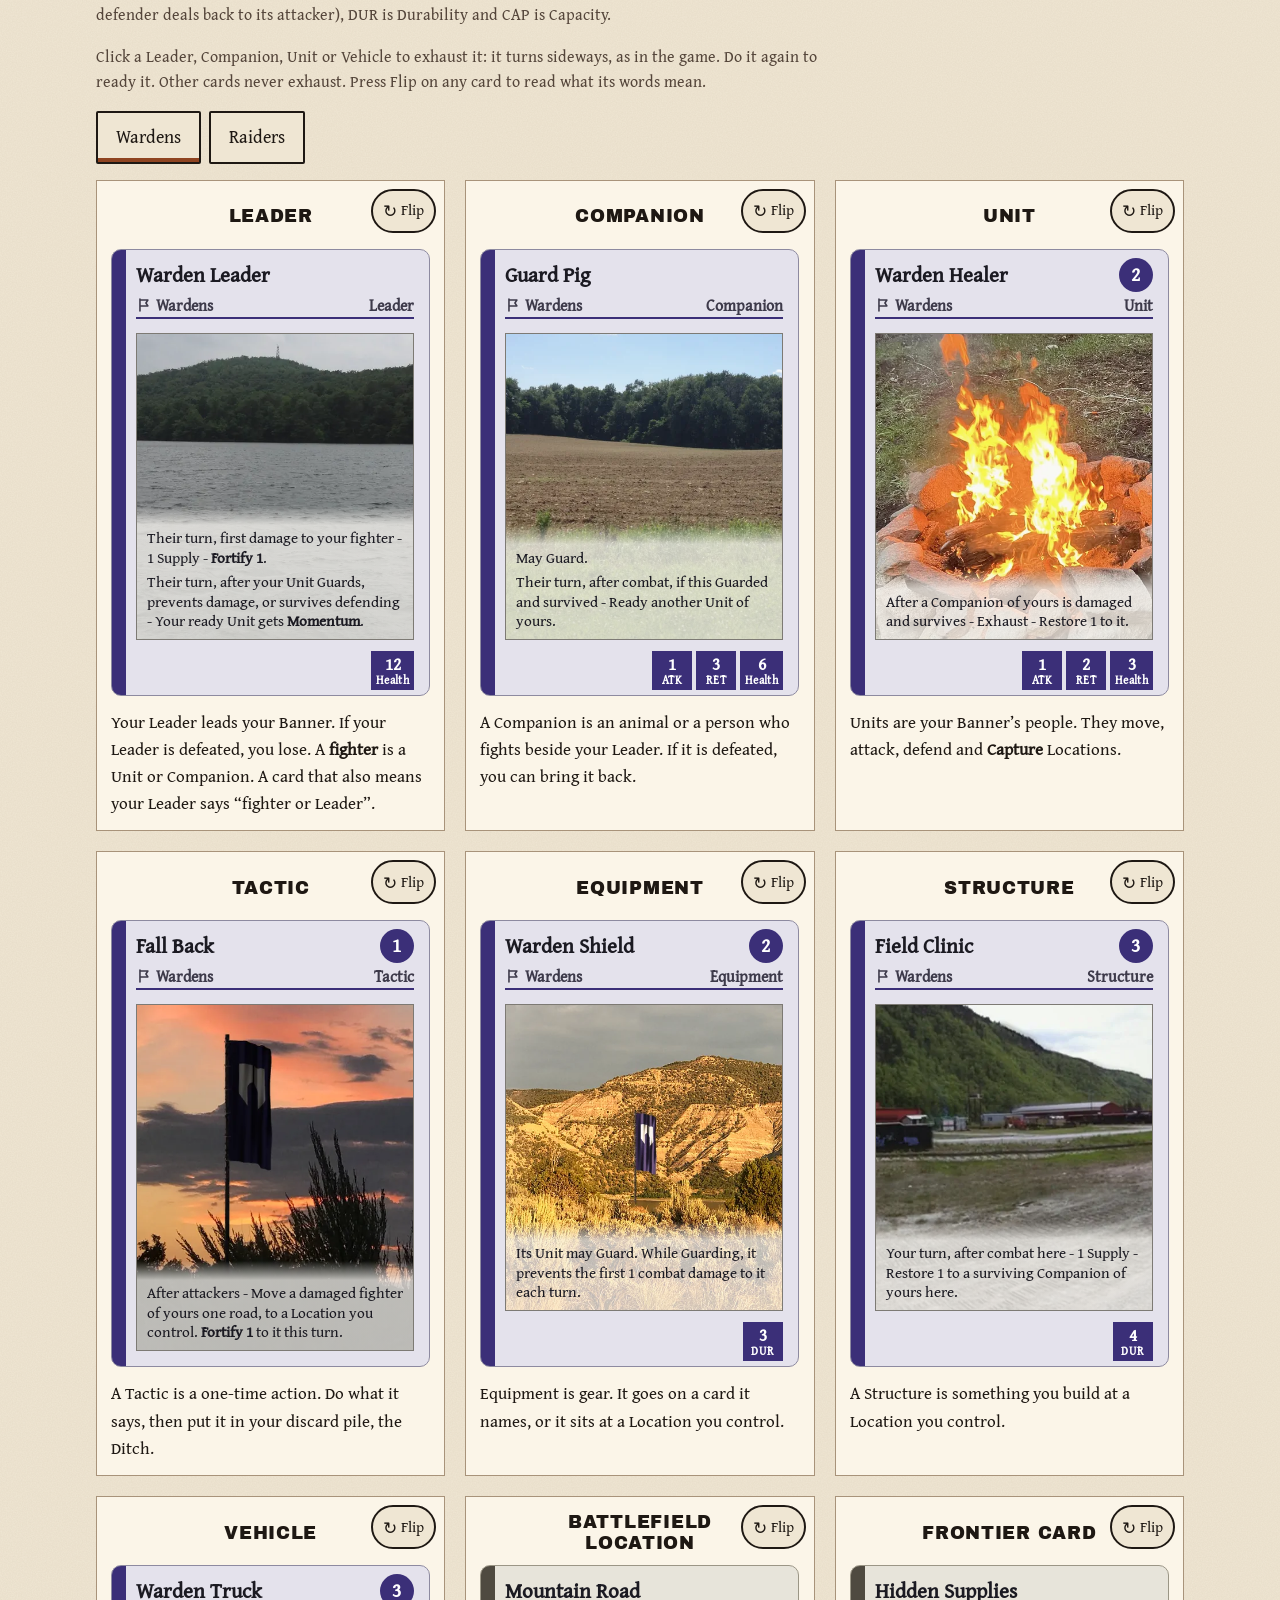
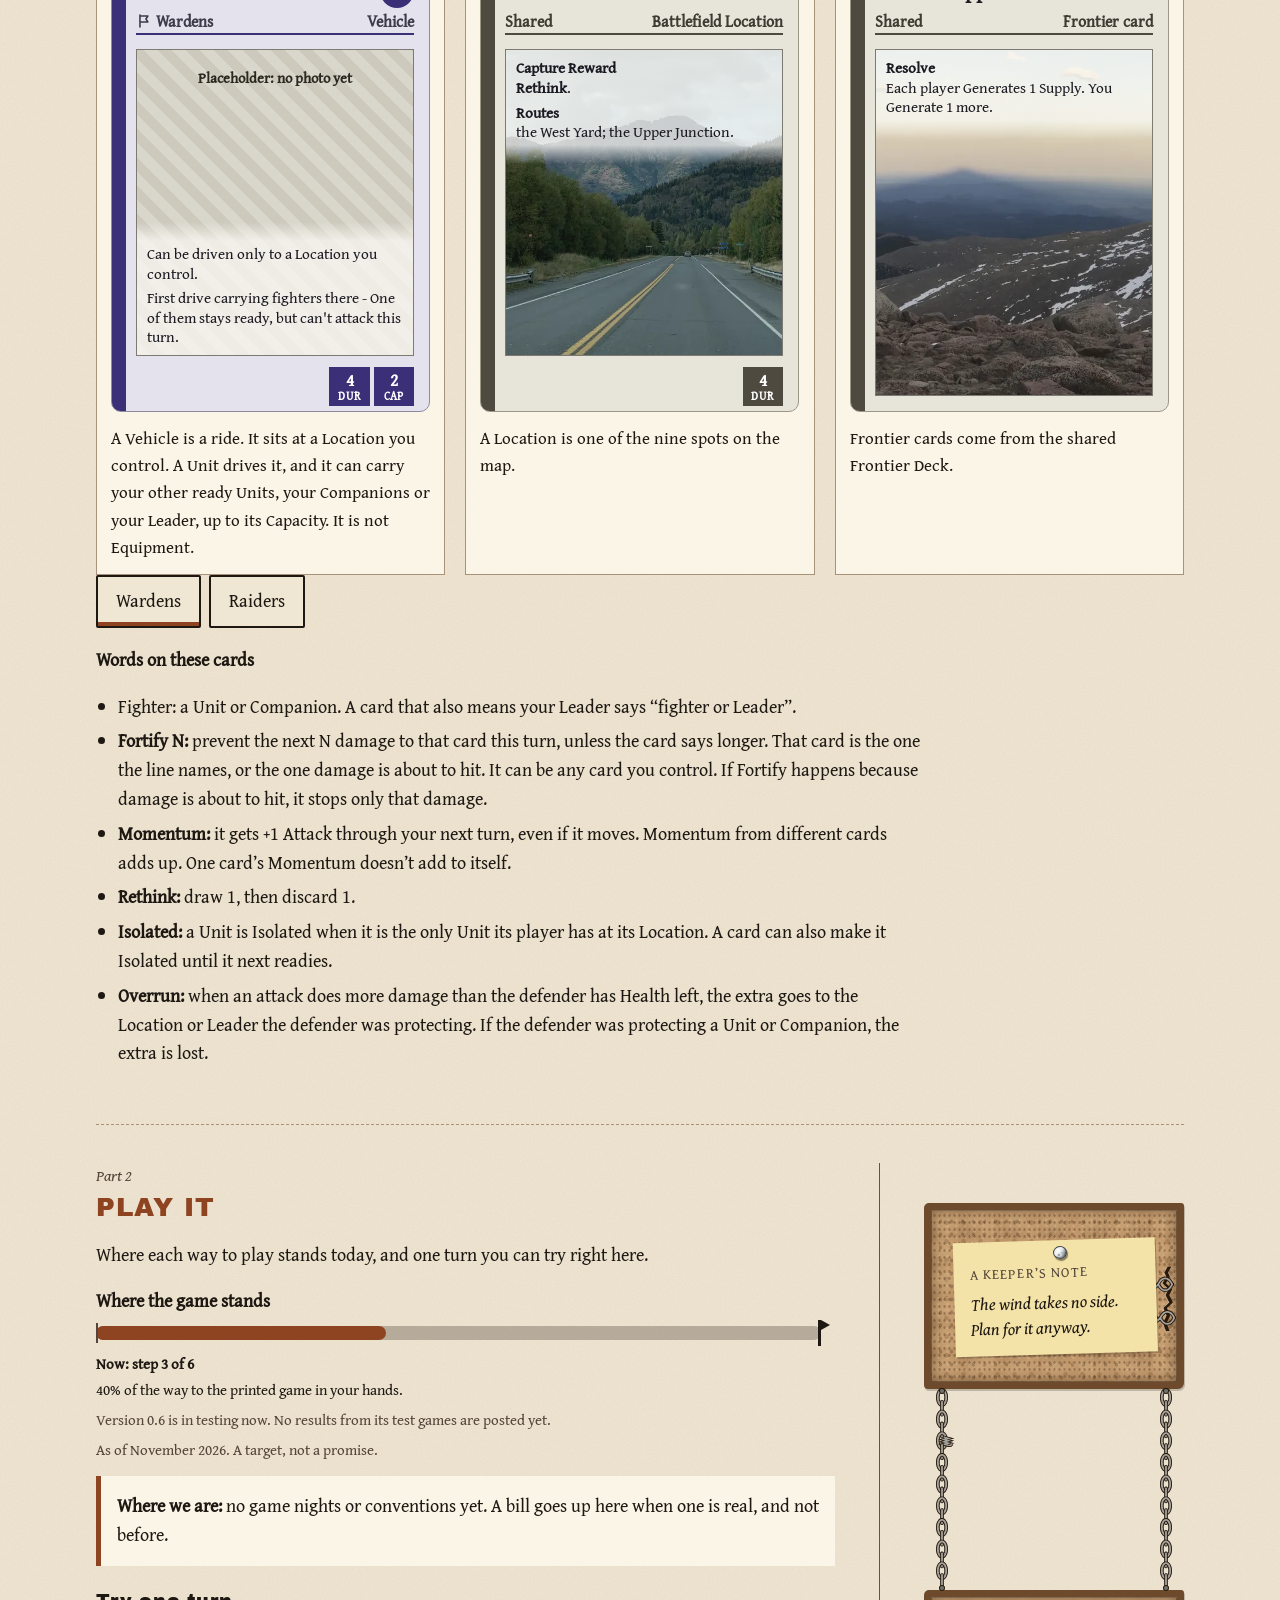
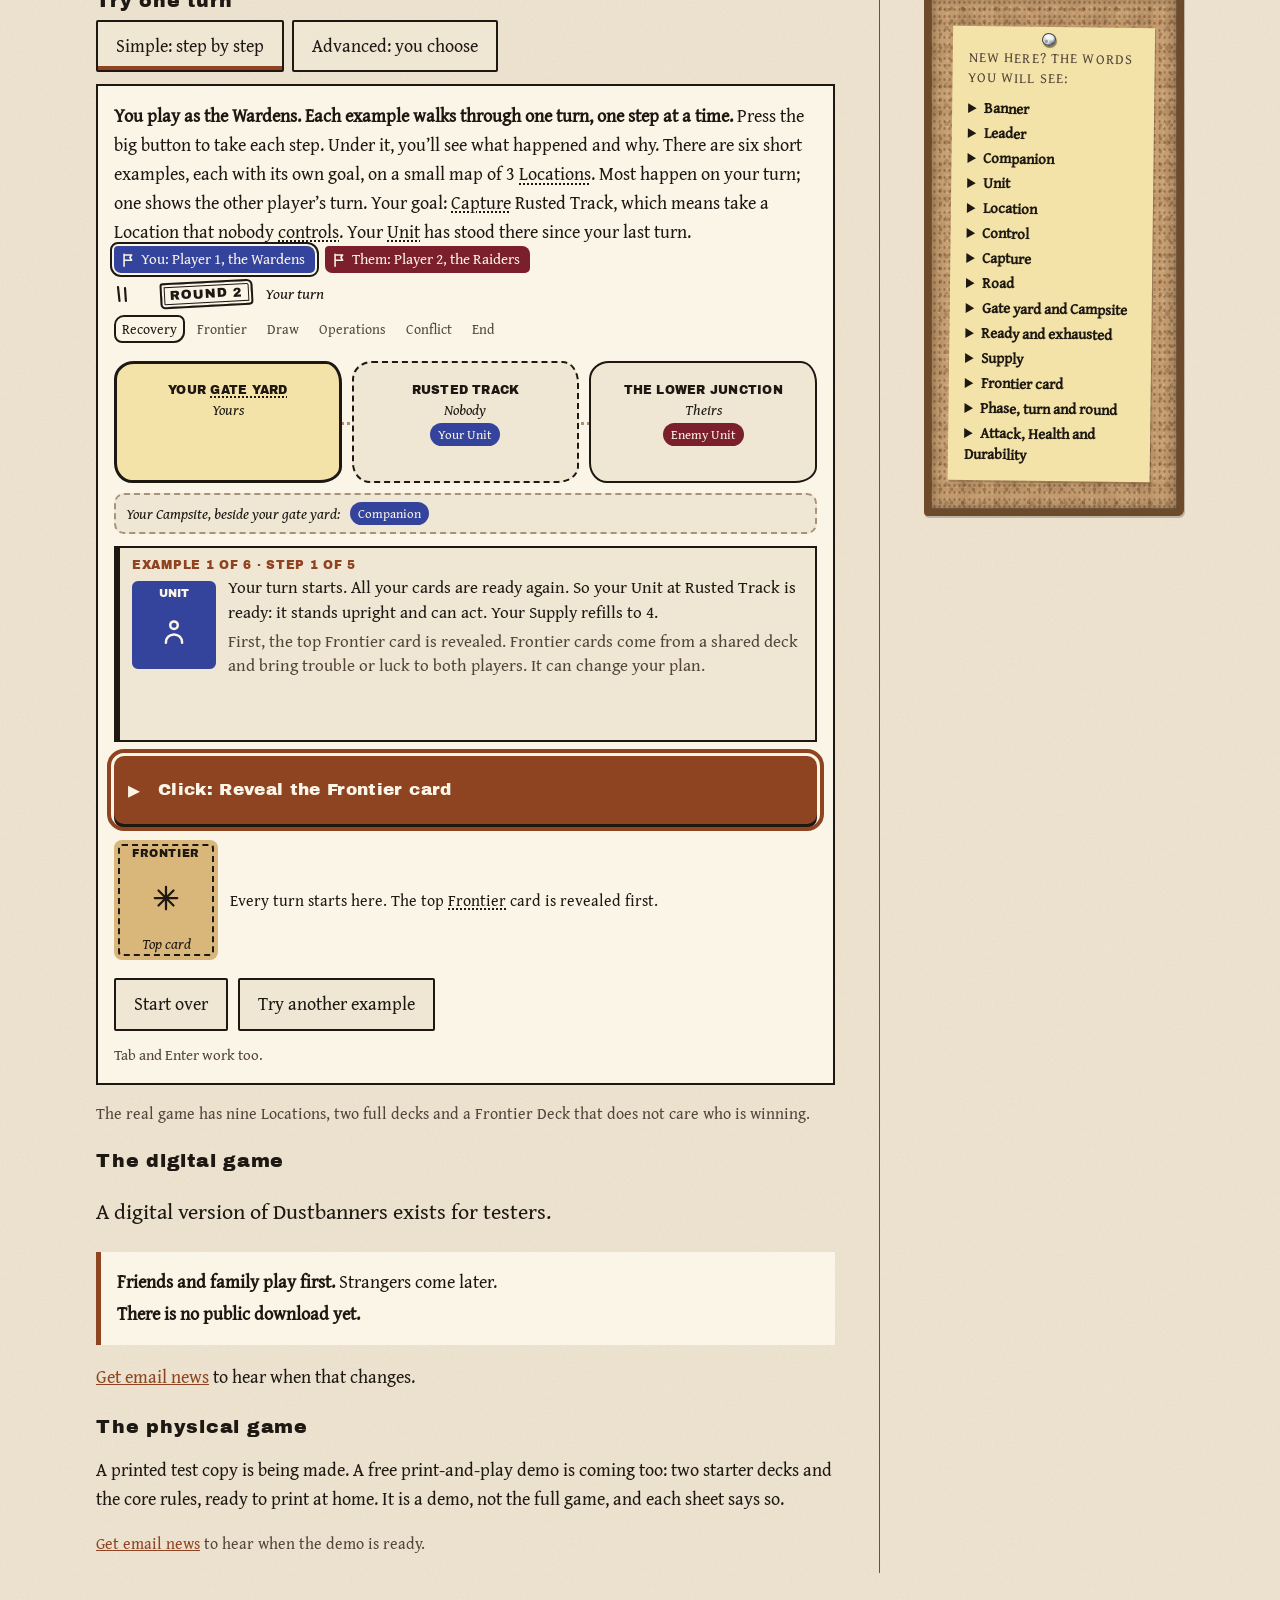
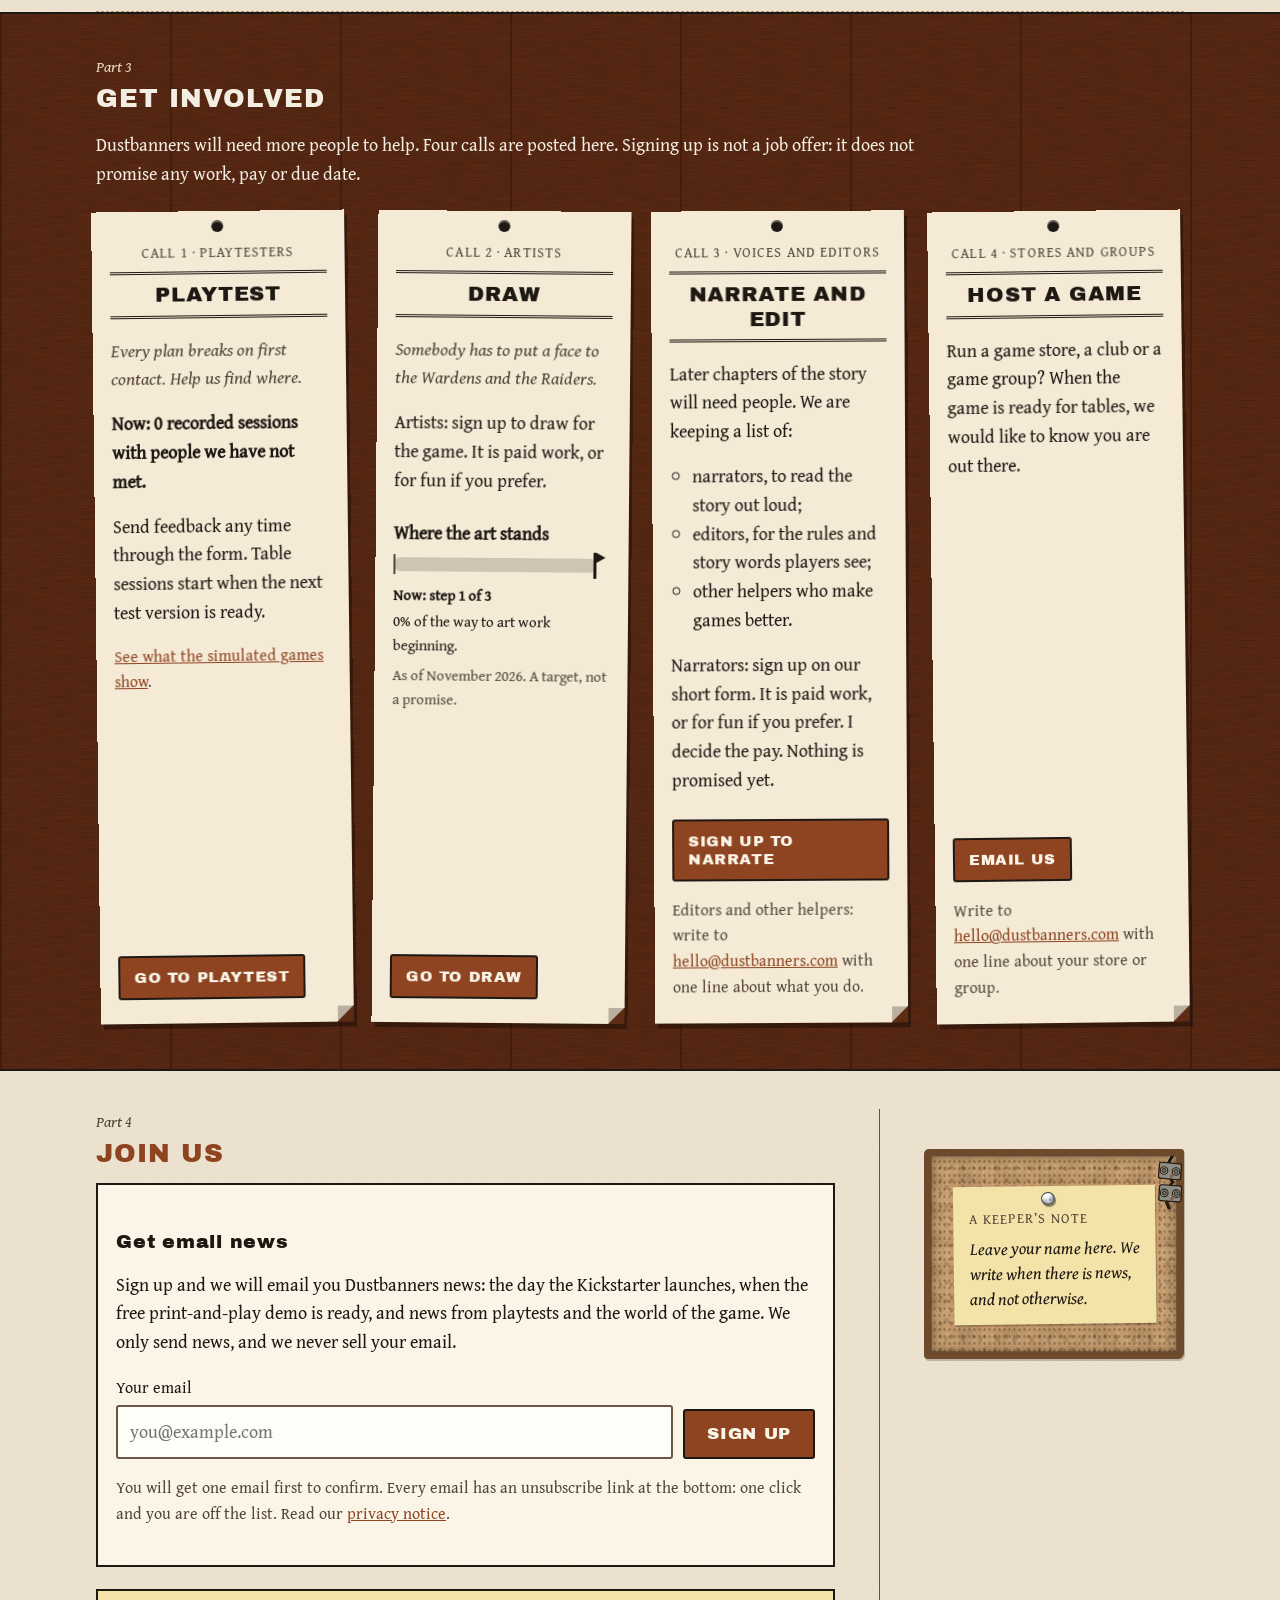
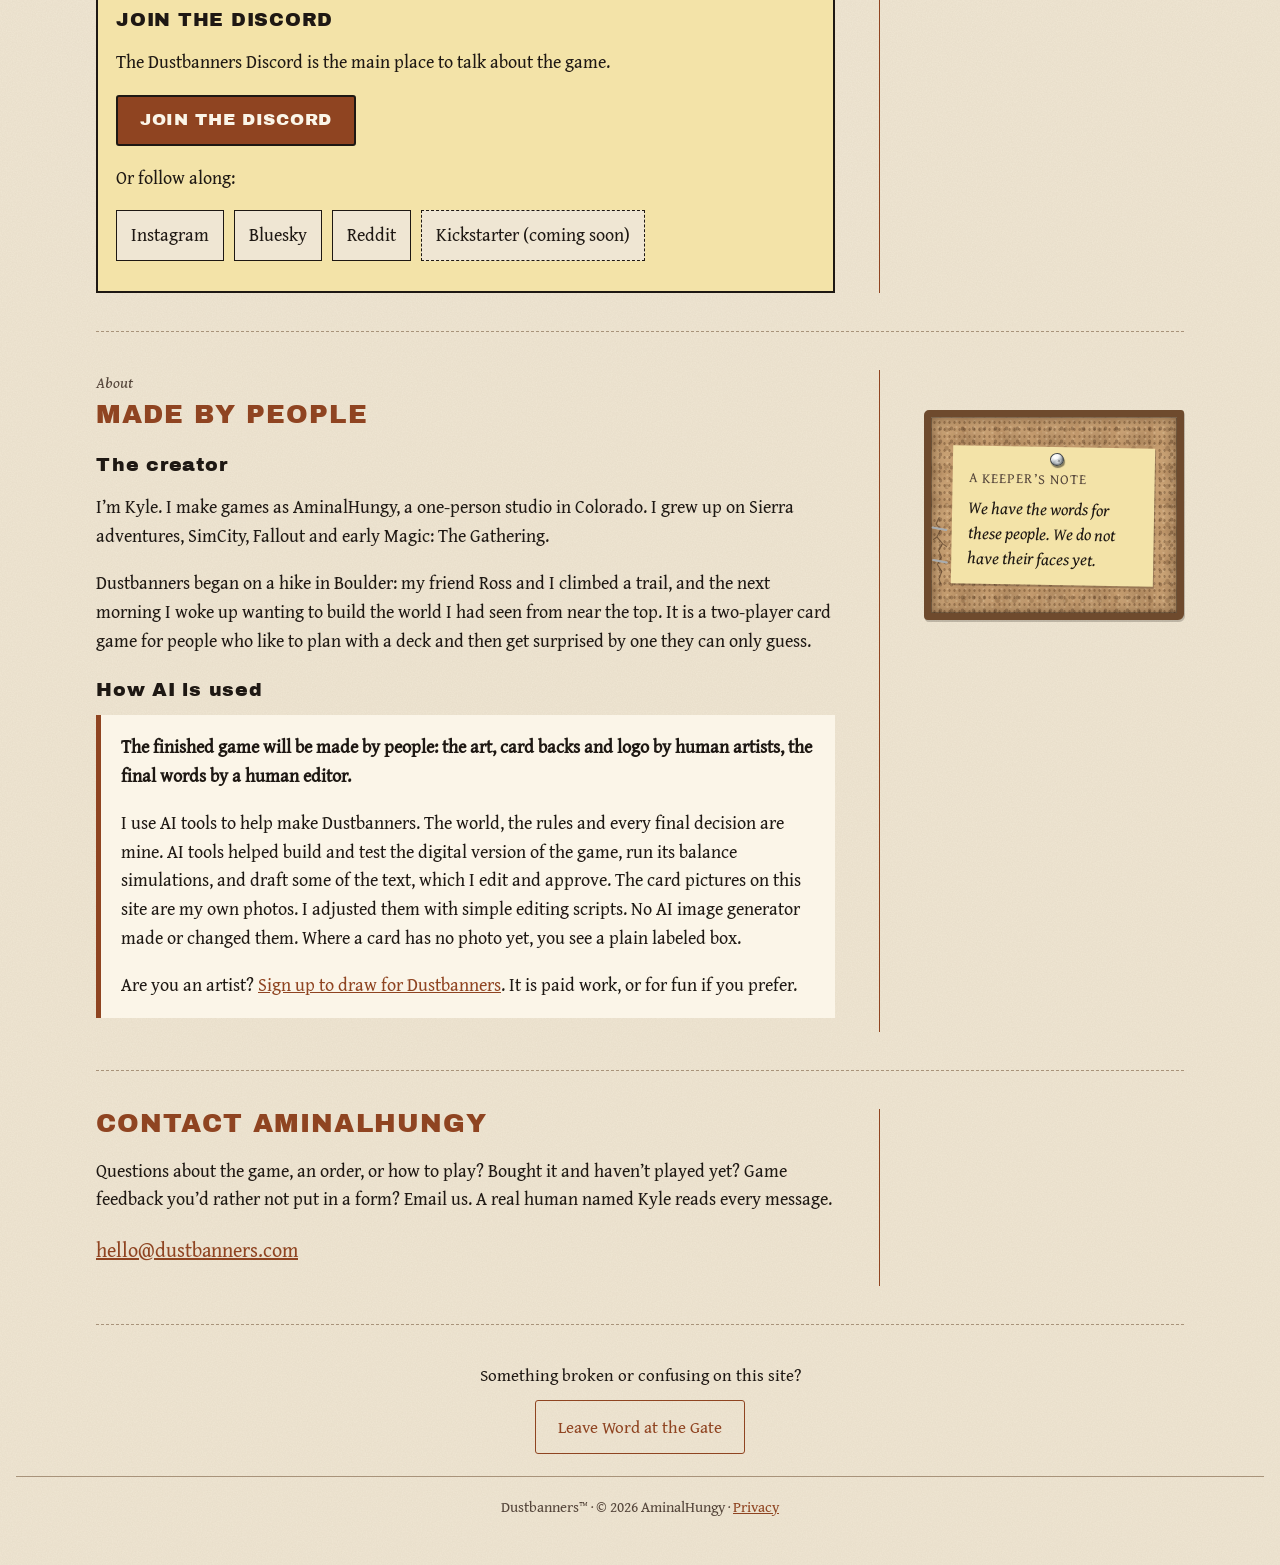
==== commit f5a823c1: "Site r53a: the game words on a chained cork board beside Try one turn, words in caps labels stay in " ====
--- a/index.html
+++ b/index.html
@@ -22,10 +22,11 @@
 <link rel="icon" type="image/png" href="img/sun.png">
 <link rel="apple-touch-icon" href="apple-touch-icon.png">
 <link rel="preload" href="fonts/GentiumBookPlus-Regular.woff2" as="font" type="font/woff2" crossorigin>
-<link rel="stylesheet" href="css/site.css?v=r52g">
-<link rel="stylesheet" href="css/define.css?v=r52g">
-<link rel="stylesheet" href="css/boards.css?v=r52g">
-<script src="js/prefs.js?v=r52g"></script>
+<link rel="stylesheet" href="css/site.css?v=r53a">
+<link rel="stylesheet" href="css/define.css?v=r53a">
+<link rel="stylesheet" href="css/boards.css?v=r53a">
+<script src="js/prefs.js?v=r53a"></script>
+<script src="js/playwords.js?v=r53a"></script>
 </head>
 <body>
 <a class="skip" href="#main">Skip to the page</a>
@@ -57,7 +58,7 @@
     <h1>Dustbanners</h1>
     <p class="hook">Eighty years after the fall, the valley still has nine outposts worth holding.</p>
     <p class="one">A two-player card game of survival on a broken frontier.</p>
-    <p class="ctas"><a class="btn" href="#signup">Get email news</a> <a class="btn quiet" href="#try">Try one turn</a></p>
+    <p class="ctas"><a class="btn quiet" href="#try">Try one turn</a></p>
     <p class="status-label">Kickstarter: coming soon. Get one email the day it launches.</p>
     <p class="status-label made">Human made. AI assisted. <a href="#ai">Read how</a></p>
   </div>
@@ -277,7 +278,7 @@
           <div class="gc-top"><p class="gc-name">Mountain Road</p></div>
           <p class="gc-line"><span class="gc-fac">Shared</span><span>Battlefield Location</span></p>
           <figure class="gc-art"><img src="img/card-photo-location.webp" width="480" height="553" loading="lazy" alt="Photo by Kyle (stand-in art): a paved road that leads into the mountains."></figure>
-          <div class="gc-rules"><p>Capture Reward - <strong>Rethink</strong>.</p><p>Routes: the West Yard; the Upper Junction.</p></div>
+          <div class="gc-rules"><p><strong class="gc-lab">Capture Reward</strong> <strong>Rethink</strong>.</p><p><strong class="gc-lab">Routes</strong> the West Yard; the Upper Junction.</p></div>
           <ul class="gc-stats" aria-label="Stats"><li><b>4</b><span aria-hidden="true">DUR</span><span class="vh">Durability</span></li></ul>
         </article>
         <p>A Location is one of the nine spots on the map.</p>
@@ -288,7 +289,7 @@
           <div class="gc-top"><p class="gc-name">Hidden Supplies</p></div>
           <p class="gc-line"><span class="gc-fac">Shared</span><span>Frontier card</span></p>
           <figure class="gc-art"><img src="img/card-photo-frontier.webp" width="480" height="553" loading="lazy" alt="Photo by Kyle (stand-in art): a rocky, snowy mountaintop high above a valley."></figure>
-          <div class="gc-rules"><p>Resolve - Each player Generates 1 Supply. You Generate 1 more.</p></div>
+          <div class="gc-rules"><p><strong class="gc-lab">Resolve</strong> Each player Generates 1 Supply. You Generate 1 more.</p></div>
           
         </article>
         <p>Frontier cards come from the shared Frontier Deck.</p>
@@ -380,7 +381,7 @@
           <div class="gc-top"><p class="gc-name">Mountain Road</p></div>
           <p class="gc-line"><span class="gc-fac">Shared</span><span>Battlefield Location</span></p>
           <figure class="gc-art"><img src="img/card-photo-location.webp" width="480" height="553" loading="lazy" alt="Photo by Kyle (stand-in art): a paved road that leads into the mountains."></figure>
-          <div class="gc-rules"><p>Capture Reward - <strong>Rethink</strong>.</p><p>Routes: the West Yard; the Upper Junction.</p></div>
+          <div class="gc-rules"><p><strong class="gc-lab">Capture Reward</strong> <strong>Rethink</strong>.</p><p><strong class="gc-lab">Routes</strong> the West Yard; the Upper Junction.</p></div>
           <ul class="gc-stats" aria-label="Stats"><li><b>4</b><span aria-hidden="true">DUR</span><span class="vh">Durability</span></li></ul>
         </article>
         <p>A Location is one of the nine spots on the map.</p>
@@ -391,7 +392,7 @@
           <div class="gc-top"><p class="gc-name">Hidden Supplies</p></div>
           <p class="gc-line"><span class="gc-fac">Shared</span><span>Frontier card</span></p>
           <figure class="gc-art"><img src="img/card-photo-frontier.webp" width="480" height="553" loading="lazy" alt="Photo by Kyle (stand-in art): a rocky, snowy mountaintop high above a valley."></figure>
-          <div class="gc-rules"><p>Resolve - Each player Generates 1 Supply. You Generate 1 more.</p></div>
+          <div class="gc-rules"><p><strong class="gc-lab">Resolve</strong> Each player Generates 1 Supply. You Generate 1 more.</p></div>
           
         </article>
         <p>Frontier cards come from the shared Frontier Deck.</p>
@@ -526,6 +527,30 @@
     </div>
     <svg class="cracks" viewBox="0 0 100 100" preserveAspectRatio="none" aria-hidden="true" focusable="false"><path class="c" d="M96.9 33L95.6 36.4L96.4 38.8L94.8 42.6L97.3 46.1L96.1 49.4L97.6 53.8L95.2 57L96.5 61.3L95.1 65.7L96.2 70.4M95.2 57L93.4 58.8L93.9 60.6M96.4 38.8L98.4 40.1"/><path class="s" d="M93.4 44.2L98.9 45.4M93.1 63L98.6 64.1"/></svg>
     <div class="repairs" aria-hidden="true" hidden data-seam="wire"></div>
+  </div>
+  <div class="margin kb-words-panel" id="kb-words">
+    <svg class="kb-chains" aria-hidden="true" focusable="false"></svg>
+    <div class="scrap" role="note" id="try-words-board" tabindex="-1">
+      <p class="who">New here? The words you will see:</p>
+      <div class="kw-list">
+<!-- board-words:start -->
+        <details class="kw" data-word="banner"><summary>Banner</summary><p>The team you play as. There are two so far: the Wardens and the Raiders.</p></details>
+        <details class="kw" data-word="leader"><summary>Leader</summary><p>The card that leads your team. If your Leader is defeated, you lose.</p></details>
+        <details class="kw" data-word="companion"><summary>Companion</summary><p>One card: an animal or a person who fights beside your Leader. It starts in your Campsite.</p></details>
+        <details class="kw" data-word="unit"><summary>Unit</summary><p>One card, one of your team's people. Units move, fight and take Locations. A Unit is one card, not a whole team.</p></details>
+        <details class="kw" data-word="location"><summary>Location</summary><p>One of the nine spots on the map, like Rusted Track. Each one is marked Yours, Nobody or Theirs.</p></details>
+        <details class="kw" data-word="control"><summary>Control</summary><p>A Location you control is yours, marked Yours. A ready Unit can Capture a Location nobody controls, and your Units can take one from the other player.</p></details>
+        <details class="kw" data-word="capture"><summary>Capture</summary><p>A ready Unit takes a Location that nobody controls. It must not have moved there this turn, and no enemy Unit can be there. Some Locations give a bonus, a Capture Reward, when you Capture them.</p></details>
+        <details class="kw" data-word="road"><summary>Road</summary><p>The line that joins two Locations that are next to each other. Most cards move one road at a time.</p></details>
+        <details class="kw" data-word="gate-yard"><summary>Gate yard and Campsite</summary><p>Your gate yard is your home Location on the map. Your Campsite is your camp beside it, off the map. Your Leader and Companion start there.</p></details>
+        <details class="kw" data-word="ready"><summary>Ready and exhausted</summary><p>A ready card stands upright and can act. To exhaust a card means to turn it sideways. Moving, attacking and most other actions exhaust a card, and it can't act again until your next turn starts.</p></details>
+        <details class="kw" data-word="supply"><summary>Supply</summary><p>What you spend to play cards and pay for actions. Both players start their first turn with 3 Supply. On each of your later turns, it refills up to a limit 1 higher than before: 4 on your second turn, then 5, and so on.</p></details>
+        <details class="kw" data-word="frontier"><summary>Frontier card</summary><p>The Frontier is everything in the valley that nobody controls and nobody planned for. A Frontier card comes from a deck both players share. Early in every turn, one is turned over, bringing weather, a wild animal, a find or trouble that both players must deal with.</p></details>
+        <details class="kw" data-word="phase"><summary>Phase, turn and round</summary><p>A turn has six parts, called phases, always in the same order. A round is one turn for each player.</p></details>
+        <details class="kw" data-word="attack"><summary>Attack, Health and Durability</summary><p>Attack is the damage a card deals. Health is how much damage a Unit, Companion, Leader or wild animal can take before it is defeated. A Location (and some other cards) has Durability instead. When a Location has none left, nobody controls it.</p></details>
+<!-- board-words:end -->
+      </div>
+    </div>
   </div>
 </section>
 </div>
@@ -691,13 +716,13 @@
   <ul class="kb-stack" aria-label="The Keeper&rsquo;s board notes"></ul>
   <div class="kb-nav"><button type="button" class="kb-prev">Previous</button><div class="kb-where"><span class="kb-dots" aria-hidden="true"></span><p class="kb-count" aria-live="polite">1 of 4</p></div><button type="button" class="kb-next">Next</button></div>
 </div>
-<script src="js/try-turn.js?v=r52g"></script>
-<script src="js/try-advanced.js?v=r52g"></script>
-<script src="js/site.js?v=r52g"></script>
-<script src="js/cards.js?v=r52g"></script>
-<script src="js/words.js?v=r52g"></script>
-<script src="js/define.js?v=r52g"></script>
-<script src="js/boards.js?v=r52g"></script>
-<script src="js/keeper.js?v=r52g"></script>
+<script src="js/try-turn.js?v=r53a"></script>
+<script src="js/try-advanced.js?v=r53a"></script>
+<script src="js/site.js?v=r53a"></script>
+<script src="js/cards.js?v=r53a"></script>
+<script src="js/words.js?v=r53a"></script>
+<script src="js/define.js?v=r53a"></script>
+<script src="js/boards.js?v=r53a"></script>
+<script src="js/keeper.js?v=r53a"></script>
 </body>
 </html>
--- a/css/site.css
+++ b/css/site.css
@@ -330,6 +330,7 @@
   background: linear-gradient(to bottom, rgba(250, 248, 243, 0), rgba(250, 248, 243, .74) 6cqw); }
 .card-grid .gc-rules p { margin: 0; font-size: 12px; font-size: max(11px, 4.8cqw); line-height: 1.28; color: var(--gc-ink); }
 .card-grid .gc-rules p + p { margin-top: .35em; }
+.gc-rules .gc-lab { display: block; font-weight: bold; } /* r53a F-009: an ability label on its own line, bold, same size (Kyle's pick) */
 /* Battlefield Location and Frontier cards print their rules at the top of the art box */
 .gc.fac-n > .gc-rules { align-self: start; margin-top: calc(4.4cqw + 1px); margin-bottom: 0; padding: 2.6cqw 3cqw 7cqw;
   background: linear-gradient(to top, rgba(250, 248, 243, 0), rgba(250, 248, 243, .74) 6cqw); }
--- a/css/define.css
+++ b/css/define.css
@@ -3,6 +3,7 @@
    screen), so it never runs off-screen at 375 px. */
 .dw {
   font: inherit; color: inherit; background: none; border: 0; padding: 0; margin: 0; display: inline;
+  text-transform: inherit; letter-spacing: inherit; /* r53a: a defined word inside an all-caps label stays all caps */
   cursor: help; text-decoration: underline dotted; text-decoration-thickness: 1.5px; text-underline-offset: .18em;
 }
 /* r52f (gate 2, probe tap_targets): a 24 px+ tap box. The padding grows the box and the equal negative margin cancels it, so
--- a/css/boards.css
+++ b/css/boards.css
@@ -133,3 +133,22 @@
     html.anim .margin.kb-in > .scrap:hover, html.anim .margin.kb-in > .scrap:focus-within { animation-play-state: paused; }
   }
 }
+
+/* r53a (PREP; Kyle: "all of this should be on the sideboard", "right next to the thing it's trying to help", "you can use
+   the corkboard", "boards can be strung together with chain too", "i guess a link could have a repair in it").
+   A second cork panel in the Play It margin, level with "Try one turn", hung from the Keeper's-note board by two chains
+   (js/playwords.js draws them to the real gap). It shows only on desktop and only when js/playwords.js runs (html.kb-words),
+   and then the inline "New here?" box is hidden, so the text is never doubled. Without JS, the page is as r52g. The panel
+   has no crack and no repair (nothing on it is broken); one chain link is broken and repaired (REPAIRS-LORE r6). */
+.leaf > .kb-words-panel { display: none; }
+@media (min-width: 900px) { #play > .margin { grid-column: 2; grid-row: 1; } html.kb-words #play > .kb-words-panel { display: flex; visibility: hidden; } html.kb-words.kb-level #play > .kb-words-panel { visibility: visible; } html.kb-words #try-words { display: none; } }
+.kb-chains { position: absolute; left: -7px; bottom: calc(100% + 7px); width: calc(100% + 14px); height: 0; overflow: visible; pointer-events: none; z-index: 0; filter: drop-shadow(.6px .8px 0 rgba(0,0,0,.35)); }
+.kb-chains .link-under { fill: none; stroke: #2a1a0c; stroke-width: 3.6; stroke-linecap: round; }
+.kb-chains .link { fill: none; stroke: #a3a49e; stroke-width: 1.8; stroke-linecap: round; }
+.kb-chains .eye { fill: #6f706a; stroke: #2a1a0c; stroke-width: 1; }
+#play .kb-words-panel > .scrap { font-style: normal; font-size: 15px; line-height: 1.4; --tilt: .7deg; --nx: -5px; }
+.kw > summary { cursor: pointer; font-weight: bold; min-height: 24px; padding: 2px 0; }
+.kw > summary:focus-visible { outline: 2px solid var(--accent); outline-offset: 2px; border-radius: 2px; }
+.kw > p { margin: 2px 0 8px; }
+@media print { .kb-chains { display: none; } }
+@media (forced-colors: active) { .kb-chains { display: none; } }
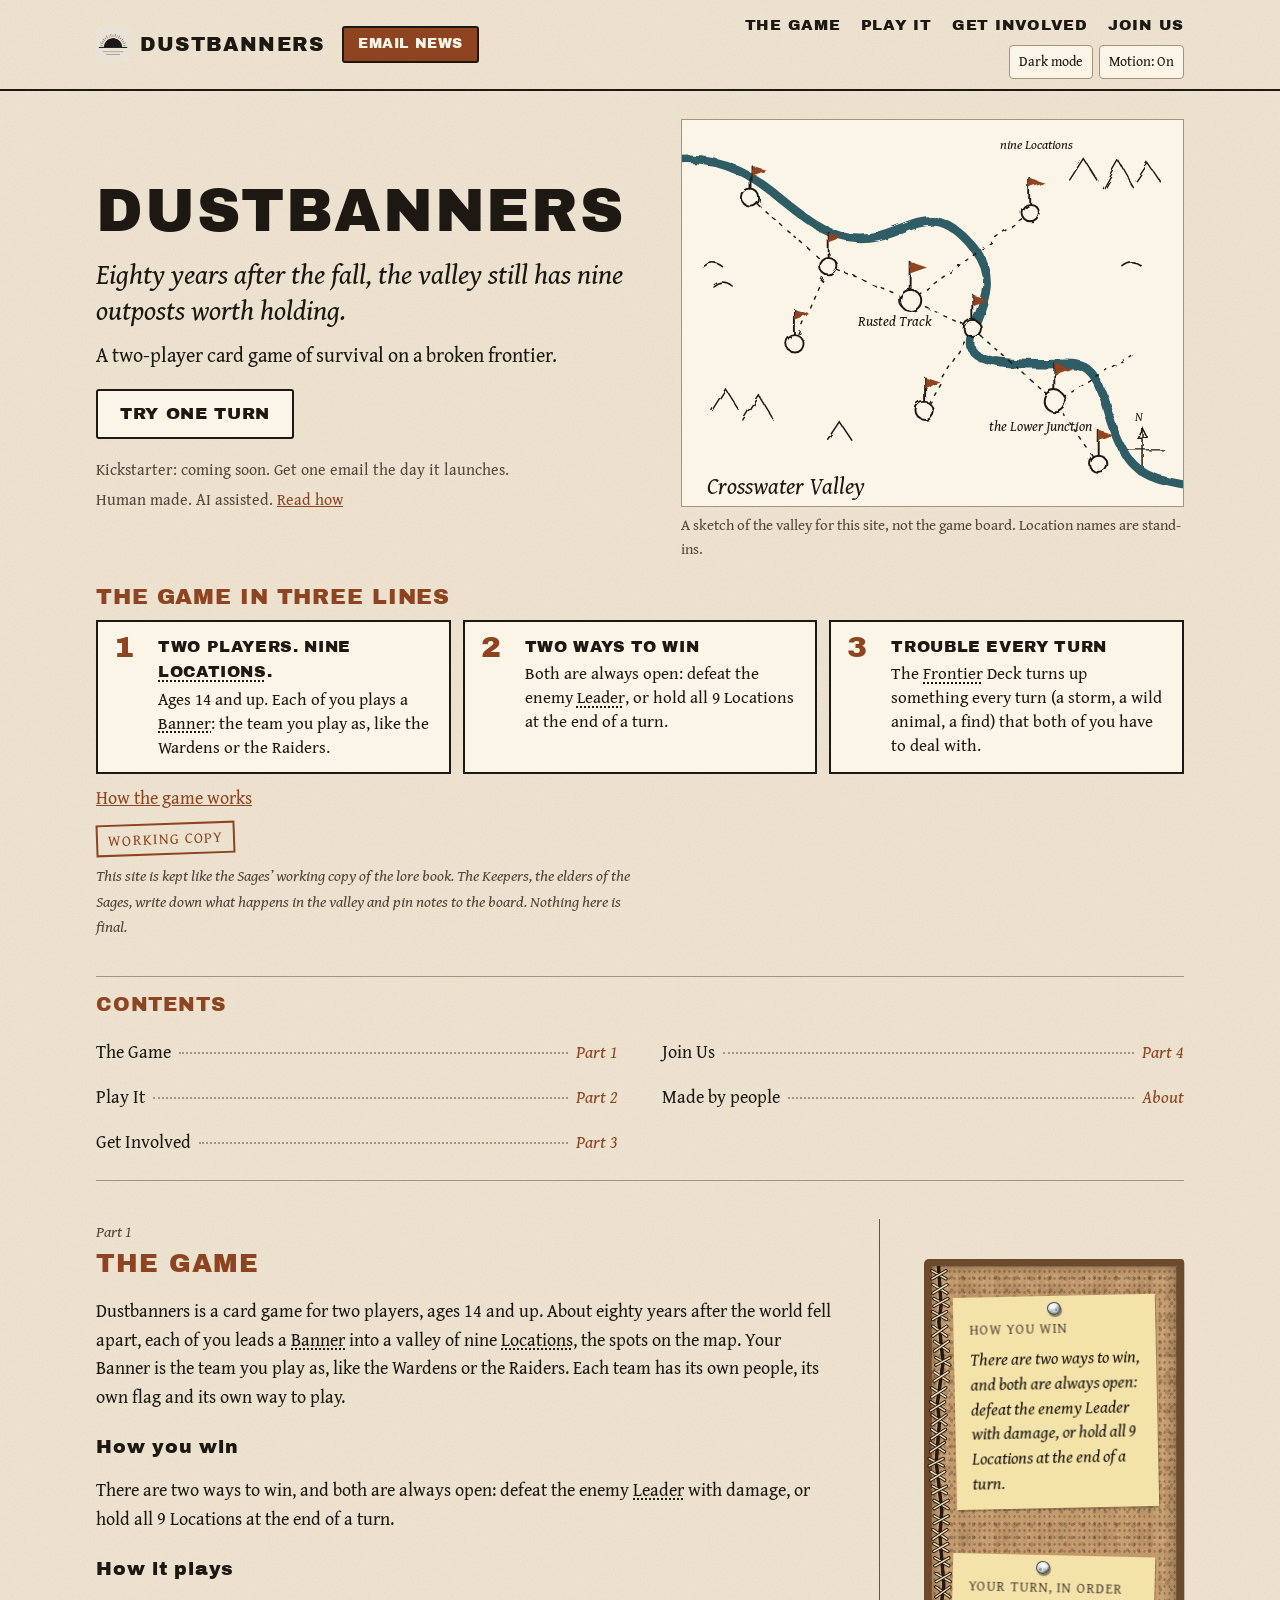
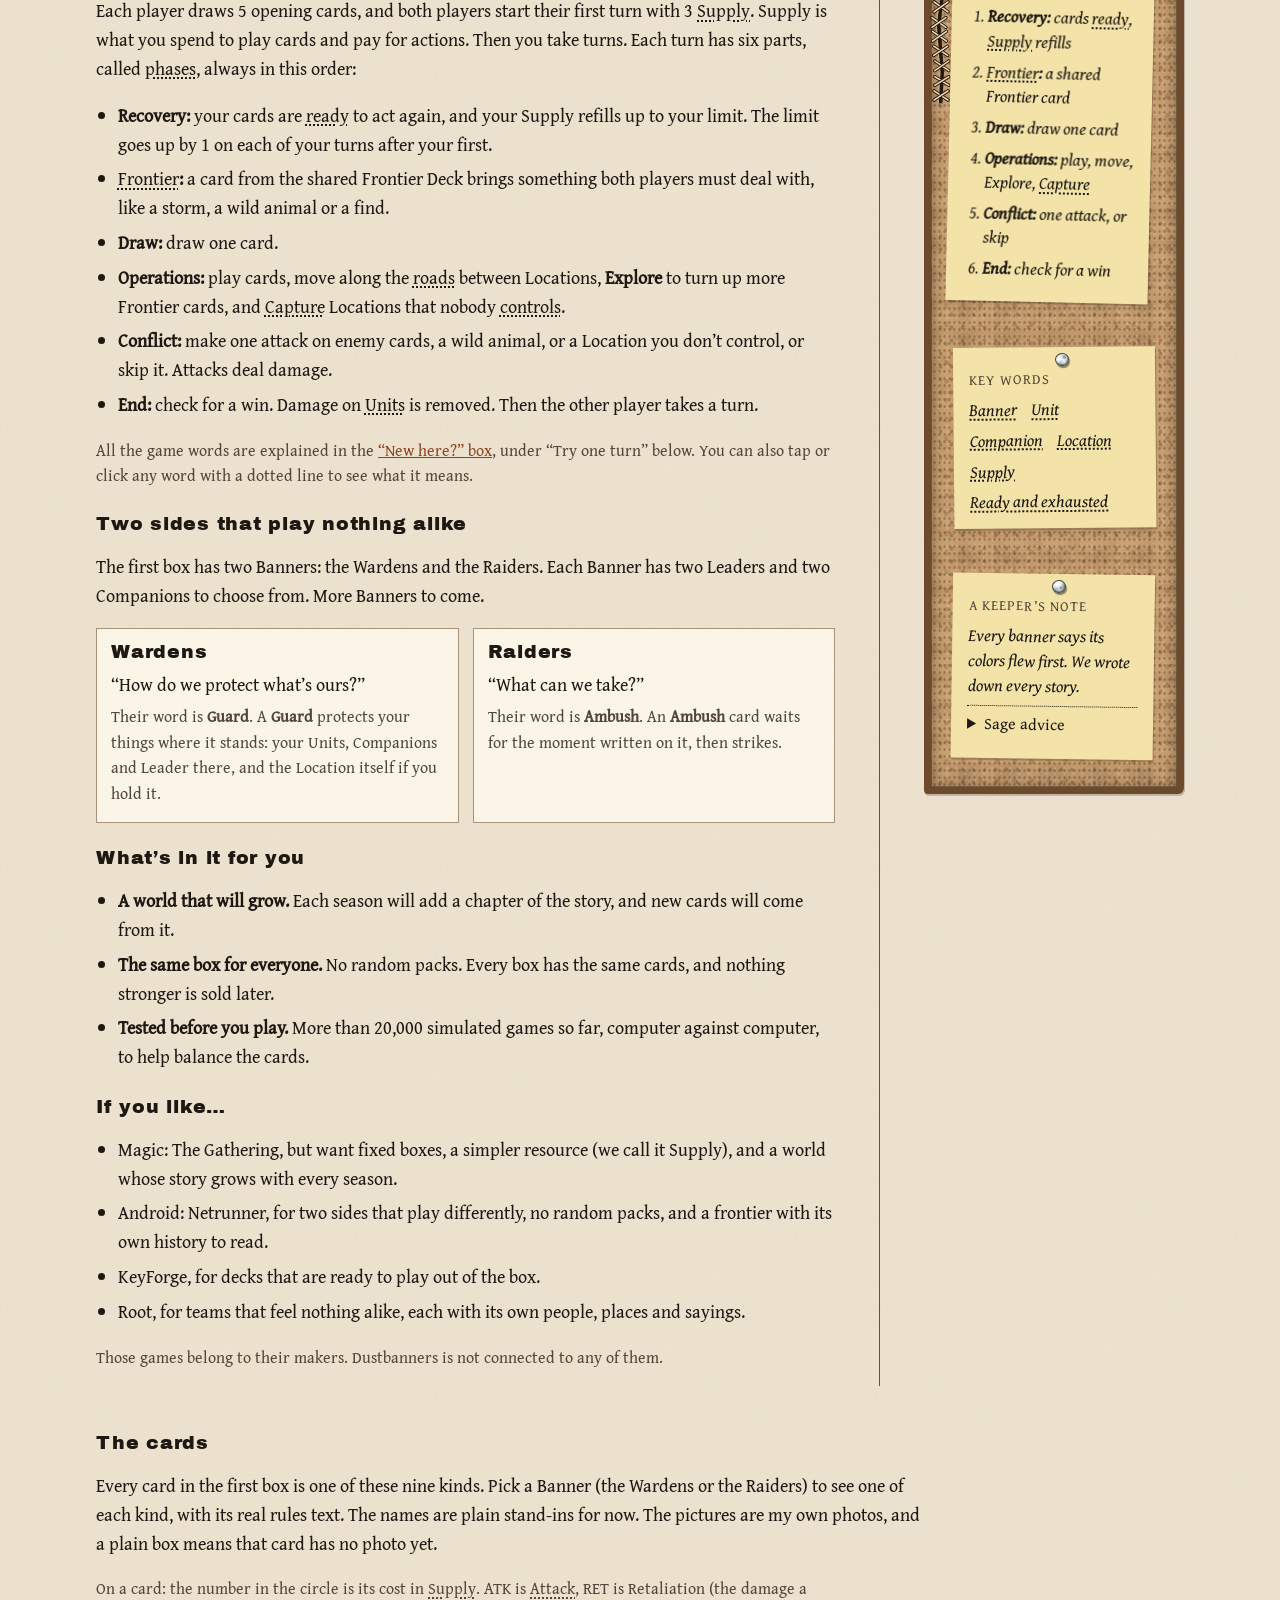
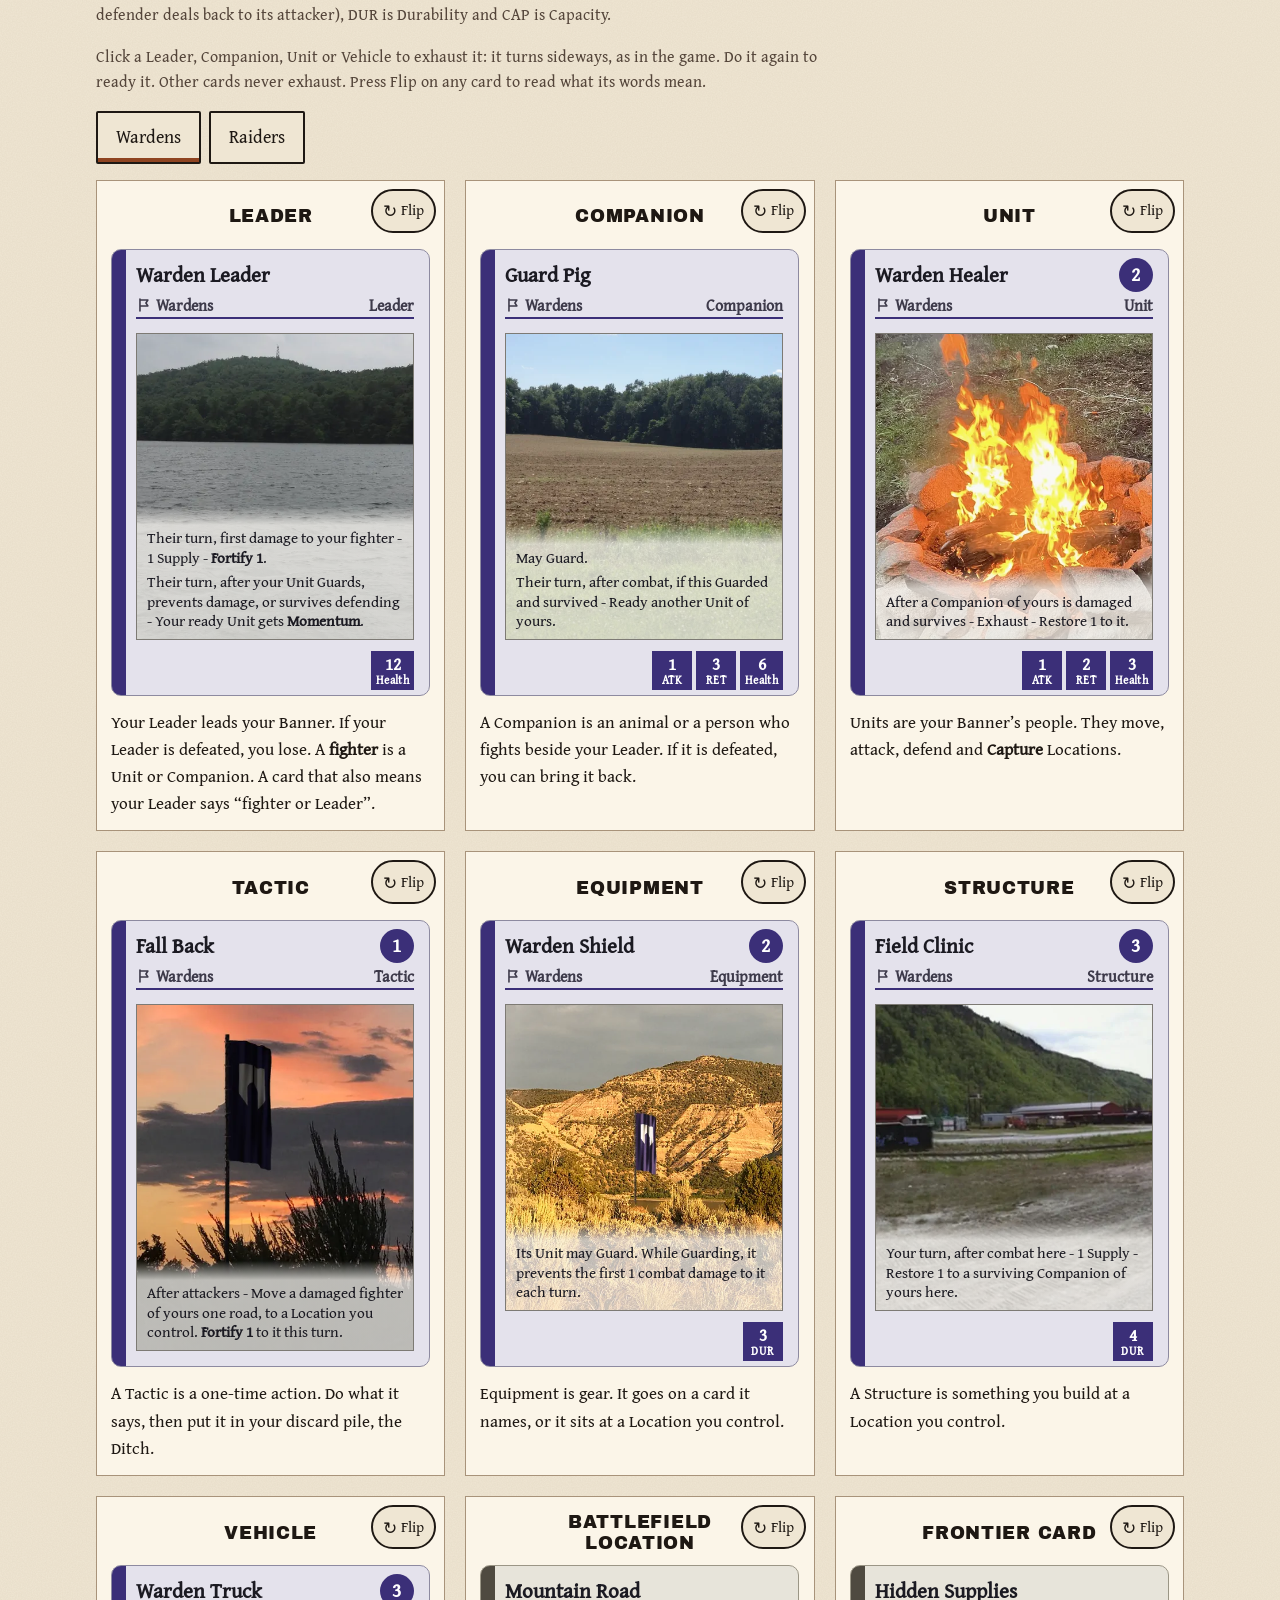
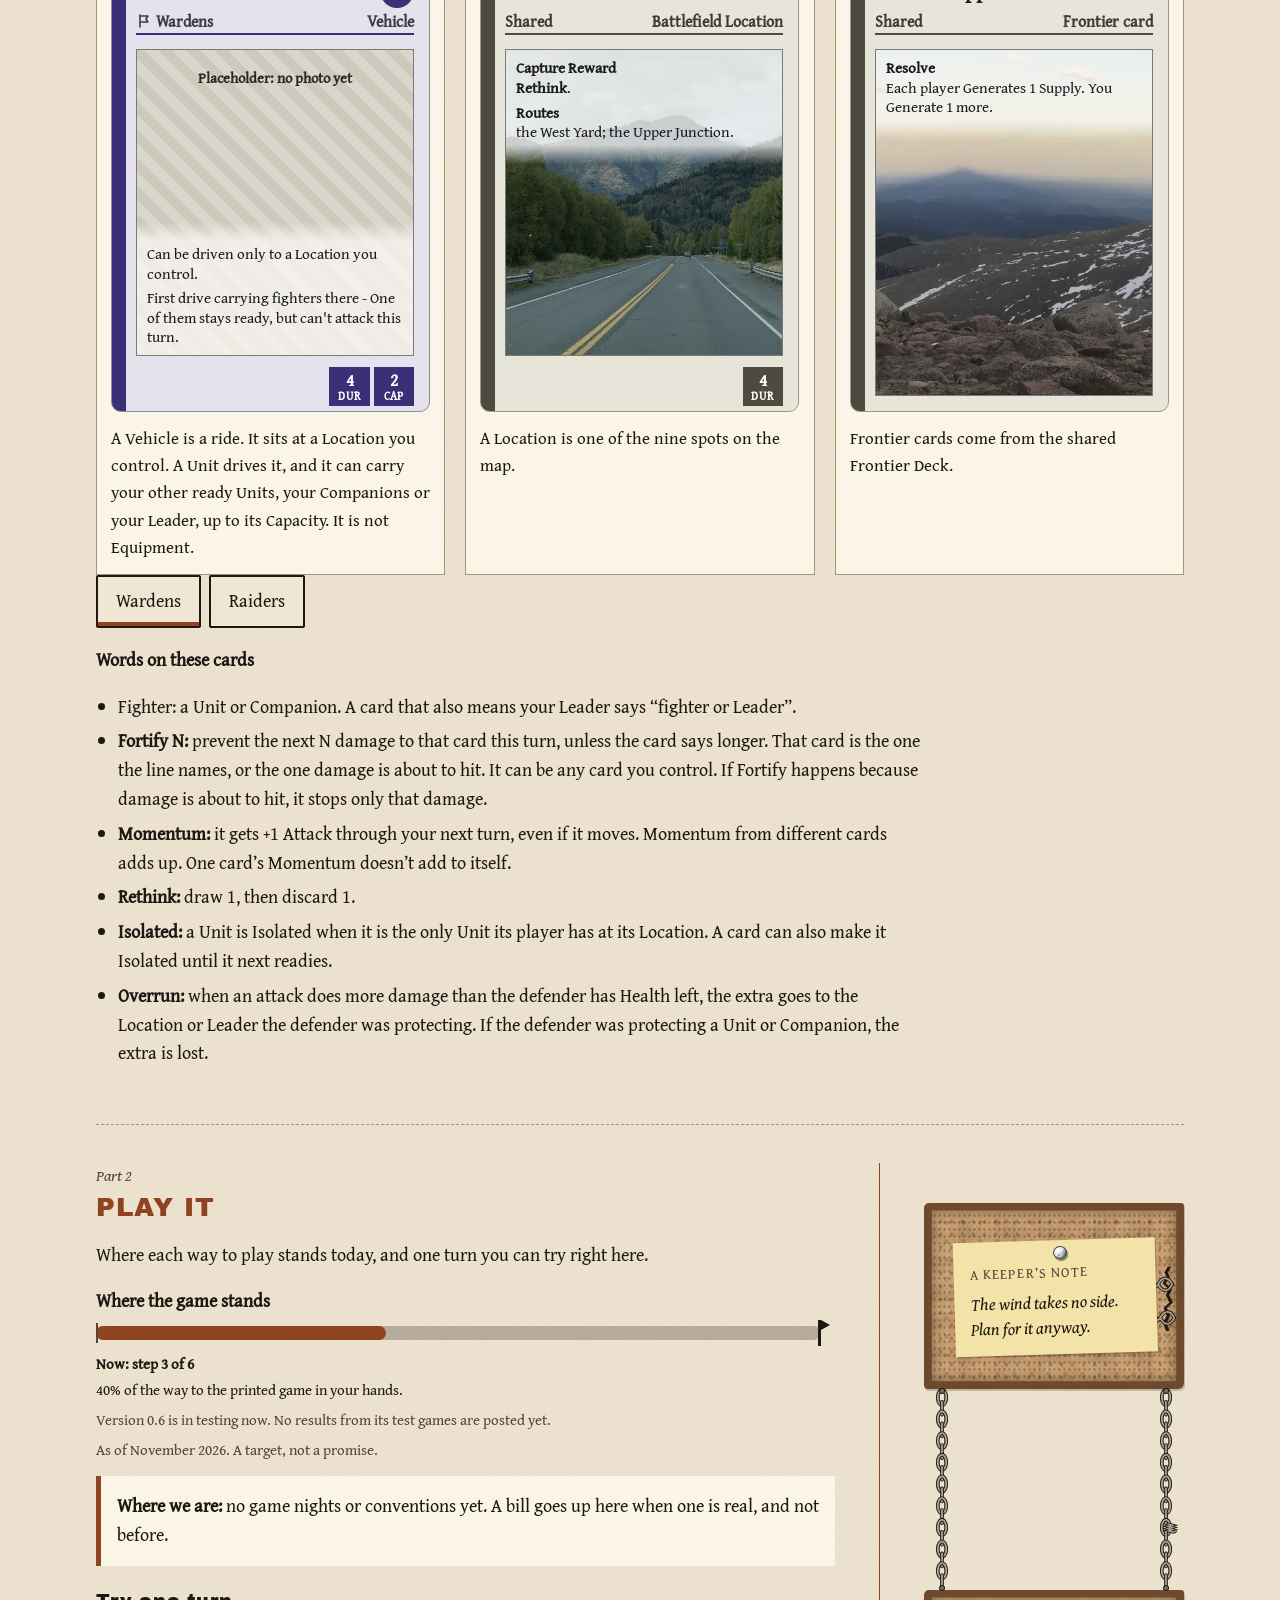
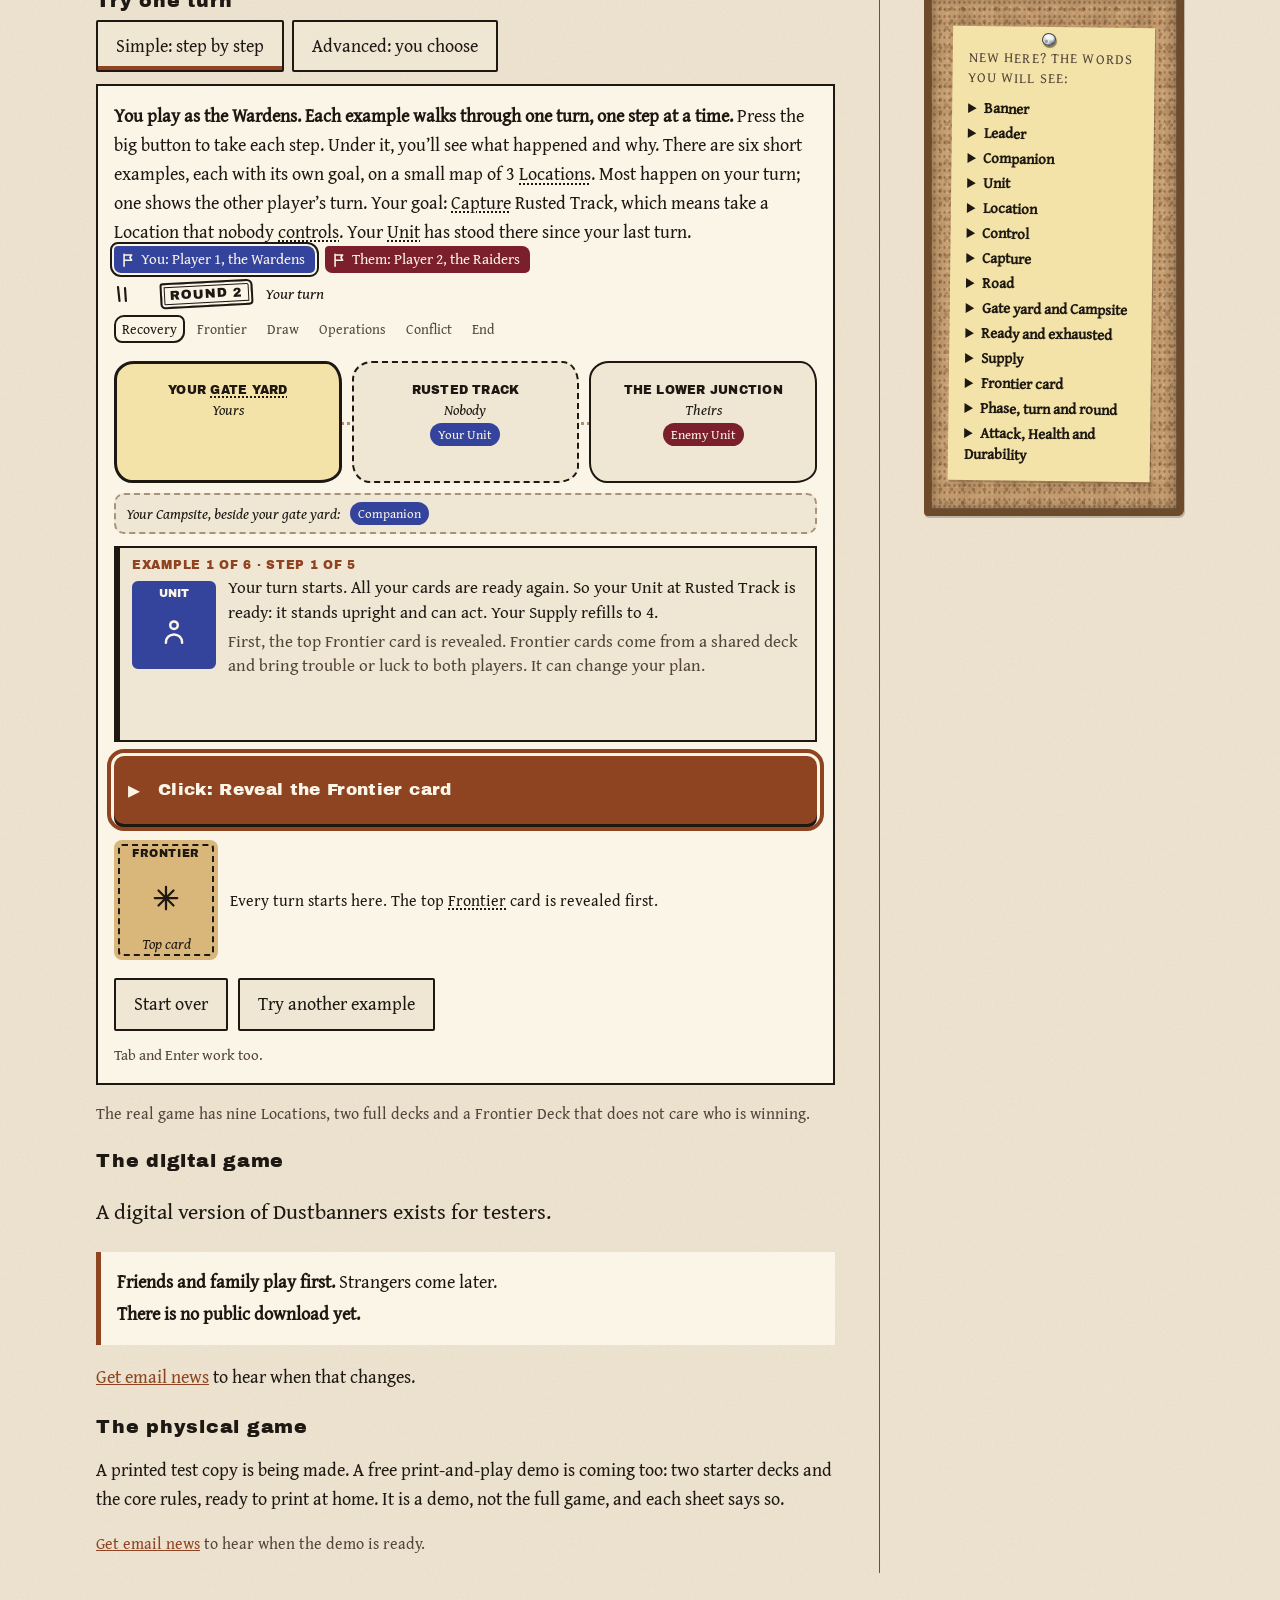
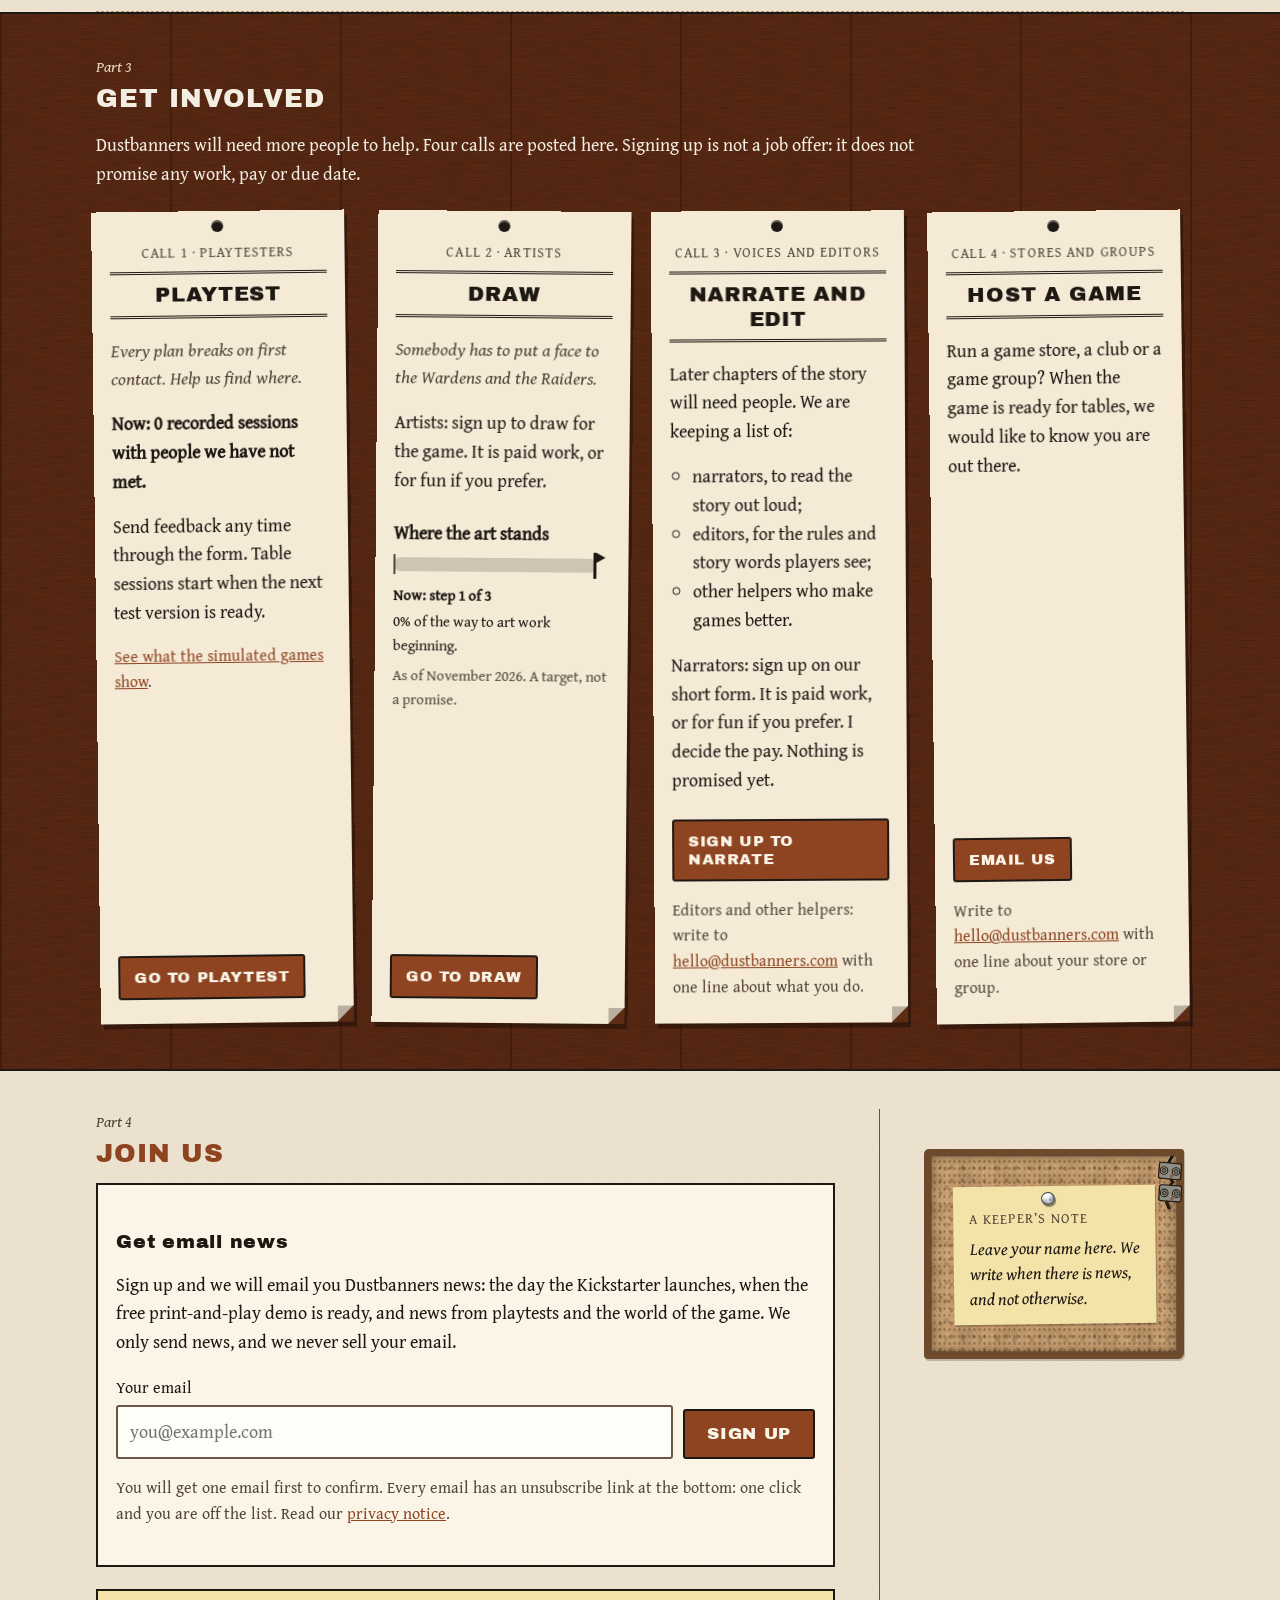
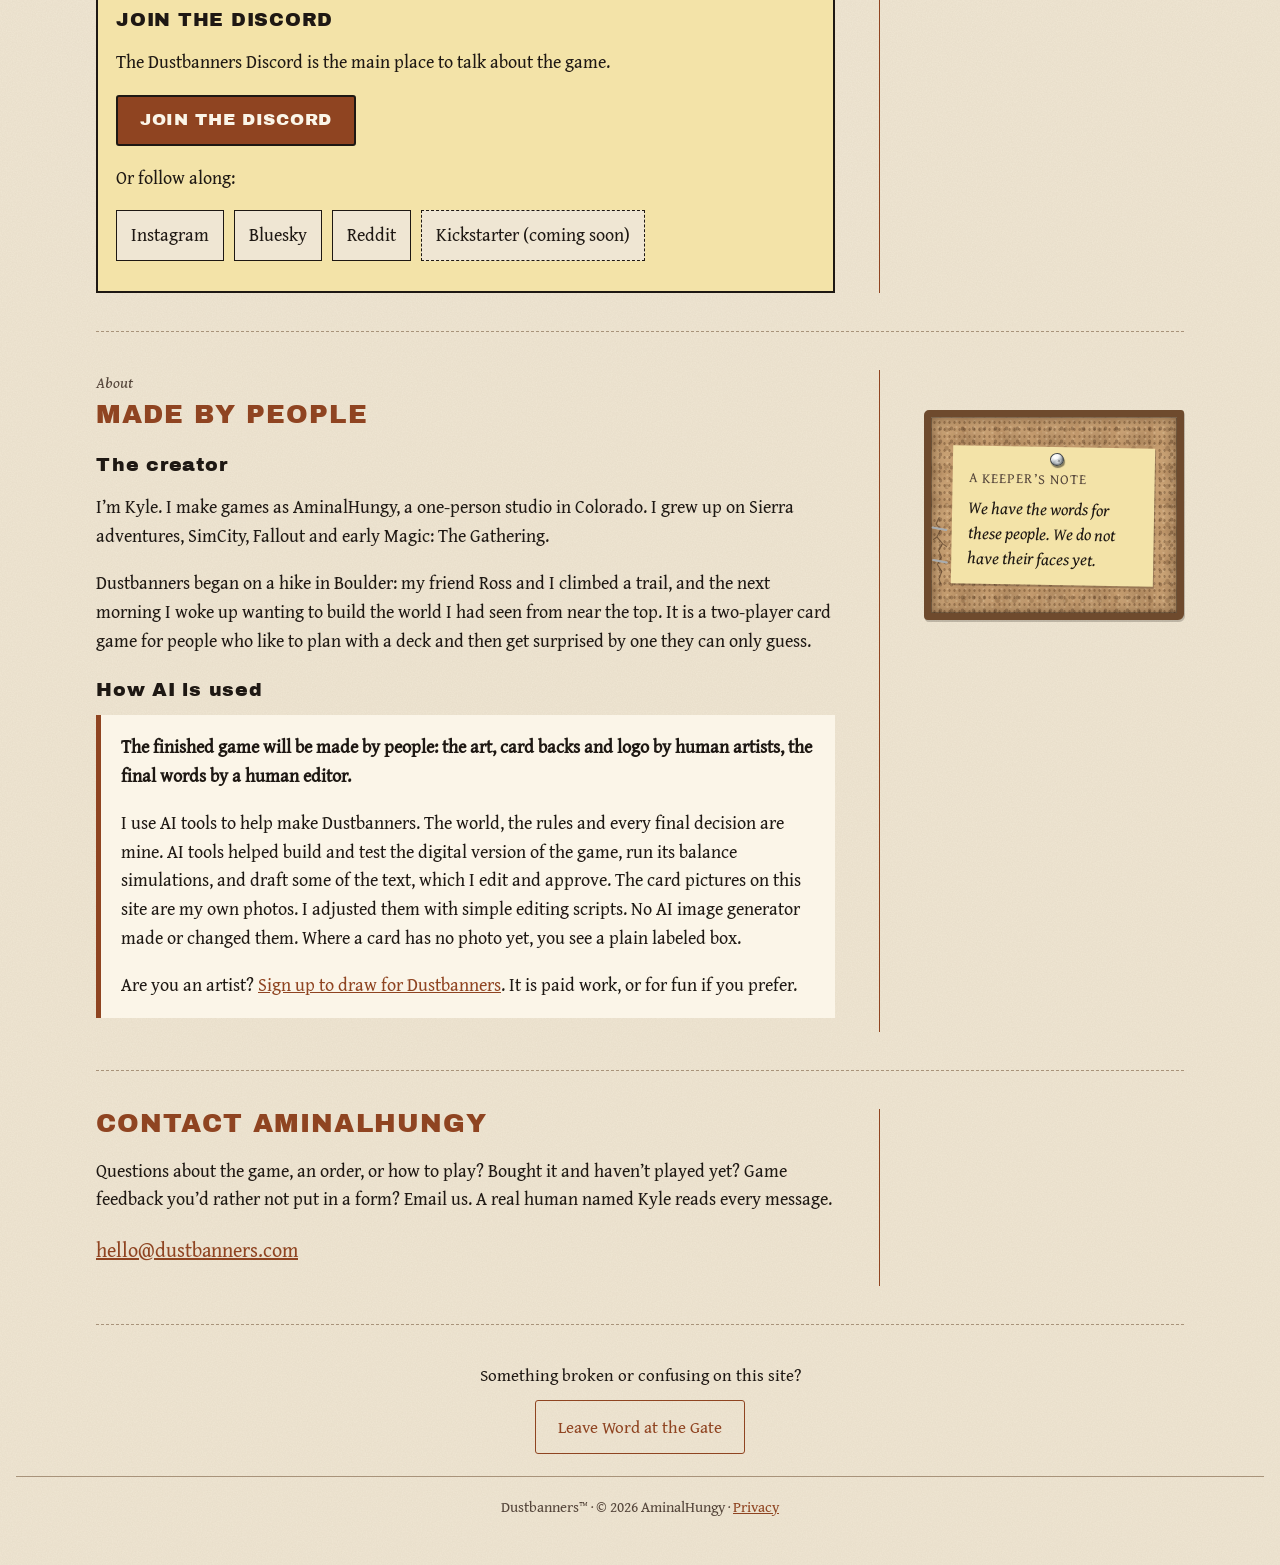
==== commit 6d7688b3: "Site r53b: the word faction is retired from every page and file, code included; say Banner (Kyle, 20" ====
--- a/index.html
+++ b/index.html
@@ -22,11 +22,11 @@
 <link rel="icon" type="image/png" href="img/sun.png">
 <link rel="apple-touch-icon" href="apple-touch-icon.png">
 <link rel="preload" href="fonts/GentiumBookPlus-Regular.woff2" as="font" type="font/woff2" crossorigin>
-<link rel="stylesheet" href="css/site.css?v=r53a">
-<link rel="stylesheet" href="css/define.css?v=r53a">
-<link rel="stylesheet" href="css/boards.css?v=r53a">
-<script src="js/prefs.js?v=r53a"></script>
-<script src="js/playwords.js?v=r53a"></script>
+<link rel="stylesheet" href="css/site.css?v=r53b">
+<link rel="stylesheet" href="css/define.css?v=r53b">
+<link rel="stylesheet" href="css/boards.css?v=r53b">
+<script src="js/prefs.js?v=r53b"></script>
+<script src="js/playwords.js?v=r53b"></script>
 </head>
 <body>
 <a class="skip" href="#main">Skip to the page</a>
@@ -116,7 +116,7 @@
     <p class="folio">Part 1</p>
     <h2 id="game-h">The Game</h2>
     <p class="kb-row"><button type="button" class="kb-tab" aria-haspopup="dialog" aria-controls="kb-sheet" aria-expanded="false"><span class="kb-tack" aria-hidden="true"></span>Keeper&rsquo;s board</button></p>
-    <p data-define="game">Dustbanners is a card game for two players, ages 14 and up. About eighty years after the world fell apart, each of you leads a Banner into a valley of nine Locations, the spots on the map. Your Banner is the team you play as, like the Wardens or the Raiders. Each team has its own people, its own flag and its own way to play. (The printed rule book also calls a Banner a faction.)</p>
+    <p data-define="game">Dustbanners is a card game for two players, ages 14 and up. About eighty years after the world fell apart, each of you leads a Banner into a valley of nine Locations, the spots on the map. Your Banner is the team you play as, like the Wardens or the Raiders. Each team has its own people, its own flag and its own way to play.</p>
     <h3>How you win</h3>
     <p data-define="game">There are two ways to win, and both are always open: defeat the enemy Leader with damage, or hold all 9 Locations at the end of a turn.</p>
     <h3>How it plays</h3>
@@ -190,10 +190,10 @@
     <p class="small" data-define="cards">On a card: the number in the circle is its cost in Supply. ATK is Attack, RET is Retaliation (the damage a defender deals back to its attacker), DUR is Durability and CAP is Capacity.</p>
     <p class="small gc-how" hidden><span class="t-tap">Tap a Leader, Companion, Unit or Vehicle</span><span class="t-click">Click a Leader, Companion, Unit or Vehicle</span> to exhaust it: it turns sideways, as in the game. Do it again to ready it. Other cards never exhaust. Press Flip on any card to read what its words mean.</p>
     <div class="d-mode f-switch" role="group" aria-label="Show the cards of one Banner" hidden>
-      <button type="button" class="d-act f-pick" data-faction="wardens" aria-pressed="true">Wardens</button>
-      <button type="button" class="d-act f-pick" data-faction="raiders" aria-pressed="false">Raiders</button>
-    </div>
-    <div class="card-set" data-faction="wardens" role="group" aria-label="Wardens cards and the 2 shared cards">
+      <button type="button" class="d-act f-pick" data-banner="wardens" aria-pressed="true">Wardens</button>
+      <button type="button" class="d-act f-pick" data-banner="raiders" aria-pressed="false">Raiders</button>
+    </div>
+    <div class="card-set" data-banner="wardens" role="group" aria-label="Wardens cards and the 2 shared cards">
     <ul class="card-grid" data-carousel="x" tabindex="0" aria-label="Wardens cards and the 2 shared cards">
       <li>
         <h3>Leader</h3>
@@ -296,7 +296,7 @@
       </li>
     </ul>
     </div>
-    <div class="card-set" data-faction="raiders" role="group" aria-label="Raiders cards and the 2 shared cards">
+    <div class="card-set" data-banner="raiders" role="group" aria-label="Raiders cards and the 2 shared cards">
     <ul class="card-grid" data-carousel="x" tabindex="0" aria-label="Raiders cards and the 2 shared cards">
       <li>
         <h3>Leader</h3>
@@ -400,8 +400,8 @@
     </ul>
     </div>
     <div class="d-mode f-switch f-switch-end" role="group" aria-label="Show the cards of one Banner" hidden>
-      <button type="button" class="d-act f-pick-end" data-faction="wardens" aria-pressed="true">Wardens</button>
-      <button type="button" class="d-act f-pick-end" data-faction="raiders" aria-pressed="false">Raiders</button>
+      <button type="button" class="d-act f-pick-end" data-banner="wardens" aria-pressed="true">Wardens</button>
+      <button type="button" class="d-act f-pick-end" data-banner="raiders" aria-pressed="false">Raiders</button>
     </div>
     <p><strong>Words on these cards</strong></p>
     <ul class="points gc-words">
@@ -716,13 +716,13 @@
   <ul class="kb-stack" aria-label="The Keeper&rsquo;s board notes"></ul>
   <div class="kb-nav"><button type="button" class="kb-prev">Previous</button><div class="kb-where"><span class="kb-dots" aria-hidden="true"></span><p class="kb-count" aria-live="polite">1 of 4</p></div><button type="button" class="kb-next">Next</button></div>
 </div>
-<script src="js/try-turn.js?v=r53a"></script>
-<script src="js/try-advanced.js?v=r53a"></script>
-<script src="js/site.js?v=r53a"></script>
-<script src="js/cards.js?v=r53a"></script>
-<script src="js/words.js?v=r53a"></script>
-<script src="js/define.js?v=r53a"></script>
-<script src="js/boards.js?v=r53a"></script>
-<script src="js/keeper.js?v=r53a"></script>
+<script src="js/try-turn.js?v=r53b"></script>
+<script src="js/try-advanced.js?v=r53b"></script>
+<script src="js/site.js?v=r53b"></script>
+<script src="js/cards.js?v=r53b"></script>
+<script src="js/words.js?v=r53b"></script>
+<script src="js/define.js?v=r53b"></script>
+<script src="js/boards.js?v=r53b"></script>
+<script src="js/keeper.js?v=r53b"></script>
 </body>
 </html>
--- a/css/site.css
+++ b/css/site.css
@@ -294,7 +294,7 @@
 
 /* The card. It stays light in the dark look, like a printed card.
    r45 (Kyle 2026-11-23: the cards were "VERY long"): every card has the printed card's shape, 2.5 x 3.5 in (5 : 7), at every width.
-   Layout follows the printed face: faction strip 4.5% at the left, name and cost bar, type line, art box from 18% to 88% of the
+   Layout follows the printed face: Banner strip 4.5% at the left, name and cost bar, type line, art box from 18% to 88% of the
    height with the rules on a solid panel and at least a third of the art box left clear, stat blocks at the bottom right. Sizes scale with the card (cqw = 1% of
    the card's width), so every card looks the same at every width. If text ever cannot fit, the rules panel scrolls; nothing is cut off. */
 .gc { --gc-bg: #e4e2ec; --gc-edge: #3b2f78; --gc-ink: #1b1a22; --gc-sub: #3d3a4a; --gc-line: #8d8aa0;
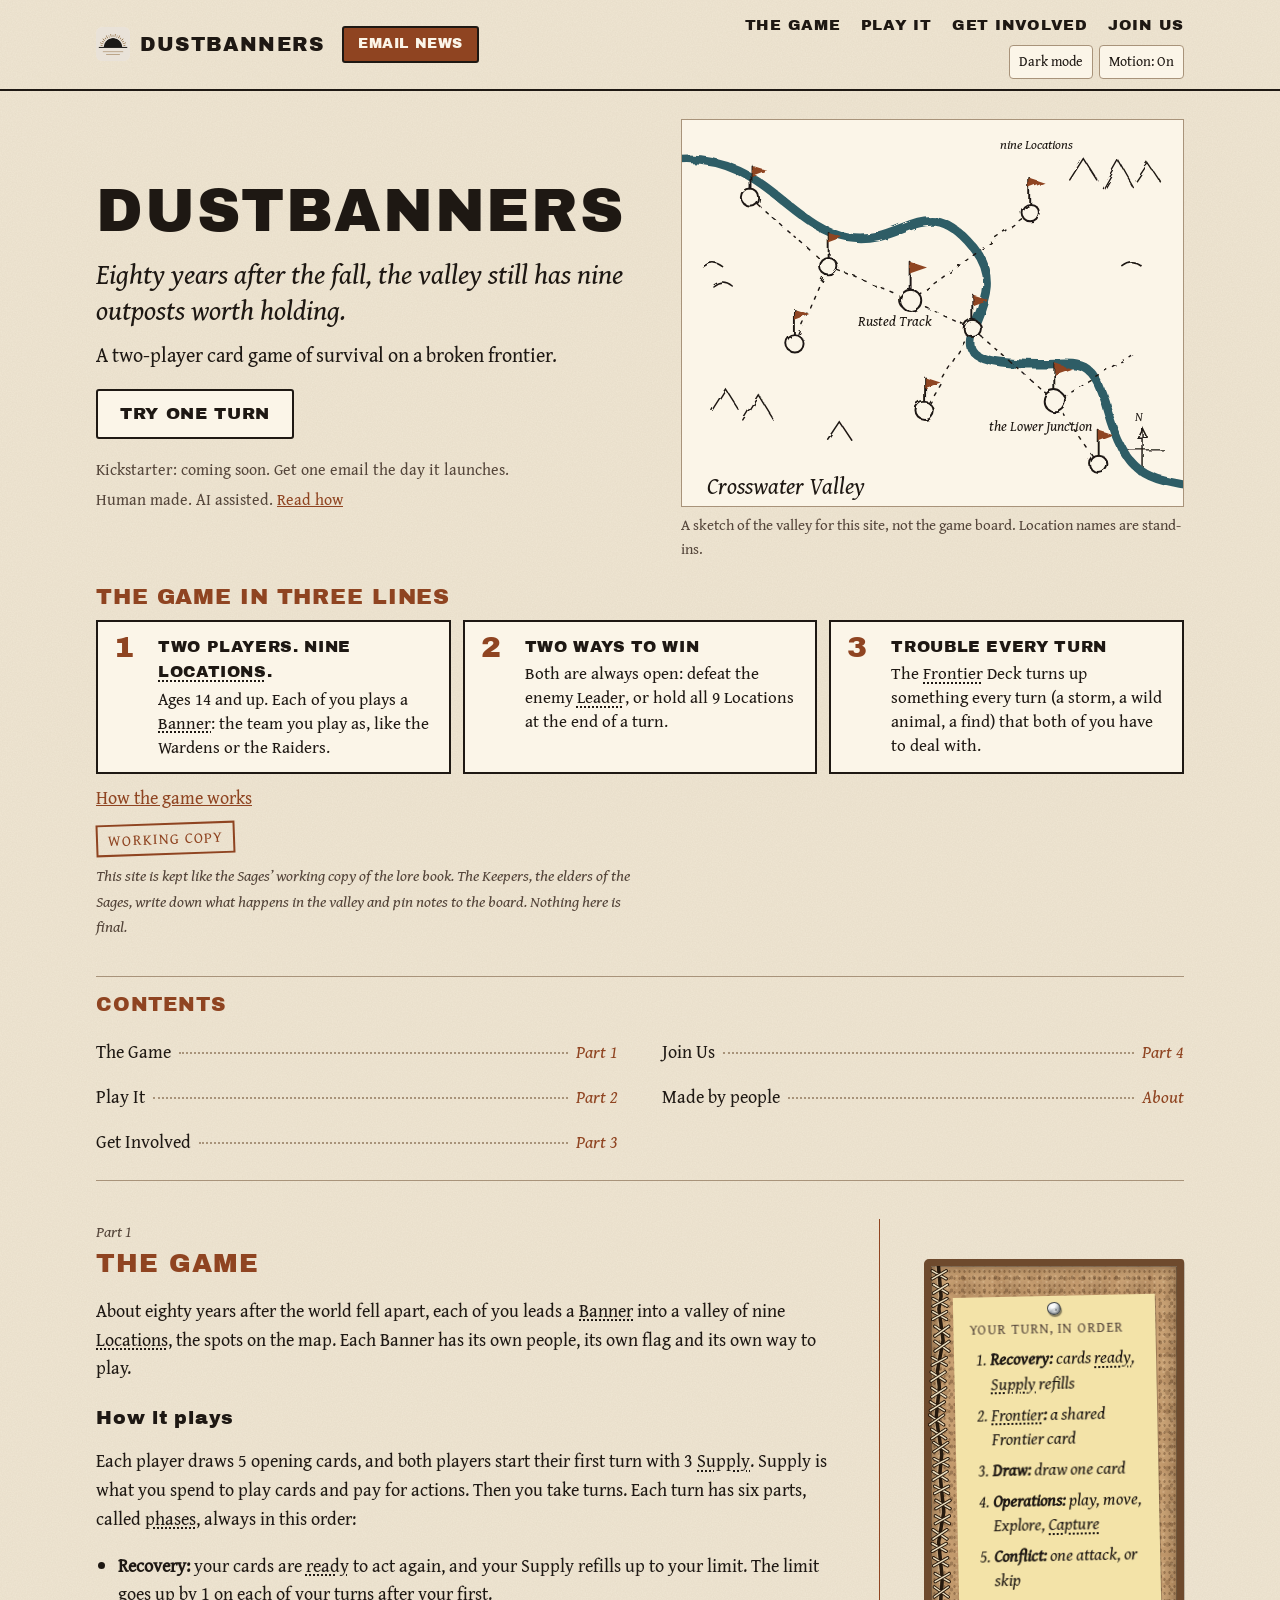
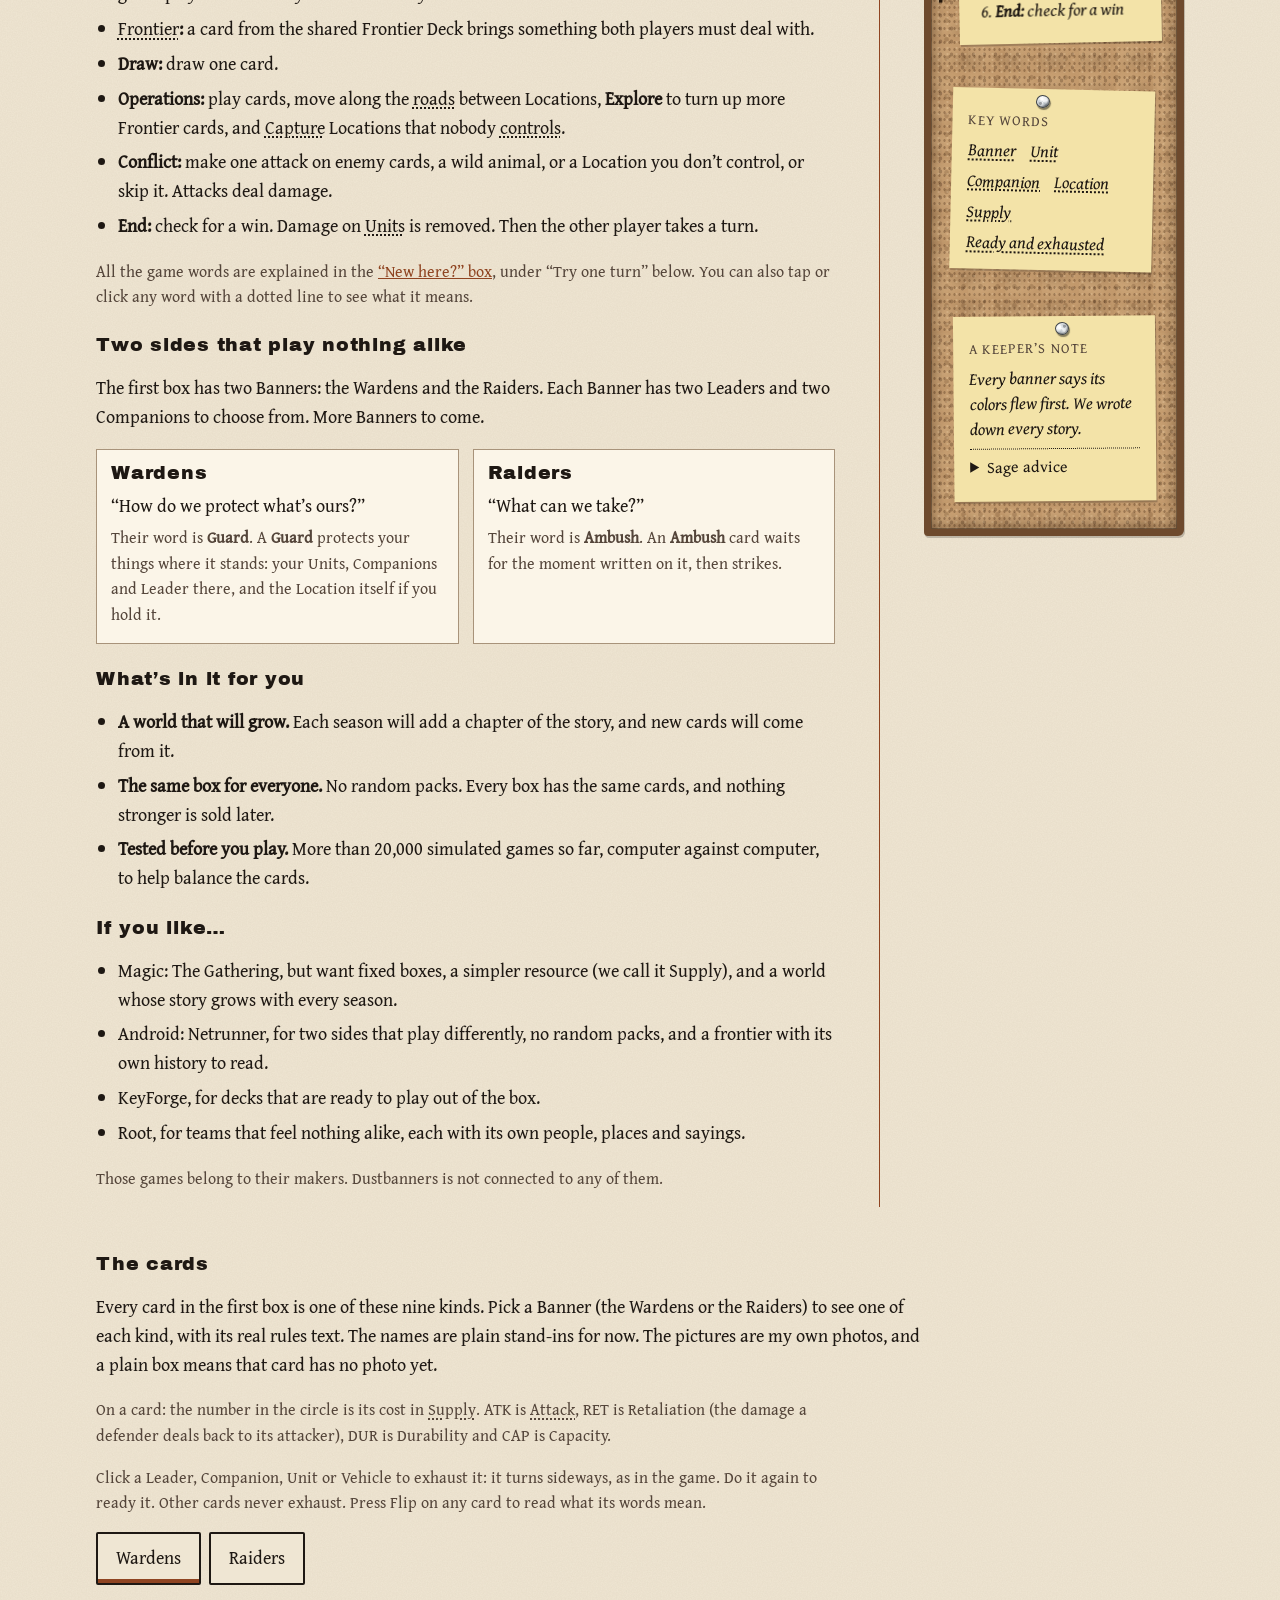
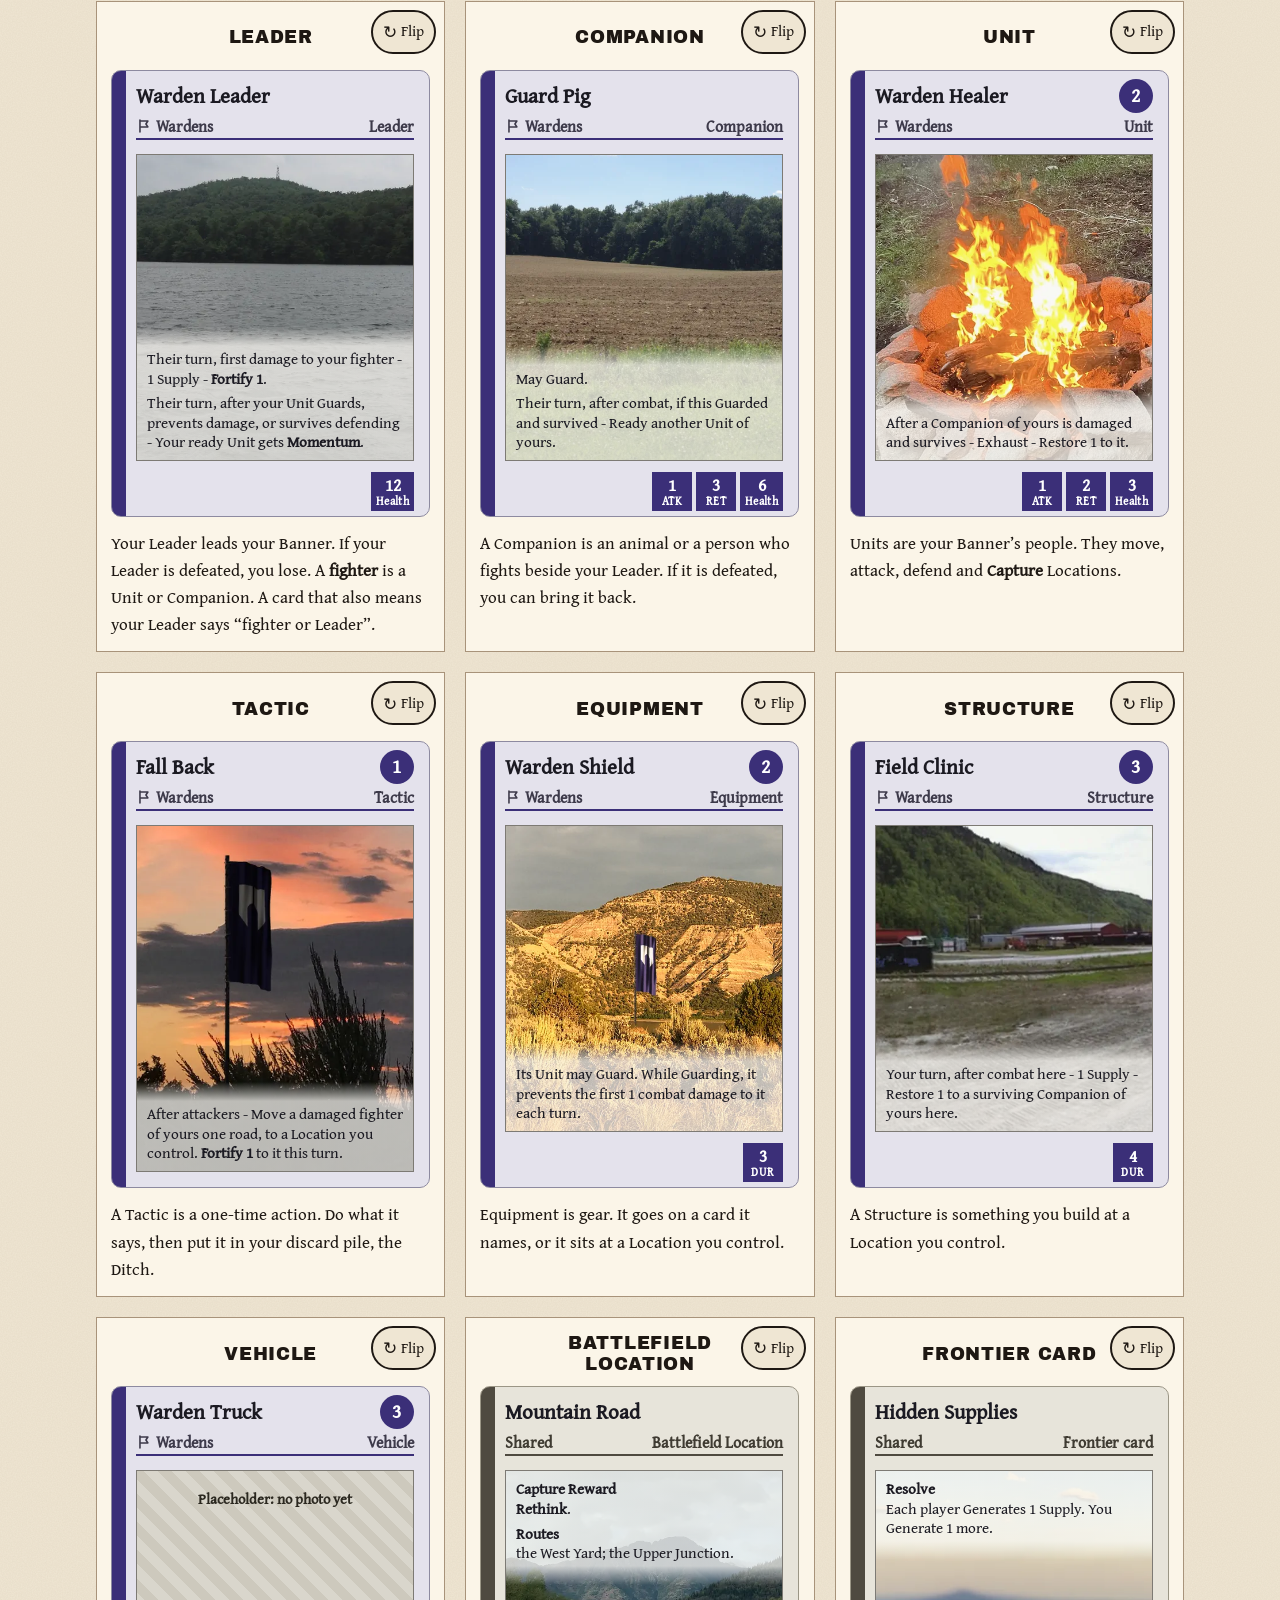
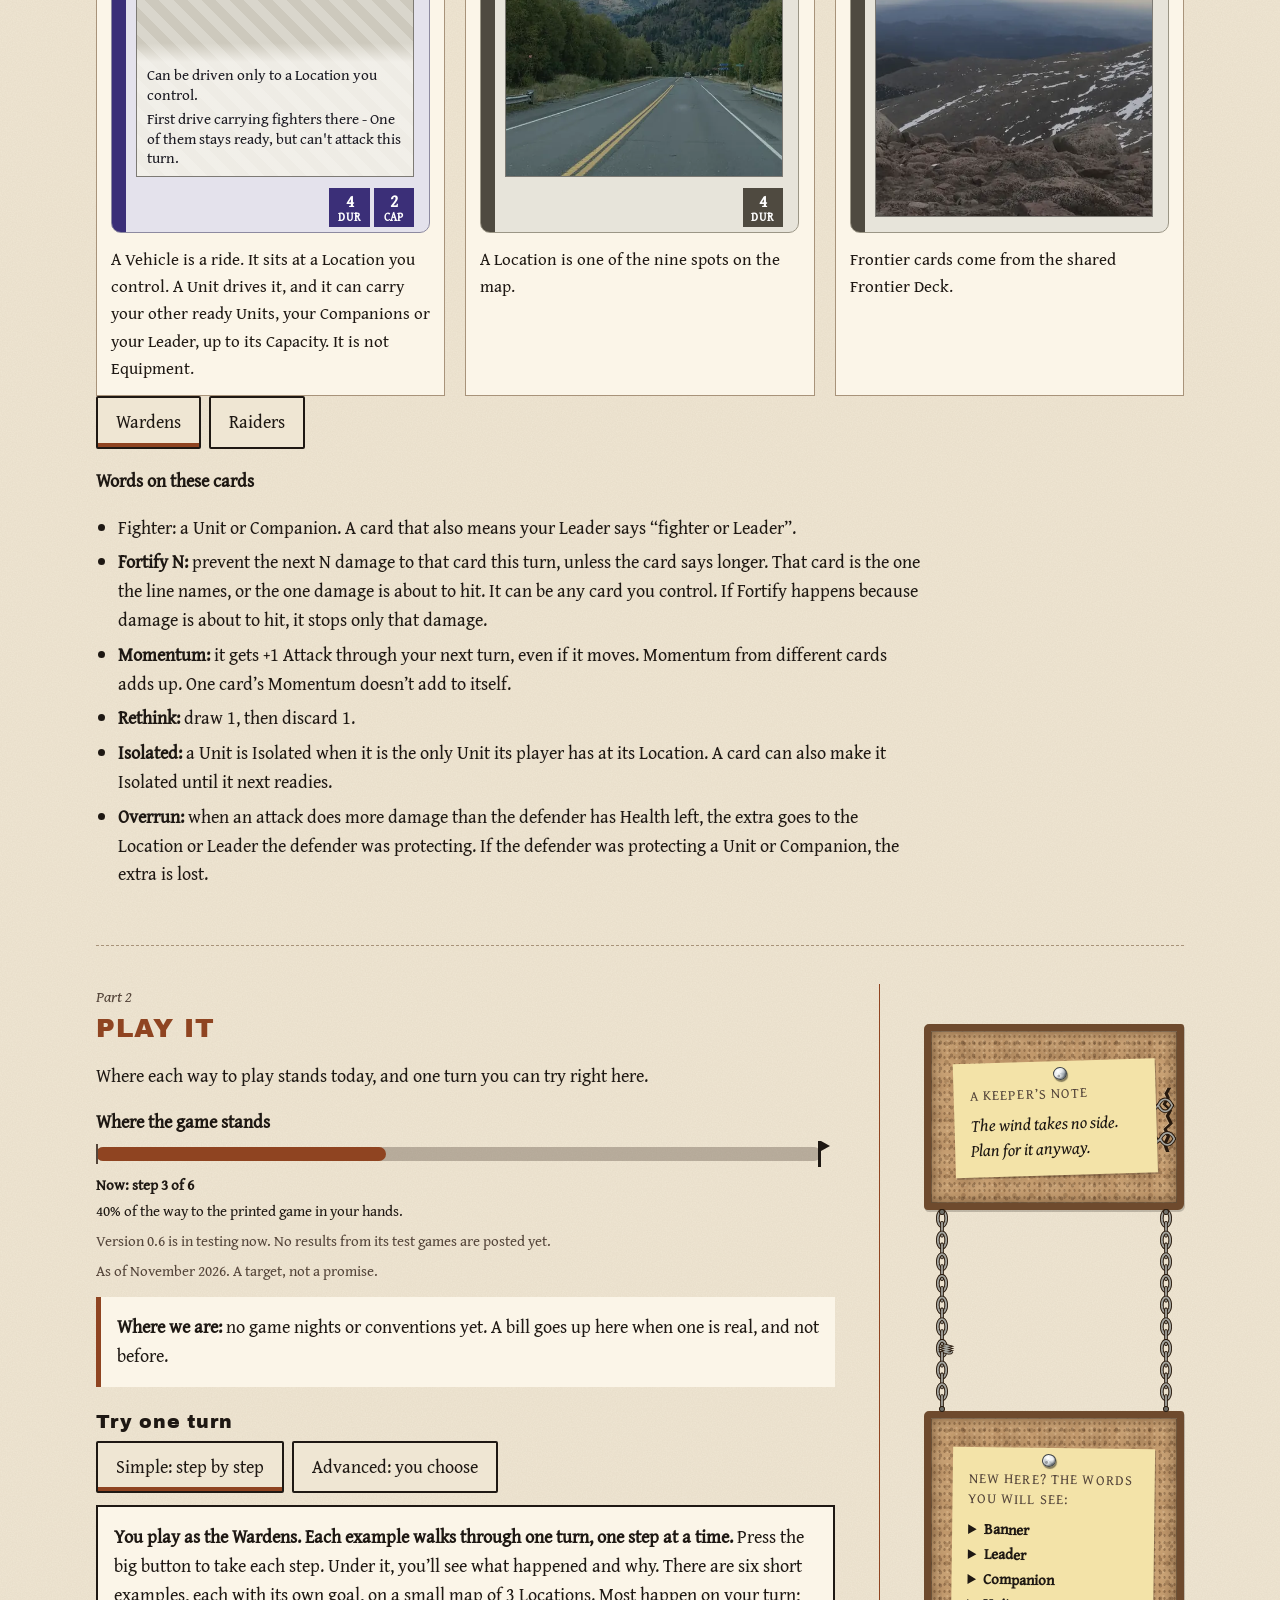
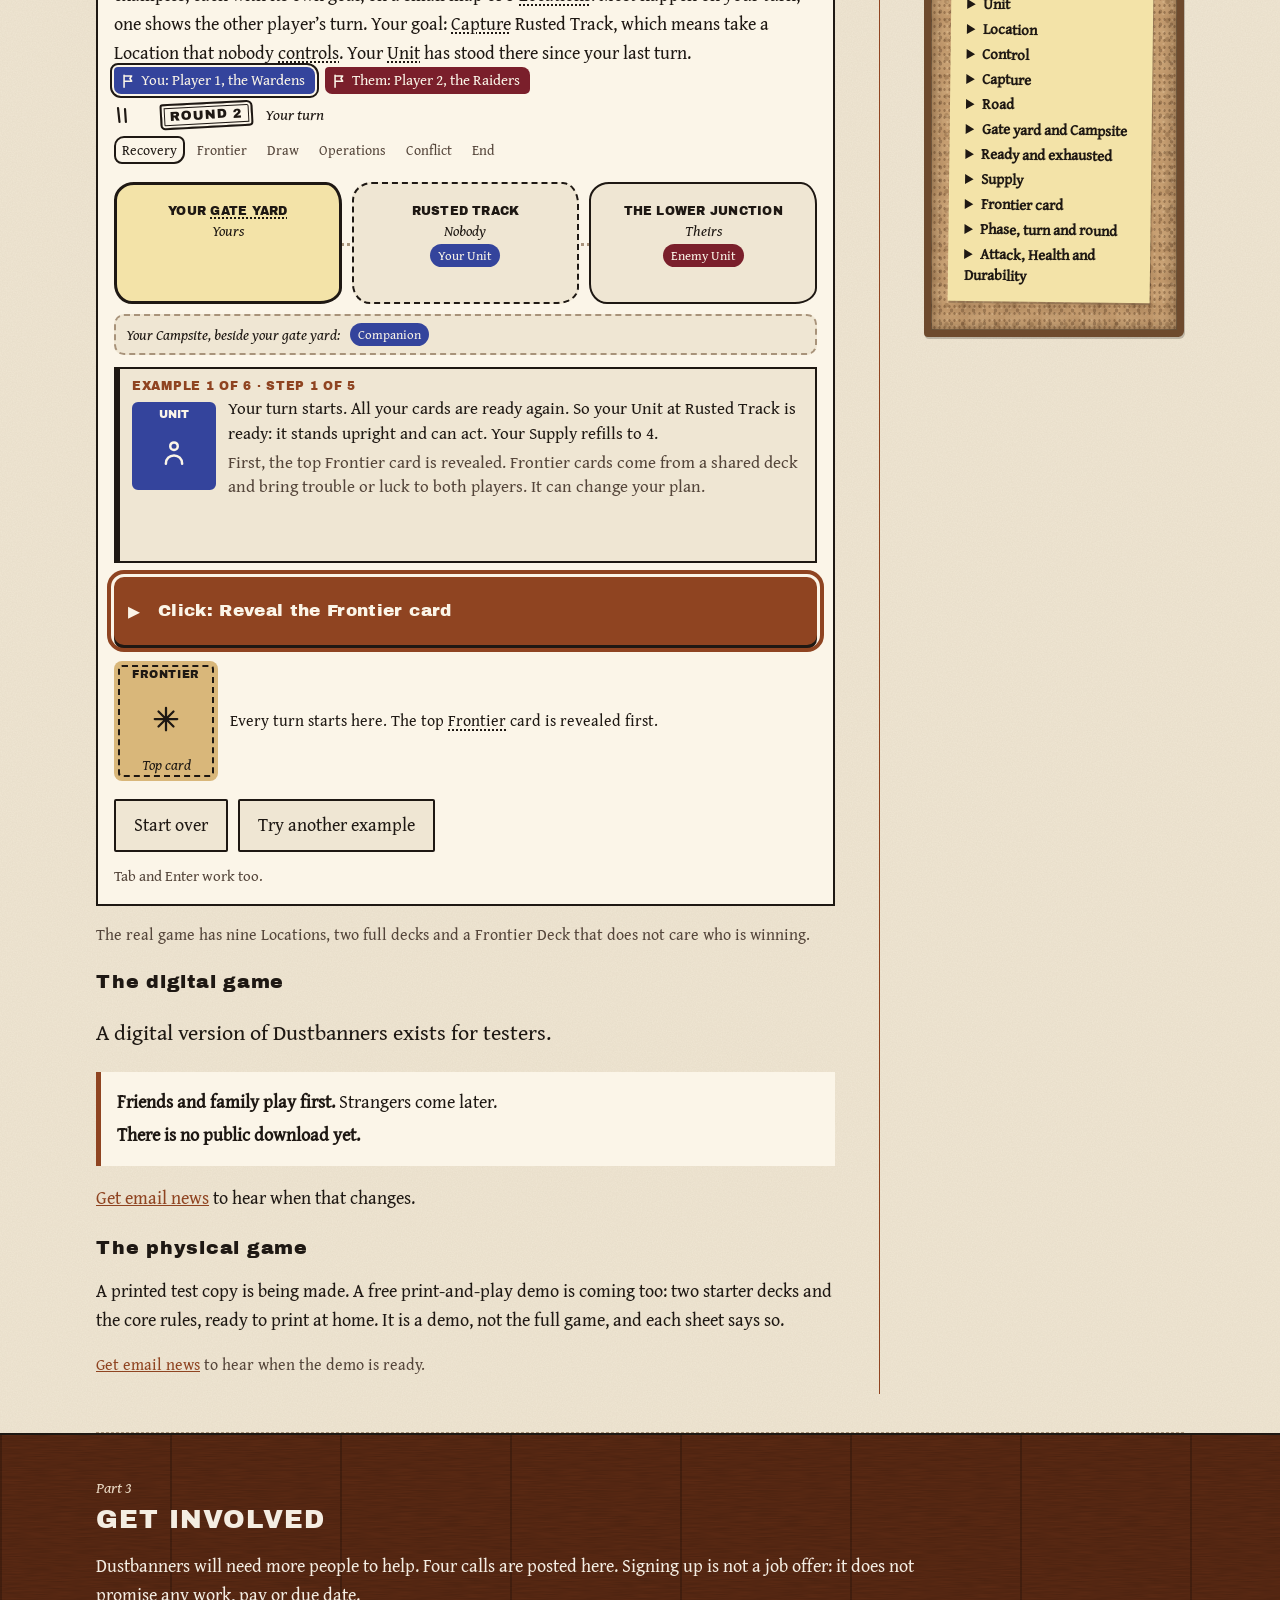
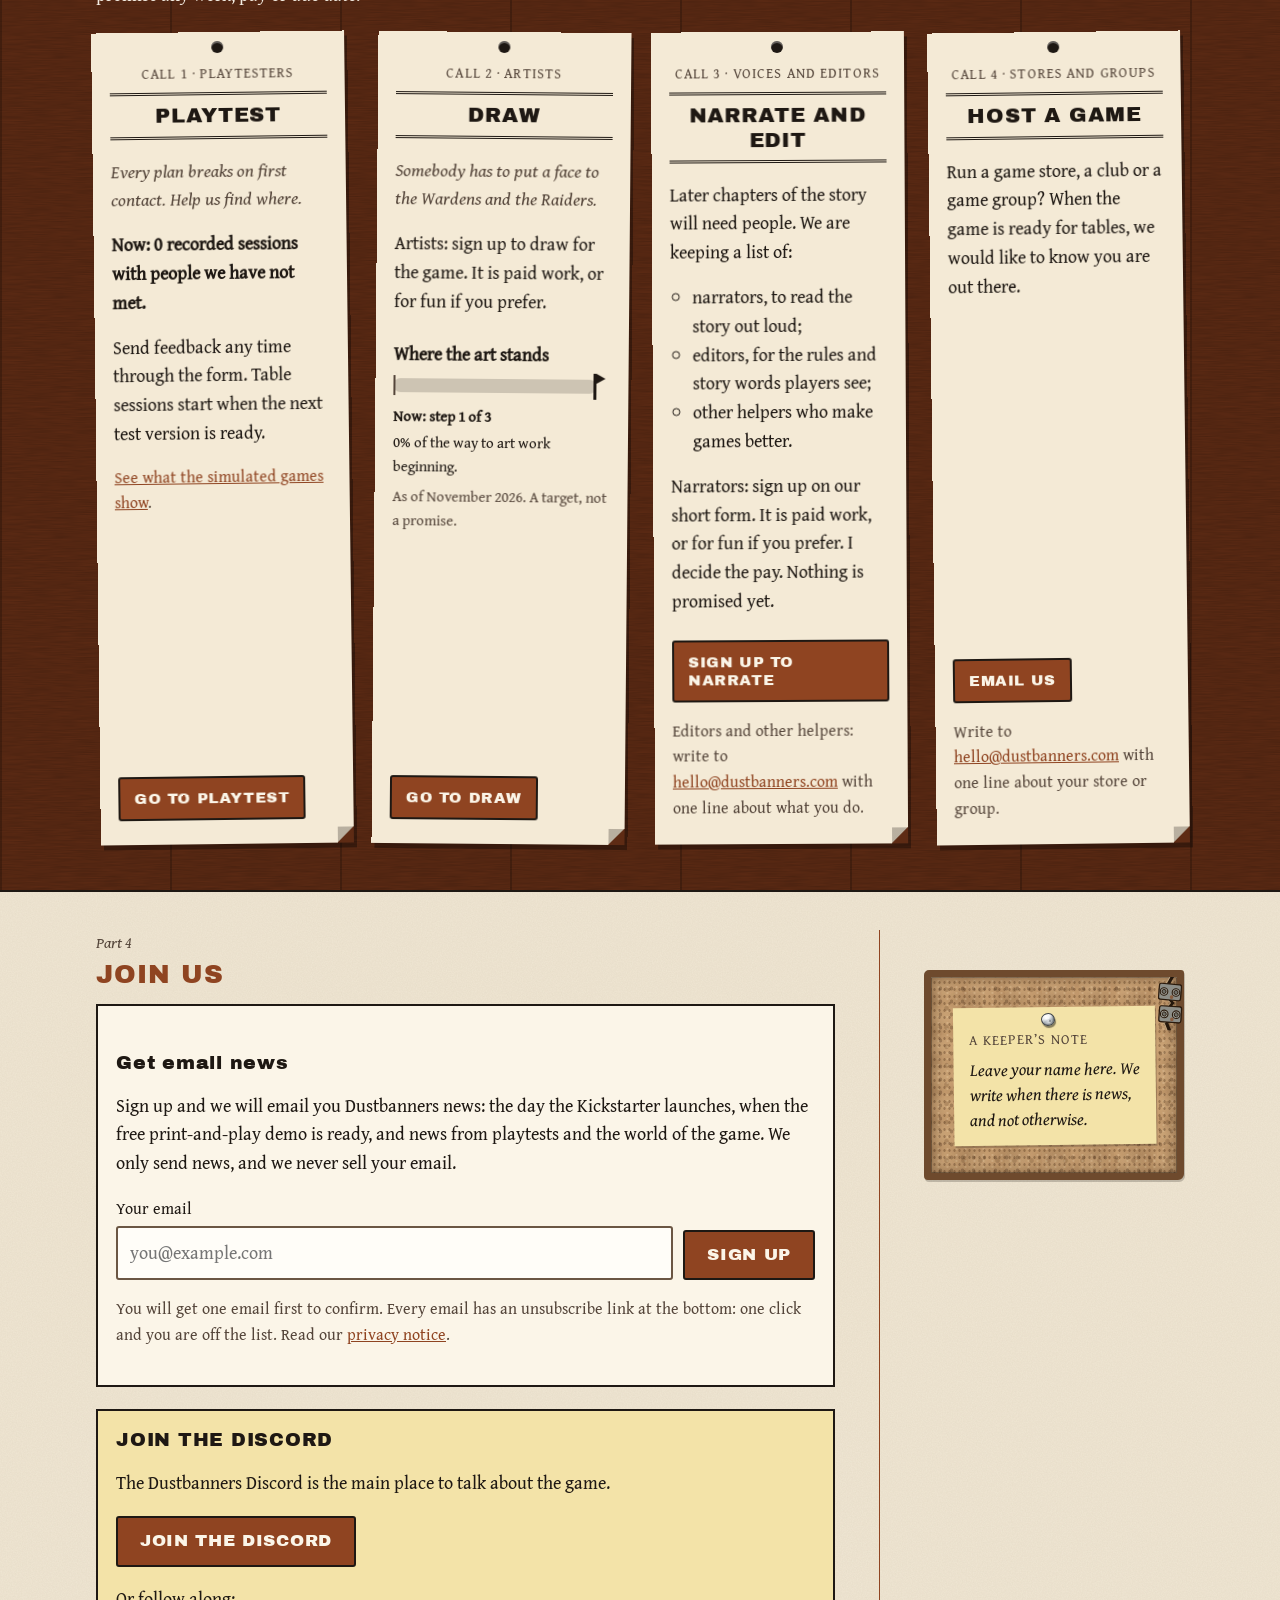
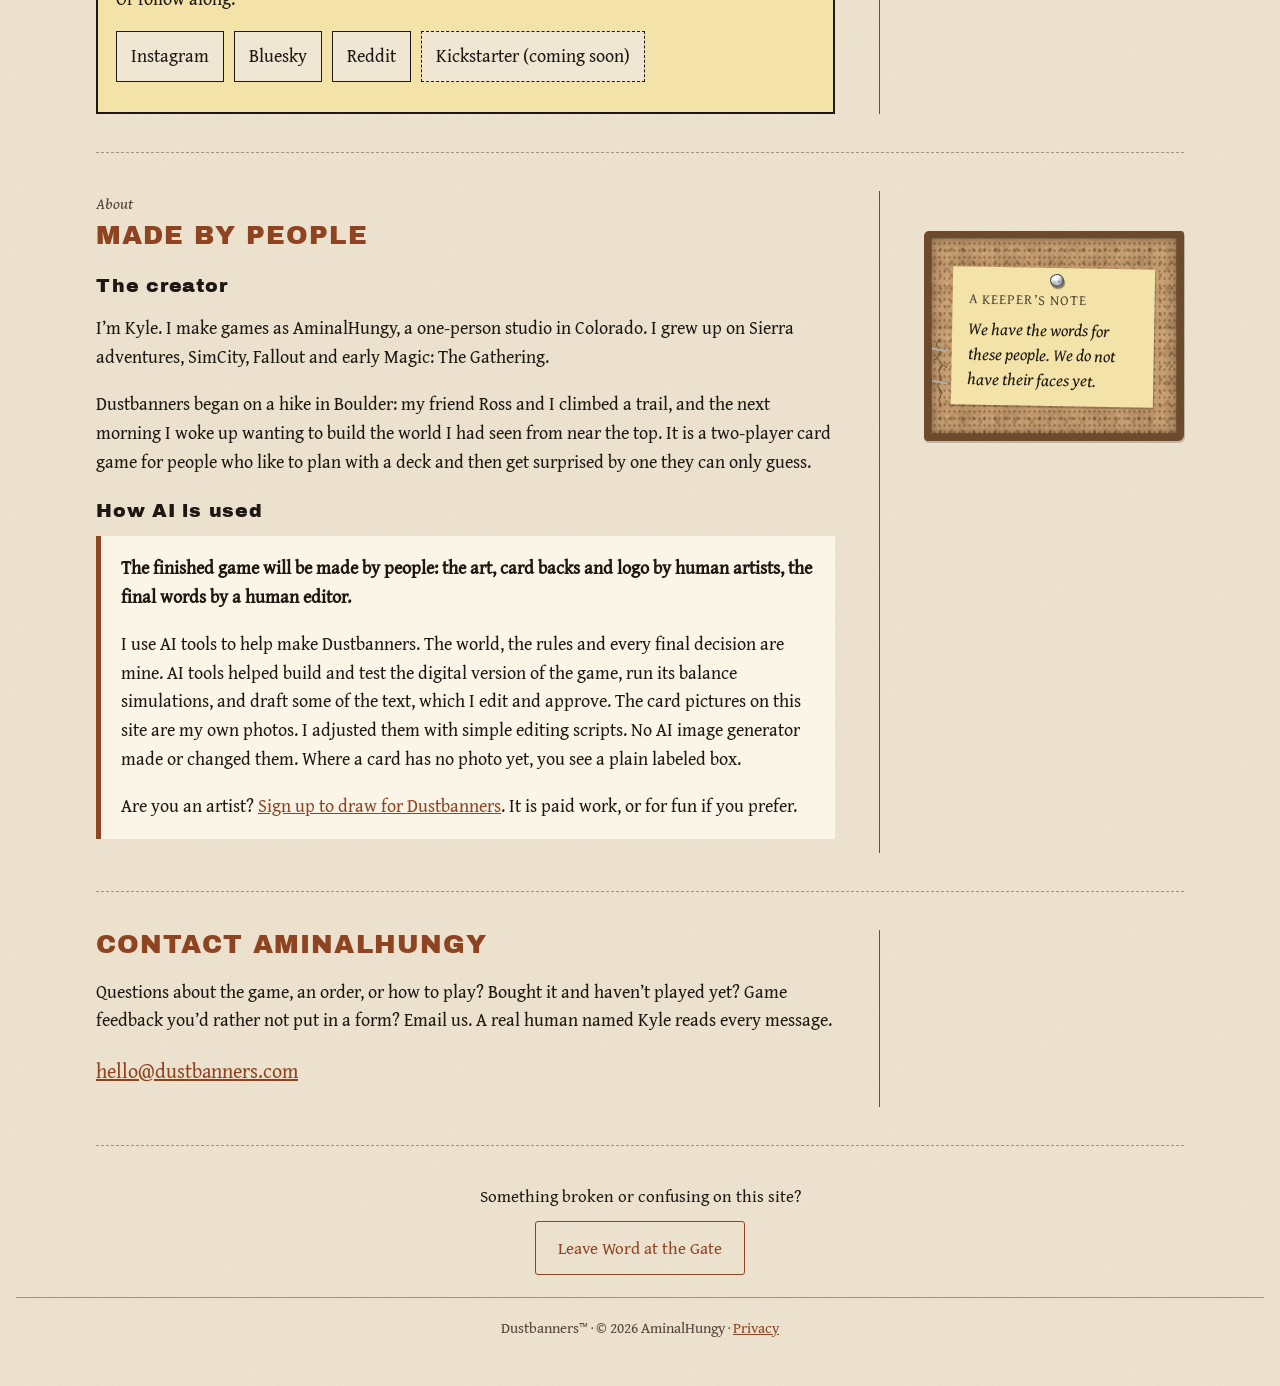
==== commit e22d0f35: "Site r53d: the home page says each fact once (The Game no longer repeats the top strip), and one unu" ====
--- a/index.html
+++ b/index.html
@@ -22,11 +22,11 @@
 <link rel="icon" type="image/png" href="img/sun.png">
 <link rel="apple-touch-icon" href="apple-touch-icon.png">
 <link rel="preload" href="fonts/GentiumBookPlus-Regular.woff2" as="font" type="font/woff2" crossorigin>
-<link rel="stylesheet" href="css/site.css?v=r53b">
-<link rel="stylesheet" href="css/define.css?v=r53b">
-<link rel="stylesheet" href="css/boards.css?v=r53b">
-<script src="js/prefs.js?v=r53b"></script>
-<script src="js/playwords.js?v=r53b"></script>
+<link rel="stylesheet" href="css/site.css?v=r53d">
+<link rel="stylesheet" href="css/define.css?v=r53d">
+<link rel="stylesheet" href="css/boards.css?v=r53d">
+<script src="js/prefs.js?v=r53d"></script>
+<script src="js/playwords.js?v=r53d"></script>
 </head>
 <body>
 <a class="skip" href="#main">Skip to the page</a>
@@ -116,14 +116,12 @@
     <p class="folio">Part 1</p>
     <h2 id="game-h">The Game</h2>
     <p class="kb-row"><button type="button" class="kb-tab" aria-haspopup="dialog" aria-controls="kb-sheet" aria-expanded="false"><span class="kb-tack" aria-hidden="true"></span>Keeper&rsquo;s board</button></p>
-    <p data-define="game">Dustbanners is a card game for two players, ages 14 and up. About eighty years after the world fell apart, each of you leads a Banner into a valley of nine Locations, the spots on the map. Your Banner is the team you play as, like the Wardens or the Raiders. Each team has its own people, its own flag and its own way to play.</p>
-    <h3>How you win</h3>
-    <p data-define="game">There are two ways to win, and both are always open: defeat the enemy Leader with damage, or hold all 9 Locations at the end of a turn.</p>
+    <p data-define="game">About eighty years after the world fell apart, each of you leads a Banner into a valley of nine Locations, the spots on the map. Each Banner has its own people, its own flag and its own way to play.</p>
     <h3>How it plays</h3>
     <p data-define="game">Each player draws 5 opening cards, and both players start their first turn with 3 Supply. Supply is what you spend to play cards and pay for actions. Then you take turns. Each turn has six parts, called phases, always in this order:</p>
     <ul class="points" data-define="game">
       <li><strong>Recovery:</strong> your cards are ready to act again, and your Supply refills up to your limit. The limit goes up by 1 on each of your turns after your first.</li>
-      <li><strong>Frontier:</strong> a card from the shared Frontier Deck brings something both players must deal with, like a storm, a wild animal or a find.</li>
+      <li><strong>Frontier:</strong> a card from the shared Frontier Deck brings something both players must deal with.</li>
       <li><strong>Draw:</strong> draw one card.</li>
       <li><strong>Operations:</strong> play cards, move along the roads between Locations, <strong>Explore</strong> to turn up more Frontier cards, and <strong>Capture</strong> Locations that nobody controls.</li>
       <li><strong>Conflict:</strong> make one attack on enemy cards, a wild animal, or a Location you don&rsquo;t control, or skip it. Attacks deal damage.</li>
@@ -162,10 +160,6 @@
     </div>
   </div>
   <div class="margin">
-    <div class="scrap" role="note">
-      <p class="who">How you win</p>
-      <p>There are two ways to win, and both are always open: defeat the enemy Leader with damage, or hold all 9 Locations at the end of a turn.</p>
-    </div>
     <div class="scrap" role="note">
       <p class="who">Your turn, in order</p>
       <ol class="pin-list" data-define="board"><li><strong>Recovery:</strong> cards ready, Supply refills</li><li><strong>Frontier:</strong> a shared Frontier card</li><li><strong>Draw:</strong> draw one card</li><li><strong>Operations:</strong> play, move, Explore, Capture</li><li><strong>Conflict:</strong> one attack, or skip</li><li><strong>End:</strong> check for a win</li></ol>
@@ -716,13 +710,13 @@
   <ul class="kb-stack" aria-label="The Keeper&rsquo;s board notes"></ul>
   <div class="kb-nav"><button type="button" class="kb-prev">Previous</button><div class="kb-where"><span class="kb-dots" aria-hidden="true"></span><p class="kb-count" aria-live="polite">1 of 4</p></div><button type="button" class="kb-next">Next</button></div>
 </div>
-<script src="js/try-turn.js?v=r53b"></script>
-<script src="js/try-advanced.js?v=r53b"></script>
-<script src="js/site.js?v=r53b"></script>
-<script src="js/cards.js?v=r53b"></script>
-<script src="js/words.js?v=r53b"></script>
-<script src="js/define.js?v=r53b"></script>
-<script src="js/boards.js?v=r53b"></script>
-<script src="js/keeper.js?v=r53b"></script>
+<script src="js/try-turn.js?v=r53d"></script>
+<script src="js/try-advanced.js?v=r53d"></script>
+<script src="js/site.js?v=r53d"></script>
+<script src="js/cards.js?v=r53d"></script>
+<script src="js/words.js?v=r53d"></script>
+<script src="js/define.js?v=r53d"></script>
+<script src="js/boards.js?v=r53d"></script>
+<script src="js/keeper.js?v=r53d"></script>
 </body>
 </html>
--- a/css/boards.css
+++ b/css/boards.css
@@ -36,8 +36,6 @@
 }
 @media (min-width: 900px) { :root.theme-dark .repairs .fix { filter: brightness(1.3) drop-shadow(.6px .8px 0 rgba(0,0,0,.5)); } }
 @media (forced-colors: active) { .margin > .repairs { display: none; } }
-/* The Game board now holds 4 notes: the 4th gets its own tilt and nail spot, so no two notes hang the same way. */
-#game .margin .scrap:nth-child(4) { --tilt: .8deg; --nx: 5px; }
 
 /* r52d cards (Kyle: "just all 9 instead of having that empty space"): each Banner's grid now holds 9 cards (its 7 plus
    the 2 shared), so from 768 px up the grid is exactly 3 columns: 3 rows of 3, no orphan gap. Under 768 px the phone
